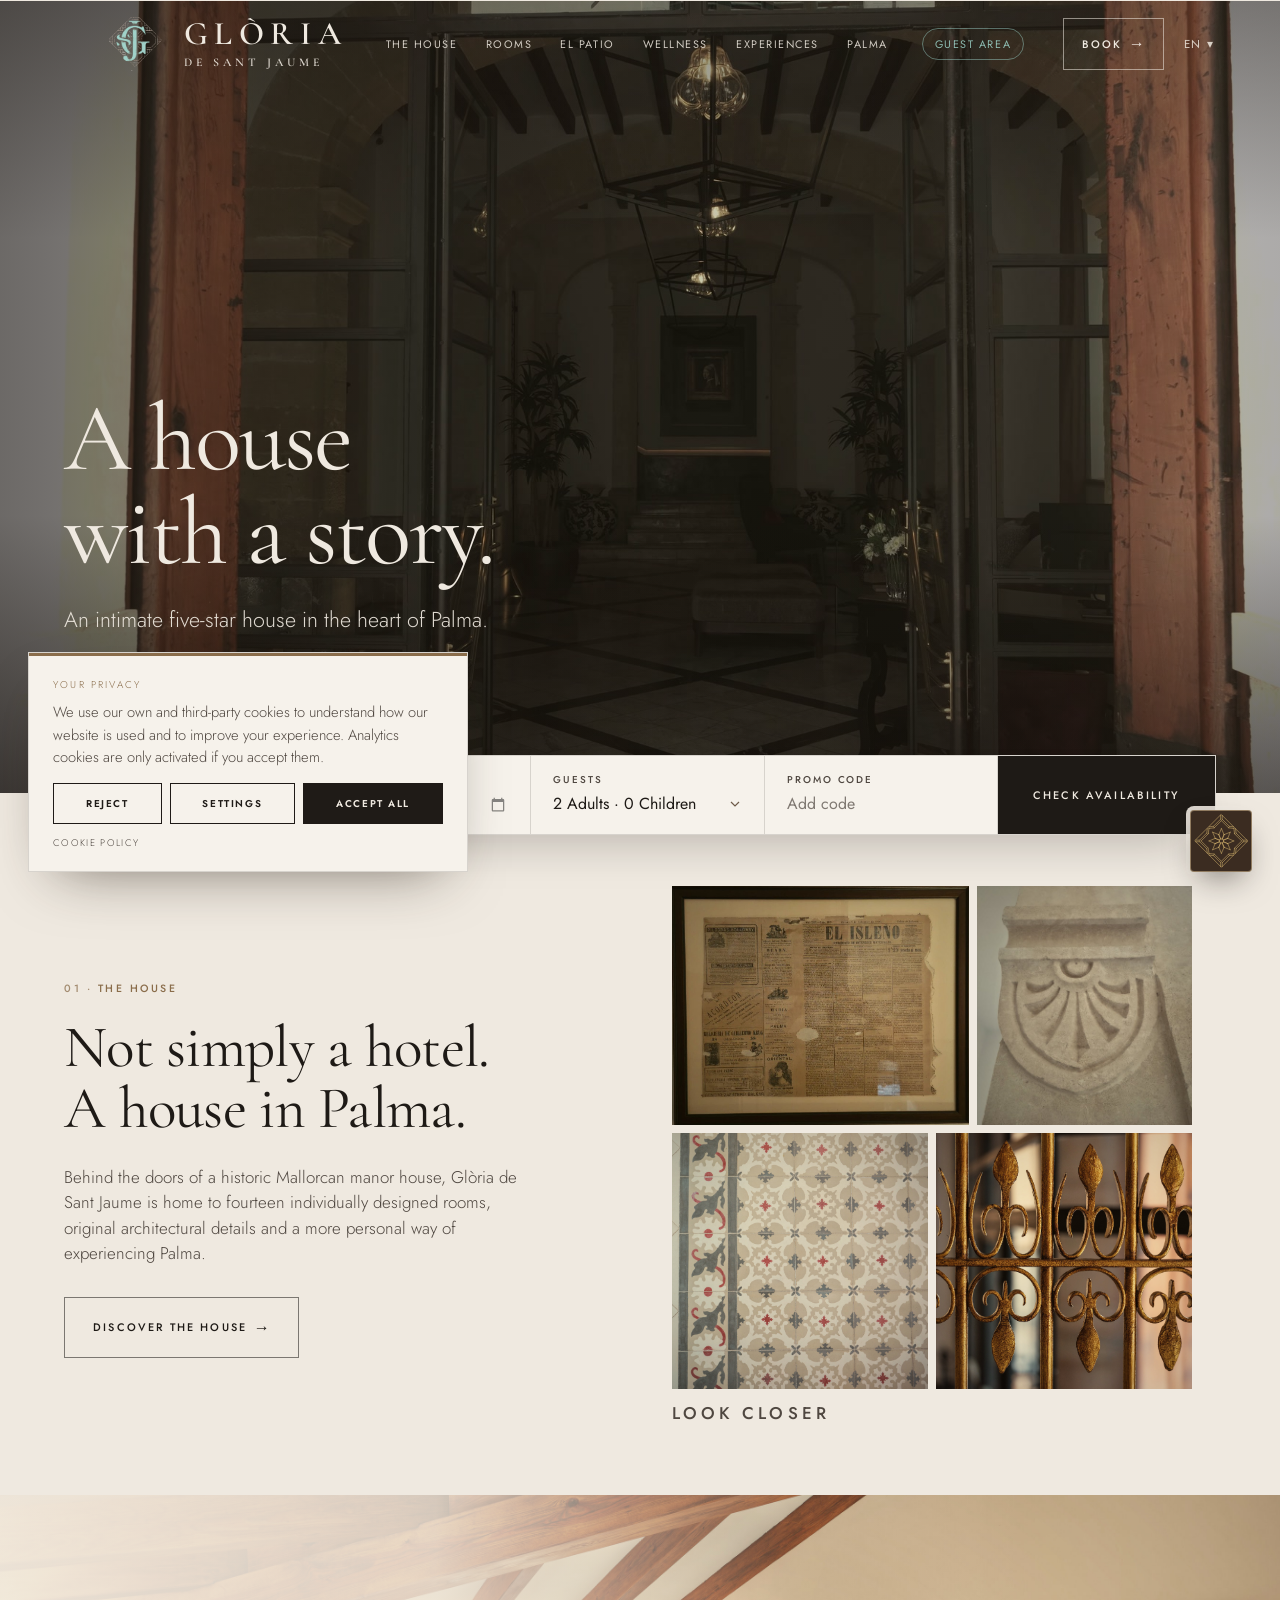
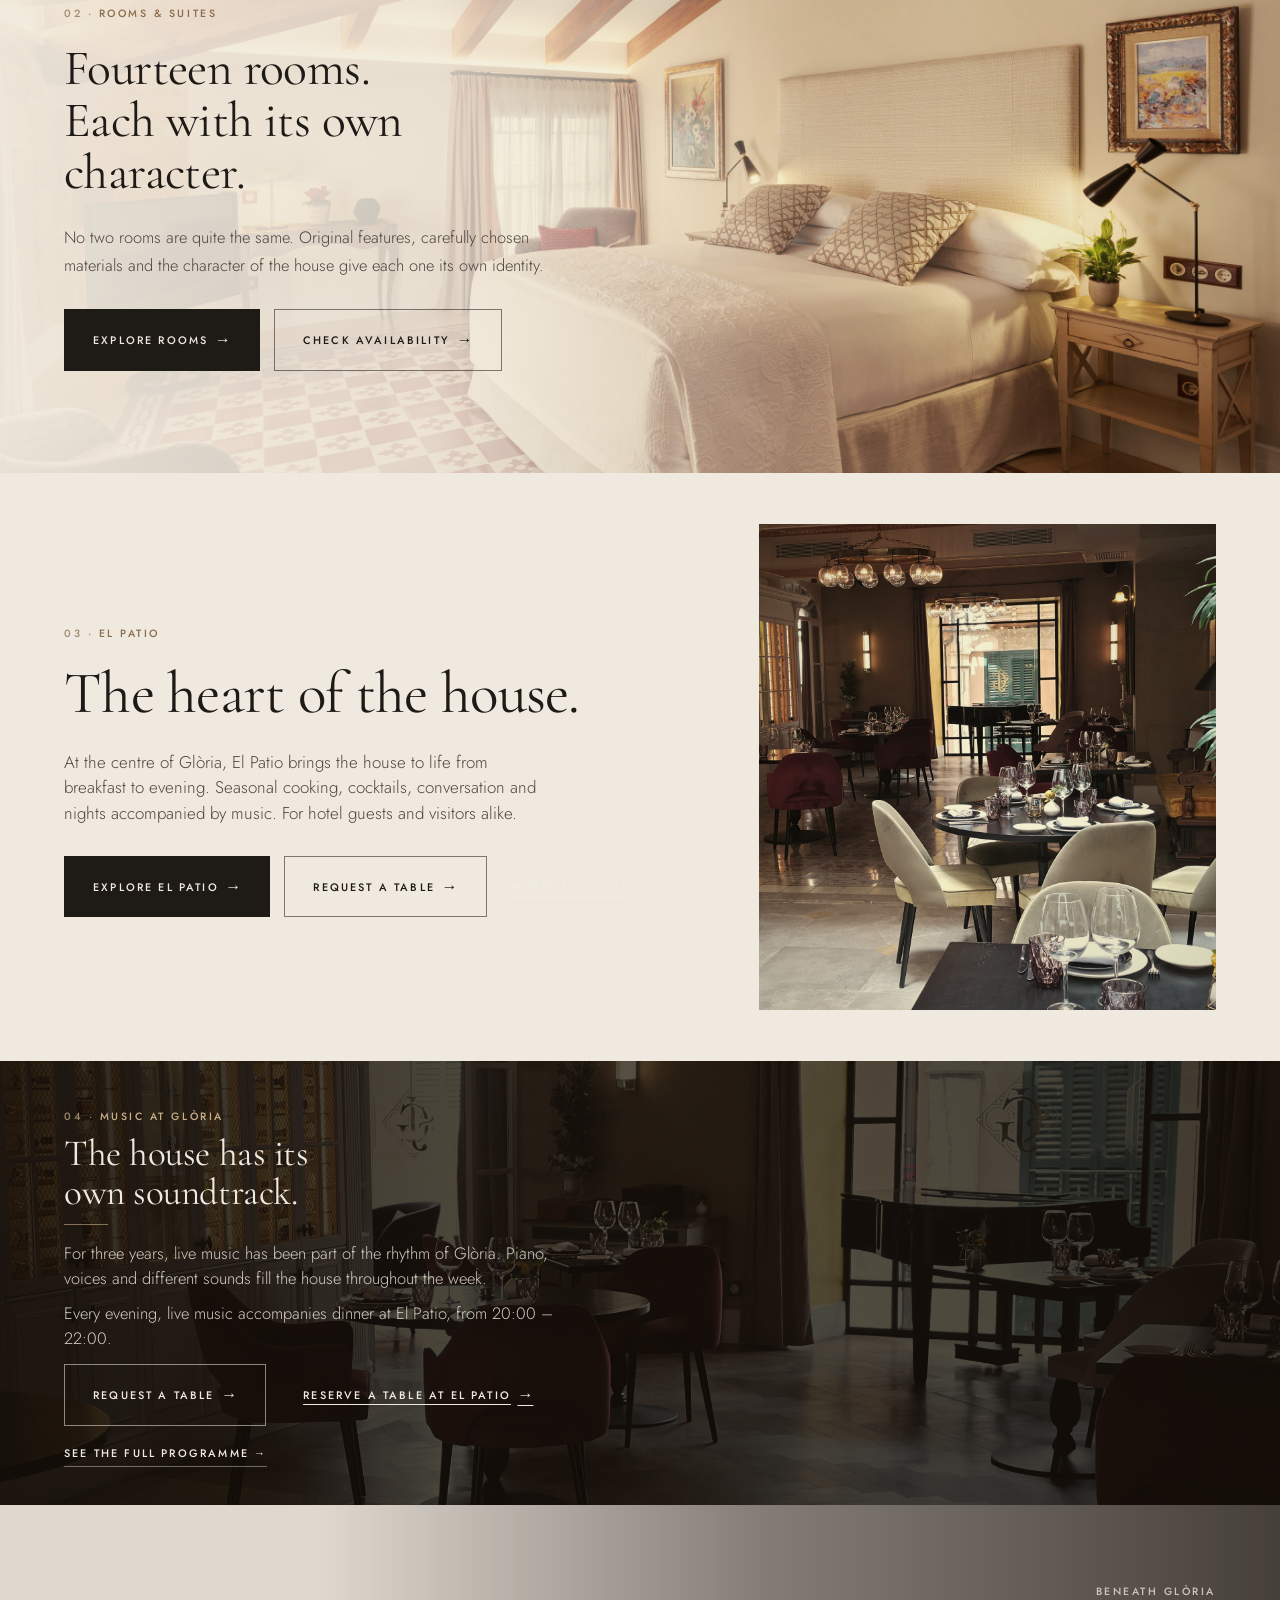
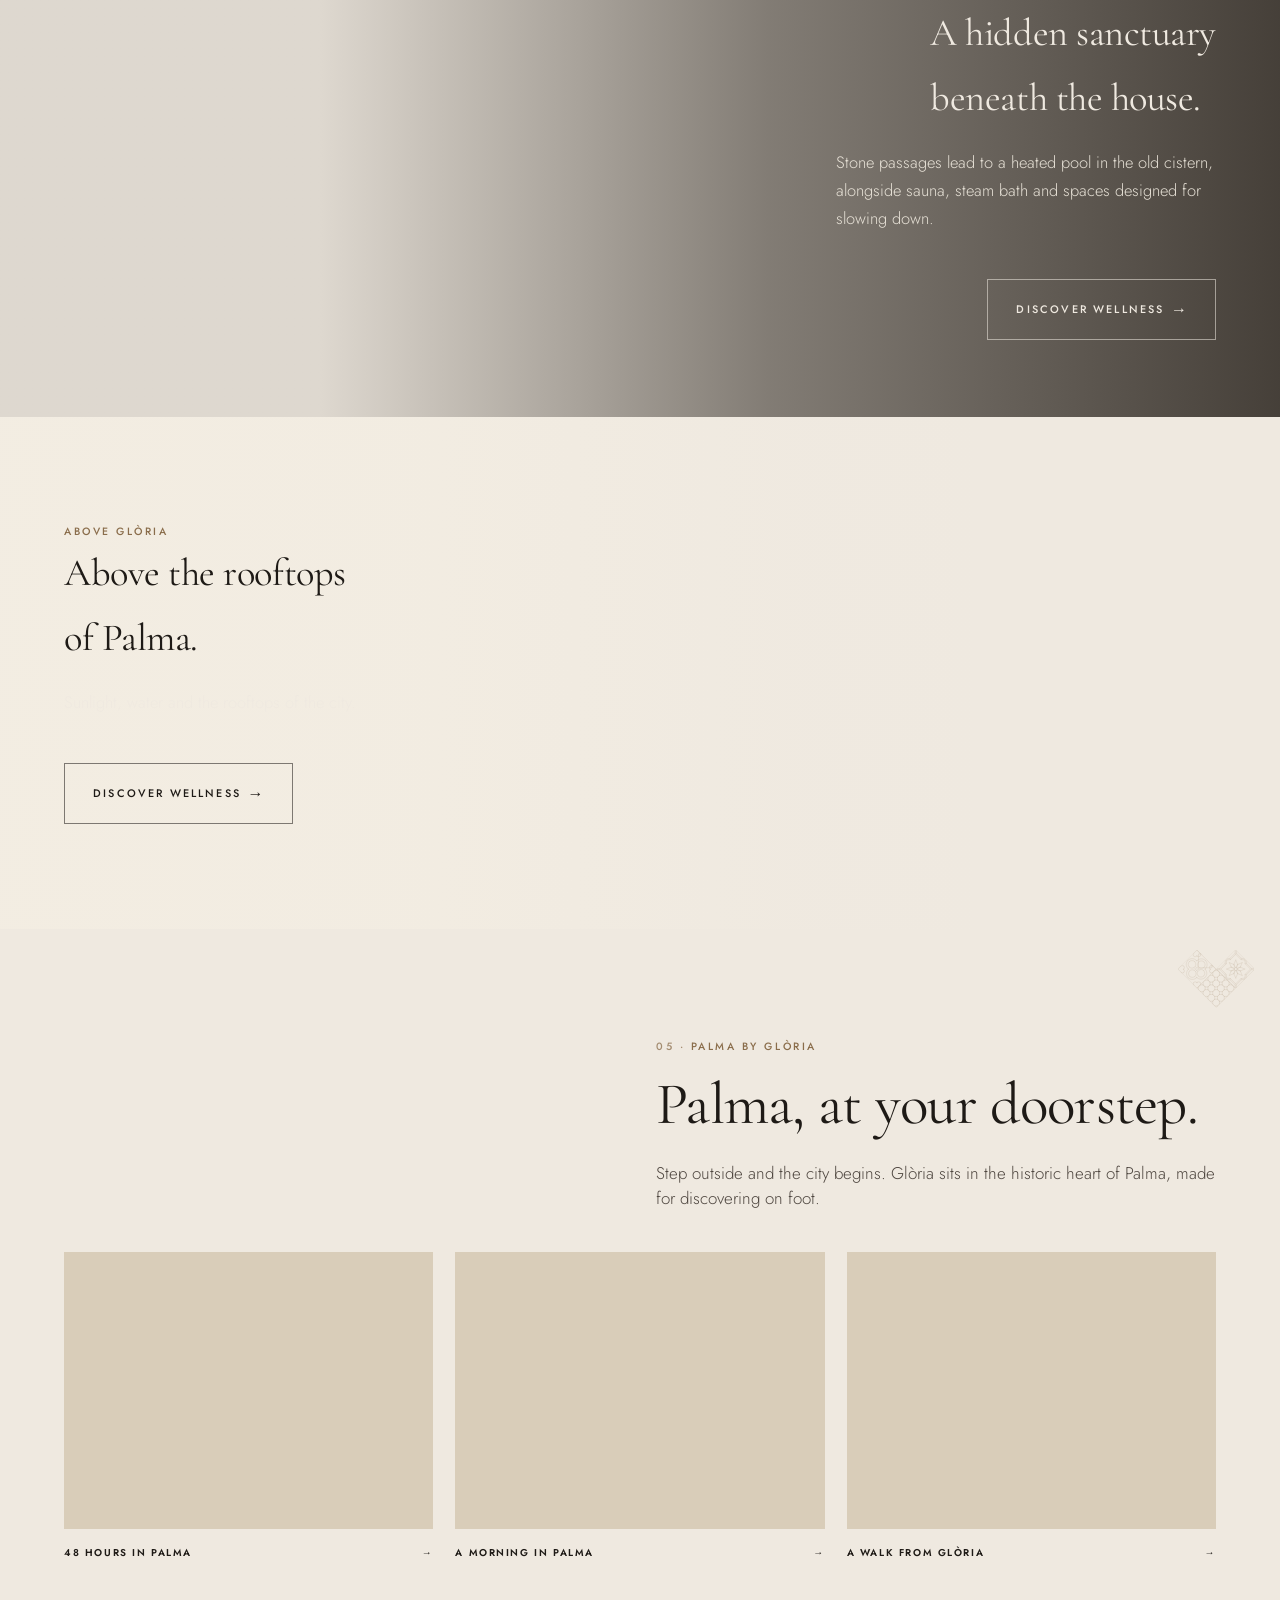
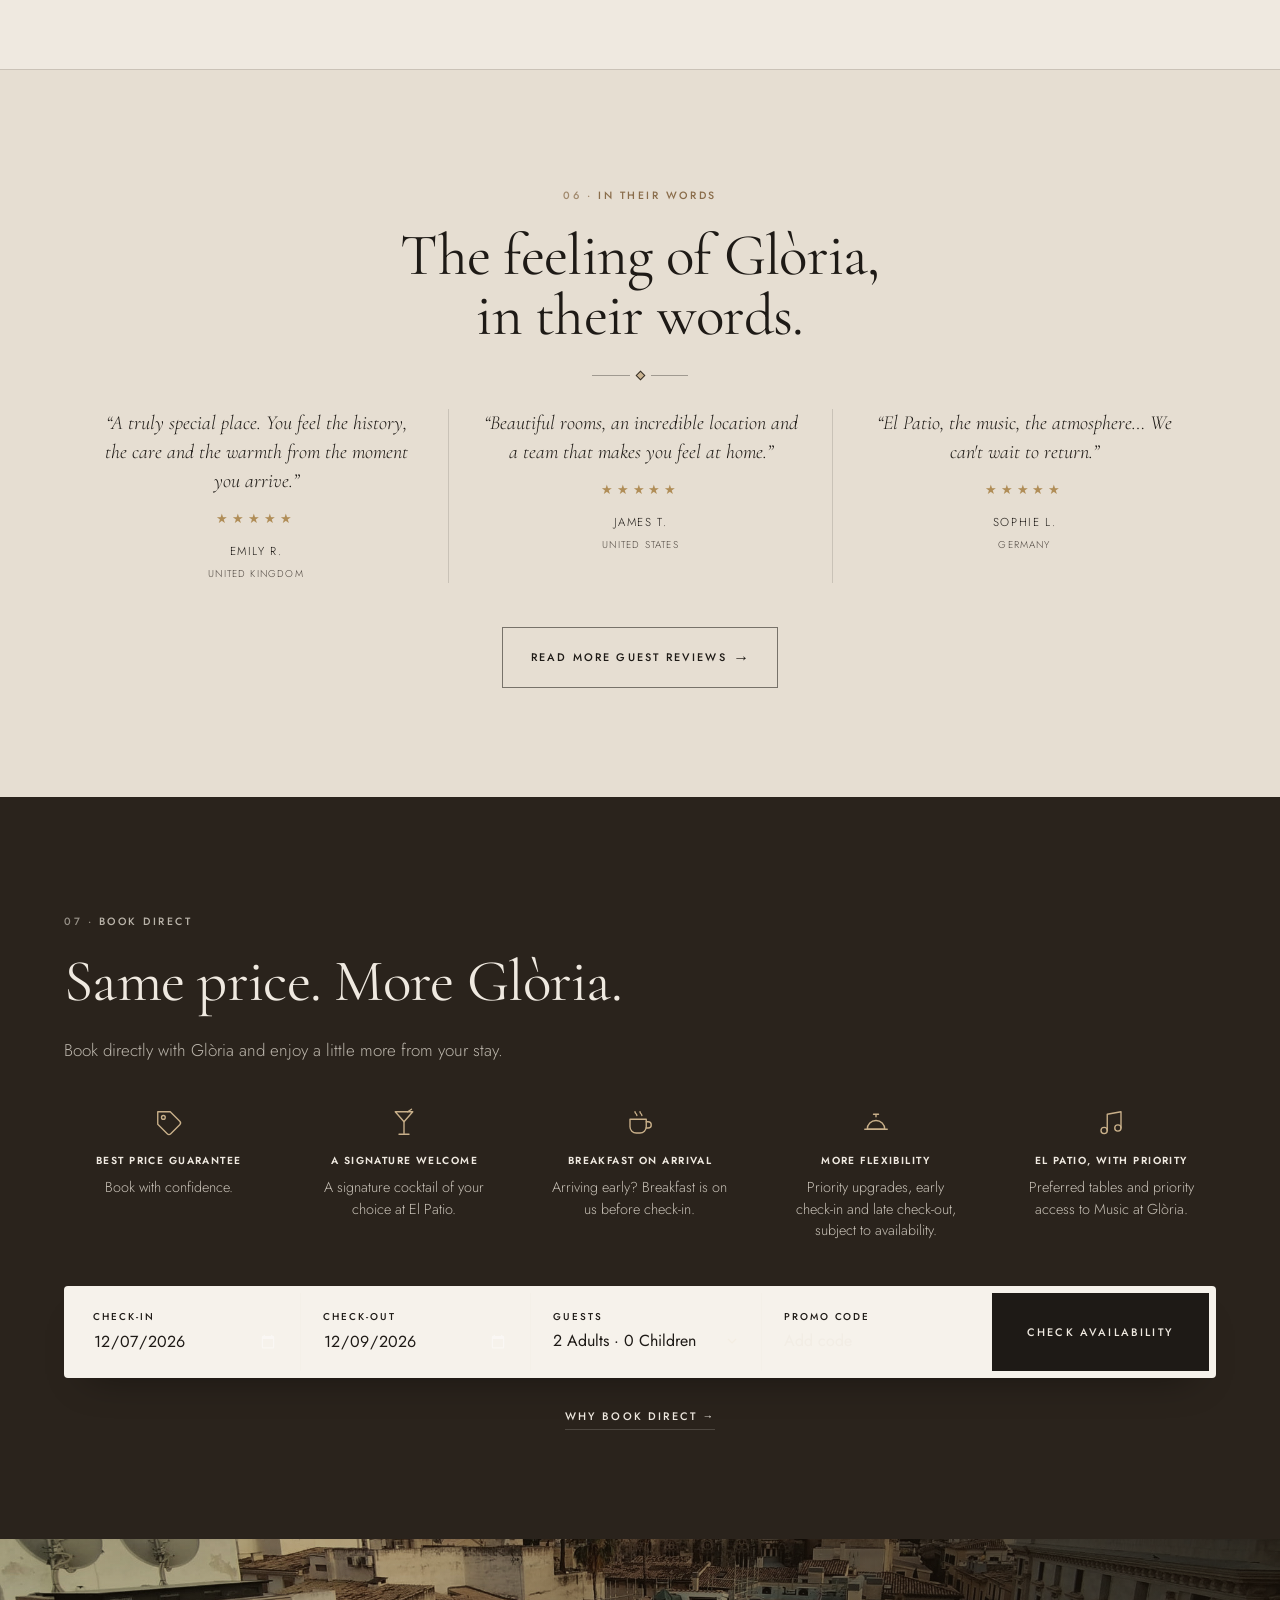
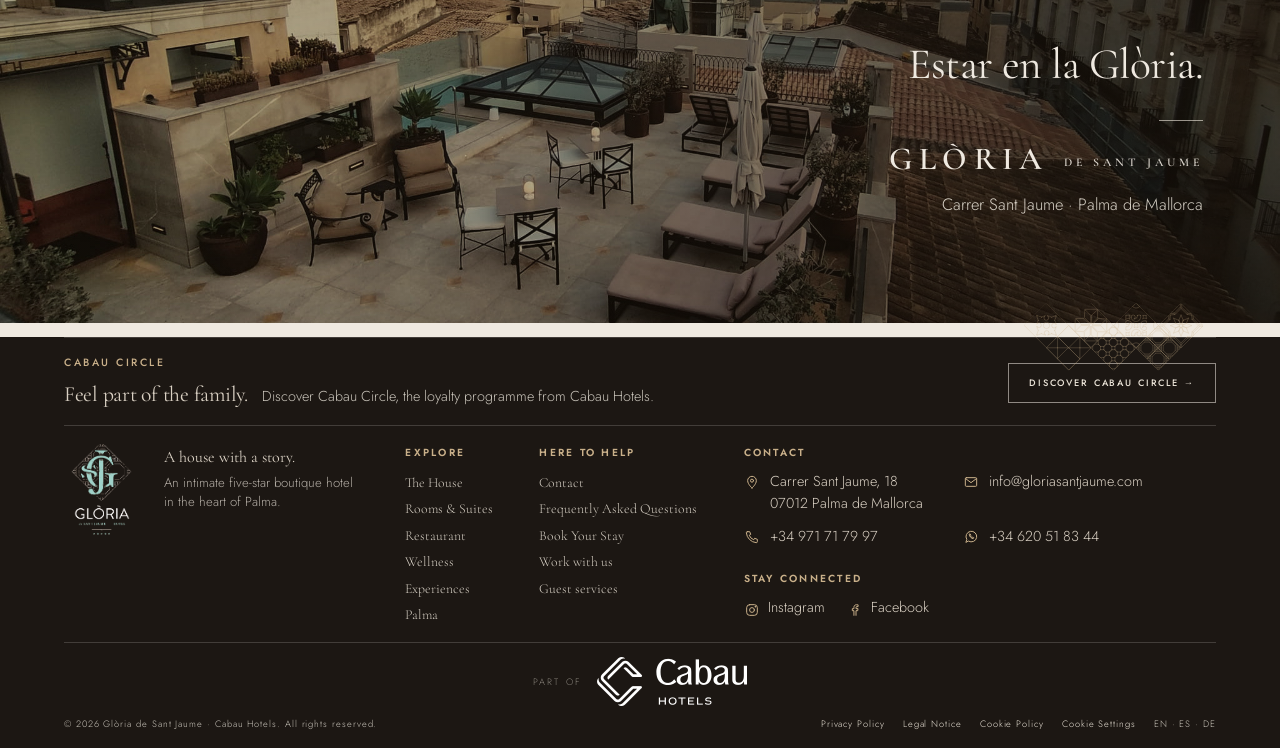
==== index.html @ f42c5d8e "feat: nuevo vídeo del hero (vertical móvil + horizontal PC) con etalonaje Glòria, estabilizado y en " ====
<!doctype html>
<html lang="en">
<head>
<meta charset="utf-8">
<meta name="viewport" content="width=device-width, initial-scale=1, viewport-fit=cover">
<meta name="robots" content="noindex,nofollow">
<title>Glòria de Sant Jaume · A house with a story</title>
<meta name="description" content="Glòria de Sant Jaume — an intimate five-star boutique hotel in a historic house in the heart of Palma de Mallorca.">
<link rel="icon" type="image/png" sizes="64x64" href="img/favicon.png?v=02558355">
<link rel="apple-touch-icon" href="img/apple-touch-icon.png?v=4d293441">
<meta name="theme-color" content="#534134">
<link rel="preload" as="image" href="img/hero-poster.jpg?v=74415df9" fetchpriority="high" media="(min-width: 900px), (orientation: landscape)">
<link rel="preload" as="image" href="img/hero-poster-v.jpg?v=d48ed211" fetchpriority="high" media="(max-width: 899px) and (orientation: portrait)">
<link rel="preconnect" href="https://fonts.googleapis.com">
<link rel="preconnect" href="https://fonts.gstatic.com" crossorigin>
<link rel="stylesheet" href="https://fonts.googleapis.com/css2?family=Cormorant+Garamond:ital,wght@0,400;0,500;0,600;1,400;1,500&family=Jost:wght@300;400;500;600&display=swap">
<link rel="stylesheet" href="css/styles.css?v=75">
<link rel="stylesheet" href="css/concierge.css?v=3">
<link rel="stylesheet" href="css/requests.css?v=3">
<link rel="stylesheet" href="css/web2.css?v=3">
<meta property="og:type" content="website">
<meta property="og:site_name" content="Glòria de Sant Jaume">
<meta property="og:title" content="Glòria de Sant Jaume · A house with a story">
<meta property="og:description" content="An intimate five-star boutique hotel in a historic house in the heart of Palma de Mallorca.">
<meta property="og:image" content="https://web2.hotelgloria.es/img/interior-patio-hotel-gloria-de-sant-jaume-palma.jpg">
<meta name="twitter:card" content="summary_large_image">
<script type="application/ld+json">{"@context": "https://schema.org", "@type": "Hotel", "name": "Hotel Glòria de Sant Jaume", "description": "An intimate five-star boutique hotel in a historic house in the heart of Palma de Mallorca.", "url": "https://web2.hotelgloria.es/", "telephone": "+34 971 71 79 97", "email": "info@gloriasantjaume.com", "image": "https://web2.hotelgloria.es/img/interior-patio-hotel-gloria-de-sant-jaume-palma.jpg", "logo": "https://web2.hotelgloria.es/img/logo-light.png", "starRating": {"@type": "Rating", "ratingValue": "5"}, "numberOfRooms": 14, "priceRange": "€€€€", "address": {"@type": "PostalAddress", "streetAddress": "Carrer Sant Jaume, 18", "postalCode": "07012", "addressLocality": "Palma", "addressRegion": "Illes Balears", "addressCountry": "ES"}, "amenityFeature": [{"@type": "LocationFeatureSpecification", "name": "Heated indoor pool", "value": true}, {"@type": "LocationFeatureSpecification", "name": "Rooftop pool", "value": true}, {"@type": "LocationFeatureSpecification", "name": "Sauna", "value": true}, {"@type": "LocationFeatureSpecification", "name": "Steam bath", "value": true}, {"@type": "LocationFeatureSpecification", "name": "Spa treatments", "value": true}, {"@type": "LocationFeatureSpecification", "name": "Restaurant", "value": true}], "brand": {"@type": "Brand", "name": "Cabau Hotels", "url": "https://cabauhotels.com/"}, "@id": "https://web2.hotelgloria.es/#hotel", "geo": {"@type": "GeoCoordinates", "latitude": 39.5733526, "longitude": 2.6480637}, "sameAs": ["https://www.instagram.com/hotelgloriasantjaume", "https://www.facebook.com/hotelgloriasantjaume"], "potentialAction": {"@type": "ReserveAction", "target": "https://bookings.cabauhotels.com/en/step-1?id=ltMOyTAWCIHXU0fOduo%24%3Aw"}}</script>
<!--seo:start-->
<meta name="twitter:card" content="summary_large_image">
<meta name="twitter:title" content="Glòria de Sant Jaume · A house with a story">
<meta name="twitter:description" content="Glòria de Sant Jaume — an intimate five-star boutique hotel in a historic house in the heart of Palma de Mallorca.">
<meta name="twitter:image" content="https://web2.hotelgloria.es/img/interior-patio-hotel-gloria-de-sant-jaume-palma.jpg">
<meta property="og:url" content="https://web2.hotelgloria.es/">
<script type="application/ld+json">{"@context": "https://schema.org", "@graph": [{"@type": "WebPage", "@id": "https://web2.hotelgloria.es/#webpage", "url": "https://web2.hotelgloria.es/", "name": "Glòria de Sant Jaume · A house with a story", "description": "Glòria de Sant Jaume — an intimate five-star boutique hotel in a historic house in the heart of Palma de Mallorca.", "inLanguage": "en", "isPartOf": {"@type": "WebSite", "@id": "https://web2.hotelgloria.es/#website", "url": "https://web2.hotelgloria.es/", "name": "Glòria de Sant Jaume"}, "about": {"@id": "https://web2.hotelgloria.es/#hotel"}, "primaryImageOfPage": {"@type": "ImageObject", "url": "https://web2.hotelgloria.es/img/interior-patio-hotel-gloria-de-sant-jaume-palma.jpg"}}, {"@type": "BreadcrumbList", "itemListElement": [{"@type": "ListItem", "position": 1, "name": "Glòria de Sant Jaume", "item": "https://web2.hotelgloria.es/"}]}]}</script>
<!--seo:end-->
</head>
<body>

<!-- ================= HEADER ================= -->
<header class="site-header on-hero" id="header">
  <div class="header-in">
    <button class="nav-toggle" aria-label="Menu">☰</button>
    <a class="logo" href="index.html"><img class="emblem emblem-light" src="img/emblem-light.png?v=4a5503ec" alt=""><img class="emblem emblem-dark" src="img/emblem-dark.png?v=d326d00e" alt=""><span class="txt"><span class="l1">GLÒRIA</span><span class="l2">de Sant Jaume</span></span></a>
    <nav class="main-nav">
      <a href="the-house.html">The House</a>
      <a href="rooms.html">Rooms</a>
      <a href="el-patio.html">El Patio</a>
      <a href="wellness.html">Wellness</a>
      <a href="experiences.html">Experiences</a>
      <a href="palma.html">Palma</a>
      <a class="nav-guest" href="guest.html">Guest area</a>
    </nav>
    <div class="header-right">
      <a class="btn btn-ghost-light" href="#book" data-book>Book</a>
      <span class="lang">EN ▾</span>
    </div>
  </div>
</header>

<!-- ================= 01 · HERO ================= -->
<section class="hero">
  <video class="bg hero-video" data-hero-video muted loop playsinline autoplay preload="none" poster="img/hero-poster.jpg?v=74415df9" aria-hidden="true"></video>
  <div class="hero-in">
    <h1>A house<br>with a story.</h1>
    <p class="sub">An intimate five-star house in the heart of Palma.</p>
    <div class="hero-orn" aria-hidden="true"><span class="d"><svg aria-hidden="true" focusable="false" xmlns="http://www.w3.org/2000/svg" viewBox="-0.5 -0.5 37.3 37.3" fill="none" stroke="currentColor" stroke-linecap="round" stroke-linejoin="round"><path d="M14.19 17.75C14.19 15.72 15.84 14.07 17.87 14.07M17.87 14.07C19.9 14.07 21.55 15.72 21.55 17.75M21.55 17.75C21.55 19.79 19.9 21.43 17.87 21.43M17.87 21.43C15.84 21.43 14.19 19.79 14.19 17.75M20.33 28.55C21.99 28.17 23.51 27.42 24.8 26.39M24.8 26.39C24.59 26.44 24.37 26.47 24.14 26.47M24.14 26.47C22.62 26.47 21.38 25.23 21.38 23.71M21.38 23.71C21.38 22.19 22.62 20.95 24.14 20.95M24.14 20.95C25.66 20.95 26.9 22.19 26.9 23.71M26.9 23.71C26.9 23.89 26.88 24.06 26.85 24.23M26.85 24.23C27.7 23.05 28.33 21.7 28.66 20.23M28.66 20.23L28.66 20.24M28.66 20.24C30.88 19.92 33.46 17.76 33.46 17.76M33.46 17.76L33.46 17.75M33.46 17.75L33.46 17.75M33.46 17.75C33.46 17.75 30.88 15.58 28.66 15.27M28.66 15.27L28.66 15.27M28.66 15.27C28.33 13.81 27.7 12.46 26.85 11.28M26.85 11.28C26.88 11.45 26.9 11.62 26.9 11.8M26.9 11.8C26.9 13.32 25.66 14.56 24.14 14.56M24.14 14.56C22.62 14.56 21.38 13.32 21.38 11.8M21.38 11.8C21.38 10.28 22.62 9.04 24.14 9.04M24.14 9.04C24.37 9.04 24.59 9.07 24.8 9.12M24.8 9.12C23.51 8.09 21.99 7.34 20.33 6.96M20.33 6.96C19.95 4.78 17.88 2.31 17.88 2.31M17.88 2.31L17.87 2.31M17.87 2.31L17.86 2.31M17.86 2.31C17.86 2.31 15.79 4.78 15.41 6.96M15.41 6.96C13.75 7.34 12.23 8.09 10.94 9.12M10.94 9.12C11.15 9.07 11.38 9.04 11.6 9.04M11.6 9.04C13.13 9.04 14.36 10.28 14.36 11.8M14.36 11.8C14.36 13.32 13.13 14.56 11.6 14.56M11.6 14.56C10.08 14.56 8.84 13.32 8.84 11.8M8.84 11.8C8.84 11.62 8.86 11.45 8.89 11.28M8.89 11.28C8.04 12.46 7.42 13.81 7.08 15.27M7.08 15.27L7.08 15.27M7.08 15.27C4.86 15.58 2.28 17.75 2.28 17.75M2.28 17.75L2.28 17.75M2.28 17.75L2.28 17.76M2.28 17.76C2.28 17.76 4.86 19.92 7.08 20.24M7.08 20.24L7.08 20.23M7.08 20.23C7.42 21.7 8.04 23.05 8.89 24.23M8.89 24.23C8.86 24.06 8.84 23.89 8.84 23.71M8.84 23.71C8.84 22.19 10.08 20.95 11.6 20.95M11.6 20.95C13.13 20.95 14.36 22.19 14.36 23.71M14.36 23.71C14.36 25.23 13.13 26.47 11.6 26.47M11.6 26.47C11.38 26.47 11.15 26.44 10.94 26.39M10.94 26.39C12.23 27.42 13.75 28.17 15.41 28.55M15.41 28.55C15.79 30.73 17.86 33.2 17.86 33.2M17.86 33.2L17.87 33.2M17.87 33.2L17.88 33.2M17.88 33.2C17.88 33.2 19.95 30.73 20.33 28.55" stroke-width="0.47"/><path d="M-0.2 -0.36h36.21v36.21h-36.21z" stroke-width="0.47"/></svg></span><span class="d"><svg aria-hidden="true" focusable="false" xmlns="http://www.w3.org/2000/svg" viewBox="-0.5 -0.5 37.3 37.3" fill="none" stroke="currentColor" stroke-linecap="round" stroke-linejoin="round"><path d="M24.67 0.48 L18.14 6.32 L18.14 16.53 L24.67 10z" stroke-width="0.47"/><path d="M34.73 10.72 L25.98 10.24 L18.76 17.45 L28 17.45z" stroke-width="0.47"/><path d="M34.61 25.08 L28.76 18.55 L18.55 18.55 L25.08 25.08z" stroke-width="0.47"/><path d="M24.37 35.14 L24.85 26.39 L17.63 19.17 L17.63 28.4z" stroke-width="0.47"/><path d="M10.01 35.01 L16.54 29.17 L16.54 18.96 L10.01 25.49z" stroke-width="0.47"/><path d="M-0.05 24.77 L8.7 25.25 L15.92 18.04 L6.68 18.04z" stroke-width="0.47"/><path d="M0.08 10.41 L5.92 16.94 L16.13 16.94 L9.6 10.41z" stroke-width="0.47"/><path d="M10.32 0.35 L9.83 9.1 L17.05 16.32 L17.05 7.09z" stroke-width="0.47"/><path d="M-0.77 -0.36h36.21v36.21h-36.21z" stroke-width="0.47"/><path d="M24.85 -0.36L35.45 10.24" stroke-width="0.47"/><path d="M24.85 35.85L35.45 25.25" stroke-width="0.47"/><path d="M9.83 35.85L-0.77 25.25" stroke-width="0.47"/><path d="M9.83 -0.36L-0.77 10.24" stroke-width="0.47"/></svg></span><span class="d"><svg aria-hidden="true" focusable="false" xmlns="http://www.w3.org/2000/svg" viewBox="-0.5 -0.5 37.3 37.3" fill="none" stroke="currentColor" stroke-linecap="round" stroke-linejoin="round"><path d="M-0.17 -0.36h36.21v36.21h-36.21z" stroke-width="0.47"/><path d="M24.81 14.05C24.74 13.81 24.69 13.56 24.69 13.3M24.69 13.3C24.69 11.98 25.77 10.9 27.09 10.9M27.09 10.9C28.42 10.9 29.49 11.98 29.49 13.3M29.49 13.3C29.49 14.07 29.14 14.74 28.58 15.18M28.58 15.18L28.58 15.19M28.58 15.19C27.64 15.94 26.43 16.39 25.12 16.39M25.12 16.39C22.06 16.39 19.57 13.91 19.57 10.84M19.57 10.84C19.57 8.76 20.73 6.94 22.43 5.99M22.43 5.99L22.44 5.99M22.44 5.99C23.71 6.33 24.68 7.37 24.93 8.67M24.93 8.67L24.93 8.67M24.93 8.67C24.13 9.31 23.61 10.3 23.61 11.41M23.61 11.41C23.61 12.46 24.07 13.41 24.81 14.05" stroke-width="0.47"/><path d="M24.81 21.45C24.74 21.68 24.69 21.93 24.69 22.19M24.69 22.19C24.69 23.52 25.77 24.59 27.09 24.59M27.09 24.59C28.42 24.59 29.49 23.52 29.49 22.19M29.49 22.19C29.49 21.43 29.14 20.75 28.58 20.31M28.58 20.31L28.58 20.31M28.58 20.31C27.64 19.55 26.43 19.1 25.12 19.1M25.12 19.1C22.06 19.1 19.57 21.59 19.57 24.65M19.57 24.65C19.57 26.74 20.73 28.56 22.43 29.51M22.43 29.51L22.44 29.51M22.44 29.51C23.71 29.16 24.68 28.13 24.93 26.83M24.93 26.83L24.93 26.83M24.93 26.83C24.13 26.19 23.61 25.2 23.61 24.09M23.61 24.09C23.61 23.03 24.07 22.09 24.81 21.45" stroke-width="0.47"/><path d="M31.29 21.14C31.2 19.46 29.98 18.07 28.37 17.75M28.37 17.75C29.98 17.43 31.2 16.04 31.29 14.35M31.29 14.35L34.34 17.74M34.34 17.74L31.29 21.14" stroke-width="0.47"/><path d="M17.65 14.82L18.22 14.82M18.22 14.82C18.55 16.1 19.55 17.1 20.83 17.43M20.83 17.43L20.83 18.07M20.83 18.07C19.55 18.4 18.55 19.41 18.22 20.68M18.22 20.68L17.65 20.68M17.65 20.68C17.32 19.41 16.32 18.4 15.04 18.07M15.04 18.07L15.04 17.43M15.04 17.43C16.32 17.1 17.32 16.1 17.65 14.82" stroke-width="0.47"/><path d="M11.06 21.45C11.13 21.68 11.18 21.93 11.18 22.19M11.18 22.19C11.18 23.52 10.1 24.59 8.78 24.59M8.78 24.59C7.45 24.59 6.38 23.52 6.38 22.19M6.38 22.19C6.38 21.43 6.73 20.75 7.29 20.31M7.29 20.31L7.29 20.31M7.29 20.31C8.23 19.55 9.44 19.1 10.75 19.1M10.75 19.1C13.81 19.1 16.3 21.59 16.3 24.65M16.3 24.65C16.3 26.74 15.14 28.56 13.44 29.51M13.44 29.51L13.43 29.51M13.43 29.51C12.16 29.16 11.19 28.13 10.94 26.83M10.94 26.83C11.75 26.19 12.26 25.2 12.26 24.09M12.26 24.09C12.26 23.03 11.8 22.09 11.06 21.45" stroke-width="0.47"/><path d="M11.06 14.05C11.13 13.81 11.18 13.56 11.18 13.3M11.18 13.3C11.18 11.98 10.1 10.9 8.78 10.9M8.78 10.9C7.45 10.9 6.38 11.98 6.38 13.3M6.38 13.3C6.38 14.07 6.73 14.74 7.29 15.18M7.29 15.18L7.29 15.19M7.29 15.19C8.23 15.94 9.44 16.39 10.75 16.39M10.75 16.39C13.81 16.39 16.3 13.91 16.3 10.84M16.3 10.84C16.3 8.76 15.14 6.94 13.44 5.99M13.44 5.99L13.43 5.99M13.43 5.99C12.16 6.33 11.19 7.37 10.94 8.67M10.94 8.67L10.94 8.67M10.94 8.67C11.75 9.31 12.26 10.3 12.26 11.41M12.26 11.41C12.26 12.46 11.8 13.41 11.06 14.05" stroke-width="0.47"/><path d="M4.58 14.35C4.67 16.04 5.89 17.42 7.51 17.75M7.51 17.75C5.89 18.07 4.67 19.46 4.58 21.14M4.58 21.14L1.53 17.75M1.53 17.75L4.58 14.35" stroke-width="0.47"/><path d="M17.94 1.53L20.67 3.92M20.67 3.92C19.3 4.3 18.22 5.43 17.93 6.84M17.93 6.84C17.66 5.52 16.71 4.46 15.47 4.01M15.47 4.01L17.94 1.53" stroke-width="0.47"/><path d="M15.47 31.48C16.71 31.03 17.66 29.97 17.93 28.65M17.93 28.65C18.22 30.06 19.3 31.19 20.67 31.57M20.67 31.57L17.94 33.96M17.94 33.96L15.47 31.48" stroke-width="0.47"/><path d="M-0.17 30.15C2.97 30.15 5.53 32.71 5.53 35.85M5.53 35.85L-0.17 35.85M-0.17 35.85L-0.17 30.15" stroke-width="0.47"/><path d="M-0.17 5.34C2.97 5.34 5.53 2.78 5.53 -0.36M5.53 -0.36L-0.17 -0.36M-0.17 -0.36L-0.17 5.34" stroke-width="0.47"/><path d="M36.04 5.34C32.9 5.34 30.35 2.78 30.35 -0.36M30.35 -0.36L36.04 -0.36M36.04 -0.36L36.04 5.34" stroke-width="0.47"/><path d="M36.04 30.15C32.9 30.15 30.35 32.71 30.35 35.85M30.35 35.85L36.04 35.85M36.04 35.85L36.04 30.15" stroke-width="0.47"/></svg></span></div>
  </div>
</section>

<!-- booking bar -->
<div class="wrap-offset">
  <form class="booking-bar bb-hero" data-booking-form>
      <button class="bb-toggle" type="button" aria-expanded="false">Check availability</button>
      <label class="field"><span class="k">Check-in</span><input class="v" type="date" name="arrival" required></label>
      <label class="field"><span class="k">Check-out</span><input class="v" type="date" name="departure" required></label>
      <label class="field"><span class="k">Guests</span><select class="v" name="guests"><option value="1-0">1 Adult · 0 Children</option><option value="2-0" selected>2 Adults · 0 Children</option><option value="2-1">2 Adults · 1 Child</option><option value="2-2">2 Adults · 2 Children</option><option value="3-0">3 Adults · 0 Children</option></select></label>
      <label class="field"><span class="k">Promo code</span><input class="v" type="text" name="promo" placeholder="Add code" autocomplete="off"></label>
      <button class="btn btn-dark" type="submit">Check availability</button>
    </form>
</div>

<!-- ================= 02 · THE HOUSE ================= -->
<section class="section hm-house">
  <div class="wrap two-col">
    <div>
      <span class="eyebrow">The House</span>
      <h2>Not simply a hotel.<br>A house in Palma.</h2>
      <p class="muted">Behind the doors of a historic Mallorcan manor house, Glòria de Sant Jaume is home to fourteen individually designed rooms, original architectural details and a more personal way of experiencing Palma.</p>
      <div class="stack-cta"><a class="btn btn-ghost" href="the-house.html">Discover the house</a></div>
    </div>
    <div>
      <div class="house-grid house-grid-4">
        <div class="hg-row">
          <div class="imgframe" style="--r:1.243"><img loading="lazy" decoding="async" src="img/el-isleno-19th-century-newspaper-framed-hotel-gloria-palma.jpg?v=a5c48e13" alt="El Isleño, a 19th-century Palma newspaper framed at Hotel Glòria de Sant Jaume"></div>
          <div class="imgframe" style="--r:.9"><img loading="lazy" decoding="async" src="img/carved-stone-detail-historic-house-palma.jpg?v=ab305ade" alt="Carved stone detail in the historic house of Glòria de Sant Jaume, Palma"></div>
        </div>
        <div class="hg-row">
          <div class="imgframe" style="--r:1"><img loading="lazy" decoding="async" src="img/original-hydraulic-tiles-hotel-gloria-palma.jpg?v=58a15f52" alt="Original Mallorcan hydraulic tiles at Hotel Glòria de Sant Jaume"></div>
          <div class="imgframe" style="--r:1"><img loading="lazy" decoding="async" src="img/gilded-wrought-iron-detail-hotel-gloria-palma.jpg?v=82d0f574" alt="Gilded wrought-iron detail at Hotel Glòria de Sant Jaume"></div>
        </div>
      </div>
      <p class="eyebrow" style="margin-top:14px">Look closer</p>
    </div>
  </div>
</section>

<!-- ================= 03 · ROOMS ================= -->
<section class="cover cover-light">
  <img class="cover-bg" loading="lazy" decoding="async" src="img/boutique-hotel-room-palma-old-town-gloria.jpg?v=509d9985" alt="A room at Glòria de Sant Jaume, boutique hotel in Palma old town">
  <div class="wrap"><div class="cover-text">
      <span class="eyebrow">Rooms &amp; Suites</span>
      <h2>Fourteen rooms.<br>Each with its own character.</h2>
      <p class="muted">No two rooms are quite the same. Original features, carefully chosen materials and the character of the house give each one its own identity.</p>
      <div class="stack-cta">
        <a class="btn btn-dark" href="rooms.html">Explore rooms</a>
        <a class="btn btn-ghost" href="#book" data-book>Check availability</a>
      </div>
    </div>
  </div>
</section>

<!-- ================= 04 · EL PATIO ================= -->
<section class="section hm-patio">
  <div class="wrap two-col">
    <div>
      <span class="eyebrow">El Patio</span>
      <h2>The heart of the house.</h2>
      <p class="muted">At the centre of Glòria, El Patio brings the house to life from breakfast to evening. Seasonal cooking, cocktails, conversation and nights accompanied by music. For hotel guests and visitors alike.</p>
      <div class="stack-cta">
        <a class="btn btn-dark" href="el-patio.html">Explore El Patio</a>
        <a class="btn btn-ghost" href="#" role="button" data-request="restaurant">Request a table</a><a class="btn btn-ghost req-alt" href="#" data-elpatio-reserve>Reserve a table</a>
      </div>
    </div>
    <div class="imgframe" style="aspect-ratio:4/3"><img loading="lazy" decoding="async" src="img/el-patio-courtyard-restaurant-hotel-gloria-palma.jpg?v=64f91068" alt="The courtyard of El Patio de Glòria restaurant in Palma"></div>
  </div>
</section>

<!-- ================= 05 · MUSIC ================= -->
<section class="cover cover-dark music-cover hm-music">
  <img class="cover-bg" loading="lazy" decoding="async" src="img/el-patio-dining-room-piano-palma.jpg?v=7a51e58b" alt="The dining room of El Patio de Glòria with the piano by the window">
  <div class="wrap cover-grid">
    <div class="cover-text">
      <span class="eyebrow">Music at Glòria</span>
      <h2>The house has its<br>own soundtrack.</h2>
      <span class="music-rule" aria-hidden="true"></span>
      <p class="muted">For three years, live music has been part of the rhythm of Glòria. Piano, voices and different sounds fill the house throughout the week.</p>
      <p class="muted">Every evening, live music accompanies dinner at El Patio, from 20:00 – 22:00.</p>
      <div class="stack-cta"><a class="btn btn-ghost-light" href="#" role="button" data-request="restaurant">Request a table</a><a class="btn btn-ghost-light req-alt" href="#" data-elpatio-reserve>Reserve a table at El Patio</a><a class="link-arrow hm-music-prog" href="el-patio.html#music">See the full programme →</a></div>
    </div>
    <!-- MUSIC-HOME:START (generado por tools/music_month.py) -->
      <div class="mp-next">
        <ol class="mp-next-list"><li data-date="2026-10-01"><span class="mpn-date">Thu 1 Oct</span><span class="mpn-artist">The 21st Century Foxes</span><span class="mpn-sub">Elise &amp; Enok</span><span class="mpn-time">20:00</span></li><li data-date="2026-10-02"><span class="mpn-date">Fri 2 Oct</span><span class="mpn-artist">Sara</span><span class="mpn-sub"></span><span class="mpn-time">20:00</span></li><li data-date="2026-10-03"><span class="mpn-date">Sat 3 Oct</span><span class="mpn-artist">Michal</span><span class="mpn-sub"></span><span class="mpn-time">20:00</span></li><li data-date="2026-10-04"><span class="mpn-date">Sun 4 Oct</span><span class="mpn-artist">Miguel Ángel</span><span class="mpn-sub"></span><span class="mpn-time">20:00</span></li><li data-date="2026-10-05"><span class="mpn-date">Mon 5 Oct</span><span class="mpn-artist">Sara</span><span class="mpn-sub"></span><span class="mpn-time">20:00</span></li><li data-date="2026-10-08"><span class="mpn-date">Thu 8 Oct</span><span class="mpn-artist">The Lioness Club</span><span class="mpn-sub">Elise &amp; Isa</span><span class="mpn-time">20:00</span></li><li data-date="2026-10-09"><span class="mpn-date">Fri 9 Oct</span><span class="mpn-artist">Daltmurada</span><span class="mpn-sub">Jazz quartet</span><span class="mpn-time">20:00</span></li><li data-date="2026-10-10"><span class="mpn-date">Sat 10 Oct</span><span class="mpn-artist">Michal</span><span class="mpn-sub"></span><span class="mpn-time">20:00</span></li><li data-date="2026-10-11"><span class="mpn-date">Sun 11 Oct</span><span class="mpn-artist">Miguel Ángel</span><span class="mpn-sub"></span><span class="mpn-time">20:00</span></li><li data-date="2026-10-12"><span class="mpn-date">Mon 12 Oct</span><span class="mpn-artist">Miguel Ángel</span><span class="mpn-sub"></span><span class="mpn-time">20:00</span></li><li data-date="2026-10-15"><span class="mpn-date">Thu 15 Oct</span><span class="mpn-artist">The Lioness Club</span><span class="mpn-sub">Elise &amp; Isa</span><span class="mpn-time">20:00</span></li><li data-date="2026-10-16"><span class="mpn-date">Fri 16 Oct</span><span class="mpn-artist">Sara</span><span class="mpn-sub"></span><span class="mpn-time">20:00</span></li><li data-date="2026-10-17"><span class="mpn-date">Sat 17 Oct</span><span class="mpn-artist">Michal</span><span class="mpn-sub"></span><span class="mpn-time">20:00</span></li><li data-date="2026-10-18"><span class="mpn-date">Sun 18 Oct</span><span class="mpn-artist">Javi</span><span class="mpn-sub"></span><span class="mpn-time">20:00</span></li><li data-date="2026-10-19"><span class="mpn-date">Mon 19 Oct</span><span class="mpn-artist">Miguel Ángel</span><span class="mpn-sub"></span><span class="mpn-time">20:00</span></li><li data-date="2026-10-22"><span class="mpn-date">Thu 22 Oct</span><span class="mpn-artist">The Lioness Club</span><span class="mpn-sub">Elise &amp; Isa</span><span class="mpn-time">20:00</span></li><li data-date="2026-10-23"><span class="mpn-date">Fri 23 Oct</span><span class="mpn-artist">Sara</span><span class="mpn-sub"></span><span class="mpn-time">20:00</span></li><li data-date="2026-10-24"><span class="mpn-date">Sat 24 Oct</span><span class="mpn-artist">Michal</span><span class="mpn-sub"></span><span class="mpn-time">20:00</span></li><li data-date="2026-10-25"><span class="mpn-date">Sun 25 Oct</span><span class="mpn-artist">Michal</span><span class="mpn-sub">Special evening</span><span class="mpn-time">20:00</span></li><li data-date="2026-10-26"><span class="mpn-date">Mon 26 Oct</span><span class="mpn-artist">Miguel Ángel</span><span class="mpn-sub"></span><span class="mpn-time">20:00</span></li><li data-date="2026-10-29"><span class="mpn-date">Thu 29 Oct</span><span class="mpn-artist">The Lioness Club</span><span class="mpn-sub">Elise &amp; Isa</span><span class="mpn-time">20:00</span></li><li data-date="2026-10-30"><span class="mpn-date">Fri 30 Oct</span><span class="mpn-artist">Isa</span><span class="mpn-sub"></span><span class="mpn-time">20:00</span></li><li data-date="2026-10-31"><span class="mpn-date">Sat 31 Oct</span><span class="mpn-artist">Michal</span><span class="mpn-sub"></span><span class="mpn-time">20:00</span></li></ol>
        <a class="link-arrow" href="el-patio.html#music">See the full programme →</a>
      </div>
      <!-- MUSIC-HOME:END -->

<!-- MUSIC-HOME-SLOT -->
  </div>
</section>

<!-- ================= 06 · WELLNESS ================= -->
<div class="wellness-split">
  <div class="pane dark-pane">
    <img loading="lazy" decoding="async" class="bg" src="img/heated-pool-historic-cistern-hotel-gloria-palma.jpg?v=8a93e4d5" alt="Heated pool in the historic cistern beneath Hotel Glòria de Sant Jaume, Palma">
    <div class="inner">
      <span class="eyebrow" style="color:rgba(243,237,226,.75)">Beneath Glòria</span>
      <h2>A hidden sanctuary<br>beneath the house.</h2>
      <p style="color:rgba(243,237,226,.9);max-width:38ch">Stone passages lead to a heated pool in the old cistern, alongside sauna, steam bath and spaces designed for slowing down.</p>
      <div class="stack-cta"><a class="btn btn-ghost-light" href="wellness.html">Discover wellness</a></div>
    </div>
  </div>
  <div class="pane light-pane">
    <img loading="lazy" decoding="async" class="bg" src="img/palma-rooftops-cathedral-sant-jaume-bell-tower.jpg?v=1ea4203e" alt="The rooftops of Palma with the Cathedral and the Sant Jaume bell tower">
    <div class="inner">
      <span class="eyebrow">Above Glòria</span>
      <h2 style="color:var(--ink)">Above the rooftops<br>of Palma.</h2>
      <p class="muted" style="max-width:38ch">Sunlight, water and the rooftops of the city.</p>
      <div class="stack-cta"><a class="btn btn-ghost" href="wellness.html">Discover wellness</a></div>
    </div>
  </div>
</div>

<!-- ================= 07 · PALMA ================= -->
<section class="section hm-palma">
  <span class="brand-orn orn-tr" aria-hidden="true"><svg viewBox="0 0 102.7 77.0" fill="none" stroke="currentColor" stroke-width=".6" stroke-linecap="round" stroke-linejoin="round" aria-hidden="true"><defs><clipPath id="oc1"><rect x="-0.45" y="-0.45" width="37.1" height="37.1"/></clipPath></defs><g clip-path="url(#oc1)" transform="translate(25.7 25.7) rotate(45) translate(-18.15 -18.15)"><path d="M5.28 2.85 L17.91 15.48 L30.54 2.85 L17.91 -9.78z" stroke-width="0.47"/><path d="M25.55 26.94C25.55 26.75 25.54 26.55 25.52 26.36M25.52 26.36C25.53 26.36 25.54 26.36 25.54 26.36M25.54 26.36C29.89 26.36 33.41 22.85 33.41 18.51M33.41 18.51C33.41 14.16 29.89 10.65 25.55 10.65M25.55 10.65C25.54 10.65 25.53 10.65 25.52 10.65M25.52 10.65C25.54 10.43 25.55 10.21 25.55 9.98M25.55 9.98C25.55 5.64 22.03 2.12 17.69 2.12M17.69 2.12C13.34 2.12 9.83 5.64 9.83 9.98M9.83 9.98C9.83 10.23 9.84 10.48 9.86 10.72M9.86 10.72C9.5 10.67 9.14 10.65 8.77 10.65M8.77 10.65C4.43 10.65 0.91 14.16 0.91 18.51M0.91 18.51C0.91 22.85 4.43 26.36 8.77 26.36M8.77 26.36C9.14 26.36 9.5 26.34 9.85 26.29M9.85 26.29C9.84 26.5 9.83 26.72 9.83 26.94M9.83 26.94C9.83 31.28 13.34 34.8 17.69 34.8M17.69 34.8C22.03 34.8 25.55 31.28 25.55 26.94" stroke-width="0.47"/><path d="M-0.2 0.35h36.21v36.21h-36.21z" stroke-width="0.47"/><path d="M22.83 26.94C22.83 24.45 21.08 22.38 18.74 21.89M18.74 21.89L18.74 19.57M18.74 19.57L20.53 19.57M20.53 19.57C21.04 21.89 23.1 23.62 25.57 23.62M25.57 23.62C28.42 23.62 30.74 21.31 30.74 18.46M30.74 18.46C30.74 15.61 28.42 13.3 25.57 13.3M25.57 13.3C23.07 13.3 20.99 15.08 20.51 17.44M20.51 17.44L18.74 17.44M18.74 17.44L18.74 15.04M18.74 15.04C21.1 14.57 22.88 12.48 22.88 9.98M22.88 9.98C22.88 7.13 20.56 4.82 17.71 4.82M17.71 4.82C14.86 4.82 12.55 7.13 12.55 9.98M12.55 9.98C12.55 12.45 14.29 14.52 16.6 15.03M16.6 15.03L16.6 17.44M16.6 17.44L13.68 17.44M13.68 17.44C13.2 15.08 11.12 13.3 8.62 13.3M8.62 13.3C5.77 13.3 3.46 15.61 3.46 18.46M3.46 18.46C3.46 21.31 5.77 23.62 8.62 23.62M8.62 23.62C11.09 23.62 13.15 21.89 13.66 19.57M13.66 19.57L16.6 19.57M16.6 19.57L16.6 21.89M16.6 21.89C14.27 22.38 12.51 24.45 12.51 26.94M12.51 26.94C12.51 29.79 14.82 32.1 17.67 32.1M17.67 32.1C20.52 32.1 22.83 29.79 22.83 26.94" stroke-width="0.47"/><path d="M36.02 30.6C36.02 29.1 34.8 27.88 33.29 27.88M33.29 27.88C31.79 27.88 30.57 29.1 30.57 30.6M30.57 30.6C30.57 30.8 30.59 30.99 30.63 31.18M30.63 31.18C30.44 31.14 30.25 31.12 30.05 31.12M30.05 31.12C28.55 31.12 27.33 32.34 27.33 33.84M27.33 33.84C27.33 35.27 28.42 36.44 29.82 36.56M29.82 36.56L29.81 36.57M29.81 36.57L36.02 36.57M36.02 36.57L36.02 30.6" stroke-width="0.47"/><path d="M36.02 6.32C36.02 7.83 34.8 9.05 33.29 9.05M33.29 9.05C31.79 9.05 30.57 7.83 30.57 6.32M30.57 6.32C30.57 6.12 30.59 5.93 30.63 5.74M30.63 5.74C30.44 5.78 30.25 5.8 30.05 5.8M30.05 5.8C28.55 5.8 27.33 4.58 27.33 3.08M27.33 3.08C27.33 1.65 28.42 0.48 29.82 0.36M29.82 0.36L29.81 0.35M29.81 0.35L36.02 0.35M36.02 0.35L36.02 6.32" stroke-width="0.47"/><path d="M-0.2 6.32C-0.2 7.83 1.02 9.05 2.53 9.05M2.53 9.05C4.03 9.05 5.25 7.83 5.25 6.32M5.25 6.32C5.25 6.12 5.23 5.93 5.19 5.74M5.19 5.74C5.38 5.78 5.57 5.8 5.77 5.8M5.77 5.8C7.28 5.8 8.5 4.58 8.5 3.08M8.5 3.08C8.5 1.65 7.4 0.48 6.01 0.36M6.01 0.36L6.01 0.35M6.01 0.35L-0.2 0.35M-0.2 0.35L-0.2 6.32" stroke-width="0.47"/><path d="M-0.2 30.6C-0.2 29.1 1.02 27.88 2.53 27.88M2.53 27.88C4.03 27.88 5.25 29.1 5.25 30.6M5.25 30.6C5.25 30.8 5.23 30.99 5.19 31.18M5.19 31.18C5.38 31.14 5.57 31.12 5.77 31.12M5.77 31.12C7.28 31.12 8.5 32.34 8.5 33.84M8.5 33.84C8.5 35.27 7.4 36.44 6.01 36.56M6.01 36.56L6.01 36.57M6.01 36.57L-0.2 36.57M-0.2 36.57L-0.2 30.6" stroke-width="0.47"/></g><g clip-path="url(#oc1)" transform="translate(77.0 25.7) rotate(45) translate(-18.15 -18.15)"><path d="M18.15 19.95C16.98 19.95 16.04 19 16.04 17.84M16.04 17.84C16.04 16.67 16.98 15.72 18.15 15.72M18.15 15.72C19.32 15.72 20.26 16.67 20.26 17.84M20.26 17.84C20.26 19 19.32 19.95 18.15 19.95" stroke-width="0.47"/><path d="M0.05 -0.26h36.19v36.19h-36.19z" stroke-width="0.47"/><path d="M20.1 18.64L24.29 20.38M24.29 20.38L30.2 17.84M30.2 17.84L24.29 15.29M24.29 15.29L20.09 17.03" stroke-width="0.47"/><path d="M18.96 19.79L20.69 23.98M20.69 23.98L26.67 26.35M26.67 26.35L24.29 20.38M24.29 20.38L20.1 18.64" stroke-width="0.47"/><path d="M18.96 19.79L20.69 23.98M20.69 23.98L18.15 29.88M18.15 29.88L15.6 23.98M15.6 23.98L17.34 19.79" stroke-width="0.47"/><path d="M17.34 19.79L15.6 23.98M15.6 23.98L9.63 26.35M9.63 26.35L12.1 20.34M12.1 20.34L16.2 18.64" stroke-width="0.47"/><path d="M16.2 18.64L12.11 20.34M12.11 20.34L6.1 17.83M6.1 17.83L12.01 15.29M12.01 15.29L16.19 17.02" stroke-width="0.47"/><path d="M16.19 17.02L12.01 15.29M12.01 15.29L9.63 9.32M9.63 9.32L15.6 11.69M15.6 11.69L17.34 15.88" stroke-width="0.47"/><path d="M17.34 15.88L15.6 11.69M15.6 11.69L18.15 5.79M18.15 5.79L20.69 11.69M20.69 11.69L18.96 15.88" stroke-width="0.47"/><path d="M18.96 15.88L20.69 11.69M20.69 11.69L26.67 9.32M26.67 9.32L24.29 15.29M24.29 15.29L20.09 17.03" stroke-width="0.47"/><path d="M18.15 34.94C14.01 31.78 14 31.78 13.74 31.78M13.74 31.78L4.2 31.78M4.2 31.78L4.2 22.24M4.2 22.24C4.2 22.07 4.14 21.9 4.04 21.76M4.04 21.76L1.04 17.83M1.04 17.83L4.04 13.9M4.04 13.9C4.14 13.77 4.2 13.6 4.2 13.43M4.2 13.43L4.2 3.88M4.2 3.88L13.74 3.88M13.74 3.88C13.92 3.88 14.08 3.83 14.22 3.72M14.22 3.72L18.15 0.72M18.15 0.72L22.08 3.72M22.08 3.72C22.22 3.83 22.38 3.88 22.55 3.88M22.55 3.88L32.1 3.88M32.1 3.88L32.1 13.43M32.1 13.43C32.1 13.6 32.16 13.77 32.26 13.9M32.26 13.9L35.26 17.83M35.26 17.83L32.26 21.76M32.26 21.76C32.16 21.9 32.1 22.07 32.1 22.24M32.1 22.24L32.1 31.78M32.1 31.78L22.55 31.78M22.55 31.78C22.38 31.78 22.22 31.84 22.08 31.95M22.08 31.95L18.15 34.94M36.27 34.85L33.67 32.24M33.67 32.24L33.67 22.5M33.67 22.5L36.24 19.13M36.25 16.55L33.67 13.16M33.67 13.16L33.67 3.43M33.67 3.43L36.25 0.84M35.14 -0.27L32.56 2.32M32.56 2.32L22.82 2.32M22.82 2.32L19.45 -0.26M16.86 -0.26L13.48 2.32M13.48 2.32L3.74 2.32M3.74 2.32L1.16 -0.26M0.06 0.85L2.63 3.43M2.63 3.43L2.63 13.16M2.63 13.16L0.05 16.54M0.05 19.13L2.63 22.5M2.63 22.5L2.63 32.24M2.63 32.24L0.05 34.82M1.16 35.93L3.74 33.35M3.74 33.35L13.48 33.35M13.48 33.35C14.14 33.85 15.89 35.19 16.86 35.93M19.44 35.93L22.82 33.35M22.82 33.35L32.56 33.35M32.56 33.35L35.15 35.94" stroke-width="0.47"/></g><g clip-path="url(#oc1)" transform="translate(51.3 51.3) rotate(45) translate(-18.15 -18.15)"><path d="M-0.17 0.2h36.21v36.21h-36.21z" stroke-width="0.47"/><path d="M17.8 6.6L17.8 2.85M17.8 2.85L15.14 0.2M15.14 0.2L11.39 0.2M11.39 0.2L8.74 2.85M8.74 2.85L8.74 6.6M8.74 6.6L11.39 9.25M11.39 9.25L15.14 9.25M15.14 9.25L17.8 6.6" stroke-width="0.47"/><path d="M17.8 15.65L17.8 11.9M17.8 11.9L15.14 9.25M15.14 9.25L11.39 9.25M11.39 9.25L8.74 11.9M8.74 11.9L8.74 15.65M8.74 15.65L11.39 18.3M11.39 18.3L15.14 18.3M15.14 18.3L17.8 15.65" stroke-width="0.47"/><path d="M8.74 6.6L8.74 2.85M8.74 2.85L6.13 0.2M6.13 0.2L2.44 0.2M2.44 0.2L-0.17 2.85M-0.17 2.85L-0.17 6.6M-0.17 6.6L2.44 9.25M2.44 9.25L6.13 9.25M6.13 9.25L8.74 6.6" stroke-width="0.47"/><path d="M8.74 15.65L8.74 11.9M8.74 11.9L6.13 9.25M6.13 9.25L2.44 9.25M2.44 9.25L-0.17 11.9M-0.17 11.9L-0.17 15.65M-0.17 15.65L2.44 18.3M2.44 18.3L6.13 18.3M6.13 18.3L8.74 15.65" stroke-width="0.47"/><path d="M17.94 24.71L17.94 20.96M17.94 20.96L15.28 18.3M15.28 18.3L11.53 18.3M11.53 18.3L8.88 20.96M8.88 20.96L8.88 24.71M8.88 24.71L11.53 27.36M11.53 27.36L15.28 27.36M15.28 27.36L17.94 24.71" stroke-width="0.47"/><path d="M17.8 33.76L17.8 30.01M17.8 30.01L15.14 27.36M15.14 27.36L11.39 27.36M11.39 27.36L8.74 30.01M8.74 30.01L8.74 33.76M8.74 33.76L11.39 36.41M11.39 36.41L15.14 36.41M15.14 36.41L17.8 33.76" stroke-width="0.47"/><path d="M8.88 24.71L8.88 20.96M8.88 20.96L6.23 18.3M6.23 18.3L2.48 18.3M2.48 18.3L-0.17 20.96M-0.17 20.96L-0.17 24.71M-0.17 24.71L2.48 27.36M2.48 27.36L6.23 27.36M6.23 27.36L8.88 24.71" stroke-width="0.47"/><path d="M8.74 33.76L8.74 30.01M8.74 30.01L6.13 27.36M6.13 27.36L2.44 27.36M2.44 27.36L-0.17 30.01M-0.17 30.01L-0.17 33.76M-0.17 33.76L2.44 36.41M2.44 36.41L6.13 36.41M6.13 36.41L8.74 33.76" stroke-width="0.47"/><path d="M35.9 6.6L35.9 2.85M35.9 2.85L33.25 0.2M33.25 0.2L29.5 0.2M29.5 0.2L26.85 2.85M26.85 2.85L26.85 6.6M26.85 6.6L29.5 9.25M29.5 9.25L33.25 9.25M33.25 9.25L35.9 6.6" stroke-width="0.47"/><path d="M35.9 15.65L35.9 11.9M35.9 11.9L33.25 9.25M33.25 9.25L29.5 9.25M29.5 9.25L26.85 11.9M26.85 11.9L26.85 15.65M26.85 15.65L29.5 18.3M29.5 18.3L33.25 18.3M33.25 18.3L35.9 15.65" stroke-width="0.47"/><path d="M26.85 6.6L26.85 2.85M26.85 2.85L24.2 0.2M24.2 0.2L20.45 0.2M20.45 0.2L17.8 2.85M17.8 2.85L17.8 6.6M17.8 6.6L20.45 9.25M20.45 9.25L24.2 9.25M24.2 9.25L26.85 6.6" stroke-width="0.47"/><path d="M26.85 15.65L26.85 11.9M26.85 11.9L24.2 9.25M24.2 9.25L20.45 9.25M20.45 9.25L17.8 11.9M17.8 11.9L17.8 15.65M17.8 15.65L20.45 18.3M20.45 18.3L24.2 18.3M24.2 18.3L26.85 15.65" stroke-width="0.47"/><path d="M35.9 24.71L35.9 20.96M35.9 20.96L33.25 18.3M33.25 18.3L29.5 18.3M29.5 18.3L26.85 20.96M26.85 20.96L26.85 24.71M26.85 24.71L29.5 27.36M29.5 27.36L33.25 27.36M33.25 27.36L35.9 24.71" stroke-width="0.47"/><path d="M35.9 33.76L35.9 30.01M35.9 30.01L33.25 27.36M33.25 27.36L29.5 27.36M29.5 27.36L26.85 30.01M26.85 30.01L26.85 33.76M26.85 33.76L29.5 36.41M29.5 36.41L33.25 36.41M33.25 36.41L35.9 33.76" stroke-width="0.47"/><path d="M26.85 24.71L26.85 20.96M26.85 20.96L24.2 18.3M24.2 18.3L20.45 18.3M20.45 18.3L17.8 20.96M17.8 20.96L17.8 24.71M17.8 24.71L20.45 27.36M20.45 27.36L24.2 27.36M24.2 27.36L26.85 24.71" stroke-width="0.47"/><path d="M26.85 33.76L26.85 30.01M26.85 30.01L24.2 27.36M24.2 27.36L20.45 27.36M20.45 27.36L17.8 30.01M17.8 30.01L17.8 33.76M17.8 33.76L20.45 36.41M20.45 36.41L24.2 36.41M24.2 36.41L26.85 33.76" stroke-width="0.47"/></g></svg></span><!--/orn-->
  <div class="wrap">
    <span class="eyebrow">Palma by Glòria</span>
    <h2 style="max-width:16ch">Palma, at your doorstep.</h2>
    <p class="muted">Step outside and the city begins. Glòria sits in the historic heart of Palma, made for discovering on foot.</p>
    <div class="palma-cards">
      <a class="card" href="palma-48-hours.html"><div class="imgframe" style="aspect-ratio:4/3;margin-bottom:16px"><img loading="lazy" decoding="async" src="img/rooftop-terrace-sant-jaume-bell-tower-palma.jpg?v=3c673876" alt="Rooftop terrace looking over the Sant Jaume bell tower in Palma"></div><div class="lab">48 Hours in Palma <span>→</span></div></a>
      <a class="card" href="palma.html"><div class="imgframe" style="aspect-ratio:4/3;margin-bottom:16px"><img loading="lazy" decoding="async" src="img/palma-courtyard-morning.jpg?v=d63d230f" alt="A quiet courtyard in Palma old town in the morning"></div><div class="lab">A Morning in Palma <span>→</span></div></a>
      <a class="card" href="palma-first-day.html"><div class="imgframe" style="aspect-ratio:4/3;margin-bottom:16px"><img loading="lazy" decoding="async" src="img/palma-cathedral-reflected-parc-de-la-mar.jpg?v=36a5b7eb" alt="Palma Cathedral reflected in the lake of Parc de la Mar"></div><div class="lab">A Walk from Glòria <span>→</span></div></a>
    </div>
  </div>
</section>

<!-- ================= 08 · REVIEWS ================= -->
<section class="section reviews" style="background:var(--cream-2)">
  <div class="wrap">
    <span class="eyebrow">In their words</span>
    <h2 style="margin-inline:auto;max-width:18ch">The feeling of Glòria,<br>in their words.</h2>
    <span class="orn" aria-hidden="true"><b></b></span>
    <div class="grid">
      <div class="q">
        <blockquote>“A truly special place. You feel the history, the care and the warmth from the moment you arrive.”</blockquote>
        <div class="stars">★★★★★</div><div class="who">Emily R.</div><div class="where">United Kingdom</div>
      </div>
      <div class="q">
        <blockquote>“Beautiful rooms, an incredible location and a team that makes you feel at home.”</blockquote>
        <div class="stars">★★★★★</div><div class="who">James T.</div><div class="where">United States</div>
      </div>
      <div class="q">
        <blockquote>“El Patio, the music, the atmosphere… We can't wait to return.”</blockquote>
        <div class="stars">★★★★★</div><div class="who">Sophie L.</div><div class="where">Germany</div>
      </div>
    </div>
    <div style="margin-top:44px"><a class="btn btn-ghost" href="https://www.google.com/maps/place/Hotel+Gl%C3%B2ria+de+Sant+Jaume/data=!4m4!3m3!1s0x1297925a6ff31977:0x235d29e64c6b137b!9m1!1b1" target="_blank" rel="noopener" data-track="google_reviews">Read more guest reviews</a></div>
  </div>
</section>

<!-- ================= 09 · BOOK DIRECT ================= -->
<section class="section band hm-book" id="book">
  <div class="wrap">
    <span class="orn-tile"><svg class="tile" aria-hidden="true" xmlns="http://www.w3.org/2000/svg" viewBox="-0.5 -0.5 37.3 37.3" fill="none" stroke="currentColor" stroke-linecap="round" stroke-linejoin="round"><path d="M18.15 19.95C16.98 19.95 16.04 19 16.04 17.84M16.04 17.84C16.04 16.67 16.98 15.72 18.15 15.72M18.15 15.72C19.32 15.72 20.26 16.67 20.26 17.84M20.26 17.84C20.26 19 19.32 19.95 18.15 19.95" stroke-width="0.47"/><path d="M0.05 -0.26h36.19v36.19h-36.19z" stroke-width="0.47"/><path d="M20.1 18.64L24.29 20.38M24.29 20.38L30.2 17.84M30.2 17.84L24.29 15.29M24.29 15.29L20.09 17.03" stroke-width="0.47"/><path d="M18.96 19.79L20.69 23.98M20.69 23.98L26.67 26.35M26.67 26.35L24.29 20.38M24.29 20.38L20.1 18.64" stroke-width="0.47"/><path d="M18.96 19.79L20.69 23.98M20.69 23.98L18.15 29.88M18.15 29.88L15.6 23.98M15.6 23.98L17.34 19.79" stroke-width="0.47"/><path d="M17.34 19.79L15.6 23.98M15.6 23.98L9.63 26.35M9.63 26.35L12.1 20.34M12.1 20.34L16.2 18.64" stroke-width="0.47"/><path d="M16.2 18.64L12.11 20.34M12.11 20.34L6.1 17.83M6.1 17.83L12.01 15.29M12.01 15.29L16.19 17.02" stroke-width="0.47"/><path d="M16.19 17.02L12.01 15.29M12.01 15.29L9.63 9.32M9.63 9.32L15.6 11.69M15.6 11.69L17.34 15.88" stroke-width="0.47"/><path d="M17.34 15.88L15.6 11.69M15.6 11.69L18.15 5.79M18.15 5.79L20.69 11.69M20.69 11.69L18.96 15.88" stroke-width="0.47"/><path d="M18.96 15.88L20.69 11.69M20.69 11.69L26.67 9.32M26.67 9.32L24.29 15.29M24.29 15.29L20.09 17.03" stroke-width="0.47"/><path d="M18.15 34.94C14.01 31.78 14 31.78 13.74 31.78M13.74 31.78L4.2 31.78M4.2 31.78L4.2 22.24M4.2 22.24C4.2 22.07 4.14 21.9 4.04 21.76M4.04 21.76L1.04 17.83M1.04 17.83L4.04 13.9M4.04 13.9C4.14 13.77 4.2 13.6 4.2 13.43M4.2 13.43L4.2 3.88M4.2 3.88L13.74 3.88M13.74 3.88C13.92 3.88 14.08 3.83 14.22 3.72M14.22 3.72L18.15 0.72M18.15 0.72L22.08 3.72M22.08 3.72C22.22 3.83 22.38 3.88 22.55 3.88M22.55 3.88L32.1 3.88M32.1 3.88L32.1 13.43M32.1 13.43C32.1 13.6 32.16 13.77 32.26 13.9M32.26 13.9L35.26 17.83M35.26 17.83L32.26 21.76M32.26 21.76C32.16 21.9 32.1 22.07 32.1 22.24M32.1 22.24L32.1 31.78M32.1 31.78L22.55 31.78M22.55 31.78C22.38 31.78 22.22 31.84 22.08 31.95M22.08 31.95L18.15 34.94M36.27 34.85L33.67 32.24M33.67 32.24L33.67 22.5M33.67 22.5L36.24 19.13M36.25 16.55L33.67 13.16M33.67 13.16L33.67 3.43M33.67 3.43L36.25 0.84M35.14 -0.27L32.56 2.32M32.56 2.32L22.82 2.32M22.82 2.32L19.45 -0.26M16.86 -0.26L13.48 2.32M13.48 2.32L3.74 2.32M3.74 2.32L1.16 -0.26M0.06 0.85L2.63 3.43M2.63 3.43L2.63 13.16M2.63 13.16L0.05 16.54M0.05 19.13L2.63 22.5M2.63 22.5L2.63 32.24M2.63 32.24L0.05 34.82M1.16 35.93L3.74 33.35M3.74 33.35L13.48 33.35M13.48 33.35C14.14 33.85 15.89 35.19 16.86 35.93M19.44 35.93L22.82 33.35M22.82 33.35L32.56 33.35M32.56 33.35L35.15 35.94" stroke-width="0.47"/></svg></span>
    <span class="eyebrow">Book Direct</span>
    <h2>Same price. More Glòria.</h2>
    <p class="muted">Book directly with Glòria and enjoy a little more from your stay.</p>
    <div class="benefits">
      <div class="b"><div class="ico"><svg viewBox="0 0 24 24" width="30" height="30" fill="none" stroke="currentColor" stroke-width="1.1" stroke-linecap="round" stroke-linejoin="round" aria-hidden="true"><path d="M20.6 13.4 13.4 20.6a2 2 0 0 1-2.8 0L3 13V3h10l7.6 7.6a2 2 0 0 1 0 2.8z"/><circle cx="7.5" cy="7.5" r="1.5"/></svg></div><div class="t">Best Price Guarantee</div><p>Book with confidence.</p></div>
      <div class="b"><div class="ico"><svg viewBox="0 0 24 24" width="30" height="30" fill="none" stroke="currentColor" stroke-width="1.1" stroke-linecap="round" stroke-linejoin="round" aria-hidden="true"><path d="M5 3h14l-7 8z"/><path d="M12 11v9M8 21h8"/><path d="M15 3l3-2"/></svg></div><div class="t">A Signature Welcome</div><p>A signature cocktail of your choice at El Patio.</p></div>
      <div class="b"><div class="ico"><svg viewBox="0 0 24 24" width="30" height="30" fill="none" stroke="currentColor" stroke-width="1.1" stroke-linecap="round" stroke-linejoin="round" aria-hidden="true"><path d="M4 9h13v6a5 5 0 0 1-5 5H9a5 5 0 0 1-5-5z"/><path d="M17 11h1.5a2.5 2.5 0 0 1 0 5H17"/><path d="M8 3c0 1.5 1.5 1.5 1.5 3M12 3c0 1.5 1.5 1.5 1.5 3"/></svg></div><div class="t">Breakfast on Arrival</div><p>Arriving early? Breakfast is on us before check-in.</p></div>
      <div class="b"><div class="ico"><svg viewBox="0 0 24 24" width="30" height="30" fill="none" stroke="currentColor" stroke-width="1.1" stroke-linecap="round" stroke-linejoin="round" aria-hidden="true"><path d="M5 17a7 7 0 0 1 14 0z"/><path d="M3 17h18M12 7V5M10 5h4"/></svg></div><div class="t">More Flexibility</div><p>Priority upgrades, early check-in and late check-out, subject to availability.</p></div>
      <div class="b"><div class="ico"><svg viewBox="0 0 24 24" width="30" height="30" fill="none" stroke="currentColor" stroke-width="1.1" stroke-linecap="round" stroke-linejoin="round" aria-hidden="true"><path d="M9 18V5l11-2v13"/><circle cx="6.5" cy="18" r="2.5"/><circle cx="17.5" cy="16" r="2.5"/></svg></div><div class="t">El Patio, with Priority</div><p>Preferred tables and priority access to Music at Glòria.</p></div>
    </div>
    <form class="booking-bar" data-booking-form style="margin-top:10px">
      <label class="field"><span class="k">Check-in</span><input class="v" type="date" name="arrival" required></label>
      <label class="field"><span class="k">Check-out</span><input class="v" type="date" name="departure" required></label>
      <label class="field"><span class="k">Guests</span><select class="v" name="guests"><option value="1-0">1 Adult · 0 Children</option><option value="2-0" selected>2 Adults · 0 Children</option><option value="2-1">2 Adults · 1 Child</option><option value="2-2">2 Adults · 2 Children</option><option value="3-0">3 Adults · 0 Children</option></select></label>
      <label class="field"><span class="k">Promo code</span><input class="v" type="text" name="promo" placeholder="Add code" autocomplete="off"></label>
      <button class="btn btn-dark" type="submit" style="background:var(--cream);color:var(--ink)">Check availability</button>
    </form>
    <div style="margin-top:22px"><a class="link-arrow" style="color:var(--cream);border-color:var(--line-light)" href="#book">Why book direct →</a></div>
  </div>
</section>

<!-- ================= 10 · CLOSING ================= -->
<section class="closing">
  <img loading="lazy" decoding="async" class="bg" src="img/rooftop-terrace-plunge-pool-hotel-gloria-palma.jpg?v=dc8ea021" alt="The rooftop terrace and pool of Hotel Glòria de Sant Jaume over Palma">
  <div class="inner">
    <h2>Estar en la Glòria.</h2>
    <span class="cl-rule" aria-hidden="true"></span>
    <div class="logo">
      <div class="l1" style="font-size:2rem">GLÒRIA</div>
      <div class="l2">de Sant Jaume</div>
    </div>
    <p style="color:rgba(243,237,226,.85);margin-top:16px">Carrer Sant Jaume · Palma de Mallorca</p>
  </div>
</section>

<!-- ================= FOOTER ================= -->
<footer class="footer">
  <span class="brand-orn orn-foot" aria-hidden="true"><svg viewBox="0 0 205.3 77.0" fill="none" stroke="currentColor" stroke-width=".6" stroke-linecap="round" stroke-linejoin="round" aria-hidden="true"><defs><clipPath id="oc2"><rect x="-0.45" y="-0.45" width="37.1" height="37.1"/></clipPath></defs><g clip-path="url(#oc2)" transform="translate(25.7 25.7) rotate(45) translate(-18.15 -18.15)"><path d="M14.19 17.75C14.19 15.72 15.84 14.07 17.87 14.07M17.87 14.07C19.9 14.07 21.55 15.72 21.55 17.75M21.55 17.75C21.55 19.79 19.9 21.43 17.87 21.43M17.87 21.43C15.84 21.43 14.19 19.79 14.19 17.75M20.33 28.55C21.99 28.17 23.51 27.42 24.8 26.39M24.8 26.39C24.59 26.44 24.37 26.47 24.14 26.47M24.14 26.47C22.62 26.47 21.38 25.23 21.38 23.71M21.38 23.71C21.38 22.19 22.62 20.95 24.14 20.95M24.14 20.95C25.66 20.95 26.9 22.19 26.9 23.71M26.9 23.71C26.9 23.89 26.88 24.06 26.85 24.23M26.85 24.23C27.7 23.05 28.33 21.7 28.66 20.23M28.66 20.23L28.66 20.24M28.66 20.24C30.88 19.92 33.46 17.76 33.46 17.76M33.46 17.76L33.46 17.75M33.46 17.75L33.46 17.75M33.46 17.75C33.46 17.75 30.88 15.58 28.66 15.27M28.66 15.27L28.66 15.27M28.66 15.27C28.33 13.81 27.7 12.46 26.85 11.28M26.85 11.28C26.88 11.45 26.9 11.62 26.9 11.8M26.9 11.8C26.9 13.32 25.66 14.56 24.14 14.56M24.14 14.56C22.62 14.56 21.38 13.32 21.38 11.8M21.38 11.8C21.38 10.28 22.62 9.04 24.14 9.04M24.14 9.04C24.37 9.04 24.59 9.07 24.8 9.12M24.8 9.12C23.51 8.09 21.99 7.34 20.33 6.96M20.33 6.96C19.95 4.78 17.88 2.31 17.88 2.31M17.88 2.31L17.87 2.31M17.87 2.31L17.86 2.31M17.86 2.31C17.86 2.31 15.79 4.78 15.41 6.96M15.41 6.96C13.75 7.34 12.23 8.09 10.94 9.12M10.94 9.12C11.15 9.07 11.38 9.04 11.6 9.04M11.6 9.04C13.13 9.04 14.36 10.28 14.36 11.8M14.36 11.8C14.36 13.32 13.13 14.56 11.6 14.56M11.6 14.56C10.08 14.56 8.84 13.32 8.84 11.8M8.84 11.8C8.84 11.62 8.86 11.45 8.89 11.28M8.89 11.28C8.04 12.46 7.42 13.81 7.08 15.27M7.08 15.27L7.08 15.27M7.08 15.27C4.86 15.58 2.28 17.75 2.28 17.75M2.28 17.75L2.28 17.75M2.28 17.75L2.28 17.76M2.28 17.76C2.28 17.76 4.86 19.92 7.08 20.24M7.08 20.24L7.08 20.23M7.08 20.23C7.42 21.7 8.04 23.05 8.89 24.23M8.89 24.23C8.86 24.06 8.84 23.89 8.84 23.71M8.84 23.71C8.84 22.19 10.08 20.95 11.6 20.95M11.6 20.95C13.13 20.95 14.36 22.19 14.36 23.71M14.36 23.71C14.36 25.23 13.13 26.47 11.6 26.47M11.6 26.47C11.38 26.47 11.15 26.44 10.94 26.39M10.94 26.39C12.23 27.42 13.75 28.17 15.41 28.55M15.41 28.55C15.79 30.73 17.86 33.2 17.86 33.2M17.86 33.2L17.87 33.2M17.87 33.2L17.88 33.2M17.88 33.2C17.88 33.2 19.95 30.73 20.33 28.55" stroke-width="0.47"/><path d="M-0.2 -0.36h36.21v36.21h-36.21z" stroke-width="0.47"/></g><g clip-path="url(#oc2)" transform="translate(77.0 25.7) rotate(45) translate(-18.15 -18.15)"><path d="M24.67 0.48 L18.14 6.32 L18.14 16.53 L24.67 10z" stroke-width="0.47"/><path d="M34.73 10.72 L25.98 10.24 L18.76 17.45 L28 17.45z" stroke-width="0.47"/><path d="M34.61 25.08 L28.76 18.55 L18.55 18.55 L25.08 25.08z" stroke-width="0.47"/><path d="M24.37 35.14 L24.85 26.39 L17.63 19.17 L17.63 28.4z" stroke-width="0.47"/><path d="M10.01 35.01 L16.54 29.17 L16.54 18.96 L10.01 25.49z" stroke-width="0.47"/><path d="M-0.05 24.77 L8.7 25.25 L15.92 18.04 L6.68 18.04z" stroke-width="0.47"/><path d="M0.08 10.41 L5.92 16.94 L16.13 16.94 L9.6 10.41z" stroke-width="0.47"/><path d="M10.32 0.35 L9.83 9.1 L17.05 16.32 L17.05 7.09z" stroke-width="0.47"/><path d="M-0.77 -0.36h36.21v36.21h-36.21z" stroke-width="0.47"/><path d="M24.85 -0.36L35.45 10.24" stroke-width="0.47"/><path d="M24.85 35.85L35.45 25.25" stroke-width="0.47"/><path d="M9.83 35.85L-0.77 25.25" stroke-width="0.47"/><path d="M9.83 -0.36L-0.77 10.24" stroke-width="0.47"/></g><g clip-path="url(#oc2)" transform="translate(128.3 25.7) rotate(45) translate(-18.15 -18.15)"><path d="M-0.17 -0.36h36.21v36.21h-36.21z" stroke-width="0.47"/><path d="M24.81 14.05C24.74 13.81 24.69 13.56 24.69 13.3M24.69 13.3C24.69 11.98 25.77 10.9 27.09 10.9M27.09 10.9C28.42 10.9 29.49 11.98 29.49 13.3M29.49 13.3C29.49 14.07 29.14 14.74 28.58 15.18M28.58 15.18L28.58 15.19M28.58 15.19C27.64 15.94 26.43 16.39 25.12 16.39M25.12 16.39C22.06 16.39 19.57 13.91 19.57 10.84M19.57 10.84C19.57 8.76 20.73 6.94 22.43 5.99M22.43 5.99L22.44 5.99M22.44 5.99C23.71 6.33 24.68 7.37 24.93 8.67M24.93 8.67L24.93 8.67M24.93 8.67C24.13 9.31 23.61 10.3 23.61 11.41M23.61 11.41C23.61 12.46 24.07 13.41 24.81 14.05" stroke-width="0.47"/><path d="M24.81 21.45C24.74 21.68 24.69 21.93 24.69 22.19M24.69 22.19C24.69 23.52 25.77 24.59 27.09 24.59M27.09 24.59C28.42 24.59 29.49 23.52 29.49 22.19M29.49 22.19C29.49 21.43 29.14 20.75 28.58 20.31M28.58 20.31L28.58 20.31M28.58 20.31C27.64 19.55 26.43 19.1 25.12 19.1M25.12 19.1C22.06 19.1 19.57 21.59 19.57 24.65M19.57 24.65C19.57 26.74 20.73 28.56 22.43 29.51M22.43 29.51L22.44 29.51M22.44 29.51C23.71 29.16 24.68 28.13 24.93 26.83M24.93 26.83L24.93 26.83M24.93 26.83C24.13 26.19 23.61 25.2 23.61 24.09M23.61 24.09C23.61 23.03 24.07 22.09 24.81 21.45" stroke-width="0.47"/><path d="M31.29 21.14C31.2 19.46 29.98 18.07 28.37 17.75M28.37 17.75C29.98 17.43 31.2 16.04 31.29 14.35M31.29 14.35L34.34 17.74M34.34 17.74L31.29 21.14" stroke-width="0.47"/><path d="M17.65 14.82L18.22 14.82M18.22 14.82C18.55 16.1 19.55 17.1 20.83 17.43M20.83 17.43L20.83 18.07M20.83 18.07C19.55 18.4 18.55 19.41 18.22 20.68M18.22 20.68L17.65 20.68M17.65 20.68C17.32 19.41 16.32 18.4 15.04 18.07M15.04 18.07L15.04 17.43M15.04 17.43C16.32 17.1 17.32 16.1 17.65 14.82" stroke-width="0.47"/><path d="M11.06 21.45C11.13 21.68 11.18 21.93 11.18 22.19M11.18 22.19C11.18 23.52 10.1 24.59 8.78 24.59M8.78 24.59C7.45 24.59 6.38 23.52 6.38 22.19M6.38 22.19C6.38 21.43 6.73 20.75 7.29 20.31M7.29 20.31L7.29 20.31M7.29 20.31C8.23 19.55 9.44 19.1 10.75 19.1M10.75 19.1C13.81 19.1 16.3 21.59 16.3 24.65M16.3 24.65C16.3 26.74 15.14 28.56 13.44 29.51M13.44 29.51L13.43 29.51M13.43 29.51C12.16 29.16 11.19 28.13 10.94 26.83M10.94 26.83C11.75 26.19 12.26 25.2 12.26 24.09M12.26 24.09C12.26 23.03 11.8 22.09 11.06 21.45" stroke-width="0.47"/><path d="M11.06 14.05C11.13 13.81 11.18 13.56 11.18 13.3M11.18 13.3C11.18 11.98 10.1 10.9 8.78 10.9M8.78 10.9C7.45 10.9 6.38 11.98 6.38 13.3M6.38 13.3C6.38 14.07 6.73 14.74 7.29 15.18M7.29 15.18L7.29 15.19M7.29 15.19C8.23 15.94 9.44 16.39 10.75 16.39M10.75 16.39C13.81 16.39 16.3 13.91 16.3 10.84M16.3 10.84C16.3 8.76 15.14 6.94 13.44 5.99M13.44 5.99L13.43 5.99M13.43 5.99C12.16 6.33 11.19 7.37 10.94 8.67M10.94 8.67L10.94 8.67M10.94 8.67C11.75 9.31 12.26 10.3 12.26 11.41M12.26 11.41C12.26 12.46 11.8 13.41 11.06 14.05" stroke-width="0.47"/><path d="M4.58 14.35C4.67 16.04 5.89 17.42 7.51 17.75M7.51 17.75C5.89 18.07 4.67 19.46 4.58 21.14M4.58 21.14L1.53 17.75M1.53 17.75L4.58 14.35" stroke-width="0.47"/><path d="M17.94 1.53L20.67 3.92M20.67 3.92C19.3 4.3 18.22 5.43 17.93 6.84M17.93 6.84C17.66 5.52 16.71 4.46 15.47 4.01M15.47 4.01L17.94 1.53" stroke-width="0.47"/><path d="M15.47 31.48C16.71 31.03 17.66 29.97 17.93 28.65M17.93 28.65C18.22 30.06 19.3 31.19 20.67 31.57M20.67 31.57L17.94 33.96M17.94 33.96L15.47 31.48" stroke-width="0.47"/><path d="M-0.17 30.15C2.97 30.15 5.53 32.71 5.53 35.85M5.53 35.85L-0.17 35.85M-0.17 35.85L-0.17 30.15" stroke-width="0.47"/><path d="M-0.17 5.34C2.97 5.34 5.53 2.78 5.53 -0.36M5.53 -0.36L-0.17 -0.36M-0.17 -0.36L-0.17 5.34" stroke-width="0.47"/><path d="M36.04 5.34C32.9 5.34 30.35 2.78 30.35 -0.36M30.35 -0.36L36.04 -0.36M36.04 -0.36L36.04 5.34" stroke-width="0.47"/><path d="M36.04 30.15C32.9 30.15 30.35 32.71 30.35 35.85M30.35 35.85L36.04 35.85M36.04 35.85L36.04 30.15" stroke-width="0.47"/></g><g clip-path="url(#oc2)" transform="translate(179.7 25.7) rotate(45) translate(-18.15 -18.15)"><path d="M18.15 19.95C16.98 19.95 16.04 19 16.04 17.84M16.04 17.84C16.04 16.67 16.98 15.72 18.15 15.72M18.15 15.72C19.32 15.72 20.26 16.67 20.26 17.84M20.26 17.84C20.26 19 19.32 19.95 18.15 19.95" stroke-width="0.47"/><path d="M0.05 -0.26h36.19v36.19h-36.19z" stroke-width="0.47"/><path d="M20.1 18.64L24.29 20.38M24.29 20.38L30.2 17.84M30.2 17.84L24.29 15.29M24.29 15.29L20.09 17.03" stroke-width="0.47"/><path d="M18.96 19.79L20.69 23.98M20.69 23.98L26.67 26.35M26.67 26.35L24.29 20.38M24.29 20.38L20.1 18.64" stroke-width="0.47"/><path d="M18.96 19.79L20.69 23.98M20.69 23.98L18.15 29.88M18.15 29.88L15.6 23.98M15.6 23.98L17.34 19.79" stroke-width="0.47"/><path d="M17.34 19.79L15.6 23.98M15.6 23.98L9.63 26.35M9.63 26.35L12.1 20.34M12.1 20.34L16.2 18.64" stroke-width="0.47"/><path d="M16.2 18.64L12.11 20.34M12.11 20.34L6.1 17.83M6.1 17.83L12.01 15.29M12.01 15.29L16.19 17.02" stroke-width="0.47"/><path d="M16.19 17.02L12.01 15.29M12.01 15.29L9.63 9.32M9.63 9.32L15.6 11.69M15.6 11.69L17.34 15.88" stroke-width="0.47"/><path d="M17.34 15.88L15.6 11.69M15.6 11.69L18.15 5.79M18.15 5.79L20.69 11.69M20.69 11.69L18.96 15.88" stroke-width="0.47"/><path d="M18.96 15.88L20.69 11.69M20.69 11.69L26.67 9.32M26.67 9.32L24.29 15.29M24.29 15.29L20.09 17.03" stroke-width="0.47"/><path d="M18.15 34.94C14.01 31.78 14 31.78 13.74 31.78M13.74 31.78L4.2 31.78M4.2 31.78L4.2 22.24M4.2 22.24C4.2 22.07 4.14 21.9 4.04 21.76M4.04 21.76L1.04 17.83M1.04 17.83L4.04 13.9M4.04 13.9C4.14 13.77 4.2 13.6 4.2 13.43M4.2 13.43L4.2 3.88M4.2 3.88L13.74 3.88M13.74 3.88C13.92 3.88 14.08 3.83 14.22 3.72M14.22 3.72L18.15 0.72M18.15 0.72L22.08 3.72M22.08 3.72C22.22 3.83 22.38 3.88 22.55 3.88M22.55 3.88L32.1 3.88M32.1 3.88L32.1 13.43M32.1 13.43C32.1 13.6 32.16 13.77 32.26 13.9M32.26 13.9L35.26 17.83M35.26 17.83L32.26 21.76M32.26 21.76C32.16 21.9 32.1 22.07 32.1 22.24M32.1 22.24L32.1 31.78M32.1 31.78L22.55 31.78M22.55 31.78C22.38 31.78 22.22 31.84 22.08 31.95M22.08 31.95L18.15 34.94M36.27 34.85L33.67 32.24M33.67 32.24L33.67 22.5M33.67 22.5L36.24 19.13M36.25 16.55L33.67 13.16M33.67 13.16L33.67 3.43M33.67 3.43L36.25 0.84M35.14 -0.27L32.56 2.32M32.56 2.32L22.82 2.32M22.82 2.32L19.45 -0.26M16.86 -0.26L13.48 2.32M13.48 2.32L3.74 2.32M3.74 2.32L1.16 -0.26M0.06 0.85L2.63 3.43M2.63 3.43L2.63 13.16M2.63 13.16L0.05 16.54M0.05 19.13L2.63 22.5M2.63 22.5L2.63 32.24M2.63 32.24L0.05 34.82M1.16 35.93L3.74 33.35M3.74 33.35L13.48 33.35M13.48 33.35C14.14 33.85 15.89 35.19 16.86 35.93M19.44 35.93L22.82 33.35M22.82 33.35L32.56 33.35M32.56 33.35L35.15 35.94" stroke-width="0.47"/></g><g clip-path="url(#oc2)" transform="translate(51.3 51.3) rotate(45) translate(-18.15 -18.15)"><path d="M-0.31 -0.23h36.21v36.21h-36.21z" stroke-width="0.47"/><path d="M17.8 17.87h18.11v18.11h-18.11z" stroke-width="0.47"/><path d="M-0.31 -0.23h18.11v18.11h-18.11z" stroke-width="0.47"/><path d="M35.9 -0.23L17.8 -0.23M17.8 -0.23L26.85 8.82M26.85 8.82L35.9 -0.23" stroke-width="0.47"/><path d="M17.8 17.87L35.9 17.87M35.9 17.87L26.85 8.82M26.85 8.82L17.8 17.87" stroke-width="0.47"/><path d="M17.8 17.87L-0.31 17.87M-0.31 17.87L8.74 26.93M8.74 26.93L17.8 17.87" stroke-width="0.47"/><path d="M-0.31 35.98L17.8 35.98M17.8 35.98L8.74 26.93M8.74 26.93L-0.31 35.98" stroke-width="0.47"/></g><g clip-path="url(#oc2)" transform="translate(102.7 51.3) rotate(45) translate(-18.15 -18.15)"><path d="M-0.17 0.2h36.21v36.21h-36.21z" stroke-width="0.47"/><path d="M17.8 6.6L17.8 2.85M17.8 2.85L15.14 0.2M15.14 0.2L11.39 0.2M11.39 0.2L8.74 2.85M8.74 2.85L8.74 6.6M8.74 6.6L11.39 9.25M11.39 9.25L15.14 9.25M15.14 9.25L17.8 6.6" stroke-width="0.47"/><path d="M17.8 15.65L17.8 11.9M17.8 11.9L15.14 9.25M15.14 9.25L11.39 9.25M11.39 9.25L8.74 11.9M8.74 11.9L8.74 15.65M8.74 15.65L11.39 18.3M11.39 18.3L15.14 18.3M15.14 18.3L17.8 15.65" stroke-width="0.47"/><path d="M8.74 6.6L8.74 2.85M8.74 2.85L6.13 0.2M6.13 0.2L2.44 0.2M2.44 0.2L-0.17 2.85M-0.17 2.85L-0.17 6.6M-0.17 6.6L2.44 9.25M2.44 9.25L6.13 9.25M6.13 9.25L8.74 6.6" stroke-width="0.47"/><path d="M8.74 15.65L8.74 11.9M8.74 11.9L6.13 9.25M6.13 9.25L2.44 9.25M2.44 9.25L-0.17 11.9M-0.17 11.9L-0.17 15.65M-0.17 15.65L2.44 18.3M2.44 18.3L6.13 18.3M6.13 18.3L8.74 15.65" stroke-width="0.47"/><path d="M17.94 24.71L17.94 20.96M17.94 20.96L15.28 18.3M15.28 18.3L11.53 18.3M11.53 18.3L8.88 20.96M8.88 20.96L8.88 24.71M8.88 24.71L11.53 27.36M11.53 27.36L15.28 27.36M15.28 27.36L17.94 24.71" stroke-width="0.47"/><path d="M17.8 33.76L17.8 30.01M17.8 30.01L15.14 27.36M15.14 27.36L11.39 27.36M11.39 27.36L8.74 30.01M8.74 30.01L8.74 33.76M8.74 33.76L11.39 36.41M11.39 36.41L15.14 36.41M15.14 36.41L17.8 33.76" stroke-width="0.47"/><path d="M8.88 24.71L8.88 20.96M8.88 20.96L6.23 18.3M6.23 18.3L2.48 18.3M2.48 18.3L-0.17 20.96M-0.17 20.96L-0.17 24.71M-0.17 24.71L2.48 27.36M2.48 27.36L6.23 27.36M6.23 27.36L8.88 24.71" stroke-width="0.47"/><path d="M8.74 33.76L8.74 30.01M8.74 30.01L6.13 27.36M6.13 27.36L2.44 27.36M2.44 27.36L-0.17 30.01M-0.17 30.01L-0.17 33.76M-0.17 33.76L2.44 36.41M2.44 36.41L6.13 36.41M6.13 36.41L8.74 33.76" stroke-width="0.47"/><path d="M35.9 6.6L35.9 2.85M35.9 2.85L33.25 0.2M33.25 0.2L29.5 0.2M29.5 0.2L26.85 2.85M26.85 2.85L26.85 6.6M26.85 6.6L29.5 9.25M29.5 9.25L33.25 9.25M33.25 9.25L35.9 6.6" stroke-width="0.47"/><path d="M35.9 15.65L35.9 11.9M35.9 11.9L33.25 9.25M33.25 9.25L29.5 9.25M29.5 9.25L26.85 11.9M26.85 11.9L26.85 15.65M26.85 15.65L29.5 18.3M29.5 18.3L33.25 18.3M33.25 18.3L35.9 15.65" stroke-width="0.47"/><path d="M26.85 6.6L26.85 2.85M26.85 2.85L24.2 0.2M24.2 0.2L20.45 0.2M20.45 0.2L17.8 2.85M17.8 2.85L17.8 6.6M17.8 6.6L20.45 9.25M20.45 9.25L24.2 9.25M24.2 9.25L26.85 6.6" stroke-width="0.47"/><path d="M26.85 15.65L26.85 11.9M26.85 11.9L24.2 9.25M24.2 9.25L20.45 9.25M20.45 9.25L17.8 11.9M17.8 11.9L17.8 15.65M17.8 15.65L20.45 18.3M20.45 18.3L24.2 18.3M24.2 18.3L26.85 15.65" stroke-width="0.47"/><path d="M35.9 24.71L35.9 20.96M35.9 20.96L33.25 18.3M33.25 18.3L29.5 18.3M29.5 18.3L26.85 20.96M26.85 20.96L26.85 24.71M26.85 24.71L29.5 27.36M29.5 27.36L33.25 27.36M33.25 27.36L35.9 24.71" stroke-width="0.47"/><path d="M35.9 33.76L35.9 30.01M35.9 30.01L33.25 27.36M33.25 27.36L29.5 27.36M29.5 27.36L26.85 30.01M26.85 30.01L26.85 33.76M26.85 33.76L29.5 36.41M29.5 36.41L33.25 36.41M33.25 36.41L35.9 33.76" stroke-width="0.47"/><path d="M26.85 24.71L26.85 20.96M26.85 20.96L24.2 18.3M24.2 18.3L20.45 18.3M20.45 18.3L17.8 20.96M17.8 20.96L17.8 24.71M17.8 24.71L20.45 27.36M20.45 27.36L24.2 27.36M24.2 27.36L26.85 24.71" stroke-width="0.47"/><path d="M26.85 33.76L26.85 30.01M26.85 30.01L24.2 27.36M24.2 27.36L20.45 27.36M20.45 27.36L17.8 30.01M17.8 30.01L17.8 33.76M17.8 33.76L20.45 36.41M20.45 36.41L24.2 36.41M24.2 36.41L26.85 33.76" stroke-width="0.47"/></g><g clip-path="url(#oc2)" transform="translate(154.0 51.3) rotate(45) translate(-18.15 -18.15)"><path d="M35.9 13.03L35.9 5.53M35.9 5.53L30.6 0.22M30.6 0.22L23.1 0.22M23.1 0.22L17.8 5.53M17.8 5.53L17.8 13.03M17.8 13.03L23.1 18.33M23.1 18.33L30.6 18.33M30.6 18.33L35.9 13.03" stroke-width="0.47"/><path d="M33.73 12.13L33.73 6.43M33.73 6.43L29.7 2.4M29.7 2.4L24 2.4M24 2.4L19.97 6.43M19.97 6.43L19.97 12.13M19.97 12.13L24 16.16M24 16.16L29.7 16.16M29.7 16.16L33.73 12.13" stroke-width="0.47"/><path d="M33.99 14.94L35.9 16.85" stroke-width="0.47"/><path d="M34.42 18.33L32.51 16.42" stroke-width="0.47"/><path d="M32.51 2.13L34.42 0.22" stroke-width="0.47"/><path d="M35.9 1.71L33.99 3.62" stroke-width="0.47"/><path d="M19.71 3.62L17.8 1.71" stroke-width="0.47"/><path d="M19.28 0.22L21.19 2.13" stroke-width="0.47"/><path d="M21.19 16.42L19.28 18.33" stroke-width="0.47"/><path d="M17.8 16.85L19.71 14.94" stroke-width="0.47"/><path d="M35.9 31.14L35.9 23.64M35.9 23.64L30.6 18.33M30.6 18.33L23.1 18.33M23.1 18.33L17.8 23.64M17.8 23.64L17.8 31.14M17.8 31.14L23.1 36.44M23.1 36.44L30.6 36.44M30.6 36.44L35.9 31.14" stroke-width="0.47"/><path d="M33.73 30.24L33.73 24.53M33.73 24.53L29.7 20.5M29.7 20.5L24 20.5M24 20.5L19.97 24.53M19.97 24.53L19.97 30.24M19.97 30.24L24 34.27M24 34.27L29.7 34.27M29.7 34.27L33.73 30.24" stroke-width="0.47"/><path d="M33.99 33.05L35.9 34.96" stroke-width="0.47"/><path d="M34.42 36.44L32.51 34.53" stroke-width="0.47"/><path d="M32.51 20.24L34.42 18.33" stroke-width="0.47"/><path d="M35.9 19.82L33.99 21.73" stroke-width="0.47"/><path d="M19.71 21.73L17.8 19.82" stroke-width="0.47"/><path d="M19.28 18.33L21.19 20.24" stroke-width="0.47"/><path d="M21.19 34.53L19.28 36.44" stroke-width="0.47"/><path d="M17.8 34.96L19.71 33.05" stroke-width="0.47"/><path d="M17.8 13.03L17.8 5.53M17.8 5.53L12.49 0.22M12.49 0.22L4.99 0.22M4.99 0.22L-0.31 5.53M-0.31 5.53L-0.31 13.03M-0.31 13.03L4.99 18.33M4.99 18.33L12.49 18.33M12.49 18.33L17.8 13.03" stroke-width="0.47"/><path d="M15.63 12.13L15.63 6.43M15.63 6.43L11.59 2.4M11.59 2.4L5.89 2.4M5.89 2.4L1.86 6.43M1.86 6.43L1.86 12.13M1.86 12.13L5.89 16.16M5.89 16.16L11.59 16.16M11.59 16.16L15.63 12.13" stroke-width="0.47"/><path d="M15.89 14.94L17.8 16.85" stroke-width="0.47"/><path d="M16.31 18.33L14.4 16.42" stroke-width="0.47"/><path d="M14.4 2.13L16.31 0.22" stroke-width="0.47"/><path d="M17.8 1.71L15.89 3.62" stroke-width="0.47"/><path d="M1.6 3.62L-0.31 1.71" stroke-width="0.47"/><path d="M1.17 0.22L3.08 2.13" stroke-width="0.47"/><path d="M3.08 16.42L1.17 18.33" stroke-width="0.47"/><path d="M-0.31 16.85L1.6 14.94" stroke-width="0.47"/><path d="M17.8 31.14L17.8 23.64M17.8 23.64L12.49 18.33M12.49 18.33L4.99 18.33M4.99 18.33L-0.31 23.64M-0.31 23.64L-0.31 31.14M-0.31 31.14L4.99 36.44M4.99 36.44L12.49 36.44M12.49 36.44L17.8 31.14" stroke-width="0.47"/><path d="M15.63 30.24L15.63 24.53M15.63 24.53L11.59 20.5M11.59 20.5L5.89 20.5M5.89 20.5L1.86 24.53M1.86 24.53L1.86 30.24M1.86 30.24L5.89 34.27M5.89 34.27L11.59 34.27M11.59 34.27L15.63 30.24" stroke-width="0.47"/><path d="M15.89 33.05L17.8 34.96" stroke-width="0.47"/><path d="M16.31 36.44L14.4 34.53" stroke-width="0.47"/><path d="M14.4 20.24L16.31 18.33" stroke-width="0.47"/><path d="M17.8 19.82L15.89 21.73" stroke-width="0.47"/><path d="M1.6 21.73L-0.31 19.82" stroke-width="0.47"/><path d="M1.17 18.33L3.08 20.24" stroke-width="0.47"/><path d="M3.08 34.53L1.17 36.44" stroke-width="0.47"/><path d="M-0.31 34.96L1.6 33.05" stroke-width="0.47"/><path d="M17.8 0.23h18.11v18.11h-18.11z" stroke-width="0.47"/><path d="M17.8 18.33h18.11v18.11h-18.11z" stroke-width="0.47"/><path d="M-0.31 0.23h18.11v18.11h-18.11z" stroke-width="0.47"/><path d="M-0.31 18.33h18.11v18.11h-18.11z" stroke-width="0.47"/></g></svg></span><!--/orn-->
  <div class="wrap">
    <div class="cabau">
      
      <div><span class="eyebrow">Cabau Circle</span><h3>Feel part of the family.</h3><p class="muted" style="color:rgba(243,237,226,.8)">Discover Cabau Circle, the loyalty programme from Cabau Hotels.</p></div>
      <a class="btn btn-ghost-light" href="https://cabauhotels.com/" target="_blank" rel="noopener">Discover Cabau Circle →</a>
    </div>
    <div class="footer-cols">
      <div class="flogo"><img loading="lazy" decoding="async" class="foot-logo" src="img/logo-light.png?v=b30fa514" alt="Glòria de Sant Jaume · Palma"><div class="line"></div>
        <p class="serif-lead" style="font-size:1.2rem;margin:0 0 6px">A house with a story.</p>
        <p class="muted" style="color:rgba(243,237,226,.7);font-size:.95rem">An intimate five-star boutique hotel in the heart of Palma.</p></div>
      <div><h4>Explore</h4><ul>
        <li><a href="the-house.html">The House</a></li><li><a href="rooms.html">Rooms &amp; Suites</a></li>
        <li><a href="el-patio.html">Restaurant</a></li><li><a href="wellness.html">Wellness</a></li>
        <li><a href="experiences.html">Experiences</a></li><li><a href="palma.html">Palma</a></li></ul></div>
      <div><h4>Here to help</h4><ul>
        <li><a href="#contact">Contact</a></li><li><a href="faq.html">Frequently Asked Questions</a></li>
        <li><a href="#book" data-book>Book Your Stay</a></li><li><a href="careers.html">Work with us</a></li><li><a href="guest.html">Guest services</a></li></ul></div>
      <div id="contact"><h4>Contact</h4>
        <div class="ct-grid">
          <div class="contact-row"><svg class="ci" viewBox="0 0 24 24" width="16" height="16" fill="none" stroke="currentColor" stroke-width="1.5" stroke-linecap="round" stroke-linejoin="round" aria-hidden="true"><path d="M12 21s-6.5-5.6-6.5-11a6.5 6.5 0 0 1 13 0c0 5.4-6.5 11-6.5 11z"/><circle cx="12" cy="10" r="2.3"/></svg><span>Carrer Sant Jaume, 18<br>07012 Palma de Mallorca</span></div>
          <div class="contact-row"><svg class="ci" viewBox="0 0 24 24" width="16" height="16" fill="none" stroke="currentColor" stroke-width="1.5" stroke-linecap="round" stroke-linejoin="round" aria-hidden="true"><rect x="3.5" y="5.5" width="17" height="13" rx="1.5"/><path d="M4 7l8 6 8-6"/></svg><span><a href="mailto:info@gloriasantjaume.com">info@gloriasantjaume.com</a></span></div>
          <div class="contact-row"><svg class="ci" viewBox="0 0 24 24" width="16" height="16" fill="none" stroke="currentColor" stroke-width="1.5" stroke-linecap="round" stroke-linejoin="round" aria-hidden="true"><path d="M5 4h3.5l1.6 4-2.2 1.4a11 11 0 0 0 6.7 6.7l1.4-2.2 4 1.6V19a1.5 1.5 0 0 1-1.6 1.5A16.5 16.5 0 0 1 3.5 5.6 1.5 1.5 0 0 1 5 4z"/></svg><span><a href="tel:+34971717997">+34 971 71 79 97</a></span></div>
          <div class="contact-row"><svg class="ci" viewBox="0 0 24 24" width="16" height="16" fill="none" stroke="currentColor" stroke-width="1.5" stroke-linecap="round" stroke-linejoin="round" aria-hidden="true"><path d="M4.5 19.5l1.2-3.9A8 8 0 1 1 8.6 18.4z"/><path d="M9.3 8.6c.3 2.6 2.9 5.3 5.9 5.9l1-1.3-1.8-.9-.8.7c-1-.4-2.1-1.5-2.6-2.6l.7-.8-.8-1.8z"/></svg><span><a href="https://wa.me/34620518344" target="_blank" rel="noopener" data-track="whatsapp">+34 620 51 83 44</a></span></div>
        </div>
        <h4 class="ct-h">Stay connected</h4>
        <div class="ct-social">
          <a href="https://www.instagram.com/hotelgloriasantjaume" target="_blank" rel="noopener" data-track="instagram"><svg class="ci" viewBox="0 0 24 24" width="16" height="16" fill="none" stroke="currentColor" stroke-width="1.5" stroke-linecap="round" stroke-linejoin="round" aria-hidden="true"><rect x="4" y="4" width="16" height="16" rx="4.5"/><circle cx="12" cy="12" r="3.6"/><circle cx="16.9" cy="7.1" r=".6" fill="currentColor"/></svg><span>Instagram</span></a>
          <a href="https://www.facebook.com/hotelgloriasantjaume" target="_blank" rel="noopener" data-track="facebook"><svg class="ci" viewBox="0 0 24 24" width="16" height="16" fill="none" stroke="currentColor" stroke-width="1.5" stroke-linecap="round" stroke-linejoin="round" aria-hidden="true"><path d="M13.5 20v-7h2.6l.4-3h-3V8.3c0-.9.3-1.4 1.5-1.4h1.6V4.2a20 20 0 0 0-2.4-.1c-2.3 0-3.8 1.4-3.8 4V10H8v3h2.4v7"/></svg><span>Facebook</span></a>
        </div></div>
    </div>
    <div class="cabau-affil"><span class="pa">Part of</span><a href="https://cabauhotels.com/" target="_blank" rel="noopener"><img loading="lazy" decoding="async" src="img/logo-cabau.webp?v=c63f5e16" alt="Cabau Hotels"></a></div>
    <div class="footer-bottom">
      <span>© 2026 Glòria de Sant Jaume · Cabau Hotels. All rights reserved.</span>
      <span class="links"><a href="privacy.html">Privacy Policy</a><a href="legal.html">Legal Notice</a><a href="cookies.html">Cookie Policy</a><a href="#" data-cookie-settings>Cookie Settings</a><span>EN · ES · DE</span></span>
    </div>
  </div>
</footer>

<a class="sticky-book btn btn-dark" href="index.html#book" data-book>Check availability</a>

<script src="js/i18n-data.js?v=24faq"></script>
<script src="js/i18n.js?v=4"></script>
<script src="js/consent.js?v=4"></script>
<script src="js/site.js?v=21e"></script>
<script src="js/concierge.js?v=5t" defer></script>
<script src="js/requests.js?v=7" defer></script>
</body>
</html>
---- css/styles.css ----
/* =====================================================================
   GLÒRIA DE SANT JAUME — sistema de diseño (réplica del diseño de Lara)
   Fase 1: estructura y estilo fieles al mockup. La marca oficial
   (Karma + Montserrat, marrón #5F4B3C / turquesa #9DD4CA) se aplicará
   en una fase posterior.
   ===================================================================== */

:root{
  /* Paleta cálida editorial (tomada de los mockups) */
  /* Colores oficiales de marca: marron #5F4B3C · turquesa #9DD4CA */
  --cream:      #F3EDE2;   /* fondo principal (esencia calida) */
  --cream-2:    #EBE3D5;   /* seccion alterna */
  --paper:      #F8F3EA;   /* tarjetas claras */
  --ink:        #2B2118;   /* texto principal */
  --muted:      #6E5B49;   /* texto secundario (marron suave) */
  --brown:      #534134;   /* marrón web (2 puntos más oscuro que #5F4B3C de marca) — bandas / footer / botones */
  --brown-2:    #463526;   /* marron profundo */
  --olive:      #3C7E72;   /* turquesa profundo (acento boton/CTA) */
  --teal:       #9DD4CA;   /* MARCA — turquesa (acento) */
  --turq-deep:  #3C7E72;   /* turquesa legible sobre fondo claro */
  --line:       rgba(95,75,60,.18);
  --line-light: rgba(247,242,233,.20);

  --serif: "Karma", Georgia, "Times New Roman", serif;   /* MARCA (Rooney) — titulares + cuerpo */
  --body:  "Karma", Georgia, serif;                        /* MARCA (Rooney) — cuerpo */
  --sans:  "Montserrat", "Segoe UI", system-ui, sans-serif; /* MARCA (Brandon) — labels/nav/UI */

  --wrap: 1180px;
  --gutter: clamp(20px, 5vw, 64px);
  color-scheme: light;
}

*{box-sizing:border-box}
html{scroll-behavior:smooth}
body{
  margin:0;
  background:var(--cream);
  color:var(--ink);
  font-family:var(--body);
  font-size:19px;
  line-height:1.6;
  -webkit-font-smoothing:antialiased;
  text-rendering:optimizeLegibility;
}
img{max-width:100%;display:block}
a{color:inherit;text-decoration:none}
h1,h2,h3,h4{font-family:var(--serif);font-weight:400;margin:0;letter-spacing:-.01em}

/* ---------- utilidades ---------- */
.wrap{max-width:var(--wrap);margin:0 auto;padding-inline:var(--gutter)}
.eyebrow{
  font-family:var(--sans);font-size:.68rem;font-weight:600;
  letter-spacing:.28em;text-transform:uppercase;color:var(--turq-deep);
}
.serif-lead{font-family:var(--serif)}
.muted{color:var(--muted)}
.section{padding-block:clamp(56px,8vw,104px)}
.section h2{font-size:clamp(2rem,4.4vw,3.1rem);line-height:1.05;text-wrap:balance;margin:.35em 0 .5em}
.section p{max-width:46ch}

/* botones */
.btn{
  display:inline-flex;align-items:center;gap:.6em;cursor:pointer;
  font-family:var(--sans);font-size:.7rem;font-weight:600;letter-spacing:.16em;
  text-transform:uppercase;padding:15px 26px;border:1px solid transparent;
  border-radius:1px;transition:background .2s,color .2s,border-color .2s,transform .15s;
}
.btn:hover{transform:translateY(-1px)}
.btn-dark{background:var(--brown);color:var(--cream)}
.btn-dark:hover{background:var(--brown-2)}
.btn-olive{background:var(--olive);color:#fff}
.btn-ghost{border-color:var(--ink);color:var(--ink)}
.btn-ghost:hover{background:var(--ink);color:var(--cream)}
.btn-ghost-light{border-color:rgba(247,242,233,.6);color:var(--cream)}
.btn-ghost-light:hover{background:var(--cream);color:var(--ink)}
.link-arrow{
  font-family:var(--sans);font-size:.7rem;font-weight:600;letter-spacing:.16em;
  text-transform:uppercase;display:inline-flex;align-items:center;gap:.5em;
  border-bottom:1px solid var(--line);padding-bottom:4px;transition:gap .2s,border-color .2s;
}
.link-arrow:hover{gap:.9em;border-color:var(--ink)}

/* marco de foto (placeholder — se sustituira por foto real del hotel) */
.ph{
  position:relative;overflow:hidden;background:
    linear-gradient(135deg,#d9cdb9,#c3b299 60%,#a8927a);
  display:flex;align-items:center;justify-content:center;
}
.ph::after{
  content:attr(data-ph);position:absolute;font-family:var(--sans);
  font-size:.6rem;letter-spacing:.22em;text-transform:uppercase;
  color:rgba(43,33,24,.55);border:1px solid rgba(43,33,24,.3);
  padding:6px 11px;border-radius:1px;background:rgba(248,243,234,.35);
}
.ph.dark{background:linear-gradient(135deg,#4a3c30,#2f251d)}
.ph.dark::after{color:rgba(243,237,226,.7);border-color:rgba(243,237,226,.35);background:rgba(44,34,27,.35)}

/* =====================================================================
   HEADER
   ===================================================================== */
.site-header{
  position:sticky;top:env(safe-area-inset-top,0px);z-index:50;
  background:rgba(243,237,226,.9);backdrop-filter:blur(10px);
  border-bottom:1px solid var(--line);
}
.site-header.on-hero{background:transparent;border-color:transparent;color:var(--cream);backdrop-filter:none;-webkit-backdrop-filter:none}
.header-in{
  max-width:none;margin:0 auto;padding:14px var(--gutter);
  display:flex;align-items:center;justify-content:space-between;gap:clamp(16px,3vw,48px);
}
.logo{font-family:var(--serif);text-align:center;line-height:1;letter-spacing:.02em}
.logo .l1{font-size:1.5rem;letter-spacing:.14em}
.logo .l2{font-family:var(--sans);font-size:.5rem;letter-spacing:.34em;text-transform:uppercase;margin-top:5px;opacity:.85}
.main-nav{display:flex;gap:clamp(16px,2.2vw,40px);align-items:center;flex-wrap:nowrap}
.main-nav a{
  font-family:var(--sans);font-size:.72rem;font-weight:500;letter-spacing:.12em;
  text-transform:uppercase;color:inherit;opacity:.85;transition:opacity .2s;white-space:nowrap;
}
.main-nav a:hover{opacity:1}
.header-right{display:flex;align-items:center;gap:18px}
.lang{font-family:var(--sans);font-size:.72rem;letter-spacing:.12em;text-transform:uppercase;opacity:.85}
.nav-toggle{display:none;background:none;border:none;color:inherit;font-size:1.5rem;cursor:pointer}

/* =====================================================================
   HERO
   ===================================================================== */
.hero{
  position:relative;min-height:88vh;display:flex;align-items:flex-end;
  color:var(--cream);margin-top:-88px;padding-top:88px;
  overflow:hidden;isolation:isolate;background:#33271d;
}
.hero .ph{position:absolute;inset:0;z-index:-1}
.hero-in{max-width:var(--wrap);margin:0 auto;width:100%;padding:0 var(--gutter) clamp(48px,8vh,90px)}
.hero h1{font-size:clamp(3rem,8vw,6rem);line-height:.98;color:var(--cream)}
.hero .sub{font-family:var(--serif);font-size:clamp(1rem,2vw,1.35rem);margin-top:22px;opacity:.92}
.scroll-cue{
  margin-top:34px;width:46px;height:46px;border:1px solid rgba(243,237,226,.6);
  border-radius:50%;display:flex;align-items:center;justify-content:center;font-size:1.1rem;
}

/* barra de reservas */
.booking-bar{
  background:var(--paper);border:1px solid var(--line);
  margin:-38px auto 0;position:relative;z-index:5;max-width:var(--wrap);
  display:flex;flex-wrap:wrap;align-items:stretch;
  box-shadow:0 18px 50px -30px rgba(43,33,24,.5);
}
.booking-bar .field{
  flex:1 1 150px;padding:16px 22px;border-right:1px solid var(--line);
  display:flex;flex-direction:column;gap:3px;
}
.booking-bar .field .k{font-family:var(--sans);font-size:.56rem;letter-spacing:.2em;text-transform:uppercase;color:var(--muted)}
.booking-bar .field .v{font-family:var(--body);font-size:1rem}
.booking-bar .btn{flex:0 0 auto;border-radius:0;padding-inline:34px}
.wrap-offset{margin-inline:var(--gutter)}

/* =====================================================================
   BLOQUES DE CONTENIDO
   ===================================================================== */
.two-col{display:grid;grid-template-columns:1fr 1fr;gap:clamp(30px,5vw,72px);align-items:center}
.two-col.text-right{direction:rtl}
.two-col.text-right>*{direction:ltr}
.stack-cta{display:flex;gap:14px;flex-wrap:wrap;margin-top:30px}

/* THE HOUSE detalle */
.house-grid{display:grid;grid-template-columns:1fr 1fr;grid-template-rows:1fr 1fr;gap:12px}
.house-grid .ph:first-child{grid-row:span 2;aspect-ratio:auto}

/* MUSIC (banda oscura) */
.band{background:var(--brown);color:var(--cream)}
.band .eyebrow,.band .muted{color:rgba(243,237,226,.72)}
.band h2{color:var(--cream)}
.schedule{margin-top:34px;border-top:1px solid var(--line-light)}
.schedule .row{
  display:grid;grid-template-columns:130px 90px 1fr auto;gap:20px;align-items:center;
  padding:17px 0;border-bottom:1px solid var(--line-light);font-family:var(--body);
}
.schedule .row .day{font-family:var(--sans);font-size:.72rem;letter-spacing:.14em;text-transform:uppercase}
.schedule .row .time{font-family:var(--sans);font-size:.8rem;letter-spacing:.08em;justify-self:end;opacity:.85}
.schedule .row .kind{font-size:.78rem;font-family:var(--sans);letter-spacing:.1em;text-transform:uppercase;opacity:.75}

/* WELLNESS split */
.wellness-split{display:grid;grid-template-columns:1fr 1fr}
.wellness-split .pane{position:relative;min-height:460px;display:flex;align-items:center;color:var(--cream)}
.wellness-split .pane .ph{position:absolute;inset:0;z-index:-1}
.wellness-split .pane .inner{padding:clamp(30px,4vw,60px)}
.wellness-split .pane h2{color:var(--cream);font-size:clamp(1.7rem,3vw,2.5rem)}

/* PALMA cards */
.palma-cards{display:grid;grid-template-columns:repeat(3,1fr);gap:22px;margin-top:40px}
.palma-cards .card .ph{aspect-ratio:4/3;margin-bottom:16px}
.palma-cards .card .lab{font-family:var(--serif);font-size:1.2rem;display:flex;justify-content:space-between;align-items:center}

/* REVIEWS */
.reviews{text-align:center}
.reviews .grid{display:grid;grid-template-columns:repeat(3,1fr);gap:0;margin-top:44px}
.reviews .q{padding:0 30px;border-left:1px solid var(--line)}
.reviews .q:first-child{border-left:none}
.reviews blockquote{font-family:var(--serif);font-size:1.15rem;line-height:1.45;margin:0 0 20px}
.reviews .stars{color:#b08d57;letter-spacing:.3em;font-size:.8rem}
.reviews .who{font-family:var(--sans);font-size:.72rem;letter-spacing:.14em;text-transform:uppercase;margin-top:12px}
.reviews .where{font-family:var(--sans);font-size:.62rem;letter-spacing:.12em;text-transform:uppercase;color:var(--muted);margin-top:4px}

/* BOOK DIRECT */
.benefits{display:grid;grid-template-columns:repeat(5,1fr);gap:26px;margin:44px 0}
.benefits .b{text-align:center}
.benefits .b .ico{font-size:1.4rem;color:var(--teal);margin-bottom:12px}
.benefits .b .t{font-family:var(--sans);font-size:.64rem;font-weight:600;letter-spacing:.14em;text-transform:uppercase;margin-bottom:8px}
.benefits .b p{font-size:.9rem;margin:0 auto;color:rgba(243,237,226,.78);max-width:22ch}
.band .booking-bar{background:rgba(248,243,234,.06);border-color:var(--line-light);color:var(--cream);box-shadow:none}
.band .booking-bar .field{border-color:var(--line-light)}
.band .booking-bar .field .k,.band .booking-bar .field .v{color:var(--cream)}

/* CLOSING */
.closing{position:relative;color:var(--cream);text-align:right;min-height:clamp(340px,30vw,440px);display:flex;align-items:center;overflow:hidden;isolation:isolate;background:#33271d}
.closing .ph{position:absolute;inset:0;z-index:-1}
.closing .inner{margin-left:auto;padding:clamp(30px,6vw,90px)}
.closing h2{color:var(--cream);font-size:clamp(2.2rem,5vw,3.6rem)}
.closing .logo{margin-top:24px}

/* =====================================================================
   FOOTER (segun FOOTER.png)
   ===================================================================== */
.footer{background:var(--brown);color:var(--cream)}
.cabau{border:1px solid var(--line-light);border-radius:2px;padding:clamp(24px,4vw,44px);
  display:grid;grid-template-columns:auto 1fr auto;gap:40px;align-items:center;margin:56px 0 20px}
.cabau .cc-logo{font-family:var(--serif);text-align:center;line-height:1;border-right:1px solid var(--line-light);padding-right:40px}
.cabau .cc-logo .cc{font-size:3rem;letter-spacing:.05em}
.cabau .cc-logo .cn{font-family:var(--sans);font-size:.62rem;letter-spacing:.24em;text-transform:uppercase;margin-top:10px}
.cabau .cc-logo .cs{font-family:var(--sans);font-size:.52rem;letter-spacing:.24em;text-transform:uppercase;opacity:.6;margin-top:4px}
.cabau h3{font-size:1.9rem}
.cabau .eyebrow{color:var(--teal)}
.footer-cols{display:grid;grid-template-columns:1.6fr 1fr 1fr 1.2fr;gap:36px;padding:50px 0 30px}
.footer-cols h4{font-family:var(--sans);font-size:.64rem;font-weight:600;letter-spacing:.22em;text-transform:uppercase;color:var(--teal);margin:0 0 18px}
.footer-cols .flogo .l1{font-family:var(--serif);font-size:2.2rem;letter-spacing:.16em}
.footer-cols .flogo .l2{font-family:var(--sans);font-size:.56rem;letter-spacing:.3em;text-transform:uppercase;margin-top:8px;opacity:.8}
.footer-cols .flogo .line{width:44px;height:1px;background:var(--line-light);margin:22px 0 18px}
.footer-cols ul{list-style:none;margin:0;padding:0;display:grid;gap:11px;font-family:var(--serif);font-size:1.05rem}
.footer-cols ul li a{opacity:.9}
.footer-cols ul li a:hover{opacity:1;color:var(--teal)}
.footer-cols .contact-row{display:flex;gap:12px;margin-bottom:12px;font-size:.98rem;align-items:baseline}
.footer-bottom{border-top:1px solid var(--line-light);padding:22px 0 40px;display:flex;
  justify-content:space-between;flex-wrap:wrap;gap:14px;font-family:var(--sans);
  font-size:.68rem;letter-spacing:.1em;color:rgba(243,237,226,.7)}
.footer-bottom .links{display:flex;gap:26px;flex-wrap:wrap}

/* =====================================================================
   RESPONSIVE
   ===================================================================== */
@media (max-width:900px){
  .main-nav{display:none}
  .nav-toggle{display:block}
  .two-col{grid-template-columns:1fr;gap:28px}
  .two-col.text-right{direction:ltr}
  .wellness-split{grid-template-columns:1fr}
  .palma-cards{grid-template-columns:1fr}
  .reviews .grid{grid-template-columns:1fr;gap:34px}
  .reviews .q{border-left:none;border-top:1px solid var(--line);padding:28px 0 0}
  .reviews .q:first-child{border-top:none}
  .benefits{grid-template-columns:1fr 1fr;gap:30px}
  .cabau{grid-template-columns:1fr;text-align:center}
  .cabau .cc-logo{border-right:none;border-bottom:1px solid var(--line-light);padding:0 0 26px}
  .footer-cols{grid-template-columns:1fr 1fr}
  .schedule .row{grid-template-columns:1fr auto;gap:6px 16px}
  .schedule .row .kind{grid-column:1/-1;order:3}
  .booking-bar .field{border-right:none;border-bottom:1px solid var(--line)}
  .booking-bar .btn{width:100%}
}
@media (prefers-reduced-motion:reduce){*{scroll-behavior:auto!important;transition:none!important}}

/* =====================================================================
   PAGINAS INTERIORES — extensiones
   ===================================================================== */
.imgframe{position:relative;overflow:hidden;background:#d9cdb9}
.imgframe img{width:100%;height:100%;object-fit:cover;display:block}
.main-nav a.active{opacity:1;border-bottom:1px solid currentColor;padding-bottom:3px}

/* hero de pagina interior con imagen de fondo */
.page-hero{position:relative;min-height:80vh;display:flex;align-items:center;
  color:var(--cream);margin-top:-88px;padding-top:88px;overflow:hidden;isolation:isolate;background:#33271d}
.page-hero img.bg{position:absolute;inset:0;width:100%;height:100%;object-fit:cover;z-index:-2}
.page-hero::before{content:"";position:absolute;inset:0;z-index:-1;
  background:linear-gradient(90deg,rgba(28,20,13,.6),rgba(28,20,13,.15) 55%,rgba(28,20,13,.35))}
.page-hero .hero-in{max-width:var(--wrap);margin:0 auto;width:100%;padding:0 var(--gutter)}
.page-hero.center{text-align:center}
.page-hero.center .hero-in{max-width:900px}
.page-hero h1{font-size:clamp(2.6rem,6.5vw,4.6rem);line-height:1;color:var(--cream)}
.page-hero .sub{font-family:var(--serif);font-size:clamp(1rem,2vw,1.3rem);margin-top:18px;opacity:.92}

/* grid de categorias de habitacion */
.cat-grid{display:grid;grid-template-columns:repeat(5,1fr);gap:18px;margin-top:36px}
.cat-grid .cat .imgframe{aspect-ratio:3/4;margin-bottom:14px}
.cat-grid .cat h3{font-size:1.15rem;margin:0 0 6px}
.cat-grid .cat p{font-size:.86rem;color:var(--muted);margin:0 0 12px;min-height:2.4em}

/* composicion de imagenes (your stay / details) */
.compose-3{display:grid;grid-template-columns:1.4fr 1fr;grid-template-rows:1fr 1fr;gap:12px}
.compose-3 .big{grid-row:span 2}
.compose-3 .imgframe{min-height:150px}

/* fila de detalles con leyenda */
.detail-row{display:grid;gap:16px;margin-top:36px}
.detail-row.cols-5{grid-template-columns:repeat(5,1fr)}
.detail-row.cols-4{grid-template-columns:repeat(4,1fr)}
.detail-row.cols-3{grid-template-columns:repeat(3,1fr)}
.detail-row .item .imgframe{aspect-ratio:1;margin-bottom:12px}
.detail-row .item .cap{font-family:var(--sans);font-size:.6rem;letter-spacing:.16em;text-transform:uppercase;color:var(--muted)}
.detail-row .item .ct{font-family:var(--serif);font-size:1.05rem;margin-top:4px}

/* tarjetas de experiencia / guia con foto */
.photo-cards{display:grid;gap:22px;margin-top:36px}
.photo-cards.cols-4{grid-template-columns:repeat(4,1fr)}
.photo-cards.cols-3{grid-template-columns:repeat(3,1fr)}
.photo-cards .pc .imgframe{aspect-ratio:4/3;margin-bottom:14px}
.photo-cards .pc .eyebrow{font-size:.58rem}
.photo-cards .pc h3{font-size:1.2rem;margin:6px 0}
.photo-cards .pc p{font-size:.9rem;color:var(--muted);margin:0 0 12px}

/* banda de cita centrada */
.quote-band{text-align:center;padding-block:clamp(40px,6vw,72px);background:var(--cream-2)}
.quote-band p{font-family:var(--serif);font-size:clamp(1.4rem,3.4vw,2.2rem);max-width:24ch;margin:0 auto;line-height:1.2}

@media (max-width:900px){
  .cat-grid{grid-template-columns:1fr 1fr}
  .compose-3{grid-template-columns:1fr}
  .compose-3 .big{grid-row:auto}
  .detail-row.cols-5,.detail-row.cols-4{grid-template-columns:1fr 1fr}
  .photo-cards.cols-4,.photo-cards.cols-3{grid-template-columns:1fr 1fr}
}

/* ---- fondos con imagen real (home) ---- */
.bg{position:absolute;inset:0;width:100%;height:100%;object-fit:cover;z-index:-1}
.hero{position:relative}
.hero .bg{z-index:-2}
.hero::before{content:"";position:absolute;inset:0;z-index:-1;
  background:linear-gradient(180deg,rgba(30,22,16,.42),rgba(30,22,16,.12) 42%,rgba(30,22,16,.66))}
.wellness-split .pane{overflow:hidden;isolation:isolate}
.wellness-split .pane.dark-pane::before{content:"";position:absolute;inset:0;z-index:0;
  background:linear-gradient(90deg,rgba(22,16,10,.7) 0%,rgba(22,16,10,.5) 45%,rgba(22,16,10,.12) 80%)}
.wellness-split .pane.light-pane::before{content:"";position:absolute;inset:0;z-index:0;
  background:linear-gradient(90deg,rgba(243,237,226,.94) 0%,rgba(243,237,226,.86) 42%,rgba(243,237,226,.2) 78%)}
.wellness-split .pane .inner{position:relative;z-index:1}
.closing::before{content:"";position:absolute;inset:0;z-index:0;
  background:linear-gradient(90deg,rgba(22,16,10,.1),rgba(22,16,10,.62))}
.closing .inner{position:relative;z-index:1}

/* =====================================================================
   LOGO OFICIAL DE MARCA (emblema baldosa + lockup)
   ===================================================================== */
.logo{display:flex;align-items:center;gap:15px;text-align:left;margin-left:clamp(12px,3.5vw,64px)}
.logo .emblem{width:60px;height:60px;object-fit:contain;flex:0 0 auto;display:block}
.logo .txt{line-height:1}
.logo .l1{font-family:var(--serif);font-size:1.4rem;letter-spacing:.16em;font-weight:500}
.logo .l2{font-family:var(--sans);font-size:.5rem;letter-spacing:.32em;text-transform:uppercase;margin-top:5px;opacity:.85}
/* intercambio claro/oscuro segun estado del header */
.site-header.on-hero .emblem-dark{display:none}
.site-header:not(.on-hero) .emblem-light{display:none}
/* logo de footer (lockup completo, negativo sobre marron) */
.foot-logo{width:188px;max-width:62vw;height:auto;margin-bottom:6px;display:block}

/* =====================================================================
   AJUSTES DE MARCA — wordmark del logo + Cabau Circle
   ===================================================================== */
/* wordmark "Glòria / de Sant Jaume" con la letra de marca (serif elegante) */
.logo .l1{font-family:"Cormorant Garamond",var(--serif);font-size:2.05rem;letter-spacing:.2em;font-weight:600;line-height:.9}
.logo .l2{font-family:"Cormorant Garamond",var(--serif);font-size:.74rem;letter-spacing:.34em;text-transform:uppercase;margin-top:8px;font-weight:600;opacity:.9}

/* Cabau Circle — logo real: CC serif elegante + CABAU CIRCLE turquesa + LOYALTY PROGRAMME */
.cabau .cc-logo .cc{font-family:"Cormorant Garamond",var(--serif);font-size:3.6rem;letter-spacing:.1em;font-weight:600;color:var(--cream);line-height:.85}
.cabau .cc-logo .cn{font-family:var(--sans);font-size:.64rem;letter-spacing:.3em;text-transform:uppercase;margin-top:10px;color:var(--teal);font-weight:600}
.cabau .cc-logo .cs{font-family:var(--sans);font-size:.5rem;letter-spacing:.3em;text-transform:uppercase;opacity:.55;margin-top:6px}

.logo .txt .l1,.logo .txt .l2{display:block}

/* =====================================================================
   SELECTOR DE IDIOMA
   ===================================================================== */
.lang-switch{position:relative}
.lang-btn{background:none;border:none;color:inherit;cursor:pointer;display:inline-flex;align-items:center;gap:5px;
  font-family:var(--sans);font-size:.72rem;letter-spacing:.12em;text-transform:uppercase;padding:4px 2px}
.lang-menu{position:absolute;right:0;top:150%;min-width:140px;background:var(--paper);border:1px solid var(--line);
  display:none;flex-direction:column;z-index:90;box-shadow:0 14px 34px -20px rgba(43,33,24,.55);border-radius:2px;overflow:hidden}
.lang-menu.open{display:flex}
.lang-menu a{padding:11px 16px;font-family:var(--sans);font-size:.72rem;letter-spacing:.08em;color:var(--ink)}
.lang-menu a:hover{background:var(--cream-2)}
.lang-menu a[aria-current="true"]{color:var(--turq-deep);font-weight:600}

.cabau-logo{width:190px;max-width:60vw;height:auto;display:block}

/* =====================================================================
   MÓVIL — header compacto + menú hamburguesa
   ===================================================================== */
@media (max-width:900px){
  .header-in{padding:11px 18px;gap:10px}
  .logo{margin-left:0;gap:10px;order:1}
  .logo .emblem{width:46px;height:46px}
  .logo .l1{font-size:1.5rem;letter-spacing:.16em}
  .logo .l2{font-size:.56rem;letter-spacing:.26em;margin-top:5px}
  .header-right{display:none}
  .main-nav{display:none}
  .nav-toggle{display:block;order:3;margin-left:auto;font-size:1.7rem;line-height:1;color:inherit}
}
.mobile-menu{position:fixed;inset:0;background:var(--brown);color:var(--cream);
  display:flex;flex-direction:column;align-items:center;justify-content:center;gap:4px;
  padding:64px 28px calc(40px + env(safe-area-inset-bottom,0px));z-index:65;
  transform:translateX(100%);transition:transform .32s ease;overflow-y:auto}
.mobile-menu.open{transform:none}
.mm-close{position:absolute;top:16px;right:22px;background:none;border:none;color:var(--cream);
  font-size:2.6rem;line-height:1;cursor:pointer}
.mm-links{display:flex;flex-direction:column;align-items:center;gap:2px}
.mm-links a{font-family:var(--serif);font-size:1.9rem;color:var(--cream);padding:9px 0;letter-spacing:.02em}
.mm-links a:hover,.mm-links a:active{color:var(--teal)}
.mm-book{margin:24px 0 6px}
.mm-langs{display:flex;gap:4px;margin-top:22px;border-top:1px solid var(--line-light);padding-top:22px}
.mm-langs a{font-family:var(--sans);font-size:.74rem;letter-spacing:.12em;color:rgba(243,237,226,.72);padding:8px 11px}
.mm-langs a[aria-current="true"]{color:var(--teal);font-weight:600}
@media (min-width:901px){ .mobile-menu{display:none!important} }

/* =====================================================================
   CABAU — bloque sin caja + afiliación discreta abajo
   ===================================================================== */
.cabau{border:none!important;border-radius:0!important;border-top:1px solid var(--line-light)!important;
  padding:clamp(30px,4vw,50px) 0 6px!important;grid-template-columns:1fr auto!important;gap:40px!important;margin:44px 0 0!important}
.cabau .cc-logo{display:none}
.cabau-affil{display:flex;align-items:center;justify-content:center;gap:14px;
  border-top:1px solid var(--line-light);padding:28px 0 4px;margin-top:26px}
.cabau-affil .pa{font-family:var(--sans);font-size:.58rem;letter-spacing:.24em;text-transform:uppercase;color:rgba(243,237,226,.5)}
.cabau-affil img{width:104px;height:auto;opacity:.9;display:block}
.footer .footer-bottom{border-top:none;padding-top:16px}
@media (max-width:900px){
  .cabau{grid-template-columns:1fr!important;text-align:center;gap:22px!important}
  .cabau-affil{flex-direction:column;gap:10px}
}

/* cenefa de baldosas hidráulicas (gráfico complementario del manual, con moderación) */
.tile-band{max-width:880px;margin:0 auto;padding:40px 24px 4px;opacity:.5}
.tile-band img{width:100%;height:auto;display:block}
@media (max-width:900px){ .tile-band{padding-top:28px;opacity:.42} }

/* =====================================================================
   v4 — reservas funcionales, 3 categorías, CTA móvil, cookies, a11y
   ===================================================================== */
/* barra de reservas: controles reales con el aspecto del diseño */
.booking-bar .field{cursor:pointer;transition:background .2s}
.booking-bar .field:hover{background:rgba(157,212,202,.10)}
.booking-bar .field .v{
  appearance:none;-webkit-appearance:none;background:transparent;border:0;border-radius:0;
  padding:0;margin:0;width:100%;min-width:0;color:inherit;font-family:var(--body);font-size:1rem;line-height:1.5;
  cursor:pointer;outline:none;
}
.booking-bar select.v{padding-right:18px;background:url("data:image/svg+xml,%3Csvg xmlns='http://www.w3.org/2000/svg' width='10' height='6'%3E%3Cpath d='M1 1l4 4 4-4' fill='none' stroke='%236E5B49' stroke-width='1.2'/%3E%3C/svg%3E") right center/10px 6px no-repeat}
.booking-bar input.v::placeholder{color:var(--muted);opacity:.7}
.booking-bar input[type=date].v::-webkit-calendar-picker-indicator{opacity:.45;cursor:pointer}
.booking-bar .field:focus-within{background:rgba(157,212,202,.16);box-shadow:inset 0 -2px 0 var(--turq-deep)}
.band .booking-bar .field .v{color:var(--cream);color-scheme:dark}
.band .booking-bar select.v{background-image:url("data:image/svg+xml,%3Csvg xmlns='http://www.w3.org/2000/svg' width='10' height='6'%3E%3Cpath d='M1 1l4 4 4-4' fill='none' stroke='%23F3EDE2' stroke-width='1.2'/%3E%3C/svg%3E")}
.band .booking-bar option{color:var(--ink);background:var(--paper)}
.band .booking-bar input.v::placeholder{color:var(--cream);opacity:.55}
.band .booking-bar .field:focus-within{background:rgba(157,212,202,.10);box-shadow:inset 0 -2px 0 var(--teal)}

/* rooms: 3 categorías, más protagonismo por tarjeta */
.cat-grid.cat-grid-3{grid-template-columns:repeat(3,1fr);gap:clamp(18px,2.4vw,34px)}
.cat-grid-3 .cat .imgframe{aspect-ratio:4/5}
.cat-grid-3 .cat h3{font-size:1.45rem}
.cat-grid-3 .cat p{font-size:.95rem}
@media (max-width:900px){ .cat-grid.cat-grid-3{grid-template-columns:1fr} .cat-grid-3 .cat .imgframe{aspect-ratio:4/3} }

/* enlaces de contacto (tel/mailto) sin cambiar el aspecto */
.footer .contact-row a{color:inherit;text-decoration:none;border-bottom:1px solid transparent;transition:border-color .2s}
.footer .contact-row a:hover{border-color:var(--teal)}

/* foco visible y accesible (teclado) */
a:focus-visible,button:focus-visible,select:focus-visible,input:focus-visible,summary:focus-visible{outline:2px solid var(--turq-deep);outline-offset:3px}
.band a:focus-visible,.band button:focus-visible,.footer a:focus-visible,.site-header.on-hero a:focus-visible{outline-color:var(--teal)}

/* CTA de reserva fijo en móvil */
.sticky-book{display:none}
@media (max-width:900px){
  .sticky-book{
    display:flex;justify-content:center;align-items:center;position:fixed;z-index:60;
    left:12px;right:12px;bottom:calc(12px + env(safe-area-inset-bottom,0px));
    padding:15px 20px;border-radius:0;box-shadow:0 14px 34px -14px rgba(43,33,24,.55);
    transform:translateY(140%);transition:transform .35s cubic-bezier(.2,.8,.2,1);
  }
  .sticky-book.show{transform:none}
  .footer{padding-bottom:70px}
}

/* ---------- banner de cookies ---------- */
.cc-root{position:fixed;z-index:200;left:clamp(12px,3vw,28px);bottom:calc(clamp(12px,3vw,28px) + env(safe-area-inset-bottom,0px));
  max-width:440px;width:calc(100% - 24px);opacity:0;transform:translateY(16px);transition:opacity .3s,transform .3s}
.cc-root.cc-in{opacity:1;transform:none}
.cc-card{background:var(--paper);color:var(--ink);border:1px solid var(--line);padding:24px 24px 18px;
  box-shadow:0 24px 60px -28px rgba(43,33,24,.6);font-family:var(--body);font-size:.92rem;line-height:1.55;position:relative}
.cc-card::before{content:"";position:absolute;left:0;top:0;right:0;height:3px;background:var(--teal)}
.cc-eyebrow{font-family:var(--sans);font-size:.62rem;letter-spacing:.22em;text-transform:uppercase;color:var(--turq-deep);margin:0 0 8px}
.cc-body{margin:0 0 14px;color:var(--muted)}
.cc-prefs{border-top:1px solid var(--line);margin:0 0 12px}
.cc-row{display:flex;gap:14px;justify-content:space-between;align-items:flex-start;padding:12px 0;border-bottom:1px solid var(--line);cursor:pointer}
.cc-row strong{font-family:var(--sans);font-size:.72rem;letter-spacing:.12em;text-transform:uppercase;font-weight:600}
.cc-row p{margin:4px 0 0;font-size:.82rem;color:var(--muted);line-height:1.45}
.cc-always{font-family:var(--sans);font-size:.6rem;letter-spacing:.14em;text-transform:uppercase;color:var(--turq-deep);white-space:nowrap;padding-top:2px}
.cc-switch{appearance:none;-webkit-appearance:none;flex:0 0 40px;width:40px;height:22px;border-radius:22px;background:rgba(95,75,60,.25);position:relative;cursor:pointer;transition:background .2s;margin:0}
.cc-switch::after{content:"";position:absolute;top:3px;left:3px;width:16px;height:16px;border-radius:50%;background:#fff;transition:transform .2s}
.cc-switch:checked{background:var(--turq-deep)}
.cc-switch:checked::after{transform:translateX(18px)}
.cc-actions{display:flex;flex-wrap:wrap;gap:8px}
.cc-btn{flex:1 1 auto;font-family:var(--sans);font-size:.62rem;letter-spacing:.16em;text-transform:uppercase;font-weight:600;
  padding:12px 14px;border:1px solid var(--brown);background:transparent;color:var(--brown);cursor:pointer;border-radius:0;transition:background .2s,color .2s}
.cc-btn:hover{background:var(--brown);color:var(--cream)}
.cc-primary{background:var(--brown);color:var(--cream)}
.cc-primary:hover{background:var(--brown-2)}
.cc-more{display:inline-block;margin-top:12px;font-family:var(--sans);font-size:.6rem;letter-spacing:.14em;text-transform:uppercase;color:var(--muted)}
@media (max-width:900px){ .cc-root{left:12px;right:12px;width:auto;max-width:none} }

/* ---------- auditoría v4: móvil, contraste, detalles ---------- */
html,body{overflow-x:clip}                       /* el menú móvil fuera de pantalla no genera scroll lateral */
.mobile-menu{visibility:hidden;transition:transform .32s ease,visibility 0s linear .32s}
.mobile-menu.open{visibility:visible;transition:transform .32s ease}
:root{--turq-deep:#2E685E;--olive:#2E685E}      /* turquesa profundo con contraste AA sobre crema */
.footer-cols>*{min-width:0}
.footer-cols .contact-row span{overflow-wrap:anywhere}
.footer .footer-bottom{color:rgba(243,237,226,.8)}
.booking-bar .field .k{font-size:.62rem}
@media (max-width:900px){
  /* rejillas en línea de 3 columnas → apiladas */
  .stack-sm{grid-template-columns:1fr!important}
  .detail-row.cols-3{grid-template-columns:1fr}
  .exp-hero .strip .imgframe:nth-child(n+4){display:none}
}
@media (max-width:560px){
  .footer-cols{grid-template-columns:1fr}
  .photo-cards.cols-4,.photo-cards.cols-3{grid-template-columns:1fr}
}
.hero{min-height:88svh}
.page-hero{min-height:80svh}
/* tarjetas de categoría: el enlace "Discover" siempre alineado abajo */
.cat-grid .cat{display:flex;flex-direction:column}
.cat-grid .cat .link-arrow{margin-top:auto;align-self:flex-start}
/* fotos a toda la altura en bloques de 2 columnas: nunca más anchas que su columna (no tapan el texto) */
.two-col>*{min-width:0}
@media (min-width:901px){
  .two-col>.imgframe[style*="height:100%"]{aspect-ratio:auto!important;height:auto!important;align-self:stretch;min-height:420px;width:100%}
}
@media (max-width:600px){ .booking-bar .field:has(select){flex-basis:100%} }  /* "2 Adults · 0 Children" sin cortar */

/* =====================================================================
   FOOTER COMPACTO (mismo contenido, ~mitad de altura). El logo Cabau Hotels crece.
   ===================================================================== */
.tile-band{max-width:560px;padding:22px 24px 0}
.cabau{padding:20px 0 16px!important;margin:18px 0 0!important;gap:28px!important;align-items:center!important}
.cabau .eyebrow{margin-bottom:4px}
.cabau h3{font-size:1.35rem;margin:0 0 2px}
.cabau p.muted{font-size:.9rem;margin:0}
.cabau .btn{padding:11px 20px;font-size:.58rem}
.footer-cols{grid-template-columns:1.15fr 1fr 1fr 1.35fr;gap:28px;padding:22px 0 12px;border-top:1px solid var(--line-light)}
.footer-cols h4{margin:0 0 10px}
.footer-cols ul{gap:4px;font-size:.92rem}
.foot-logo{width:112px;margin-bottom:0}
.footer-cols .flogo .line{margin:10px 0 8px;width:34px}
.footer-cols .flogo .serif-lead{font-size:1rem!important;margin:0 0 2px!important}
.footer-cols .flogo p.muted{font-size:.82rem!important;line-height:1.45;margin:0}
.footer-cols .contact-row{margin-bottom:6px;font-size:.88rem;gap:10px;line-height:1.45}
.footer-cols .contact-row+h4{margin-top:14px!important}
.footer-cols h4[style]{margin-top:14px!important}
.cabau-affil{padding:14px 0 0;margin-top:6px;gap:16px}
.cabau-affil img{width:150px;opacity:1}
.footer .footer-bottom{padding:10px 0 16px;font-size:.58rem}
.footer-bottom .links{gap:18px}
@media (max-width:900px){
  .cabau{gap:14px!important}
  .footer-cols{grid-template-columns:1fr 1fr;gap:20px 24px}
  .footer-cols .flogo{grid-column:1/-1;display:grid;grid-template-columns:auto 1fr;column-gap:16px;align-items:center}
  .footer-cols .flogo .foot-logo{grid-row:span 3;width:90px}
  .footer-cols .flogo .line{display:none}
  .cabau-affil{flex-direction:row}
  .cabau-affil img{width:140px}
}
@media (max-width:560px){ .footer-cols{grid-template-columns:1fr 1fr} .footer-cols>div:last-child{grid-column:1/-1} }
/* compacto II: logo junto a su texto, contacto a 2 columnas, Cabau Circle en una línea */
@media (min-width:901px){
  .cabau>div:first-child h3{display:inline;margin-right:14px}
  .cabau>div:first-child p.muted{display:inline}
  .cabau{padding:16px 0 12px!important;margin-top:14px!important}
  .footer-cols{grid-template-columns:1.5fr .9fr .9fr 2fr;padding:18px 0 10px;align-items:start}
  .footer-cols .flogo{display:grid;grid-template-columns:auto 1fr;column-gap:16px;align-items:center}
  .footer-cols .flogo .foot-logo{grid-row:span 3;width:92px}
  .footer-cols .flogo .line{display:none}
  .footer-cols ul{grid-template-columns:1fr 1fr;column-gap:18px}
  #contact{display:grid;grid-template-columns:1fr 1fr;column-gap:22px;grid-template-areas:"h h" "a p" "e s" "e i"}
  #contact>:nth-child(1){grid-area:h}
  #contact>:nth-child(2){grid-area:a}
  #contact>:nth-child(3){grid-area:p}
  #contact>:nth-child(4){grid-area:e}
  #contact>:nth-child(5){grid-area:s;margin:4px 0 4px!important}
  #contact>:nth-child(6){grid-area:i}
}
/* compacto III: anchos a medida del contenido (ES/EN/DE) */
.tile-band{max-width:340px;padding:18px 24px 0}
@media (min-width:901px){
  .cabau .eyebrow{display:block}
  .footer-cols{grid-template-columns:minmax(0,230fr) minmax(0,330fr) minmax(0,170fr) minmax(0,440fr);gap:24px}
  .footer-cols ul{font-size:.86rem;gap:3px}
  .footer-cols ul li{white-space:nowrap}
  .footer-cols>div:nth-child(3) ul{grid-template-columns:1fr}
  .footer-cols>div:nth-child(3) ul li{white-space:normal}
  #contact{column-gap:18px}
  #contact .contact-row{font-size:.82rem;white-space:nowrap}
  #contact .contact-row span{overflow-wrap:normal}
}
@media (min-width:901px){ .footer-cols{grid-template-columns:minmax(0,310fr) minmax(0,285fr) minmax(0,160fr) minmax(0,425fr);gap:22px} .footer-cols .flogo .foot-logo{width:84px} }
@media (max-width:900px){
  .tile-band{max-width:210px;padding:14px 16px 0}
  .cabau{text-align:left!important;padding:14px 0 10px!important;margin-top:10px!important;gap:10px!important}
  .cabau h3{font-size:1.2rem}
  .cabau p.muted{font-size:.84rem}
  .cabau .btn{justify-self:start}
  .footer-cols{padding:14px 0 8px;gap:14px 20px}
  .footer-cols ul{grid-template-columns:1fr 1fr;column-gap:14px;font-size:.88rem;gap:2px}
  .footer-cols>div:nth-child(2),.footer-cols>div:nth-child(3){grid-column:1/-1}
  .footer-cols .contact-row{font-size:.84rem;margin-bottom:4px}
  .footer-cols h4{margin:0 0 6px}
  .cabau-affil{padding-top:10px;margin-top:4px}
  .footer .footer-bottom{padding:8px 0 10px;gap:6px}
  .footer-bottom .links{gap:6px 14px}
}
/* selector de huéspedes: una sola flecha, sin mosaico (fix especificidad) */
.booking-bar .field select.v{
  background:url("data:image/svg+xml,%3Csvg xmlns='http://www.w3.org/2000/svg' width='10' height='6'%3E%3Cpath d='M1 1l4 4 4-4' fill='none' stroke='%236E5B49' stroke-width='1.2'/%3E%3C/svg%3E") no-repeat right 2px center/10px 6px;
  padding-right:20px;text-overflow:ellipsis}
.band .booking-bar .field select.v{
  background:url("data:image/svg+xml,%3Csvg xmlns='http://www.w3.org/2000/svg' width='10' height='6'%3E%3Cpath d='M1 1l4 4 4-4' fill='none' stroke='%23F3EDE2' stroke-width='1.2'/%3E%3C/svg%3E") no-repeat right 2px center/10px 6px}

/* ---------- Shopping in Palma · boutiques aliadas ---------- */
.shop-head{max-width:640px;margin:0 auto clamp(36px,5vw,64px);text-align:center}
.shop-head .muted{margin-inline:auto}
.shop-feature{display:grid;grid-template-columns:1.05fr 1fr;gap:clamp(40px,7vw,110px);align-items:center;max-width:1040px;margin:0 auto}
.shop-media{position:relative;padding:0 12% 12% 0}
.shop-media .main{aspect-ratio:4/5}
.shop-media .detail{position:absolute;right:0;bottom:0;width:46%;aspect-ratio:1;outline:10px solid var(--cream-2);box-shadow:0 24px 50px -28px rgba(43,33,24,.55)}
.shop-text h3{font-size:clamp(1.9rem,3vw,2.6rem);margin:.15em 0 .45em;letter-spacing:.01em}
.shop-meta{font-family:var(--sans);font-size:.64rem;letter-spacing:.2em;text-transform:uppercase;color:var(--turq-deep);margin:18px 0 6px}
.shop-credit{font-family:var(--sans);font-size:.58rem;letter-spacing:.12em;text-transform:uppercase;color:var(--muted);opacity:.75;margin-top:26px}
@media (max-width:900px){
  .shop-feature{grid-template-columns:1fr;gap:34px}
  .shop-media{padding:0 14% 16% 0}
}
/* Home · The House: 2 fotos grandes (sin la de la escalera) */
.house-grid.house-grid-2{grid-template-columns:1fr 1fr;grid-template-rows:none;gap:14px}
.house-grid-2 .imgframe{aspect-ratio:3/4}
@media (max-width:560px){ .house-grid-2 .imgframe{aspect-ratio:4/5} }

/* ---------- Home · Music at Glòria (editorial, B/N) ---------- */
.music-grid{display:grid;grid-template-columns:minmax(0,7fr) minmax(0,5fr);gap:clamp(40px,7vw,120px);align-items:center;max-width:1080px;margin:0 auto}
.music-media{margin:0;position:relative;isolation:isolate}
.music-media .imgframe{aspect-ratio:4/3;background:#2b2724}
.music-media img{filter:contrast(1.04)}
.music-media::after{content:"";position:absolute;inset:18px -18px -18px 18px;border:1px solid var(--line);z-index:-1}
.music-text h2{margin-bottom:.3em}
.music-rule{display:block;width:44px;height:1px;background:var(--turq-deep);margin:6px 0 26px;opacity:.6}
.music-text .muted{max-width:40ch}
@media (max-width:900px){
  .music-grid{grid-template-columns:1fr;gap:44px}
  .music-media{width:calc(100% - 18px)}
}
/* Home · hero en móvil vertical: formato 4:5 del vídeo (puerta completa, centrada) */
@media (max-width:899px) and (orientation:portrait){
  .hero{min-height:0;aspect-ratio:4/5;max-height:88svh}
}

/* ---------- Programa musical del mes (El Patio + avance en home) · banda oscura ---------- */
.mp{font-variant-numeric:lining-nums;background:var(--brown-2);color:var(--cream);position:relative;overflow:hidden}
.mp::before{content:"";position:absolute;inset:0;background:radial-gradient(ellipse at 50% -10%,rgba(157,212,202,.14),transparent 60%);pointer-events:none}
.mp .wrap{position:relative}
.mp .eyebrow{color:var(--teal)}
.mp h2{color:var(--cream)}
.mp-head{text-align:center;max-width:680px;margin:0 auto clamp(40px,5vw,64px)}
.mp-month-name{font-family:"Cormorant Garamond",var(--serif);font-style:italic;font-weight:500;font-size:clamp(4rem,11vw,8.5rem);line-height:.9;letter-spacing:-.02em;color:var(--teal);margin:.12em 0 .08em}
.mp-lead{font-family:var(--serif);font-size:1.1rem;line-height:1.6;color:rgba(243,237,226,.78);max-width:46ch;margin:.8em auto 0}
.mp-cards{list-style:none;margin:0 auto clamp(40px,5vw,60px);padding:0;max-width:1120px;display:grid;grid-template-columns:repeat(4,minmax(0,1fr));gap:1px;background:rgba(243,237,226,.14);border:1px solid rgba(243,237,226,.14)}
.mp-card{background:var(--brown-2);padding:28px 24px 26px;display:flex;flex-direction:column;gap:4px;position:relative;transition:background .25s}
.mp-card:hover{background:#4f3d2d}
.mp-num{font-family:"Cormorant Garamond",var(--serif);font-size:3.6rem;line-height:.85;color:var(--teal);margin-bottom:10px}
.mp-wd{font-family:var(--sans);font-size:.6rem;font-weight:600;letter-spacing:.22em;text-transform:uppercase;color:rgba(243,237,226,.6)}
.mp-artist{display:block;font-family:var(--serif);font-size:1.25rem;line-height:1.25;color:var(--cream)}
.mp-sub{display:block;font-size:.86rem;color:rgba(243,237,226,.62)}
.mp-tag{margin-top:auto;padding-top:14px;font-family:var(--sans);font-size:.58rem;font-weight:600;letter-spacing:.2em;text-transform:uppercase;color:var(--teal)}
.mp-card.is-today::after,.mp-cell.is-today::after{content:attr(data-tonight);position:absolute;top:14px;right:14px;font-family:var(--sans);font-size:.55rem;font-weight:600;letter-spacing:.18em;text-transform:uppercase;background:var(--teal);color:var(--brown-2);padding:3px 7px}
.mp-card.is-past,.mp-cell.is-past{opacity:.42}
.mp-cal{max-width:1120px;margin:0 auto}
.mp-grid-head,.mp-grid{list-style:none;margin:0;padding:0;display:grid;grid-template-columns:repeat(7,minmax(0,1fr))}
.mp-grid-head li{font-family:var(--sans);font-size:.58rem;font-weight:600;letter-spacing:.22em;text-transform:uppercase;color:rgba(243,237,226,.55);padding:0 12px 10px}
.mp-grid{gap:1px;background:rgba(243,237,226,.12);border:1px solid rgba(243,237,226,.12)}
.mp-cell,.mp-pad{background:var(--brown-2);min-height:112px;padding:12px 12px 14px;position:relative}
.mp-pad{background:rgba(0,0,0,.08)}
.mp-cell .mp-n{display:block;font-family:"Cormorant Garamond",var(--serif);font-size:1.6rem;line-height:1;color:rgba(243,237,226,.9)}
.mp-cell .mp-wd{display:none}
.mp-cell .mp-artist{font-size:.98rem;margin-top:10px}
.mp-cell .mp-sub{font-size:.76rem}
.mp-cell.is-off{background:rgba(0,0,0,.1)}
.mp-cell.is-off .mp-n{opacity:.35}
.mp-cell.is-off .mp-sub{font-family:var(--sans);font-size:.55rem;letter-spacing:.14em;text-transform:uppercase;margin-top:10px;display:block;opacity:.7}
.mp-cell.is-special{background:rgba(157,212,202,.1);box-shadow:inset 0 2px 0 var(--teal)}
.mp-cell.is-special .mp-n{color:var(--teal)}
.mp-cell.is-today{outline:1px solid var(--teal);outline-offset:-1px}
.mp-foot{max-width:1120px;margin:22px auto 0;display:flex;flex-wrap:wrap;justify-content:space-between;align-items:baseline;gap:12px 32px}
.mp-rhythm{list-style:none;margin:0;padding:0;display:flex;flex-wrap:wrap;gap:8px 26px}
.mp-rhythm li{display:flex;gap:10px;align-items:baseline}
.mp-rhythm .mp-artist{font-size:.98rem}
.mp-note{font-family:var(--sans);font-size:.6rem;font-weight:600;letter-spacing:.18em;text-transform:uppercase;color:rgba(243,237,226,.55);margin:0}
.mp-cta{justify-content:center;align-items:center;margin-top:clamp(34px,4vw,48px)}
.mp .btn-light{background:var(--cream);color:var(--brown-2)}
.mp .btn-light:hover{background:var(--teal)}
.mp .link-arrow{color:var(--cream)}
/* avance en la home */
.mp-home-head{max-width:1120px;margin:0 auto clamp(30px,4vw,48px);display:flex;justify-content:space-between;align-items:flex-end;gap:20px 40px;flex-wrap:wrap}
.mp-home-head .mp-month-name{margin-bottom:0}
.mp-home-head .mp-lead{margin:0;text-align:right}
@media (max-width:900px){
  .mp-cards{grid-template-columns:1fr 1fr}
  .mp-grid-head{display:none}
  .mp-grid{grid-template-columns:1fr;background:none;border:none;gap:0}
  .mp-pad,.mp-cell.is-off{display:none}
  .mp-cell{min-height:0;display:grid;grid-template-columns:44px 48px 1fr;align-items:baseline;gap:0 10px;padding:14px 6px;border-bottom:1px solid rgba(243,237,226,.12);background:none}
  .mp-cell.is-special{box-shadow:inset 2px 0 0 var(--teal);padding-left:12px}
  .mp-cell .mp-wd{display:block}
  .mp-cell .mp-artist{margin-top:0}
  .mp-cell .mp-sub{grid-column:3}
  .mp-cell.is-today::after{top:auto;bottom:14px}
  .mp-home-head .mp-lead{text-align:left}
}
@media (max-width:480px){ .mp-num{font-size:2.8rem} .mp-card{padding:22px 18px} }
/* pie de foto discreto */
.captioned{margin:0}
.captioned figcaption{font-family:var(--sans);font-size:.62rem;font-weight:600;letter-spacing:.18em;text-transform:uppercase;color:var(--muted);margin-top:12px}

.shop-gallery{display:grid;grid-template-columns:1fr 1fr;gap:clamp(14px,2vw,24px);max-width:1040px;margin:clamp(40px,6vw,80px) auto 0}
.shop-gallery .imgframe{aspect-ratio:4/5}

/* ---------- Rooms · galería "Inside the rooms" (mosaico editorial) ---------- */
.rg-head{text-align:center;max-width:620px;margin:0 auto clamp(30px,4vw,52px)}
.rg-grid{display:grid;grid-template-columns:repeat(6,minmax(0,1fr));grid-auto-rows:clamp(110px,13vw,180px);gap:clamp(8px,1.2vw,14px);
  grid-template-areas:"a a a b b c" "a a a b b c" "d d e e f f" "d d e e f f" "g g h h i i" "g g h h i i"}
.rg-item{margin:0}
.rg-item .imgframe{height:100%}
.rg-1{grid-area:a}.rg-2{grid-area:b}.rg-3{grid-area:c}.rg-4{grid-area:d}.rg-5{grid-area:e}
.rg-6{grid-area:f}.rg-7{grid-area:g}.rg-8{grid-area:h}.rg-9{grid-area:i}
.rg-item img{transition:transform .8s cubic-bezier(.2,.8,.2,1)}
.rg-item:hover img{transform:scale(1.03)}
@media (max-width:900px){
  .rg-grid{grid-template-columns:1fr 1fr;grid-template-areas:none;grid-auto-rows:44vw}
  .rg-grid .rg-item{grid-area:auto}
  .rg-1{grid-column:span 2}
}
/* parejas foto + pie: misma altura de foto y textos alineados arriba */
.two-col.pair{align-items:start}
.two-col.pair .imgframe{aspect-ratio:16/10}

/* ---------- vídeo en ventana ---------- */
.vbox{position:fixed;inset:0;z-index:300;background:rgba(28,21,15,.92);display:flex;align-items:center;justify-content:center;padding:clamp(12px,4vw,48px)}
.vbox video{max-width:100%;max-height:100%;height:min(88vh,1280px);aspect-ratio:9/16;background:#000;box-shadow:0 30px 80px -30px #000}
.vbox-x{position:absolute;top:calc(12px + env(safe-area-inset-top,0px));right:16px;background:none;border:0;color:var(--cream);font-size:2.2rem;line-height:1;cursor:pointer;padding:6px 12px}
/* tablas legales: desplazamiento propio en móvil */
.legal-body table,.legal table{display:block;overflow-x:auto;max-width:100%}
/* móvil: zonas táctiles cómodas en el pie y el menú */
@media (max-width:900px){
  .footer a{display:inline-block;padding-block:6px}
  .footer li{margin:0}
}
.contact-row .wa-ico{vertical-align:-3px}

@media (max-width:900px){ .wellness-split .pane.light-pane::before{background:linear-gradient(180deg,rgba(243,237,226,.92),rgba(243,237,226,.7))} .wellness-split .pane.dark-pane::before{background:rgba(22,16,10,.55)} }
/* móvil: el texto del hero siempre legible sobre la foto */
@media (max-width:700px){
  .page-hero h1,.page-hero .sub,.page-hero p{text-shadow:0 1px 18px rgba(20,14,9,.55)}
}
@media (max-width:700px){ .page-hero::before{background:linear-gradient(180deg,rgba(28,20,13,.35),rgba(28,20,13,.45) 50%,rgba(28,20,13,.55))} }
/* Wellness · tarjetas de tratamientos: el texto nunca queda sobre zona clara de la foto */
#treatments .item .imgframe{position:relative}
#treatments .item .imgframe::after{content:"";position:absolute;inset:0;background:linear-gradient(180deg,rgba(20,14,9,0) 35%,rgba(20,14,9,.72))}
#treatments .item > div:last-child{z-index:1;text-shadow:0 1px 10px rgba(20,14,9,.5)}
@media (max-width:700px){ .exp-hero::before{background:linear-gradient(180deg,rgba(25,18,12,.6),rgba(25,18,12,.72))!important} .exp-hero p,.exp-hero h1{text-shadow:0 1px 16px rgba(20,14,9,.5)} }

/* =====================================================================
   Revisión de Lara (25-09): fotos grandes como en el mockup
   · media pantalla de foto que llega al borde (sin "cuadraditos")
   · secciones de foto entera con el texto encima (Habitaciones, Música)
   ===================================================================== */
:root{--bleed:calc(-1 * ((100vw - min(100vw, var(--wrap))) / 2 + var(--gutter)))}

/* texto + foto: la foto ocupa su mitad hasta el borde de la pantalla y todo el alto de la sección */
@media (min-width:901px){
  .section:has(> .wrap.two-col > .imgframe){padding-block:0}
  .section > .wrap.two-col:has(> .imgframe){align-items:stretch;gap:clamp(48px,6vw,110px)}
  .section > .wrap.two-col:has(> .imgframe) > div:not(.imgframe){align-self:center;padding-block:clamp(72px,8vw,128px)}
  .section > .wrap.two-col > .imgframe{aspect-ratio:auto!important;height:auto!important;min-height:clamp(480px,46vw,760px)}
  /* como en el mockup, las fotos alternan: en .text-right la foto (primer hijo) va a la izquierda */
  .section > .wrap.two-col.text-right{direction:ltr}
  .section > .wrap.two-col > .imgframe:last-child{margin-right:var(--bleed)}
  .section > .wrap.two-col > .imgframe:first-child{margin-left:var(--bleed)}
  .section > .wrap.two-col > .imgframe img{position:absolute;inset:0;width:100%;height:100%;object-fit:cover}
  .section > .wrap.two-col > .imgframe{position:relative;width:auto!important;max-width:none!important;justify-self:stretch!important}
  .section > .wrap.two-col > figure.captioned{margin-right:var(--bleed);align-self:stretch;display:flex;flex-direction:column}
  .section > .wrap.two-col > figure.captioned .imgframe{flex:1;aspect-ratio:auto!important;max-width:none!important;min-height:clamp(480px,46vw,760px);position:relative}
  .section > .wrap.two-col > figure.captioned .imgframe img{position:absolute;inset:0;width:100%;height:100%;object-fit:cover}
  .section > .wrap.two-col > figure.captioned figcaption{padding:0 var(--gutter) 18px 0}
}
/* móvil: la foto de ancho completo, de borde a borde */
@media (max-width:900px){
  .section > .wrap.two-col > .imgframe,.section > .wrap.two-col > figure.captioned{margin-inline:calc(-1 * var(--gutter))}
  .section > .wrap.two-col > .imgframe{aspect-ratio:4/5!important;height:auto!important}
}

/* foto entera con el texto encima */
.cover{position:relative;isolation:isolate;overflow:hidden;min-height:clamp(420px,36vw,540px);display:flex;align-items:center}
.cover .cover-bg{position:absolute;inset:0;width:100%;height:100%;object-fit:cover;z-index:-2}
.cover::before{content:"";position:absolute;inset:0;z-index:-1}
.cover > .wrap{width:100%;padding-block:clamp(72px,8vw,120px)}
.cover .cover-text{max-width:520px}
.cover .cover-text h2{font-size:clamp(2rem,4.4vw,3.1rem);line-height:1.05;margin:.35em 0 .5em;text-wrap:balance}
.cover-light::before{background:linear-gradient(90deg,rgba(243,237,226,.94) 0%,rgba(243,237,226,.82) 34%,rgba(243,237,226,.15) 62%,rgba(243,237,226,0) 80%)}
.cover-dark{color:var(--cream)}
.cover-dark::before{background:linear-gradient(90deg,rgba(24,17,11,.86) 0%,rgba(24,17,11,.62) 45%,rgba(24,17,11,.3) 75%),linear-gradient(0deg,rgba(24,17,11,.55),transparent 40%)}
.cover-dark h2{color:var(--cream)}
.cover-dark .eyebrow{color:var(--teal)}
.cover-dark .muted,.cover-dark p{color:rgba(243,237,226,.84)}
.cover-dark .music-rule{background:var(--teal)}
.music-cover .cover-grid{display:grid;grid-template-columns:minmax(0,1.05fr) minmax(0,1fr);gap:clamp(36px,6vw,96px);align-items:end}
.mp-next{border-top:1px solid rgba(243,237,226,.28)}
.mp-next-list{list-style:none;margin:0;padding:0}
.mp-next-list li{display:grid;grid-template-columns:7.5em 1fr auto;gap:4px 18px;align-items:baseline;padding:16px 0;border-bottom:1px solid rgba(243,237,226,.2)}
.mp-next-list li[hidden]{display:none}
.mpn-date,.mpn-time{font-family:var(--sans);font-size:.64rem;font-weight:600;letter-spacing:.16em;text-transform:uppercase;color:rgba(243,237,226,.72)}
.mpn-artist{font-family:var(--serif);font-size:1.12rem;color:var(--cream)}
.mpn-sub{grid-column:2;font-size:.82rem;color:rgba(243,237,226,.6);margin-top:-4px}
.mpn-sub:empty{display:none}
.mpn-time{grid-column:3;grid-row:1}
.mp-next .link-arrow{margin-top:18px;color:var(--cream);border-color:rgba(243,237,226,.35)}
@media (max-width:900px){
  .cover{min-height:0}
  .cover-light::before{background:linear-gradient(180deg,rgba(243,237,226,.9),rgba(243,237,226,.78) 60%,rgba(243,237,226,.55))}
  .music-cover .cover-grid{grid-template-columns:1fr}
}

/* Bajo / Sobre Glòria: dos franjas a lo ancho, una encima de otra (mockup) */
.wellness-split{grid-template-columns:1fr!important}
.wellness-split .pane{min-height:clamp(420px,40vw,600px)}
.wellness-split .pane .inner{max-width:var(--wrap);width:100%;margin:0 auto;padding-inline:var(--gutter)}
.wellness-split .pane .inner > *{max-width:460px}
.wellness-split .pane.light-pane .inner{display:flex;flex-direction:column;align-items:flex-end;text-align:left}
.wellness-split .pane.light-pane::before{background:linear-gradient(270deg,rgba(243,237,226,.94) 0%,rgba(243,237,226,.8) 32%,rgba(243,237,226,.1) 62%,rgba(243,237,226,0) 80%)}
.wellness-split .pane.dark-pane::before{background:linear-gradient(90deg,rgba(22,16,10,.78) 0%,rgba(22,16,10,.5) 40%,rgba(22,16,10,.08) 75%)}

/* Reserva directa: iconos de línea */
.benefits .b .ico{display:flex;justify-content:center;color:var(--teal);margin-bottom:14px}

/* Pie: los 6 enlaces de Explorar en una sola columna bajo el título */
.footer-cols > div:nth-child(2) ul{grid-template-columns:1fr!important;display:grid}

/* mosaicos de fotos (sin titular dentro) también llegan al borde */
@media (min-width:901px){
  .section > .wrap.two-col > div:last-child:has(.imgframe):not(:has(h2)):not(.imgframe){margin-right:var(--bleed)}
  .section > .wrap.two-col > div:first-child:has(.imgframe):not(:has(h2)):not(.imgframe){margin-left:var(--bleed)}
}
/* La Casa: texto a la izquierda y la fila de fotos a la derecha hasta el borde (mockup) */
@media (min-width:901px){
  .side-row > .wrap{display:grid;grid-template-columns:minmax(250px,.85fr) 2.6fr;column-gap:clamp(40px,5vw,84px);align-items:start}
  .side-row > .wrap > :not(.detail-row){grid-column:1}
  .side-row > .wrap > .detail-row{grid-column:2;grid-row:1 / span 6;align-self:center;margin:0 var(--bleed) 0 0}
  .side-row .detail-row.cols-5 .imgframe{aspect-ratio:3/4!important}
  .side-row .detail-row.cols-4 .imgframe{aspect-ratio:3/4!important}
}


/* ---------- Detalles de marca: baldosas hidráulicas de la casa (1880), sueltas y pequeñas ---------- */
.orn-tile{display:block;width:34px;margin:0 auto 18px;color:var(--teal);opacity:.85}
.orn-tile .tile{width:100%;height:auto;display:block}
.band .orn-tile{color:var(--teal)}
.quote-band .orn-tile{color:var(--turq-deep);opacity:.6;width:28px;margin-bottom:14px}
/* motivo del manual: línea · rombo · línea */
.orn{display:flex;align-items:center;justify-content:center;width:96px;margin:6px auto 30px;color:var(--brown)}
.orn::before,.orn::after{content:"";flex:1;height:1px;background:currentColor;opacity:.35}
.orn::before{margin-right:7px}.orn::after{margin-left:7px}
.orn b{display:block;width:7px;height:7px;transform:rotate(45deg);border:1px solid currentColor;background:var(--teal);opacity:.9;flex:none}

/* =====================================================================
   Ajuste punto por punto con los mockups de Lara (26-09)
   ===================================================================== */
/* ritmo general del mockup: contenedor más ancho y menos aire vertical */
:root{--wrap:1320px}
.section{padding-block:clamp(40px,4.2vw,64px)}
@media (min-width:901px){
  .section > .wrap.two-col > .imgframe,
  .section > .wrap.two-col > figure.captioned .imgframe{min-height:clamp(400px,36vw,600px)}
  .section > .wrap.two-col:has(> .imgframe) > div:not(.imgframe){padding-block:clamp(56px,6vw,96px)}
}
/* etiquetas numeradas (La Casa, como el mockup) */
.eyebrow[data-num]::before{content:attr(data-num) " · "}

/* La Casa: un solo fondo con hilos finos entre secciones, bloques compactos */
.side-row,.side-row-intro{background:var(--cream)!important}
.side-row{border-top:1px solid var(--line);padding-block:clamp(36px,4vw,56px)}
@media (min-width:901px){
  .side-row > .wrap{grid-template-columns:minmax(240px,.78fr) 2.6fr}
  .side-row > .wrap > .detail-row{margin:0}
  .side-row .detail-row.cols-5 .imgframe{aspect-ratio:1/1!important}
  .side-row .detail-row.cols-4 .imgframe{aspect-ratio:4/3!important}
  .side-row .detail-row.cols-3 .imgframe{aspect-ratio:3/2!important}
}
/* History: foto grande + baldosa con frase + aldaba, como el mockup */
.hist-mosaic{display:grid;grid-template-columns:2.1fr 1fr .8fr;gap:14px;align-items:stretch}
.hist-mosaic .imgframe{height:100%}
.hist-mosaic .hm-big{min-height:clamp(300px,26vw,420px)}
.hist-mosaic .hm-mid{display:flex;flex-direction:column;gap:18px}
.hist-mosaic .hm-mid .imgframe{aspect-ratio:4/3;height:auto}
.hist-mosaic .hm-cap{font-size:clamp(1.15rem,1.6vw,1.45rem);line-height:1.25;margin:auto 0 8px}
@media (max-width:900px){ .hist-mosaic{grid-template-columns:1fr 1fr} .hist-mosaic .hm-big{grid-column:1/-1} }
@media (min-width:901px){ .side-row-intro .hist-mosaic{margin-right:0!important} }
/* El Patio · Música: banda oscura con la semana (mockup) + calendario plegado */
.mp-week{align-self:end}
.mp-week .eyebrow{display:block;margin-bottom:10px}
.mp-week .mp-next{border-top:none}
.mp .mp-head{margin-bottom:clamp(26px,3vw,40px)}
#music.mp{padding-block:clamp(48px,5vw,72px)}
#music .mp-month-name{font-size:clamp(3rem,7vw,5.2rem)}
#music .mp-head h2{font-size:clamp(1.5rem,2.4vw,2rem)}
.mp-full{max-width:1120px;margin:0 auto}
.mp-full > summary{list-style:none;cursor:pointer;display:block;width:max-content;margin:0 auto clamp(18px,2vw,26px);font-family:var(--sans);font-size:.68rem;font-weight:600;letter-spacing:.16em;text-transform:uppercase;color:var(--cream);border-bottom:1px solid rgba(243,237,226,.35);padding-bottom:4px}
.mp-full > summary::-webkit-details-marker{display:none}
.mp-full > summary::after{content:" +";color:var(--teal)}
.mp-full[open] > summary::after{content:" −"}
/* El Patio · barra: tres fotos en una fila hasta el borde */
.bar-row{display:grid;grid-template-columns:repeat(3,1fr);gap:12px}
.bar-row .imgframe{aspect-ratio:3/4}
@media (min-width:901px){ .bar-row .imgframe{aspect-ratio:auto;min-height:clamp(340px,30vw,500px)} }
/* El Patio · desayuno y privados: foto + texto en cada mitad (mockup) */
.pair-sec{padding-block:0}
.pair-sec .wrap{max-width:none;padding-inline:0}
@media (min-width:901px){
  .two-col.pair{gap:0!important;align-items:stretch!important}
  .two-col.pair > div{display:grid;grid-template-columns:1fr 1.05fr;column-gap:clamp(22px,2.5vw,36px);align-content:center;padding:0 clamp(20px,3vw,44px) 0 0}
  .two-col.pair > div > .imgframe{grid-column:1;grid-row:1 / span 6;aspect-ratio:auto!important;min-height:clamp(320px,26vw,440px);height:100%}
  .two-col.pair > div > :not(.imgframe){grid-column:2}
  .two-col.pair > div > .eyebrow{margin-top:clamp(28px,3vw,48px)}
  .two-col.pair > div > .stack-cta{margin-bottom:clamp(28px,3vw,48px)}
  .two-col.pair > div + div{border-left:1px solid var(--line)}
}
@media (max-width:900px){ .pair-sec .wrap{padding-inline:var(--gutter)} .pair-sec{padding-block:48px} }
/* Experiencias · "Make Glòria part of your day": tres fotos altas con el pie sobre la foto (mockup) */
.day-strip{display:grid;grid-template-columns:repeat(3,1fr);gap:4px}
.day-strip > div{position:relative}
.day-strip .imgframe{aspect-ratio:3/4!important}
.day-strip .cap{position:absolute;left:18px;bottom:16px;right:12px;margin:0!important;font-family:var(--serif)!important;font-size:1.15rem!important;letter-spacing:0!important;text-transform:none!important;color:var(--cream)!important;text-shadow:0 1px 14px rgba(20,14,9,.6);line-height:1.2}
.day-strip .cap *{color:inherit!important;font:inherit!important}
.day-strip > div::after{content:"";position:absolute;inset:0;background:linear-gradient(0deg,rgba(20,14,9,.55),transparent 45%);pointer-events:none}
.day-strip .cap{z-index:1}
@media (min-width:901px){
  .section:has(.day-strip){padding-block:0}
  .section:has(.day-strip) .two-col{align-items:stretch}
  .section:has(.day-strip) .two-col > div:first-child{align-self:center;padding-block:clamp(56px,6vw,96px)}
  .day-strip{margin-right:var(--bleed)}
  .day-strip .imgframe{aspect-ratio:auto!important;height:100%;min-height:clamp(380px,32vw,540px)}
}
/* Experiencias · "Choose your moment": banda oscura con el monograma grabado */
.moment-sec{background:#2B221A;color:var(--cream)}
.moment-sec h2{color:var(--cream)}
.moment-sec .eyebrow{color:var(--teal)}
.moment-sec .muted{color:rgba(243,237,226,.78)}
.moment-quote{font-size:clamp(1.4rem,2.6vw,2rem);letter-spacing:.14em;text-transform:uppercase;line-height:1.3;color:rgba(243,237,226,.9);margin:26px 0;max-width:22ch;font-weight:300}
/* Palma · "Palma, at your doorstep": fotos a los dos bordes */
.doorstep{display:grid;grid-template-columns:1fr 1.15fr 1fr;gap:clamp(24px,4vw,64px);align-items:center}
.doorstep > .imgframe{aspect-ratio:3/4}
@media (min-width:901px){
  .doorstep-sec{padding-block:0}
  .doorstep{align-items:stretch}
  .doorstep > div:not(.imgframe){align-self:center;padding-block:clamp(56px,6vw,96px)}
  .doorstep > .imgframe{aspect-ratio:auto;min-height:clamp(380px,32vw,540px)}
  .doorstep > .imgframe:first-child{margin-left:var(--bleed)}
  .doorstep > .imgframe:last-child{margin-right:var(--bleed)}
}
@media (max-width:900px){ .doorstep{grid-template-columns:1fr 1fr} .doorstep > div:not(.imgframe){grid-column:1/-1;grid-row:1} }
/* Palma · subtítulo del titular más pequeño (mockup) */
.h2-sub{display:block;font-size:.62em;line-height:1.2;margin-top:.25em}
/* Habitaciones · tarjetas de categoría más contenidas (mockup) */
.cat-grid-3 .imgframe{aspect-ratio:4/3!important}
@media (min-width:901px){
  .side-row-intro > .wrap.two-col{grid-template-columns:minmax(240px,.78fr) 2.6fr;align-items:center}
  .hist-mosaic{grid-template-columns:2fr 1.15fr .85fr}
  .hist-mosaic .hm-big{min-height:clamp(320px,24vw,400px)}
  .hist-mosaic .hm-mid .imgframe{aspect-ratio:3/2}
  .hist-mosaic .hm-tall{height:auto;align-self:stretch}
  .hist-mosaic .hm-tall img{height:100%}
}
/* El Patio · música: banda más baja como el mockup */
.music-cover{min-height:clamp(420px,36vw,560px)}
.music-cover .cover-bg{object-position:70% 40%}
/* Experiencias: la banda del monograma, más baja (mockup) */
.moment-sec .two-col > .imgframe{min-height:clamp(340px,28vw,460px)!important}
.moment-sec .two-col > div:not(.imgframe){padding-block:clamp(44px,5vw,72px)!important}
/* Experiencias: tarjetas como el mockup (sobre papel, foto más alta, botón enmarcado) */
#collection .pc{background:var(--paper);padding-bottom:22px}
#collection .pc .imgframe{aspect-ratio:3/2}
#collection .pc > :not(.imgframe){padding-inline:18px}

/* ---------- Experiencias: estructura exacta del mockup ---------- */
.exp-hero{min-height:clamp(440px,38vw,600px)!important;align-items:center}
.exp-hero .strip{display:grid!important;grid-template-columns:1.25fr 1.05fr 1fr .75fr .85fr 1fr}
.exp-hero .strip .col{position:relative;overflow:hidden}
.exp-hero .strip .col .imgframe{position:absolute;inset:0;height:100%}
.exp-hero .strip .col + .col{border-left:1px solid rgba(20,14,9,.35)}
.exp-hero .strip .cap{position:absolute;left:0;right:0;bottom:clamp(24px,3vw,40px);text-align:center;z-index:2;
  font-family:var(--sans);font-size:.62rem;font-weight:600;letter-spacing:.2em;text-transform:uppercase;line-height:1.7;color:var(--cream)}
.exp-hero .strip .col:not(:first-child)::after{content:"";position:absolute;inset:0;background:linear-gradient(0deg,rgba(18,13,9,.72) 0%,rgba(18,13,9,.12) 38%,transparent 60%);z-index:1}
.exp-hero::before{background:linear-gradient(90deg,rgba(22,16,10,.8) 0%,rgba(22,16,10,.62) 28%,rgba(22,16,10,.2) 48%,rgba(22,16,10,0) 62%)!important}
.exp-hero .hero-in{max-width:var(--wrap);margin:0 auto;width:100%}
.exp-hero .hero-in > *{max-width:460px}
.exp-play{display:inline-flex;align-items:center;gap:14px;font-family:var(--sans);font-size:.68rem;font-weight:600;letter-spacing:.18em;text-transform:uppercase;color:var(--cream)}
.exp-play .ring{width:44px;height:44px;border:1px solid rgba(243,237,226,.7);border-radius:50%;display:inline-flex;align-items:center;justify-content:center}
@media (max-width:900px){
  .exp-hero .strip{grid-template-columns:repeat(3,1fr);grid-template-rows:1fr 1fr}
  .exp-hero .strip .col:first-child{display:none}
  .exp-hero .strip .cap{bottom:14px;font-size:.52rem}
  .exp-hero .hero-in{position:relative;z-index:3}
  .exp-hero::before{background:rgba(22,16,10,.55)!important}
}
/* tarjetas */
#collection .photo-cards{gap:clamp(14px,1.6vw,22px)}
#collection .pc{background:var(--paper);padding-bottom:22px;display:flex;flex-direction:column}
#collection .pc .imgframe{aspect-ratio:3/2;margin-bottom:18px}
#collection .pc > :not(.imgframe){padding-inline:clamp(16px,1.6vw,22px)}
#collection .pc h3{font-size:clamp(1.3rem,1.7vw,1.6rem);margin:.15em 0 .45em}
#collection .pc p{font-size:.92rem;min-height:4.2em}
#collection .fam-icons{display:flex;flex-wrap:wrap;gap:10px 22px;align-items:center;margin:14px 0 18px!important;font-size:.52rem!important;letter-spacing:.14em;color:var(--ink)!important}
#collection .fam-icons span{display:inline-flex;align-items:center;gap:10px}
#collection .fam-icons svg{color:var(--muted);flex:none}
#collection .price{margin:auto 0 14px!important;font-size:.64rem!important}
#collection .exp-book{justify-content:center;margin:0 clamp(16px,1.6vw,22px);padding:14px 10px;border:1px solid var(--ink);color:var(--ink);font-size:.62rem}
#collection .exp-book:hover{background:var(--ink);color:var(--cream)}
@media (min-width:1100px){ #collection .photo-cards{margin-inline:clamp(-80px,-4vw,-24px)} }

/* =====================================================================
   La Casa · réplica del mockup de Lara (26-09): página continua de un solo tono,
   columna de texto estrecha a la izquierda, fotos a la derecha, hilos finos
   ===================================================================== */
.hx-hero{min-height:clamp(420px,34vw,560px)!important}
.hx-hero::before{background:linear-gradient(90deg,rgba(28,20,13,.82) 0%,rgba(28,20,13,.55) 28%,rgba(28,20,13,.08) 55%,rgba(28,20,13,.3) 100%)!important}
.hx-hero .hero-in,.hx-closing .hero-in{display:flex;justify-content:space-between;align-items:flex-start;gap:24px}
.hx-hero .hx-hero-text{max-width:420px}
.hx-hero h1{font-size:clamp(2.8rem,5.2vw,4.4rem);line-height:1.02}
.hx-hero .sub{max-width:32ch;font-size:.95rem}
.hx-count{display:flex;align-items:center;gap:14px;margin-top:28px;font-family:var(--sans);font-size:.62rem;letter-spacing:.2em;color:rgba(243,237,226,.7)}
.hx-count::after{content:"";width:60px;height:1px;background:rgba(243,237,226,.45)}
.hx-aside{font-family:var(--sans);font-size:.62rem;font-weight:600;letter-spacing:.24em;text-transform:uppercase;line-height:2.2;color:rgba(243,237,226,.85);text-align:left;margin:0;padding-bottom:10px;position:relative;align-self:flex-start}
.hx-aside::after{content:"";position:absolute;left:0;bottom:0;width:36px;height:1px;background:rgba(243,237,226,.5)}

.hx{background:var(--cream)}
.hx-row{max-width:var(--wrap);margin:0 auto;padding:clamp(18px,1.8vw,26px) var(--gutter);display:grid;grid-template-columns:minmax(220px,.62fr) 2.3fr;gap:clamp(24px,3vw,44px);align-items:start;border-top:1px solid var(--line)}
.hx-row:first-child{border-top:none;padding-top:clamp(14px,1.4vw,20px)}
.hx-text{padding-top:clamp(18px,2vw,30px)}
.hx-text h2{font-size:clamp(1.9rem,2.8vw,2.6rem);line-height:1.05;margin:.35em 0 .45em}
.hx-text p{font-size:.86rem;line-height:1.6;color:var(--ink);opacity:.82;max-width:34ch;margin:0 0 22px}
.hx-text .link-arrow{border-bottom:none;padding-bottom:0}
.hx-text .eyebrow{font-size:.58rem;color:var(--ink)}
.hx-text .eyebrow::before{color:var(--ink)}
.hx-grid{display:grid;gap:8px}
.hx-grid.g5{grid-template-columns:repeat(5,1fr)}
.hx-grid.g4{grid-template-columns:repeat(4,1fr)}
.hx-grid.g3{grid-template-columns:1.1fr 1.15fr 1fr}
.hx-grid.g5 .imgframe{aspect-ratio:1/1}
.hx-grid.g4 .imgframe{aspect-ratio:1.12/1}
.hx-grid.g3 .imgframe{aspect-ratio:1.5/1}
.hx-grid .cap{font-family:var(--sans);font-size:.54rem;font-weight:600;letter-spacing:.18em;text-transform:uppercase;color:var(--ink);margin:12px 0 4px}
.hx-grid .ct{font-family:var(--serif);font-size:.98rem;color:var(--ink)}
.hx-desc{font-size:.8rem;line-height:1.55;color:var(--ink);opacity:.8;margin:0;max-width:40ch}
.hist-grid{display:grid;grid-template-columns:2.25fr 1.05fr .78fr;gap:12px;align-items:stretch}
.hist-grid .imgframe{height:100%}
.hist-grid .hg-big{aspect-ratio:1.9/1}
.hist-grid .hg-mid{display:flex;flex-direction:column;justify-content:space-between;gap:14px}
.hist-grid .hg-mid .imgframe{height:auto;aspect-ratio:1.5/1}
.hg-cap{font-family:var(--serif);font-size:clamp(1.05rem,1.3vw,1.25rem);line-height:1.2;margin:0 0 6px 8px;color:var(--ink)}

.hx-closing{min-height:clamp(320px,24vw,420px)!important;margin-top:0!important;padding-top:0!important}
.hx-closing::before{background:linear-gradient(90deg,rgba(28,20,13,.8) 0%,rgba(28,20,13,.45) 35%,rgba(28,20,13,.05) 60%,rgba(28,20,13,.35) 100%)!important}
.hx-closing .hero-in{align-items:center}
.hx-closing h2{color:var(--cream);font-size:clamp(2.2rem,4vw,3.2rem);line-height:1.05;margin:.3em 0 .4em}
.hx-closing .eyebrow{color:rgba(243,237,226,.85)}
.hx-closing .sub{max-width:30ch;font-size:.9rem}
.hx-closing .btn-dark{background:#241C15;color:var(--cream)}

@media (max-width:900px){
  .hx-row{grid-template-columns:1fr;gap:18px;padding-block:32px}
  .hx-grid.g5{grid-template-columns:repeat(2,1fr)}
  .hx-grid.g4{grid-template-columns:repeat(2,1fr)}
  .hx-grid.g3{grid-template-columns:1fr}
  .hist-grid{grid-template-columns:1fr 1fr}
  .hist-grid .hg-big{grid-column:1/-1}
  .hx-hero .hero-in,.hx-closing .hero-in{flex-direction:column}
  .hx-aside{display:none}
}
.hx-hero{min-height:clamp(480px,40vw,640px)!important;align-items:center}
.hx-hero .hero-in{align-items:center}
.hx-hero .hx-aside{align-self:flex-start;margin-top:clamp(20px,4vw,60px)}
.hist-grid{height:clamp(250px,21vw,330px)}
.hist-grid > *{min-width:0;min-height:0}
.hist-grid .hg-big{aspect-ratio:auto!important;height:100%}
.hist-grid .hg-tall{height:100%}
.hist-grid .hg-mid .imgframe{aspect-ratio:auto!important;height:58%}
.hx-grid.g3 .imgframe{aspect-ratio:auto!important;height:clamp(150px,13vw,200px)}
.hx-closing .hx-aside{align-self:flex-start;margin-top:clamp(10px,2vw,30px)}
@media (max-width:900px){ .hist-grid{height:auto} .hist-grid .hg-big{aspect-ratio:16/9!important} .hist-grid .hg-mid .imgframe{height:auto;aspect-ratio:4/3!important} .hist-grid .hg-tall{aspect-ratio:3/4} }

/* =====================================================================
   El Patio · réplica del mockup de Lara (26-09)
   ===================================================================== */
.btn-green{background:#2F3B33;color:#F2EDE4;border-color:#2F3B33}
.btn-green:hover{background:#243029;border-color:#243029}
/* hero: texto a la izquierda sobre oscuro, foto a la derecha */
.px-hero{min-height:clamp(440px,34vw,560px)!important}
.px-hero::before{background:linear-gradient(90deg,rgba(20,14,9,.92) 0%,rgba(20,14,9,.8) 30%,rgba(20,14,9,.25) 55%,rgba(20,14,9,.1) 100%)!important}
.px-hero h1{font-size:clamp(2.8rem,5vw,4.2rem);line-height:1.02}
.px-hero .sub{max-width:44ch;font-size:.98rem}
.px-hero .px-sub2{font-size:.86rem;opacity:.85;margin-top:-4px}
.px-hero .eyebrow{color:rgba(243,237,226,.85)}
/* filas de texto + fotos */
.px-row,.px-bar{max-width:var(--wrap);margin:0 auto;padding:clamp(22px,2.2vw,32px) var(--gutter);display:grid;grid-template-columns:minmax(0,.9fr) minmax(0,1.25fr);gap:clamp(28px,3.5vw,56px);align-items:center}
.px-text h2{font-size:clamp(1.9rem,3vw,2.6rem);line-height:1.05;margin:.3em 0 .45em}
.px-text p{font-size:.95rem;line-height:1.6;color:var(--ink);opacity:.85;max-width:52ch;margin:0 0 12px}
.px-text .serif-lead{font-style:italic;opacity:.8;font-size:.95rem!important;margin:6px 0 18px!important}
.px-text .link-arrow{border-bottom:1px solid var(--ink);margin-top:6px}
.px-tri{display:grid;grid-template-columns:repeat(3,1fr);gap:8px}
.px-tri .imgframe{aspect-ratio:1.32/1}
.px-tri .cap{font-family:var(--sans);font-size:.56rem;font-weight:600;letter-spacing:.18em;text-transform:uppercase;margin:10px 0 3px}
.px-tri .ct{font-family:var(--serif);font-size:1rem}
/* comida: foto grande a sangre a la izquierda, texto, dos fotos a la derecha */
.px-food{display:grid;grid-template-columns:1.12fr 1.1fr .95fr;gap:clamp(24px,3vw,44px);align-items:center;background:var(--cream);padding-right:var(--gutter)}
.px-food-big{aspect-ratio:auto;height:100%;min-height:clamp(300px,26vw,420px)}
.px-food .px-text{padding-block:clamp(28px,3vw,44px)}
.px-food-small{display:grid;grid-template-columns:1fr 1fr;gap:8px}
.px-food-small .imgframe{aspect-ratio:.64/1}
/* barra: tres fotos (dos estrechas + una ancha) hasta el borde derecho */
.px-bar{grid-template-columns:minmax(0,.85fr) minmax(0,1.35fr);padding-right:0;max-width:none;padding-left:max(var(--gutter),calc((100vw - var(--wrap))/2 + var(--gutter)))}
.px-bar-imgs{display:grid;grid-template-columns:1fr .95fr 1.9fr;gap:6px}
.px-bar-imgs .imgframe{aspect-ratio:auto;height:clamp(240px,20vw,330px)}
.px-bar .px-text{padding-block:clamp(22px,2.4vw,36px)}
/* música: línea vertical entre texto y semana (mockup) */
.music-cover .mp-week{border-left:1px solid rgba(243,237,226,.28);padding-left:clamp(24px,3vw,44px);align-self:center}
.music-cover .cover-text h2{white-space:nowrap}
@media (max-width:1100px){ .music-cover .cover-text h2{white-space:normal} }
/* el calendario grande solo aparece al pulsar "See the full programme" */
.mp-collapsible:not(:target){display:none}
/* desayuno / privados */
.pair-sec .btn{padding:12px 18px;font-size:.6rem}
/* cierre centrado */
.px-closing{min-height:clamp(320px,26vw,440px)!important;margin-top:0!important;padding-top:0!important;text-align:center}
.px-closing::before{background:rgba(20,14,9,.55)!important}
.px-closing .hero-in{display:flex;flex-direction:column;align-items:center}
.px-closing .eyebrow{color:rgba(243,237,226,.85)}
.px-closing h2{color:var(--cream);font-size:clamp(2rem,3.6vw,2.8rem);margin:.3em 0 .35em}
.px-closing .sub{max-width:44ch;margin-inline:auto}
.px-closing .stack-cta{justify-content:center}
@media (max-width:900px){
  .px-row,.px-bar{grid-template-columns:1fr;padding-inline:var(--gutter)}
  .px-tri{grid-template-columns:1fr 1fr}
  .px-food{grid-template-columns:1fr;padding:0 var(--gutter) 32px}
  .px-food-big{margin-inline:calc(-1*var(--gutter));min-height:260px}
  .px-bar-imgs{grid-template-columns:1fr 1fr}
  .px-bar-imgs .imgframe:last-child{grid-column:1/-1}
  .music-cover .mp-week{border-left:none;padding-left:0}
}
.px-m2e{grid-template-columns:minmax(0,.78fr) minmax(0,1.3fr)}
.px-tri .imgframe{aspect-ratio:1.3/1}
.music-cover{min-height:clamp(340px,24vw,420px)!important}
.music-cover > .wrap{padding-block:clamp(40px,4vw,60px)!important}
.music-cover .cover-text h2{font-size:clamp(1.9rem,2.9vw,2.6rem)!important}
.music-cover .cover-grid{align-items:center!important;grid-template-columns:minmax(0,1.5fr) minmax(0,1fr)!important}
@media (min-width:901px){
  .two-col.pair > div{grid-template-columns:1.05fr 1fr;padding:0 clamp(18px,2vw,32px) 0 0}
  .two-col.pair > div > .imgframe{min-height:clamp(260px,21vw,340px)!important;align-self:stretch}
  .two-col.pair > div > .eyebrow{margin-top:clamp(20px,2vw,32px)}
  .two-col.pair > div > .stack-cta{flex-wrap:nowrap;gap:10px;margin-bottom:clamp(20px,2vw,32px)}
  .two-col.pair h2{font-size:clamp(1.5rem,2.2vw,2rem)!important}
  .two-col.pair p{font-size:.84rem}
}
.music-cover.cover-dark::before{background:linear-gradient(90deg,rgba(20,14,9,.88) 0%,rgba(20,14,9,.7) 50%,rgba(20,14,9,.78) 100%)!important}
.pair-sec .btn{white-space:nowrap}
@media (min-width:901px){ .two-col.pair > div{align-items:stretch} .two-col.pair > div > .imgframe{height:auto!important} .pair-sec .two-col.pair > div + div{padding-left:0} }

/* =====================================================================
   Wellness · réplica del mockup de Lara (26-09) — sin las 3 tarjetas de tratamientos
   ===================================================================== */
.wl-hero{min-height:clamp(440px,34vw,560px)!important;position:relative}
.wl-hero h1{font-size:clamp(2.8rem,5vw,4.2rem);line-height:1.02}
.wl-hero .exp-play{margin-top:8px}
.wl-scroll{position:absolute;right:clamp(20px,4vw,56px);bottom:clamp(18px,2.4vw,32px);font-family:var(--sans);font-size:.58rem;font-weight:600;letter-spacing:.2em;text-transform:uppercase;color:var(--cream);display:flex;flex-direction:column;align-items:center;gap:10px}
.wl-scroll::before{content:"";width:1px;height:44px;background:rgba(243,237,226,.6)}
@media (min-width:901px){
  .wl-beneath > .wrap.two-col{grid-template-columns:1.12fr 1fr}
  .wl-treat > .wrap.two-col{grid-template-columns:1fr 1.02fr}
  .wl-above > .wrap.two-col{grid-template-columns:1.45fr 1fr}
  .wl-take > .wrap.two-col{grid-template-columns:1fr 1.15fr}
  .wl-beneath .imgframe,.wl-treat .imgframe,.wl-above .imgframe{min-height:clamp(380px,32vw,520px)!important}
  .wl-take .imgframe{min-height:clamp(300px,25vw,420px)!important}
  .wl-beneath > .wrap.two-col > div:not(.imgframe),.wl-above > .wrap.two-col > div:not(.imgframe),
  .wl-treat > .wrap.two-col > div:not(.imgframe),.wl-take > .wrap.two-col > div:not(.imgframe){padding-block:clamp(36px,3.5vw,56px)!important}
}
.wl-treat,.wl-take,.wl-beneath,.wl-above{background:var(--cream)!important}
.wl-beneath h2,.wl-treat h2,.wl-above h2,.wl-take h2{font-size:clamp(2rem,3.2vw,2.8rem)}
.wl-feats{list-style:none;margin:28px 0 0;padding:0;display:flex;flex-wrap:wrap;gap:18px clamp(20px,2.6vw,38px)}
.wl-feats li{display:flex;flex-direction:column;align-items:center;gap:10px;text-align:center;max-width:78px}
.wl-feats svg{color:var(--ink);opacity:.8}
.wl-feats span{font-family:var(--sans);font-size:.56rem;font-weight:600;letter-spacing:.16em;text-transform:uppercase;line-height:1.5;color:var(--ink)}
.wl-quote{font-style:italic;font-size:clamp(1.1rem,1.5vw,1.3rem)!important;margin:.9em 0 1.6em!important;padding-bottom:18px;border-bottom:1px solid var(--line);max-width:28ch}
/* banda de la frase: una línea grande, como el mockup */
.quote-band{padding:clamp(20px,2.4vw,34px) var(--gutter)!important;display:flex;align-items:center;justify-content:center;gap:18px}
.quote-band p{font-family:var(--serif);font-size:clamp(1.5rem,2.6vw,2.3rem)!important;line-height:1.2;margin:0!important;white-space:normal;text-align:center}
.quote-band .orn-tile{margin:0!important;width:26px!important;flex:none}
@media (max-width:900px){ .quote-band{flex-direction:column} .wl-feats li{max-width:64px} }
.wl-feats svg{width:34px;height:34px;opacity:.9}
.wl-feats span{font-size:.58rem}
.wl-hero{min-height:clamp(540px,44vw,700px)!important;align-items:center}
.wl-hero .hero-in{padding-top:clamp(70px,6vw,100px)}
.quote-band p{max-width:none!important;white-space:nowrap}
@media (max-width:900px){ .quote-band p{white-space:normal} .wl-hero{min-height:88svh!important} }

/* =====================================================================
   Habitaciones · réplica del mockup de Lara (26-09)
   ===================================================================== */
.rm-hero{min-height:clamp(380px,30vw,480px)!important}
.rm-hero h1{font-size:clamp(2.4rem,4.4vw,3.6rem);line-height:1.05}
.rm-down{display:inline-flex;margin-top:14px;color:var(--cream);opacity:.85}
.rm-intro{padding-block:clamp(32px,3vw,48px)!important;background:var(--paper)}
.rm-intro .two-col{grid-template-columns:.95fr 1.1fr!important;align-items:center!important}
.rm-intro .rm-pair{display:grid;grid-template-columns:1fr 1fr;gap:10px;margin:0!important}
.rm-intro .rm-pair .imgframe{aspect-ratio:.95/1}
.rm-intro h2{font-size:clamp(2rem,3.2vw,2.8rem)}
.rm-find{padding-block:clamp(32px,3vw,48px)!important}
.rm-find .muted{max-width:none!important}
.rm-stay{padding-block:0!important;background:var(--paper)}
@media (min-width:901px){
  .rm-stay .two-col{grid-template-columns:.8fr 1.85fr!important;align-items:stretch!important}
  .rm-stay .two-col > div:first-child{align-self:center;padding-block:clamp(40px,4vw,64px)}
  .rm-stay .compose-3{margin-right:var(--bleed);display:grid;grid-template-columns:1.05fr 1fr;grid-template-rows:1fr 1fr;gap:6px;height:clamp(420px,34vw,560px)}
  .rm-stay .compose-3 .imgframe{height:100%;aspect-ratio:auto!important}
  .rm-stay .compose-3 .big{grid-row:1 / span 2}
}
.rm-book{background:linear-gradient(180deg,var(--cream-2),var(--cream))}
.rm-book h2{max-width:none!important;margin-inline:auto;font-size:clamp(1.8rem,3vw,2.5rem)}
.rm-book .booking-bar{max-width:880px;margin-inline:auto}
.rm-book .btn-olive{background:#2F3B33;border-color:#2F3B33;color:#F2EDE4}
.rm-book > .wrap > div:last-child{max-width:880px!important}
.rm-intro .rm-pair .imgframe{aspect-ratio:.78/1}

/* =====================================================================
   Palma · réplica del mockup de Lara (26-09)
   ===================================================================== */
.p48{padding-block:clamp(28px,3vw,44px)!important;background:var(--paper)}
@media (min-width:901px){
  .p48 .two-col{grid-template-columns:1fr 1fr!important;align-items:center!important}
  .p48 .two-col > div:last-child{margin-right:0!important;grid-template-columns:1fr 1fr!important;gap:16px!important}
}
.p48 .two-col > div:last-child .imgframe{aspect-ratio:.82/1!important}
.p48 .h2-sub{font-size:.66em}
.p48 .cap{font-size:.62rem!important;letter-spacing:.14em!important;margin-top:10px!important;color:var(--ink)!important}
.pguide{padding-block:clamp(32px,3vw,48px)!important}
.pguide > .wrap > .muted{max-width:62ch!important}
.pguide .photo-cards{gap:clamp(14px,1.8vw,24px);margin-top:22px}
.pguide .pc .imgframe{aspect-ratio:1.18/1!important}
.pguide .pc h3{font-size:clamp(1.3rem,1.7vw,1.6rem);margin:.2em 0 .35em}
.pguide .pc p{font-size:.88rem;margin:0 0 12px;min-height:2.8em}
.pguide .pc .link-arrow{border-bottom:none;padding-bottom:0;font-size:.62rem}
@media (min-width:901px){
  .doorstep{grid-template-columns:1fr 1.2fr 1fr!important}
  .doorstep .door-text{padding-inline:clamp(8px,2vw,28px)}
  .doorstep > .imgframe{min-height:clamp(320px,26vw,440px)!important}
}
.doorstep .door-text h2{font-size:clamp(1.9rem,2.8vw,2.5rem)}
.pclose{min-height:clamp(300px,24vw,400px)!important}
.pclose h2{font-size:clamp(2rem,3.4vw,2.8rem)!important}

/* =====================================================================
   Home · réplica del mockup de Lara (26-09)
   ===================================================================== */
.hm-house{padding-block:clamp(40px,4vw,64px)!important}
@media (min-width:901px){ .hm-house .two-col{grid-template-columns:1fr 1fr!important} .hm-house .two-col > div:last-child{margin-right:0!important} }
.house-grid.house-grid-3{display:grid;grid-template-columns:1fr .92fr;grid-template-rows:auto auto;gap:8px;max-width:520px}
.house-grid-3 .hg-top{grid-column:1/-1;aspect-ratio:1.62/1}
.house-grid-3 .imgframe:not(.hg-top){aspect-ratio:1.02/1}
.hm-house .eyebrow[style]{margin-top:12px!important}
/* El Patio: foto dentro del margen, como el mockup */
@media (min-width:901px){
  .hm-patio{padding-block:clamp(40px,4vw,64px)!important}
  .hm-patio .two-col{grid-template-columns:1.15fr .85fr!important;align-items:center!important}
  .hm-patio .two-col > .imgframe{margin-right:0!important;min-height:0!important;aspect-ratio:.94/1!important;height:auto!important}
  .hm-patio .two-col > div:not(.imgframe){padding-block:0!important}
}
/* Música: texto arriba y la programación debajo en filas (fecha · artista · detalle · hora) */
.hm-music .cover-grid{grid-template-columns:1fr!important;max-width:820px;margin-left:0;gap:26px!important}
.hm-music{min-height:0!important}
.hm-music .mp-next{border-top:1px solid rgba(243,237,226,.28)}
.hm-music-list{margin-top:8px}
.hm-music .mp-next-list li{grid-template-columns:8em 1fr 1.2fr auto!important}
.hm-music .mpn-sub{grid-column:auto!important;margin:0!important;font-size:.86rem}
.hm-music .mpn-sub:empty{display:block}
.hm-music .mpn-time{grid-column:auto!important;grid-row:auto!important}
.hm-music .mp-next .link-arrow{display:table;margin:18px auto 0}
/* Palma: pies en mayúsculas pequeñas con flecha, como el mockup */
.hm-palma .palma-cards .lab{font-family:var(--sans)!important;font-size:.62rem!important;font-weight:600;letter-spacing:.16em;text-transform:uppercase;line-height:1.6}
/* Reserva directa: cabecera alineada a la izquierda */
.hm-book .wrap{text-align:left}
.hm-book .orn-tile{margin:0 0 14px!important}
.hm-book h2{margin-inline:0!important;max-width:none!important;font-size:clamp(2rem,3.2vw,2.8rem)}
.hm-book > .wrap > p.muted{margin-inline:0!important}
.hm-book .booking-bar{background:var(--paper);box-shadow:0 20px 40px -24px rgba(0,0,0,.45);border-radius:4px;padding:6px}
.hm-book .booking-bar .btn{background:var(--ink)!important;color:var(--cream)!important}
.hm-book .booking-bar .field .k,.hm-book .booking-bar .field .v{color:var(--ink)}
.hm-book > .wrap > div:last-child{text-align:center}
/* Cierre: línea fina entre el lema y el logo */
.closing .cl-rule{display:block;width:44px;height:1px;background:rgba(243,237,226,.6);margin:18px 0 18px auto}
@media (min-width:901px){
  section.section.hm-patio > .wrap.two-col > .imgframe{aspect-ratio:.94/1!important;min-height:0!important;height:auto!important;margin-right:0!important}
}
.hm-music .cover-grid{max-width:var(--wrap)!important;margin-inline:auto!important;grid-template-columns:minmax(0,820px)!important}

/* ---------- Pinceladas de marca: baldosas del manual (1880), pequeñas y superpuestas, sin ocupar espacio ---------- */
.footer,.hm-palma,.hx-row,.rm-book,.pair-sec,.wl-take,.moment-sec,.shop{position:relative}
.brand-orn{position:absolute;pointer-events:none;z-index:1;line-height:0;color:var(--turq-deep);opacity:.28}
.brand-orn svg{width:100%;height:auto;display:block}
.orn-foot{right:clamp(16px,6vw,110px);top:0;transform:translateY(-50%);width:clamp(120px,14vw,190px);color:var(--teal);opacity:.55}
.orn-tr{top:clamp(10px,1.6vw,22px);right:clamp(10px,2vw,30px);width:clamp(60px,6vw,86px)}
.orn-tl{top:clamp(10px,1.6vw,22px);left:clamp(10px,2vw,30px);width:clamp(60px,6vw,86px)}
.orn-br{bottom:clamp(10px,1.6vw,22px);right:clamp(10px,2vw,30px);width:clamp(34px,3.4vw,48px)}
.orn-dark{color:var(--teal);opacity:.4}
.rm-book .brand-orn{width:clamp(80px,8vw,120px)}
@media (max-width:700px){ .brand-orn:not(.orn-foot){width:44px;opacity:.22} .orn-foot{width:110px} }
.orn-bl{bottom:clamp(10px,1.4vw,20px);left:var(--gutter);width:clamp(60px,6vw,86px)} @media (min-width:1400px){ .hx-row .orn-bl{left:calc((100vw - var(--wrap))/2 + var(--gutter))} }

/* El Patio · música: encuadre en el piano (parte baja de la foto), sin la cara de la pianista */
.music-cover:not(.hm-music) .cover-bg{object-position:50% 74%}
@media (max-width:900px){ .music-cover .cover-grid{grid-template-columns:1fr!important} }
@media (max-width:900px){ .music-cover:not(.hm-music){overflow:hidden} .music-cover:not(.hm-music) .cover-bg{object-position:0% 74%;transform:scale(1.4);transform-origin:0 100%} }

@media (max-width:899px) and (orientation:portrait){
  .hero{aspect-ratio:auto;min-height:calc(100svh - 96px);max-height:none}
}
@media (max-width:700px){ .wl-hero .bg{object-position:62% 50%} }

/* Wellness · azotea: la foto entera (4:3), sin recortar la torre de Sant Jaume */
.section.wl-above > .wrap.two-col > .imgframe{aspect-ratio:4/3!important;height:auto!important;min-height:0!important;max-height:none!important;align-self:center}
.wl-above .imgframe img{object-position:50% 0}
.wl-above > .wrap.two-col{align-items:center}
@media (max-width:900px){ .px-row.px-m2e,.px-m2e{grid-template-columns:1fr!important} }

/* Palma · cierre: foto con la torre de Sant Jaume entera (h-109), algo más alta para que respire el texto */
.pclose{min-height:clamp(380px,30vw,520px)!important}
.phero .bg{object-position:50% 18%}
@media (max-width:700px){ .phero .bg{object-position:82% 18%} }

/* ===== Ajustes de Lara (28-09-2026) ===== */
/* Home · "Same price, more Glòria": sin el rombito */
.hm-book .orn-tile{display:none}
/* Home · Música: sin la lista de fechas, solo el enlace al programa completo */
.hm-music .mp-next{display:none}
.hm-music .cover-grid{grid-template-columns:1fr!important}
.hm-music .stack-cta{align-items:center;gap:18px 28px}
.hm-music .hm-music-prog{color:var(--cream);border-color:rgba(243,237,226,.4)}
/* Footer: Explore y Here to help juntos, con un hueco entre ellos */
@media (min-width:901px){
  .footer-cols{grid-template-columns:minmax(0,1.25fr) auto auto minmax(0,2fr);column-gap:clamp(32px,3.6vw,64px)}
  .footer-cols ul li{white-space:nowrap}
}
/* Wellness: el mismo aire alrededor de cada foto (antes unas se tocaban y otras no) */
@media (min-width:901px){
  .section.wl-beneath,.section.wl-treat,.section.wl-above,.section.wl-take{padding-block:clamp(22px,2.4vw,36px)!important}
  .section.wl-beneath{padding-top:clamp(44px,4.8vw,72px)!important}
  .section.wl-take{padding-bottom:clamp(44px,4.8vw,72px)!important}
}
/* Experiences: aire bajo "Make Glòria part of your day" */
@media (min-width:901px){ .section:has(.day-strip){padding-bottom:clamp(56px,6vw,96px)!important} }
@media (max-width:900px){ .section:has(.day-strip){padding-bottom:48px!important} }
/* Prueba para Lara: index.html?oscuro → Rooms con difuminado hacia negro en vez de hacia blanco */
.v-oscuro .cover-light{color:var(--cream)}
.v-oscuro .cover-light::before{background:linear-gradient(90deg,rgba(24,17,11,.88) 0%,rgba(24,17,11,.72) 34%,rgba(24,17,11,.2) 62%,rgba(24,17,11,0) 80%)}
.v-oscuro .cover-light h2{color:var(--cream)}
.v-oscuro .cover-light .eyebrow{color:var(--teal)}
.v-oscuro .cover-light p,.v-oscuro .cover-light .muted{color:rgba(243,237,226,.86)}
.v-oscuro .cover-light .btn-dark{background:var(--cream);color:var(--ink);border-color:var(--cream)}
.v-oscuro .cover-light .btn-ghost{color:var(--cream);border-color:rgba(243,237,226,.6)}
@media (max-width:900px){ .v-oscuro .cover-light::before{background:linear-gradient(180deg,rgba(24,17,11,.86),rgba(24,17,11,.74) 60%,rgba(24,17,11,.5))} }

/* Palma · Fem barri: 4 vecinos en cuadraditos (prueba, solo en web; web2 mantiene Luca a lo grande) */
.barri-grid{list-style:none;margin:0 auto;padding:0;max-width:1100px;display:grid;grid-template-columns:repeat(4,minmax(0,1fr));gap:clamp(18px,2.4vw,32px)}
.barri-card .imgframe{aspect-ratio:1;margin-bottom:16px}
.barri-kind{display:block;font-family:var(--sans);font-size:.6rem;font-weight:600;letter-spacing:.2em;text-transform:uppercase;color:var(--turq-deep);margin-bottom:6px}
.barri-card h3{font-size:1.35rem;margin:0 0 .35em}
.barri-card p{font-size:.95rem;color:var(--muted);margin:0 0 .8em}
.barri-soon{background:repeating-linear-gradient(45deg,rgba(95,75,60,.07) 0 10px,transparent 10px 20px),var(--paper);border:1px dashed rgba(95,75,60,.3);display:flex;align-items:center;justify-content:center}
.barri-soon span{font-family:var(--sans);font-size:.58rem;letter-spacing:.2em;text-transform:uppercase;color:var(--muted)}
@media (max-width:900px){ .barri-grid{grid-template-columns:repeat(2,minmax(0,1fr))} }
@media (min-width:901px) and (max-width:1180px){ .footer-cols{grid-template-columns:minmax(0,1fr) auto auto} .footer-cols > #contact{grid-column:1/-1} }

/* Home · héroe: cenefa de baldosas (línea · 3 rombos · línea) en lugar de la flecha en círculo */
.hero-orn{display:flex;align-items:center;margin-top:34px;color:var(--cream);opacity:.92}
.hero-orn::before,.hero-orn::after{content:"";width:clamp(34px,5vw,56px);height:1px;background:currentColor;opacity:.85}
.hero-orn .d{width:48px;height:48px;display:flex;align-items:center;justify-content:center;margin:0 -4px}
.hero-orn .d svg{width:34px;height:34px;transform:rotate(45deg);stroke-width:1.1;overflow:visible}
.hero-orn .d:nth-child(2) svg{width:38px;height:38px}

/* Home · móvil: barra de reservas blanca, fechas a la vista y botón directo al motor de reservas */
.bb-toggle{display:none!important}
@media (max-width:700px){
  .bb-hero{display:grid;grid-template-columns:minmax(0,1fr) minmax(0,1fr) 58px;background:#fff;border:1px solid rgba(95,75,60,.18);
    box-shadow:0 16px 36px -20px rgba(43,33,24,.55)}
  .bb-hero > .field{display:flex!important;padding:11px 12px 10px;border:0;border-right:1px solid rgba(95,75,60,.14)}
  .bb-hero > .field:nth-of-type(n+3){display:none!important}
  .bb-hero > .field .k{font-size:.54rem}
  .bb-hero > .field .v{font-size:.95rem;color:var(--ink);min-width:0}
  .bb-hero input[type=date].v::-webkit-calendar-picker-indicator{display:none}
  .bb-hero > .btn{display:flex!important;width:auto;padding:0;align-items:center;justify-content:center;font-size:0;letter-spacing:0;
    background:var(--teal)!important;color:var(--ink)!important;border:0}
  .bb-hero > .btn::after{content:"→";font-size:1.35rem;line-height:1}
  .bb-hero > .btn:active{background:#86c6ba!important}
}
/* Botón fijo "Check availability" de las demás páginas en móvil: claro, no marrón oscuro */
.sticky-book.btn{background:#fff;color:var(--ink);border:1px solid rgba(95,75,60,.25);box-shadow:0 -10px 28px -18px rgba(43,33,24,.5)}
/* Móvil: mientras no sale el botón fijo de reservar, el círculo del asistente baja a la esquina y no tapa la barra del héroe */
@media (max-width:900px){ body:not(:has(.sticky-book.show)) .gc{bottom:calc(14px + env(safe-area-inset-bottom,0px))} }

/* Home · The House: 2 + 2 fotos; cada fila con la misma altura y bordes alineados, sin recortar el cuadro */
.house-grid.house-grid-4{display:flex;flex-direction:column;gap:8px;max-width:520px}
.house-grid-4 .hg-row{display:flex;gap:8px}
.house-grid-4 .imgframe{flex:var(--r) 1 0;aspect-ratio:var(--r);min-width:0}

/* The House · filas "rectangulares": las fotos ocupan toda la altura del texto, todas del mismo tamaño en cada fila,
   y los pies (etiqueta + texto) alineados en la misma línea */
@media (min-width:901px){
  .hx-row:has(.hx-grid){align-items:stretch}
  .hx-row:has(.hx-grid) .hx-text{padding-top:0;display:flex;flex-direction:column}
  .hx-row:has(.hx-grid) .hx-text .link-arrow{margin-top:auto;align-self:flex-start}
  .hx-row:has(.hx-grid) .hx-text h2{font-size:clamp(1.8rem,2.3vw,2.35rem)}
  .hx-grid.g5,.hx-grid.g4,.hx-grid.g3{grid-template-rows:1fr auto auto;grid-auto-flow:column;column-gap:8px;row-gap:0;height:100%}
  .hx-grid.g3{grid-template-columns:repeat(3,1fr)}
  .hx-grid .item{display:contents}
  .hx-grid .item .imgframe{aspect-ratio:auto!important;height:auto!important;min-height:clamp(150px,12vw,240px)}
  .hx-grid .item .cap{margin-top:12px}
}
@media (min-width:901px){ .hx-row .orn-bl{display:none} }

/* =====================================================================
   COMPACTO COMO LOS MOCKUPS (29-09-2026): contenido casi a todo el ancho, menos aire vertical,
   texto más ancho y compacto, fotos llenando las filas. Solo escritorio.
   ===================================================================== */
@media (min-width:1101px){
  :root{--wrap:1440px}
  /* El Patio */
  .px-m2e{grid-template-columns:minmax(0,1fr) minmax(0,1.2fr)!important;align-items:stretch}
  .px-row .px-text,.px-bar .px-text,.px-food .px-text{align-self:center}
  .px-text h2{font-size:clamp(2rem,2.7vw,2.6rem)}
  .px-m2e .px-text h2{white-space:nowrap}
  .px-text p{line-height:1.42;max-width:62ch;margin-bottom:8px}
  .px-row,.px-bar{padding-block:clamp(16px,1.6vw,24px)!important}
  .px-m2e .px-tri{align-self:center}
  .px-food{grid-template-columns:1fr 1.05fr .9fr}
  .px-food-big{min-height:clamp(280px,22vw,380px)}
  .px-bar .px-text{padding-block:clamp(18px,2vw,28px)}
  .px-bar-imgs .imgframe{height:clamp(240px,19vw,320px)}
  /* héroe y cierre más bajos, como el mockup */
  .px-hero{min-height:clamp(400px,30vw,470px)!important}
  .px-closing{min-height:clamp(260px,20vw,300px)!important}
  /* cocina: foto grande + texto + 2 verticales, todo a la misma altura */
  .px-food-small .imgframe{aspect-ratio:.72/1}
  .px-food-big{min-height:clamp(260px,21vw,330px)}
  .px-food .px-text{padding-block:clamp(20px,2vw,30px)}
  .px-bar-imgs .imgframe{height:clamp(220px,17.5vw,270px)!important}
  /* música: banda compacta */
  .music-cover{min-height:0!important}
  .music-cover > .wrap{padding-block:clamp(34px,3vw,46px)!important}
  .music-cover .cover-text p{max-width:62ch}
  /* desayuno / eventos privados: foto más estrecha y texto más ancho y compacto */
  .two-col.pair > div{grid-template-columns:.78fr 1fr!important}
  .two-col.pair > div > .imgframe{min-height:clamp(230px,18vw,280px)!important}
  .two-col.pair > div > .eyebrow{margin-top:clamp(16px,1.6vw,24px)!important}
  .two-col.pair > div > .stack-cta{margin-bottom:clamp(16px,1.6vw,24px)!important}
  .two-col.pair h2{font-size:clamp(1.45rem,1.9vw,1.85rem)!important;margin:.2em 0 .35em!important}
  .two-col.pair p{line-height:1.45;max-width:none;margin-bottom:8px}
  /* texto de las filas: columna más ancha y titulares en una línea */
  .px-bar{grid-template-columns:minmax(0,1fr) minmax(0,1.2fr)!important}
  .px-text .serif-lead{margin:4px 0 12px!important}
  /* héroe: tipografía algo menor, como el mockup */
  .px-hero{min-height:0!important;padding-bottom:0}
  .px-hero .hero-in{padding-block:14px 30px!important}
  .px-hero .sub,.px-hero .px-sub2{max-width:60ch!important}
  .px-hero h1{font-size:clamp(2.6rem,4vw,3.5rem)}
  .px-hero .sub{margin-top:14px}
  /* música: filas del programa más juntas */
  .music-cover .mp-next-list li{padding:7px 0}
  .music-cover .cover-text p{margin:0 0 10px;line-height:1.5}
  .music-cover .stack-cta{margin-top:14px}
  .music-cover .cover-text h2{margin:.2em 0 .3em!important}
  .music-cover .music-rule{margin:4px 0 16px}
  /* cierre */
  .px-closing .hero-in{padding-block:18px!important}
  .px-closing .sub{max-width:64ch!important}
  .px-closing h2{font-size:clamp(1.9rem,2.8vw,2.4rem)!important}
  .px-closing .sub{font-size:1rem;margin-top:6px}
}

/* Compacto como los mockups · resto de páginas (solo escritorio; sin tocar textos) */
@media (min-width:1101px){
  .section h2{font-size:clamp(1.9rem,2.7vw,2.5rem);margin:.25em 0 .4em}
  .section p{line-height:1.5}
  .reviews .grid{margin-top:28px}
  .reviews blockquote{margin-bottom:12px}
  .closing h2{font-size:clamp(2rem,3.4vw,2.9rem)}
  .page-hero h1{font-size:clamp(2.6rem,4vw,3.6rem)}
}
/* Palma · compacto como el mockup (escritorio). La cenefa, la foto de la torre y Fem barri se mantienen. */
@media (min-width:1101px){
  .phero{min-height:clamp(400px,32vw,480px)!important}
  .phero .hero-in{padding-block:14px 34px!important}
  .phero .sub,.phero p{max-width:60ch}
  .doorstep > div:not(.imgframe){padding-block:clamp(26px,2.6vw,40px)!important}
  .doorstep > .imgframe{min-height:clamp(240px,19vw,300px)!important}
  .doorstep .door-text h2 br{display:none}
  .section.shop{padding-block:clamp(34px,3.2vw,48px)!important}
  .shop .shop-head{margin-bottom:clamp(22px,2.4vw,34px)}
  .barri-grid{max-width:1000px}
  .barri-card .imgframe{aspect-ratio:1.25/1;margin-bottom:12px}
  .pclose{min-height:clamp(280px,22vw,340px)!important}
  .pclose .hero-in{padding-block:18px!important}
  .pclose .sub,.pclose p{max-width:66ch!important}
}
/* Rooms y Experiences · compacto como el mockup (escritorio) */
@media (min-width:1101px){
  .rm-intro .rm-pair .imgframe{aspect-ratio:1.15/1}
  .rm-find .photo-cards .imgframe,.rm-find .imgframe{aspect-ratio:1.55/1!important}
  #collection .pc .imgframe{aspect-ratio:1.9/1;margin-bottom:12px}
  #collection .pc p{min-height:0}
  #collection .fam-icons{margin:8px 0 12px!important}
  .moment-sec .two-col > .imgframe{min-height:clamp(280px,22vw,360px)!important}
  .moment-sec .two-col > div:not(.imgframe){padding-block:clamp(30px,3vw,46px)!important}
}
@media (min-width:1101px){
  .doorstep{grid-template-columns:.8fr 1.7fr .8fr!important;gap:clamp(24px,3vw,48px)!important}
  .doorstep .door-text p{max-width:64ch!important}
}
/* Palma: héroe y cierre un poco más altos (Daniel: "demasiado fina") */
@media (min-width:1101px){
  .phero{min-height:clamp(500px,40vw,580px)!important}
  .pclose{min-height:clamp(340px,27vw,400px)!important}
}
/* 29-09: portada de Palma = foto de la azotea (antes en la home); la home "Above the rooftops" = la de la torre */
.phero .bg[src*="home-above"]{object-position:40% 45%}
@media (max-width:700px){ .phero .bg[src*="home-above"]{object-position:30% 45%} }
.wellness-split .pane .bg[src*="palma-rooftops-cathedral-sant-jaume-bell-tower"]{object-position:38% 30%}
@media (max-width:700px){ .wellness-split .pane.light-pane::before{background:linear-gradient(180deg,rgba(243,237,226,.9) 0%,rgba(243,237,226,.84) 65%,rgba(243,237,226,.6) 100%)} }
/* 29-09: Wellness home — "Beneath" con el texto a la derecha; "Above" con el texto a la izquierda (tapa las antenas) */
@media (min-width:701px){
  .wellness-split .pane.dark-pane .inner{display:flex;flex-direction:column;align-items:flex-end;text-align:left}
  .wellness-split .pane.dark-pane::before{background:linear-gradient(270deg,rgba(22,16,10,.78) 0%,rgba(22,16,10,.5) 40%,rgba(22,16,10,.08) 75%)}
  .wellness-split .pane.light-pane .inner{align-items:flex-start}
  .wellness-split .pane.light-pane::before{background:linear-gradient(90deg,rgba(243,237,226,.94) 0%,rgba(243,237,226,.8) 32%,rgba(243,237,226,.1) 62%,rgba(243,237,226,0) 80%)}
  .wellness-split .pane .bg[src*="palma-rooftops-cathedral-sant-jaume-bell-tower"]{object-position:62% 30%}
}
/* 29-09: home · "Palma, at your doorstep." — bloque de texto a la derecha (texto alineado a la izquierda dentro del bloque) */
@media (min-width:901px){
  .hm-palma .wrap > .eyebrow,.hm-palma .wrap > h2,.hm-palma .wrap > p.muted{display:block;width:min(560px,100%);max-width:none!important;margin-left:auto;margin-right:0}
}
/* Palma · héroe con vídeo aéreo de la catedral (resolución original) */
.page-hero video.bg{position:absolute;inset:0;width:100%;height:100%;object-fit:cover;z-index:-2}
.phero video.bg{object-position:50% 50%}
@media (prefers-reduced-motion:reduce){ .phero video.bg{display:none} .phero{background:#2b2118 url("../img/palma-cathedral-aerial-view.jpg") center/cover} }
/* Separadores de baldosas del manual de marca (gráficos complementarios): 5 formas, una por página */
.tr-band{display:flex;justify-content:center;padding-block:clamp(26px,3.2vw,44px);color:var(--muted);background:var(--cream)}
.tile-rule{display:flex;align-items:center;color:inherit}
.tile-rule::before,.tile-rule::after{content:"";height:1px;width:clamp(48px,10vw,150px);background:currentColor;opacity:.55}
.tile-rule .d{display:flex;align-items:center;justify-content:center;width:46px;height:46px;margin:0 -5px}
.tile-rule .d svg{width:30px;height:30px;transform:rotate(45deg);stroke-width:1;overflow:visible}
.tile-rule .d.lg{width:56px;height:56px}.tile-rule .d.lg svg{width:37px;height:37px}
.tile-rule .d.sm{width:34px;height:34px}.tile-rule .d.sm svg{width:21px;height:21px}
.tr-solo::before,.tr-solo::after{width:clamp(80px,18vw,260px)}
.tr-solo .d.lg{margin:0 10px}
.tr-pair .d{margin:0 -3px}
.tr-five .d{margin:0 -3px}
.tr-dots .dot{width:6px;height:6px;border:1px solid currentColor;transform:rotate(45deg);margin:0 12px;opacity:.8}
.tr-dots::before,.tr-dots::after{width:clamp(56px,12vw,170px)}
@media (max-width:560px){ .tile-rule::before,.tile-rule::after{width:clamp(28px,9vw,60px)} .tr-five .d.sm{display:none} }
/* Wellness · "Take your time": vídeo del aljibe (dron, estabilizado y etalonado cálido) */
.imgframe video.wl-take-video{position:absolute;inset:0;width:100%;height:100%;object-fit:cover;display:block}
@media (prefers-reduced-motion:reduce){ .imgframe video.wl-take-video{display:none} .wl-take .imgframe{background:#2b2118 url("../img/cistern-pool-spa-hotel-gloria-poster.jpg") center/cover} }
/* The House · "History, still alive": la foto de baldosas ocupa todo el alto, como las de al lado; el texto va sobre la foto */
@media (min-width:901px){
  .hist-grid .hg-mid{position:relative;justify-content:flex-end}
  .hist-grid .hg-mid .imgframe{position:absolute!important;inset:0;height:100%!important}
  .hist-grid .hg-mid .imgframe::after{content:"";position:absolute;inset:0;background:linear-gradient(180deg,rgba(30,20,12,0) 50%,rgba(30,20,12,.62) 100%)}
  .hist-grid .hg-mid .hg-cap{position:relative;z-index:1;color:var(--cream);margin:0 0 16px 18px;text-shadow:0 1px 10px rgba(20,14,9,.5)}
}
.barri-credit{position:absolute;right:6px;bottom:6px;font-family:var(--sans);font-size:.5rem;letter-spacing:.05em;color:#F3EDE2;background:rgba(30,20,12,.45);padding:2px 6px}
/* Cabecera sobre fondo claro: "Book" marrón con letra crema (sobre foto sigue claro y transparente) */
.site-header:not(.on-hero) .header-right .btn{background:var(--brown);color:var(--cream);border-color:var(--brown)}
.site-header:not(.on-hero) .header-right .btn:hover{background:var(--brown-2);border-color:var(--brown-2)}
/* The House · "History, still alive": tira de 5 detalles de la casa, misma altura */
.hist-grid.hist-5{grid-template-columns:1.75fr 1fr 1fr .8fr .9fr;height:clamp(250px,21vw,330px)}
.hist-grid.hist-5 > .imgframe{height:100%;aspect-ratio:auto!important}
@media (max-width:900px){
  .hist-grid.hist-5{grid-template-columns:1fr 1fr;height:auto}
  .hist-grid.hist-5 > :first-child{grid-column:1/-1;aspect-ratio:16/10!important}
  .hist-grid.hist-5 > .imgframe:not(:first-child),.hist-grid.hist-5 .hg-mid{aspect-ratio:3/4!important;height:auto}
  .hist-grid.hist-5 .hg-mid{position:relative;display:flex;justify-content:flex-end}
  .hist-grid.hist-5 .hg-mid .imgframe{position:absolute!important;inset:0;height:100%!important;aspect-ratio:auto!important}
  .hist-grid.hist-5 .hg-mid .hg-cap{position:relative;z-index:1;color:var(--cream);margin:0 0 12px 12px}
  .hist-grid.hist-5 .hg-mid .imgframe::after{content:"";position:absolute;inset:0;background:linear-gradient(180deg,rgba(30,20,12,0) 45%,rgba(30,20,12,.62) 100%)}
}
/* The House · "Look closely" y "History, still alive": todas las fotos cuadradas 1:1 */
.hx-grid.g5 .imgframe{aspect-ratio:1/1!important;height:auto!important}
.hist-grid.hist-5{grid-template-columns:repeat(5,minmax(0,1fr))!important;height:auto!important;align-items:start}
.hist-grid.hist-5 > .imgframe,.hist-grid.hist-5 .hg-mid{aspect-ratio:1/1!important;height:auto!important}
@media (max-width:900px){
  .hist-grid.hist-5{grid-template-columns:1fr 1fr!important}
  .hist-grid.hist-5 > :first-child{grid-column:1/-1;aspect-ratio:1/1!important}
}
@media (max-width:900px){ .hist-grid.hist-5 > .imgframe:not(:first-child),.hist-grid.hist-5 > .hg-mid{aspect-ratio:1/1!important} }
/* The House · filas de detalles: mismo tamaño en las dos tiras, separación blanca de 8px y fotos centradas respecto al texto */
.hx-row:has(.hist-5){align-items:center}
.hist-grid.hist-5{gap:8px!important}
.hx-grid.g5{height:auto!important;grid-template-rows:auto auto auto!important}
.hx-grid.g5 .imgframe{width:100%;min-width:0}
@media (max-width:900px){ .hx-grid.g5{grid-auto-flow:row!important;grid-template-rows:none!important} }
/* Pie · contacto ordenado: 2 columnas con iconos alineados + redes */
#contact{display:block!important}
#contact .ct-grid{display:grid;grid-template-columns:auto auto;justify-content:start;gap:12px 40px}
#contact .contact-row{display:flex!important;align-items:flex-start;gap:10px;margin:0!important;white-space:normal!important}
#contact .ci{flex:none;margin-top:3px;color:var(--teal)}
#contact .ct-h{margin:22px 0 10px!important}
#contact .ct-social{display:flex;gap:22px;flex-wrap:wrap}
#contact .ct-social a{display:inline-flex;align-items:center;gap:8px;color:inherit;text-decoration:none;border-bottom:1px solid transparent;font-size:.9rem}
#contact .ct-social a:hover{border-color:var(--teal)}
@media (max-width:560px){ #contact .ct-grid{grid-template-columns:1fr} }
#contact .contact-row,#contact .contact-row span,#contact .contact-row a,#contact .ct-social a{font-size:.9rem!important;line-height:1.5!important}
@media (max-width:560px){ #contact .ct-grid{gap:8px} }
---- css/concierge.css ----
/* ---------- Glòria Concierge (asistente de reservas) ---------- */
.gc [hidden]{display:none!important}
.gc{--gc-size:62px;position:fixed;z-index:150;right:clamp(14px,2.4vw,28px);bottom:calc(clamp(14px,2.4vw,28px) + env(safe-area-inset-bottom,0px));font-family:var(--serif)}
.gc-launch{width:var(--gc-size);height:var(--gc-size);border-radius:50%;padding:0;border:1px solid rgba(157,212,202,.55);background:var(--brown);cursor:pointer;overflow:hidden;
  box-shadow:0 14px 34px -12px rgba(43,33,24,.65),0 0 0 4px rgba(243,237,226,.9);transition:transform .25s cubic-bezier(.2,.8,.2,1),box-shadow .25s;position:relative;display:block}
.gc-launch img{width:100%;height:100%;object-fit:cover;display:block;transform:scale(1.18)}
.gc-launch:hover{transform:translateY(-2px) scale(1.04)}
.gc-launch::after{content:"";position:absolute;inset:-1px;border-radius:50%;border:1px solid var(--teal);animation:gc-ring 2.8s ease-out 1.2s 2;opacity:0}
@keyframes gc-ring{0%{transform:scale(1);opacity:.8}100%{transform:scale(1.6);opacity:0}}
.gc.is-open .gc-launch{transform:scale(.92);box-shadow:0 8px 20px -10px rgba(43,33,24,.6),0 0 0 3px var(--teal)}

.gc-nudge{position:absolute;right:calc(var(--gc-size) + 14px);bottom:10px;white-space:nowrap;background:var(--paper);color:var(--ink);border:1px solid var(--line);
  padding:10px 14px;font-size:.95rem;box-shadow:0 14px 30px -18px rgba(43,33,24,.6);cursor:pointer;animation:gc-in .35s ease}
.gc-nudge::after{content:"";position:absolute;right:-6px;bottom:18px;width:10px;height:10px;background:var(--paper);border-right:1px solid var(--line);border-top:1px solid var(--line);transform:rotate(45deg)}

.gc-panel{position:absolute;right:0;bottom:calc(var(--gc-size) + 16px);width:min(390px,calc(100vw - 28px));height:min(600px,calc(100svh - 130px));
  background:var(--cream);border:1px solid var(--line);box-shadow:0 30px 70px -30px rgba(43,33,24,.7);display:flex;flex-direction:column;overflow:hidden;animation:gc-in .3s cubic-bezier(.2,.8,.2,1)}
@keyframes gc-in{from{opacity:0;transform:translateY(10px)}to{opacity:1;transform:none}}
.gc-head{display:flex;align-items:center;gap:12px;padding:14px 14px 14px 16px;background:var(--brown-2);color:var(--cream);position:relative}
.gc-head::after{content:"";position:absolute;left:0;right:0;bottom:0;height:2px;background:var(--teal);opacity:.7}
.gc-avatar{width:40px;height:40px;border-radius:50%;object-fit:cover;border:1px solid rgba(157,212,202,.6)}
.gc-htext{flex:1;min-width:0;display:flex;flex-direction:column;line-height:1.2}
.gc-htext strong{font-weight:400;font-size:1.12rem}
.gc-htext span{font-family:var(--sans);font-size:.58rem;letter-spacing:.16em;text-transform:uppercase;color:rgba(243,237,226,.65);margin-top:3px}
.gc-x{background:none;border:0;color:var(--cream);font-size:1.7rem;line-height:1;cursor:pointer;padding:4px 8px;opacity:.8}
.gc-x:hover{opacity:1}

.gc-list{flex:1;overflow-y:auto;padding:18px 16px 10px;display:flex;flex-direction:column;gap:10px;overscroll-behavior:contain}
.gc-msg{max-width:86%;padding:11px 14px;font-size:1rem;line-height:1.5;animation:gc-in .25s ease}
.gc-bot{background:var(--paper);border:1px solid var(--line);color:var(--ink);align-self:flex-start}
.gc-me{background:var(--brown);color:var(--cream);align-self:flex-end;font-size:.95rem}
.gc-msg.is-typing{letter-spacing:.3em;color:var(--muted)}
.gc-chips{display:flex;flex-wrap:wrap;gap:7px;margin-top:2px}
.gc-chip{font-family:var(--sans);font-size:.66rem;font-weight:600;letter-spacing:.08em;text-transform:uppercase;padding:9px 12px;background:transparent;border:1px solid var(--brown);color:var(--brown);cursor:pointer;transition:background .2s,color .2s}
.gc-chip:hover{background:var(--brown);color:var(--cream)}
.gc-links{display:flex;flex-direction:column;align-items:flex-start;gap:6px}
.gc-link{font-family:var(--sans);font-size:.68rem;font-weight:600;letter-spacing:.1em;text-transform:uppercase;color:var(--brown);text-decoration:none;padding:9px 0;border-bottom:1px solid var(--line)}
.gc-link.is-primary{background:var(--brown);color:var(--cream);padding:12px 16px;border:0}
.gc-link.is-primary:hover{background:var(--brown-2)}

.gc-form{background:var(--paper);border:1px solid var(--line);padding:14px;display:flex;flex-direction:column;gap:10px;animation:gc-in .25s ease}
.gc-row{display:grid;grid-template-columns:1fr 1fr;gap:10px}
.gc-field{display:flex;flex-direction:column;gap:5px;min-width:0}
.gc-field span{font-family:var(--sans);font-size:.56rem;font-weight:600;letter-spacing:.16em;text-transform:uppercase;color:var(--muted)}
.gc-field input,.gc-field select{font:inherit;font-size:.95rem;padding:9px 8px;border:1px solid var(--line);background:#fff;color:var(--ink);border-radius:0;min-width:0;width:100%}
.gc-btn{font-family:var(--sans);font-size:.68rem;font-weight:600;letter-spacing:.12em;text-transform:uppercase;padding:13px;background:var(--brown);color:var(--cream);border:0;cursor:pointer}
.gc-btn:hover{background:var(--brown-2)}

.gc-input{display:flex;border-top:1px solid var(--line);background:var(--paper)}
.gc-input input{flex:1;min-width:0;border:0;background:transparent;padding:15px 16px;font:inherit;font-size:1rem;color:var(--ink)}
.gc-input input:focus{outline:none}
.gc-send{border:0;background:transparent;color:var(--brown);font-size:1.3rem;padding:0 18px;cursor:pointer}
.gc-send:hover{color:var(--turq-deep)}
.gc :focus-visible{outline:2px solid var(--turq-deep);outline-offset:2px}

@media (max-width:900px){
  .gc{--gc-size:56px;bottom:calc(78px + env(safe-area-inset-bottom,0px))}
}
@media (max-width:560px){
  .gc.is-open{inset:0;right:0;bottom:0}
  .gc.is-open .gc-launch,.gc.is-open .gc-nudge{display:none}
  .gc-panel{position:fixed;inset:0;width:auto;height:auto;border:0;padding-top:env(safe-area-inset-top,0px);padding-bottom:env(safe-area-inset-bottom,0px)}
  .gc-nudge{white-space:normal;width:max-content;max-width:60vw}
}
@media (prefers-reduced-motion:reduce){ .gc *{animation:none!important;transition:none!important} }

/* Lanzador: cuadrado marrón con una baldosa de la marca en dorado (28-09-2026) */
.gc-launch{border-radius:4px;background:#3B2C21;border:1px solid #C9A45C;box-shadow:0 14px 30px -14px rgba(43,33,24,.7);display:flex;align-items:center;justify-content:center}
.gc-launch::after{border-radius:4px;border-color:#C9A45C}
.gc-launch .gc-tile{width:64%;height:64%;transform:rotate(45deg);color:#D9B870;stroke-width:1.15;overflow:visible}
.gc-launch:hover .gc-tile{color:#E8CB86}
.gc.is-open .gc-launch{box-shadow:0 8px 20px -10px rgba(43,33,24,.6),0 0 0 3px #C9A45C}
---- css/requests.css ----
/* ---------- Solicitudes de servicios del catálogo data/services.json (js/requests.js) ---------- */
html.rq-lock,html.rq-lock body{overflow:hidden}
.rq-overlay{position:fixed;inset:0;z-index:300;display:flex;align-items:center;justify-content:center;padding:24px;
  background:rgba(33,25,18,.58);-webkit-backdrop-filter:blur(3px);backdrop-filter:blur(3px);opacity:0;transition:opacity .25s ease}
.rq-overlay.is-open{opacity:1}
.rq-dialog{position:relative;width:min(600px,100%);max-height:min(860px,calc(100svh - 48px));display:flex;flex-direction:column;
  background:var(--cream);color:var(--ink);border:1px solid var(--line);box-shadow:0 40px 90px -40px rgba(20,14,9,.85);
  transform:translateY(14px);transition:transform .3s cubic-bezier(.2,.8,.2,1);overflow:hidden}
.rq-overlay.is-open .rq-dialog{transform:none}
.rq-dialog::before{content:"";position:absolute;left:0;right:0;top:0;height:2px;background:var(--teal);opacity:.8;z-index:2}

.rq-head{padding:34px 40px 18px;border-bottom:1px solid var(--line);background:var(--paper);flex:0 0 auto}
.rq-eyebrow{font-family:var(--sans);font-size:.62rem;font-weight:600;letter-spacing:.28em;text-transform:uppercase;color:var(--turq-deep)}
.rq-title{font-family:var(--serif);font-weight:400;font-size:clamp(1.8rem,3.4vw,2.3rem);line-height:1.05;margin:.3em 0 .35em;color:var(--brown-2)}
.rq-intro{margin:0;font-size:.98rem;line-height:1.55;color:var(--muted);max-width:46ch}
.rq-price{display:flex;align-items:center;gap:10px;margin:0 0 .7em;font-family:var(--sans);font-size:.7rem;font-weight:500;letter-spacing:.06em;color:var(--turq-deep)}
.rq-price::before{content:"";width:18px;height:1px;background:var(--teal);flex:0 0 auto}
.rq-x{position:absolute;top:12px;right:12px;z-index:3;width:44px;height:44px;display:flex;align-items:center;justify-content:center;
  background:none;border:1px solid transparent;color:var(--ink);font-size:1.8rem;line-height:1;cursor:pointer;opacity:.7;transition:opacity .2s,border-color .2s}
.rq-x:hover,.rq-x:focus-visible{opacity:1;border-color:var(--line)}

.rq-body{flex:1 1 auto;overflow-y:auto;overscroll-behavior:contain;padding:22px 40px 30px}
.rq-form{display:flex;flex-direction:column;gap:16px}
.rq-row{display:grid;grid-template-columns:1fr 1fr;gap:16px}
.rq-field{display:flex;flex-direction:column;gap:7px;min-width:0}
.rq-field > label{font-family:var(--sans);font-size:.6rem;font-weight:600;letter-spacing:.18em;text-transform:uppercase;color:var(--muted)}
.rq-req{color:var(--turq-deep)}
.rq-opt{font-weight:500;letter-spacing:.1em;text-transform:none;font-size:.62rem;opacity:.85}
.rq-field input,.rq-field select,.rq-field textarea{font:inherit;font-size:1rem;padding:12px;border:1px solid var(--line);background:var(--paper);color:var(--ink);
  border-radius:0;width:100%;min-width:0;min-height:48px;-webkit-appearance:none;appearance:none}
.rq-field select{background-image:linear-gradient(45deg,transparent 50%,var(--muted) 50%),linear-gradient(135deg,var(--muted) 50%,transparent 50%);
  background-position:calc(100% - 18px) 50%,calc(100% - 13px) 50%;background-size:5px 5px;background-repeat:no-repeat;padding-right:34px}
.rq-field input[type=date]{-webkit-appearance:auto;appearance:auto}
.rq-field textarea{resize:vertical;min-height:84px}
.rq-field input:focus,.rq-field select:focus,.rq-field textarea:focus{outline:none;border-color:var(--turq-deep);box-shadow:inset 0 -2px 0 var(--turq-deep)}
.rq-field.is-invalid input,.rq-field.is-invalid select,.rq-field.is-invalid textarea{border-color:#9b3b2e}
.rq-hint{margin:0;font-family:var(--sans);font-size:.72rem;line-height:1.5;color:var(--muted)}
.rq-contact-hint{margin-top:-6px}
.rq-hp{position:absolute;left:-9999px;width:1px;height:1px;overflow:hidden}
.rq-check{display:flex;gap:12px;align-items:flex-start;font-size:.95rem;line-height:1.5;color:var(--ink);cursor:pointer;
  background:var(--paper);border:1px solid var(--line);border-left:2px solid var(--teal);padding:12px 14px}
.rq-check input{margin-top:4px;width:17px;height:17px;flex:0 0 auto;accent-color:var(--brown)}
.rq-check a{color:var(--turq-deep);text-decoration:underline}
.rq-actions{display:flex;flex-wrap:wrap;align-items:center;gap:12px 20px;margin-top:4px}
.rq-send[disabled]{opacity:.6;cursor:progress;transform:none}
.rq-status{margin:0;font-size:.95rem;color:var(--muted);flex:1 1 220px}
.rq-status:empty{display:none}
.rq-status.is-err{color:#9b3b2e}
.rq-status.is-ok{color:#2f6b4f}

/* confirmación */
.rq-done{display:flex;flex-direction:column;align-items:center;text-align:center;padding:10px 0 6px;animation:rq-in .4s ease}
@keyframes rq-in{from{opacity:0;transform:translateY(8px)}to{opacity:1;transform:none}}
.rq-done-mark{width:46px;height:46px;border:1px solid var(--turq-deep);transform:rotate(45deg);margin:10px 0 22px;position:relative}
.rq-done-mark::after{content:"";position:absolute;inset:9px;border:1px solid var(--teal);background:rgba(157,212,202,.25)}
.rq-done-title{font-family:var(--serif);font-weight:400;font-size:1.9rem;line-height:1.1;margin:0 0 10px;color:var(--brown-2);outline:none}
.rq-done p{margin:0 0 8px;max-width:40ch;font-size:1.02rem;line-height:1.55}
.rq-muted{color:var(--muted);font-size:.95rem!important}
.rq-summary{display:grid;grid-template-columns:auto 1fr;gap:8px 18px;text-align:left;margin:18px 0 24px;padding:16px 20px;width:100%;max-width:420px;
  background:var(--paper);border:1px solid var(--line)}
.rq-summary dt{font-family:var(--sans);font-size:.58rem;font-weight:600;letter-spacing:.16em;text-transform:uppercase;color:var(--muted);padding-top:4px}
.rq-summary dd{margin:0;font-size:1rem}

/* móvil: hoja a pantalla completa */
@media (max-width:640px){
  .rq-overlay{padding:0;align-items:stretch}
  .rq-dialog{width:100%;max-height:none;height:100%;height:100dvh;border:0;transform:translateY(24px)}
  .rq-head{padding:26px 20px 14px;padding-top:calc(26px + env(safe-area-inset-top,0px))}
  .rq-x{top:calc(8px + env(safe-area-inset-top,0px));right:6px}
  .rq-title{padding-right:40px}
  .rq-body{padding:18px 20px calc(28px + env(safe-area-inset-bottom,0px))}
  .rq-row{grid-template-columns:1fr}
  .rq-send{width:100%;justify-content:center}
}
@media (prefers-reduced-motion:reduce){ .rq-overlay,.rq-dialog,.rq-done{transition:none;animation:none} }

/* botones de la página: el enlace a TheFork queda como opción secundaria */
.btn.req-alt{background:transparent!important;border-color:transparent!important;color:inherit;padding-inline:8px;text-decoration:underline;text-underline-offset:5px;text-decoration-thickness:1px}
.btn.req-alt:hover{text-decoration-color:var(--teal);transform:none}
.stack-cta:has([data-request]){flex-wrap:wrap!important;align-items:center}

/* web2 · acceso «Área de clientes» en el menú principal */
.main-nav .nav-guest{color:#9DD4CA;border:1px solid rgba(157,212,202,.55);padding:6px 12px;border-radius:999px;margin-left:6px}
.site-header:not(.on-hero) .main-nav .nav-guest,.site-header.scrolled .main-nav .nav-guest{color:#2E685E;border-color:rgba(46,104,94,.45)}
.main-nav .nav-guest:hover{background:rgba(157,212,202,.14)}
@media (max-width:900px){ .main-nav .nav-guest{display:inline-block;margin:10px 0 0;border-radius:999px} }
---- css/web2.css ----
/* =====================================================================
   GLÒRIA · web2 — capa de estilo "editorial cinematográfico"
   (según las referencias de Daniel, 26-09-2026). Se carga DESPUÉS de
   styles.css y concierge.css: cambia tokens, tipografía y acabados,
   no la estructura ni los textos.
   Paleta: marfil · piedra · espresso · nogal · verde botella · bronce.
   Tipos: Cormorant Garamond (titulares, fino y de alto contraste) +
          Jost (cuerpo y etiquetas, ligero y geométrico).
   ===================================================================== */
:root{
  --cream:     #EFE9E0;   /* marfil: fondo principal */
  --cream-2:   #E6DED2;   /* piedra clara: sección alterna */
  --paper:     #F6F2EB;   /* papel: tarjetas */
  --ink:       #1E1A16;   /* casi negro cálido: titulares y botones */
  --muted:     #5D544B;   /* cuerpo */
  --brown:     #1F1B17;   /* botones oscuros (antes marrón) */
  --brown-2:   #2A231C;   /* espresso: bandas oscuras y pie */
  --olive:     #2F3B33;   /* verde botella: reservar */
  --teal:      #C9B08A;   /* acento sobre oscuro: bronce claro (sustituye al turquesa) */
  --turq-deep: #8A6D4B;   /* acento sobre claro: bronce / nogal */
  --line:      rgba(30,26,22,.14);
  --line-light:rgba(239,233,224,.18);

  --serif: "Cormorant Garamond", "Cormorant", Georgia, "Times New Roman", serif;
  --body:  "Jost", "Helvetica Neue", Arial, sans-serif;
  --sans:  "Jost", "Helvetica Neue", Arial, sans-serif;
}

/* ---------- base ---------- */
body{font-family:var(--body);font-weight:300;font-size:16.5px;line-height:1.7;color:var(--ink);background:var(--cream)}
h1,h2,h3,h4{font-family:var(--serif);font-weight:400;letter-spacing:-.012em;color:inherit}
h1{font-weight:400}
.section{padding-block:clamp(64px,8.5vw,120px)}
.section h2{font-size:clamp(2.4rem,4.8vw,3.7rem);line-height:1.02;margin:.3em 0 .45em}
.section p,.muted{color:var(--muted)}
.section p{font-size:1rem;max-width:48ch}
.serif-lead{font-family:var(--serif);font-weight:400}
p strong,b{font-weight:500}

/* etiquetas: pequeñas, espaciadas, en bronce y numeradas por sección (02 · …) */
.eyebrow{font-family:var(--sans);font-size:.66rem;font-weight:500;letter-spacing:.24em;color:var(--turq-deep)}
body{counter-reset:sec}
body > section:not(.hero):not(.page-hero):not(.exp-hero):not(.mp){counter-increment:sec}
body > section:not(.mp) .wrap > .eyebrow::before,
body > section:not(.mp) .wrap > div > .eyebrow:first-child::before,
body > section:not(.mp) .two-col > div > .eyebrow:first-child::before{content:counter(sec, decimal-leading-zero) " · ";opacity:.75}

/* hilos finos entre secciones claras, como en las referencias */
body > section.section + section.section:not(.mp):not(.closing):not(.band):not(.shop){border-top:1px solid var(--line)}

/* ---------- botones ---------- */
.btn{font-family:var(--sans);font-size:.68rem;font-weight:500;letter-spacing:.2em;padding:16px 28px;border-radius:0}
.btn.has-arrow::after{content:"→";font-size:1rem;letter-spacing:0;transition:transform .2s}
.btn.has-arrow:hover::after{transform:translateX(3px)}
.btn-dark{background:var(--ink);color:var(--cream)}
.btn-dark:hover{background:#000}
.btn-olive,[data-elpatio-reserve].btn-dark,.btn[data-elpatio-reserve]:not(.btn-light):not(.btn-ghost-light){background:var(--olive);color:#F2EDE4;border-color:var(--olive)}
.btn-ghost{border-color:rgba(30,26,22,.55);color:var(--ink)}
.btn-ghost:hover{background:var(--ink);color:var(--cream)}
.btn-ghost-light{border-color:rgba(239,233,224,.55)}
.link-arrow{font-family:var(--sans);font-size:.68rem;font-weight:500;letter-spacing:.2em;border-bottom-color:rgba(30,26,22,.35)}

/* ---------- cabecera ---------- */
.site-header .main-nav a{font-family:var(--sans);font-weight:400;letter-spacing:.14em;font-size:.68rem}
.site-header:not(.on-hero){background:rgba(239,233,224,.94);backdrop-filter:blur(8px);border-bottom:1px solid var(--line)}
.site-header .header-right .btn{padding:11px 18px}
.site-header:not(.on-hero) .header-right .btn{background:var(--ink);color:var(--cream);border-color:var(--ink)}

/* ---------- héroes: más cine (negro cálido, texto fino) ---------- */
.hero::before{background:linear-gradient(90deg,rgba(18,13,9,.62),rgba(18,13,9,.2) 55%,rgba(18,13,9,.35)),linear-gradient(180deg,rgba(18,13,9,.35),transparent 30%,transparent 65%,rgba(18,13,9,.55))}
.page-hero::before{background:linear-gradient(90deg,rgba(18,13,9,.72),rgba(18,13,9,.28) 55%,rgba(18,13,9,.4))}
.hero h1,.page-hero h1{font-weight:400;letter-spacing:-.02em;line-height:.98}
.page-hero h1{font-size:clamp(3rem,6.4vw,5.4rem)}
.hero .sub,.page-hero .sub,.page-hero p{font-family:var(--body);font-weight:300}

/* ---------- barra de reservas ---------- */
.booking-bar{border-radius:0;box-shadow:0 24px 50px -30px rgba(18,13,9,.55)}
.booking-bar label,.booking-bar .lbl{font-family:var(--sans);letter-spacing:.18em;font-weight:500}
.booking-bar button,.booking-bar .btn{background:var(--ink);color:var(--cream)}

/* ---------- imágenes: esquinas vivas, sin marcos ---------- */
.imgframe{border-radius:0}
.music-media::after{border-color:rgba(30,26,22,.18)}

/* ---------- bandas oscuras y pie: espresso ---------- */
.band,.benefits{background:var(--brown-2)}
.quote-band{background:var(--cream-2);color:var(--ink)}
.footer{background:#1C1713;color:#D9D0C3}
.footer a{color:#E9E2D6}
.footer .eyebrow,.footer h4{color:var(--teal)}
.mp{background:#1F1A15}
.mp::before{background:radial-gradient(ellipse at 50% -10%,rgba(201,176,138,.16),transparent 60%)}
.mp-month-name{color:var(--teal);font-weight:400}
.mp-cell.is-special{background:rgba(201,176,138,.10);box-shadow:inset 0 2px 0 var(--teal)}
.mp-card.is-today::after,.mp-cell.is-today::after{background:var(--teal);color:#1F1A15}
.mp .btn-light{background:#F2EDE4;color:#1F1A15}
.mp .btn-light:hover{background:var(--teal)}

/* ---------- tarjetas y cuadrículas: aire y pies finos ---------- */
.photo-cards .pc h3,.cat-grid h3,.cat h3{font-family:var(--serif);font-weight:400;font-size:1.55rem}
.photo-cards .pc p,.cat-grid p{font-size:.92rem}
.reviews blockquote,.reviews q{font-family:var(--serif);font-style:italic;font-size:1.25rem}

/* ---------- aviso de cookies y concierge en la nueva paleta ---------- */
.cc-card::before{background:var(--turq-deep)}
.cc-eyebrow{color:var(--turq-deep)}
.gc-launch{border-color:rgba(201,176,138,.6);box-shadow:0 14px 34px -12px rgba(18,13,9,.65),0 0 0 4px rgba(239,233,224,.9)}
.gc-head{background:#1F1A15}
.gc-head::after{background:var(--teal)}
.gc-link.is-primary,.gc-btn{background:var(--ink)}

/* ---------- móvil ---------- */
@media (max-width:700px){
  body{font-size:16px}
  .section h2{font-size:clamp(2.2rem,9vw,2.8rem)}
  .page-hero h1{font-size:clamp(2.6rem,11vw,3.4rem)}
}

/* ajustes de lectura */
:root{--muted:#4F4740}
.section p{font-size:1.06rem}
.music-text h2{font-size:clamp(2.3rem,3.6vw,3.1rem)}
.music-text .muted{max-width:42ch}
.mp p.mp-month-name{font-family:var(--serif);font-style:italic;font-size:clamp(4.2rem,11vw,9rem);line-height:.9;color:var(--teal);max-width:none;margin:.12em 0 .08em}
.mp p.mp-lead{color:rgba(239,233,224,.8);font-size:1.12rem;max-width:46ch}
.mp .mp-sub,.mp .mp-note{color:rgba(239,233,224,.62)}
.wellness-split .pane p,.band p,.benefits p,.closing p{color:inherit}

.mp p.mp-note{font-size:.6rem;letter-spacing:.18em}
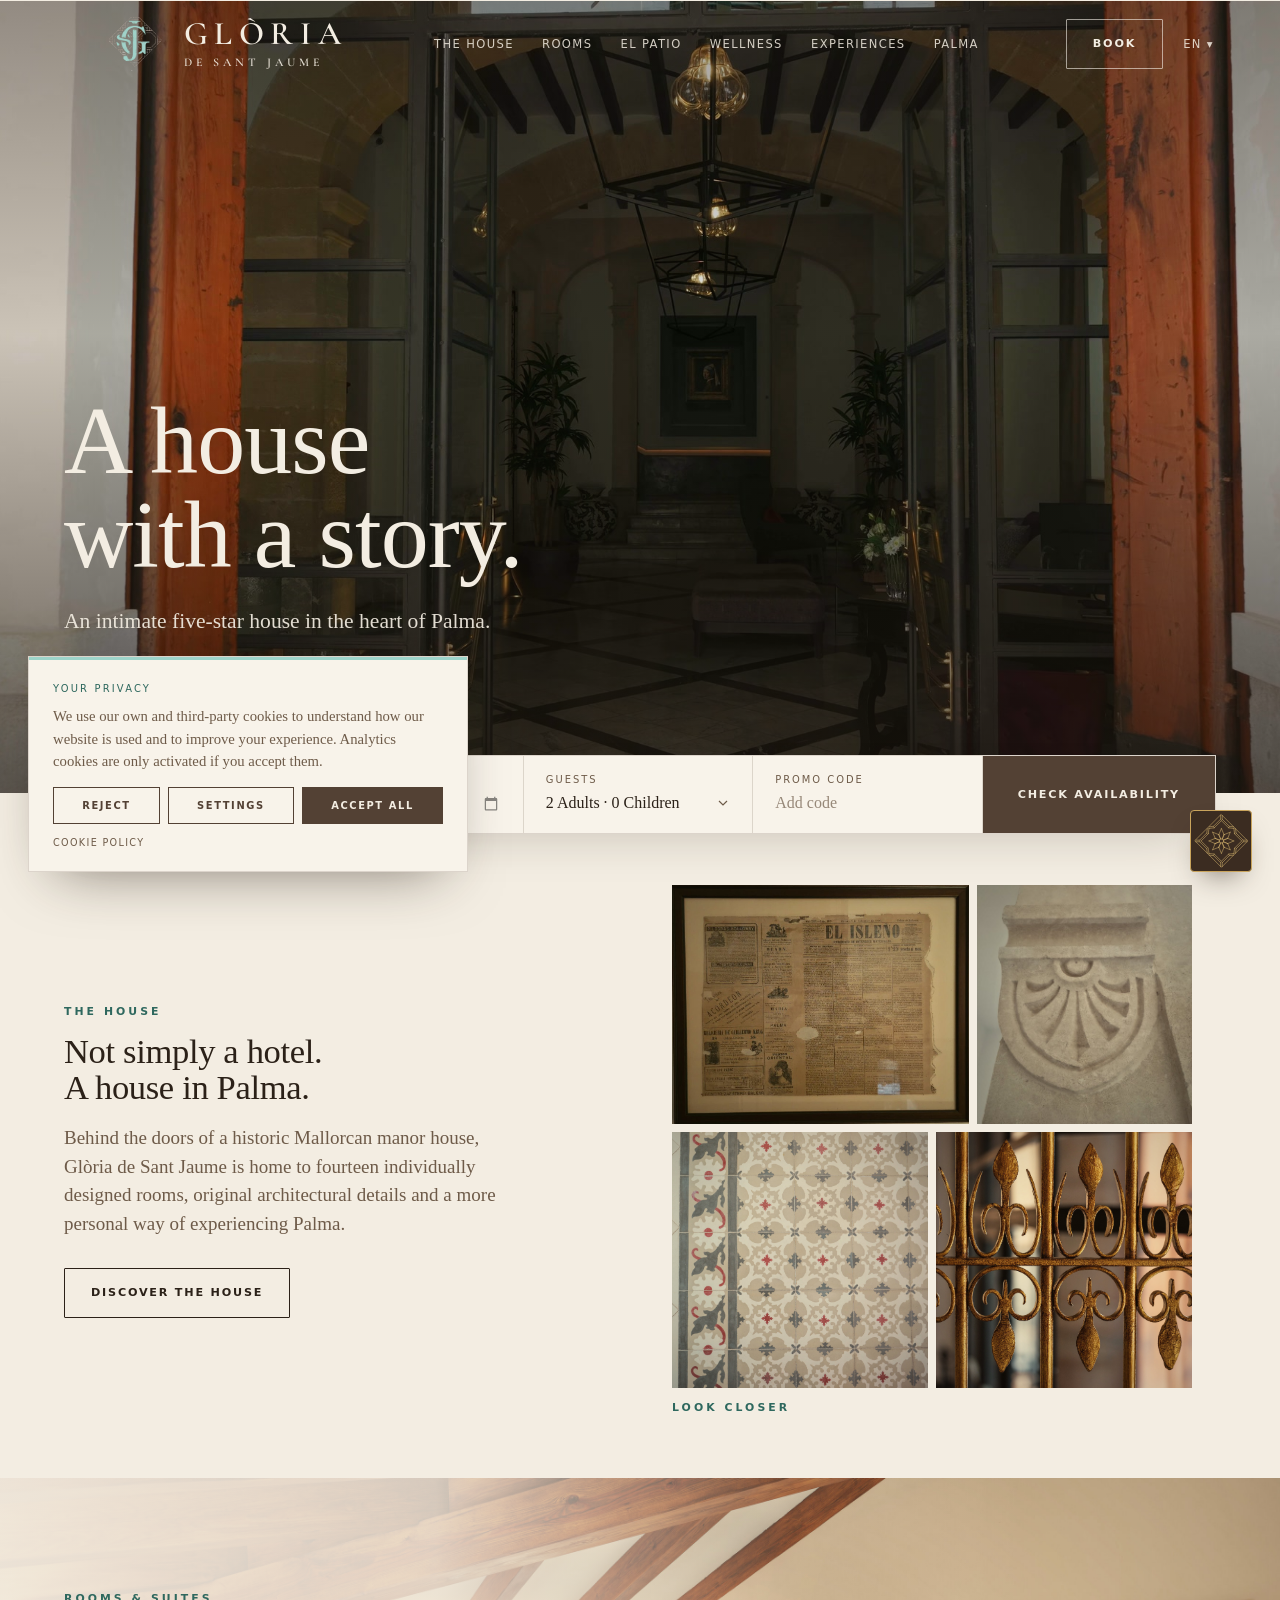
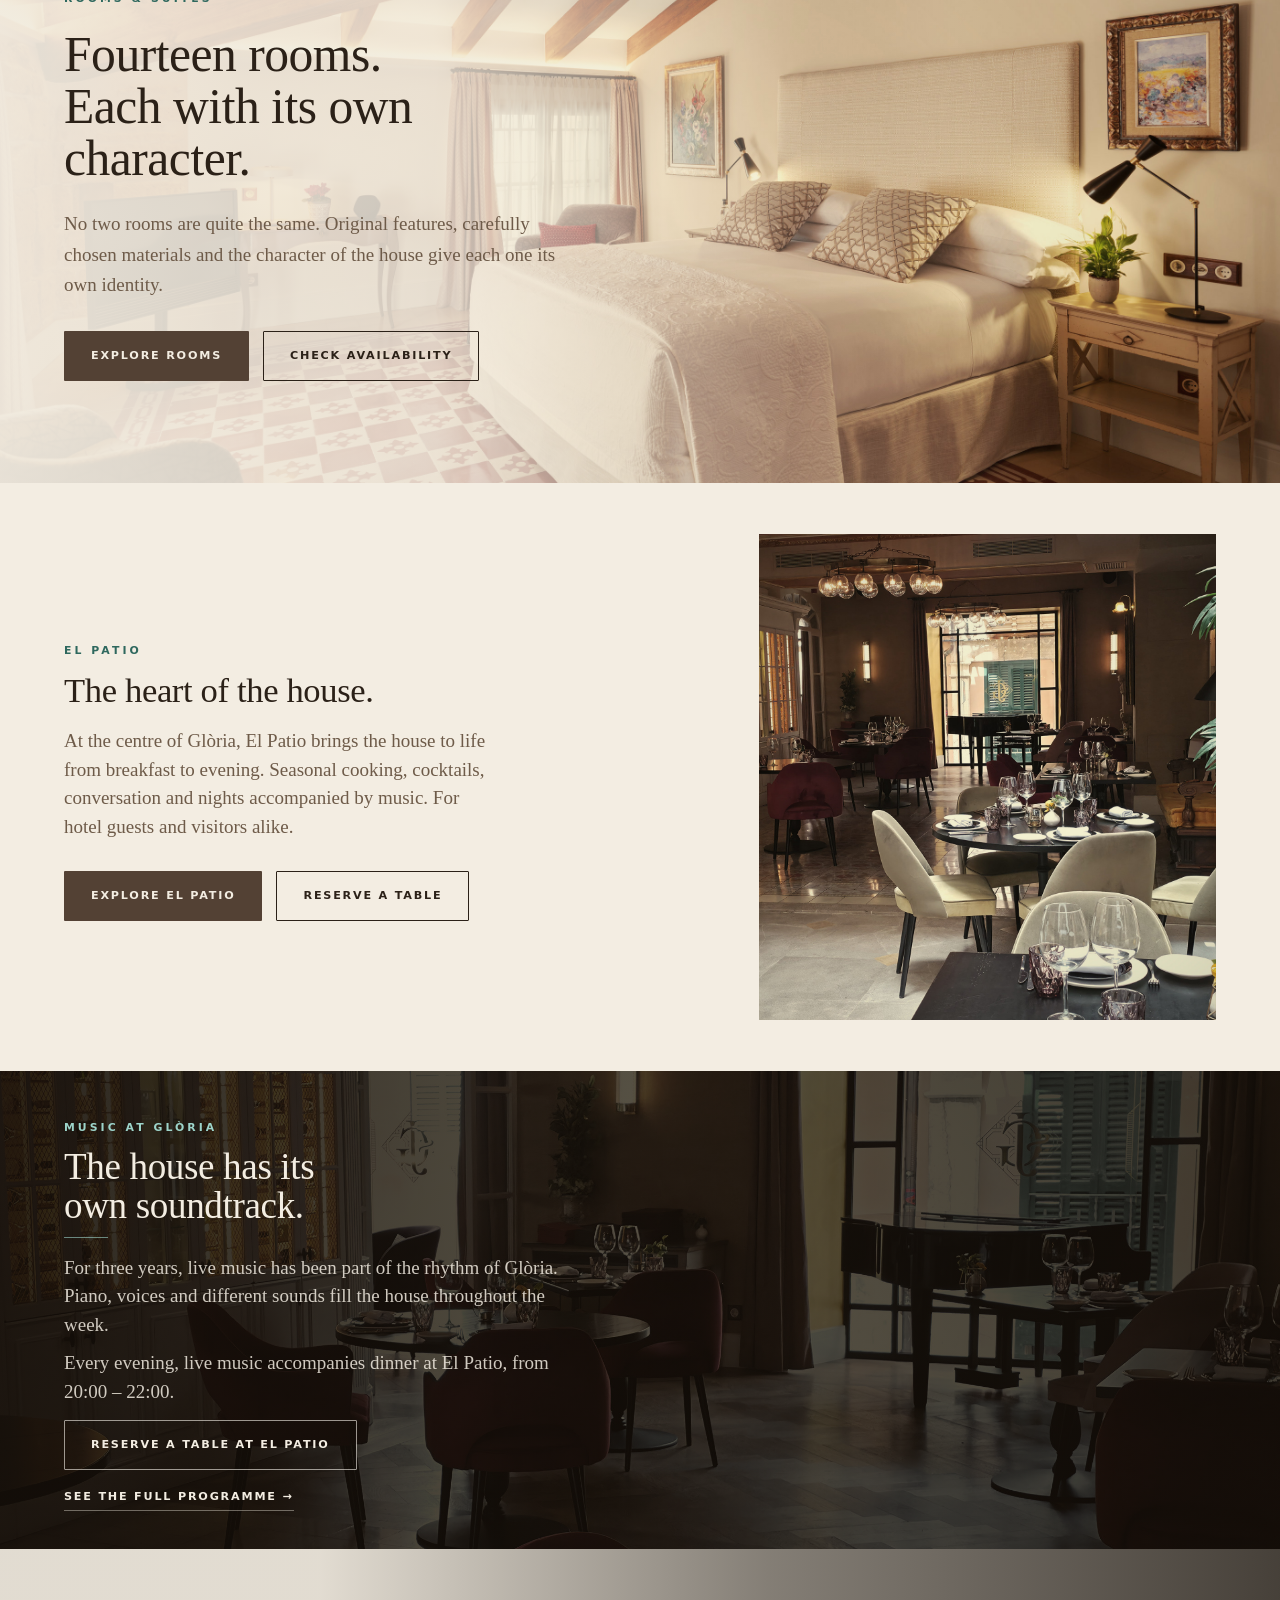
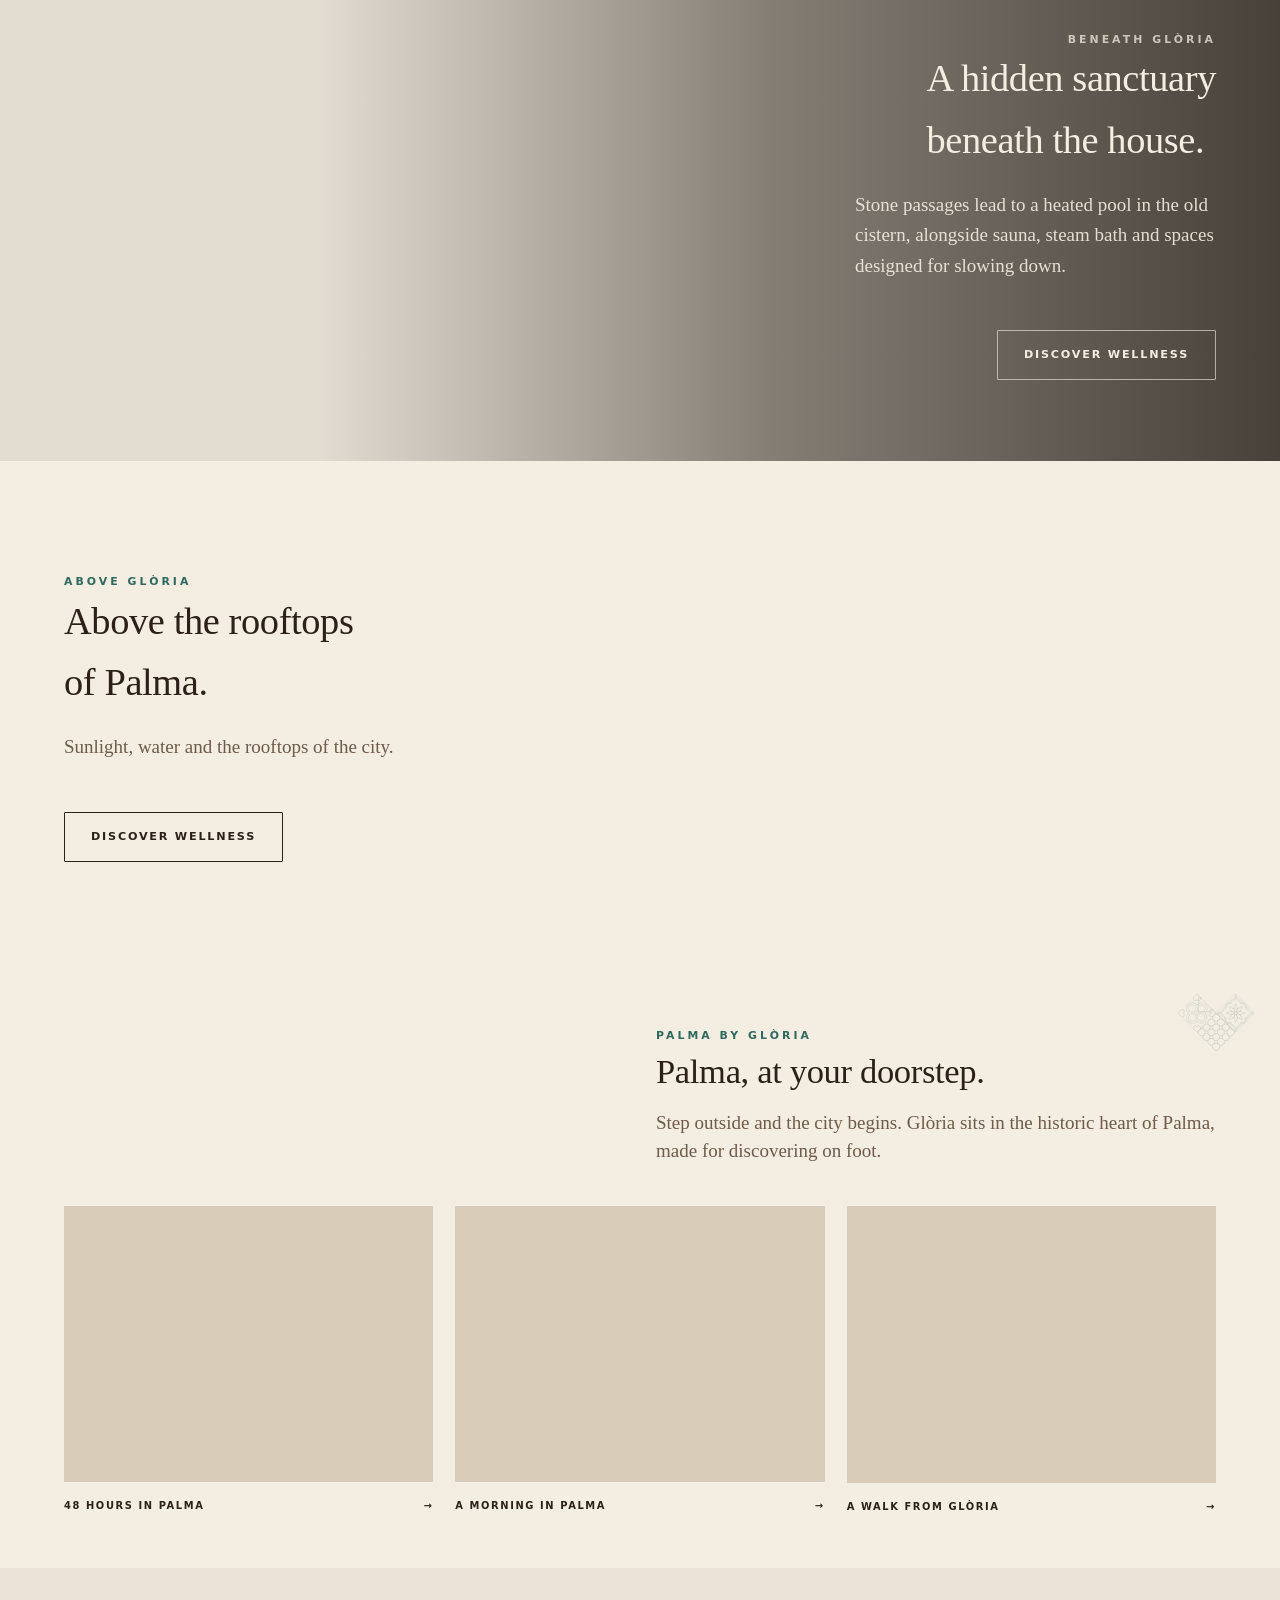
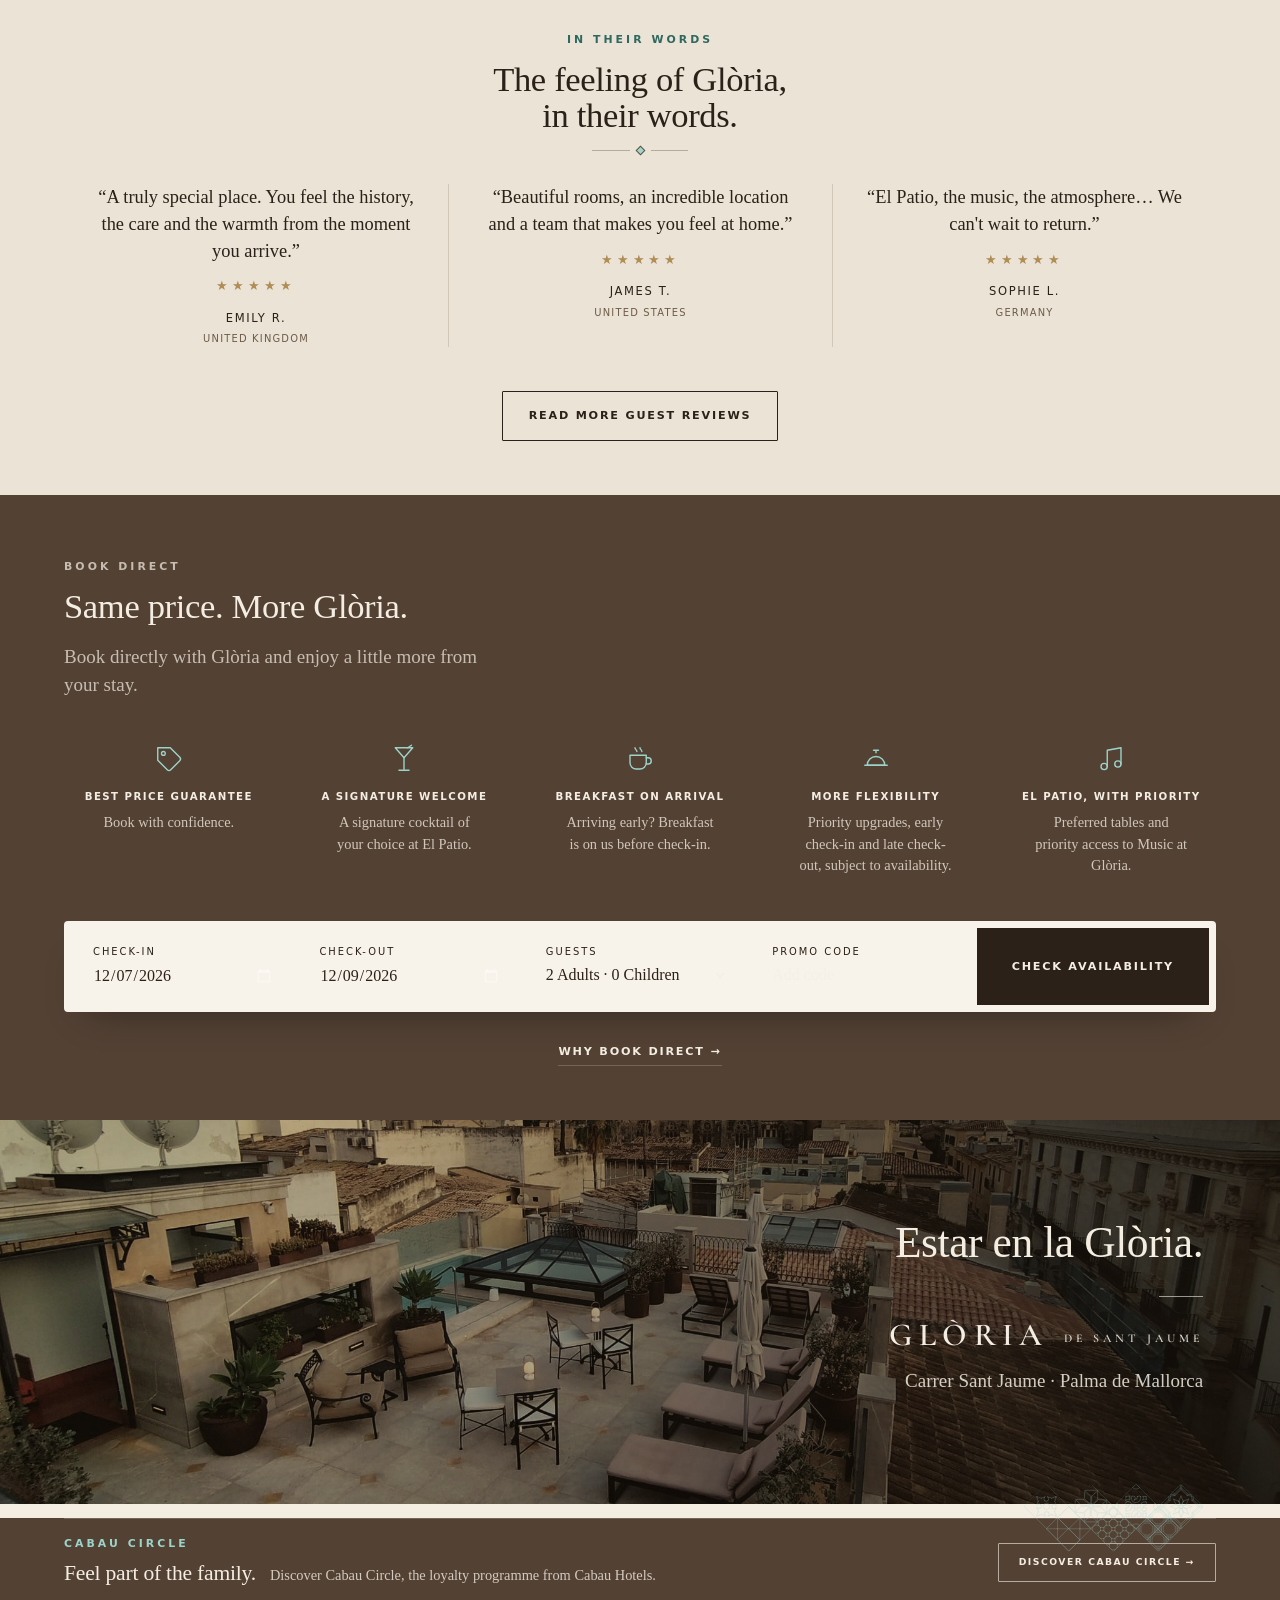
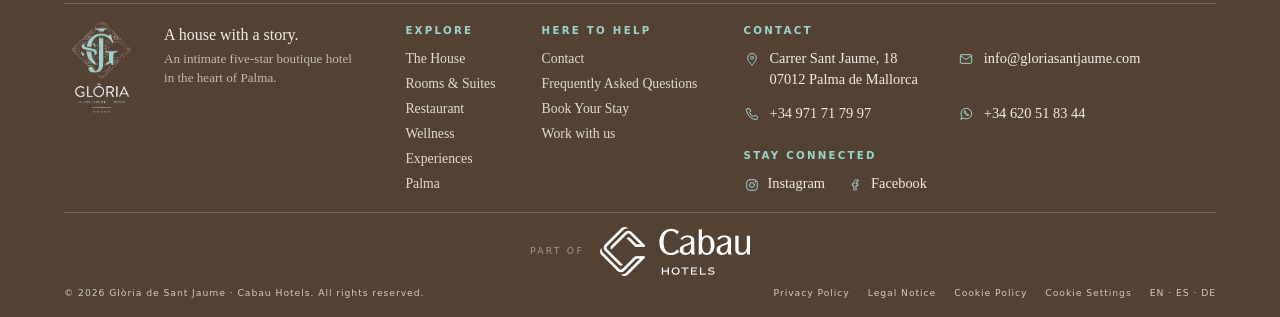
==== commit a06ea3d7: "feat: color más vivo en el vídeo del hero de la web (PC y móvil) Co-Authored-By: Claude Opus 5.5 <no" ====
--- a/index.html
+++ b/index.html
@@ -9,29 +9,27 @@
 <link rel="icon" type="image/png" sizes="64x64" href="img/favicon.png?v=02558355">
 <link rel="apple-touch-icon" href="img/apple-touch-icon.png?v=4d293441">
 <meta name="theme-color" content="#534134">
-<link rel="preload" as="image" href="img/hero-poster.jpg?v=74415df9" fetchpriority="high" media="(min-width: 900px), (orientation: landscape)">
-<link rel="preload" as="image" href="img/hero-poster-v.jpg?v=d48ed211" fetchpriority="high" media="(max-width: 899px) and (orientation: portrait)">
+<link rel="preload" as="image" href="img/hero-poster.jpg?v=6ab8a86e" fetchpriority="high" media="(min-width: 900px), (orientation: landscape)">
+<link rel="preload" as="image" href="img/hero-poster-v.jpg?v=9ad2538a" fetchpriority="high" media="(max-width: 899px) and (orientation: portrait)">
 <link rel="preconnect" href="https://fonts.googleapis.com">
 <link rel="preconnect" href="https://fonts.gstatic.com" crossorigin>
-<link rel="stylesheet" href="https://fonts.googleapis.com/css2?family=Cormorant+Garamond:ital,wght@0,400;0,500;0,600;1,400;1,500&family=Jost:wght@300;400;500;600&display=swap">
+<link rel="stylesheet" href="https://fonts.googleapis.com/css2?family=Cormorant+Garamond:wght@500;600;700&family=Karma:wght@300;400;500;600;700&family=Montserrat:wght@400;500;600&display=swap">
 <link rel="stylesheet" href="css/styles.css?v=75">
 <link rel="stylesheet" href="css/concierge.css?v=3">
-<link rel="stylesheet" href="css/requests.css?v=3">
-<link rel="stylesheet" href="css/web2.css?v=3">
 <meta property="og:type" content="website">
 <meta property="og:site_name" content="Glòria de Sant Jaume">
 <meta property="og:title" content="Glòria de Sant Jaume · A house with a story">
 <meta property="og:description" content="An intimate five-star boutique hotel in a historic house in the heart of Palma de Mallorca.">
-<meta property="og:image" content="https://web2.hotelgloria.es/img/interior-patio-hotel-gloria-de-sant-jaume-palma.jpg">
+<meta property="og:image" content="https://web.hotelgloria.es/img/interior-patio-hotel-gloria-de-sant-jaume-palma.jpg">
 <meta name="twitter:card" content="summary_large_image">
-<script type="application/ld+json">{"@context": "https://schema.org", "@type": "Hotel", "name": "Hotel Glòria de Sant Jaume", "description": "An intimate five-star boutique hotel in a historic house in the heart of Palma de Mallorca.", "url": "https://web2.hotelgloria.es/", "telephone": "+34 971 71 79 97", "email": "info@gloriasantjaume.com", "image": "https://web2.hotelgloria.es/img/interior-patio-hotel-gloria-de-sant-jaume-palma.jpg", "logo": "https://web2.hotelgloria.es/img/logo-light.png", "starRating": {"@type": "Rating", "ratingValue": "5"}, "numberOfRooms": 14, "priceRange": "€€€€", "address": {"@type": "PostalAddress", "streetAddress": "Carrer Sant Jaume, 18", "postalCode": "07012", "addressLocality": "Palma", "addressRegion": "Illes Balears", "addressCountry": "ES"}, "amenityFeature": [{"@type": "LocationFeatureSpecification", "name": "Heated indoor pool", "value": true}, {"@type": "LocationFeatureSpecification", "name": "Rooftop pool", "value": true}, {"@type": "LocationFeatureSpecification", "name": "Sauna", "value": true}, {"@type": "LocationFeatureSpecification", "name": "Steam bath", "value": true}, {"@type": "LocationFeatureSpecification", "name": "Spa treatments", "value": true}, {"@type": "LocationFeatureSpecification", "name": "Restaurant", "value": true}], "brand": {"@type": "Brand", "name": "Cabau Hotels", "url": "https://cabauhotels.com/"}, "@id": "https://web2.hotelgloria.es/#hotel", "geo": {"@type": "GeoCoordinates", "latitude": 39.5733526, "longitude": 2.6480637}, "sameAs": ["https://www.instagram.com/hotelgloriasantjaume", "https://www.facebook.com/hotelgloriasantjaume"], "potentialAction": {"@type": "ReserveAction", "target": "https://bookings.cabauhotels.com/en/step-1?id=ltMOyTAWCIHXU0fOduo%24%3Aw"}}</script>
+<script type="application/ld+json">{"@context": "https://schema.org", "@type": "Hotel", "name": "Hotel Glòria de Sant Jaume", "description": "An intimate five-star boutique hotel in a historic house in the heart of Palma de Mallorca.", "url": "https://web.hotelgloria.es/", "telephone": "+34 971 71 79 97", "email": "info@gloriasantjaume.com", "image": "https://web.hotelgloria.es/img/interior-patio-hotel-gloria-de-sant-jaume-palma.jpg", "logo": "https://web.hotelgloria.es/img/logo-light.png", "starRating": {"@type": "Rating", "ratingValue": "5"}, "numberOfRooms": 14, "priceRange": "€€€€", "address": {"@type": "PostalAddress", "streetAddress": "Carrer Sant Jaume, 18", "postalCode": "07012", "addressLocality": "Palma", "addressRegion": "Illes Balears", "addressCountry": "ES"}, "amenityFeature": [{"@type": "LocationFeatureSpecification", "name": "Heated indoor pool", "value": true}, {"@type": "LocationFeatureSpecification", "name": "Rooftop pool", "value": true}, {"@type": "LocationFeatureSpecification", "name": "Sauna", "value": true}, {"@type": "LocationFeatureSpecification", "name": "Steam bath", "value": true}, {"@type": "LocationFeatureSpecification", "name": "Spa treatments", "value": true}, {"@type": "LocationFeatureSpecification", "name": "Restaurant", "value": true}], "brand": {"@type": "Brand", "name": "Cabau Hotels", "url": "https://cabauhotels.com/"}, "@id": "https://web.hotelgloria.es/#hotel", "geo": {"@type": "GeoCoordinates", "latitude": 39.5733526, "longitude": 2.6480637}, "sameAs": ["https://www.instagram.com/hotelgloriasantjaume", "https://www.facebook.com/hotelgloriasantjaume"], "potentialAction": {"@type": "ReserveAction", "target": "https://bookings.cabauhotels.com/en/step-1?id=ltMOyTAWCIHXU0fOduo%24%3Aw"}}</script>
 <!--seo:start-->
 <meta name="twitter:card" content="summary_large_image">
 <meta name="twitter:title" content="Glòria de Sant Jaume · A house with a story">
 <meta name="twitter:description" content="Glòria de Sant Jaume — an intimate five-star boutique hotel in a historic house in the heart of Palma de Mallorca.">
-<meta name="twitter:image" content="https://web2.hotelgloria.es/img/interior-patio-hotel-gloria-de-sant-jaume-palma.jpg">
-<meta property="og:url" content="https://web2.hotelgloria.es/">
-<script type="application/ld+json">{"@context": "https://schema.org", "@graph": [{"@type": "WebPage", "@id": "https://web2.hotelgloria.es/#webpage", "url": "https://web2.hotelgloria.es/", "name": "Glòria de Sant Jaume · A house with a story", "description": "Glòria de Sant Jaume — an intimate five-star boutique hotel in a historic house in the heart of Palma de Mallorca.", "inLanguage": "en", "isPartOf": {"@type": "WebSite", "@id": "https://web2.hotelgloria.es/#website", "url": "https://web2.hotelgloria.es/", "name": "Glòria de Sant Jaume"}, "about": {"@id": "https://web2.hotelgloria.es/#hotel"}, "primaryImageOfPage": {"@type": "ImageObject", "url": "https://web2.hotelgloria.es/img/interior-patio-hotel-gloria-de-sant-jaume-palma.jpg"}}, {"@type": "BreadcrumbList", "itemListElement": [{"@type": "ListItem", "position": 1, "name": "Glòria de Sant Jaume", "item": "https://web2.hotelgloria.es/"}]}]}</script>
+<meta name="twitter:image" content="https://web.hotelgloria.es/img/interior-patio-hotel-gloria-de-sant-jaume-palma.jpg">
+<meta property="og:url" content="https://web.hotelgloria.es/">
+<script type="application/ld+json">{"@context": "https://schema.org", "@graph": [{"@type": "WebPage", "@id": "https://web.hotelgloria.es/#webpage", "url": "https://web.hotelgloria.es/", "name": "Glòria de Sant Jaume · A house with a story", "description": "Glòria de Sant Jaume — an intimate five-star boutique hotel in a historic house in the heart of Palma de Mallorca.", "inLanguage": "en", "isPartOf": {"@type": "WebSite", "@id": "https://web.hotelgloria.es/#website", "url": "https://web.hotelgloria.es/", "name": "Glòria de Sant Jaume"}, "about": {"@id": "https://web.hotelgloria.es/#hotel"}, "primaryImageOfPage": {"@type": "ImageObject", "url": "https://web.hotelgloria.es/img/interior-patio-hotel-gloria-de-sant-jaume-palma.jpg"}}, {"@type": "BreadcrumbList", "itemListElement": [{"@type": "ListItem", "position": 1, "name": "Glòria de Sant Jaume", "item": "https://web.hotelgloria.es/"}]}]}</script>
 <!--seo:end-->
 </head>
 <body>
@@ -48,7 +46,6 @@
       <a href="wellness.html">Wellness</a>
       <a href="experiences.html">Experiences</a>
       <a href="palma.html">Palma</a>
-      <a class="nav-guest" href="guest.html">Guest area</a>
     </nav>
     <div class="header-right">
       <a class="btn btn-ghost-light" href="#book" data-book>Book</a>
@@ -59,7 +56,7 @@
 
 <!-- ================= 01 · HERO ================= -->
 <section class="hero">
-  <video class="bg hero-video" data-hero-video muted loop playsinline autoplay preload="none" poster="img/hero-poster.jpg?v=74415df9" aria-hidden="true"></video>
+  <video class="bg hero-video" data-hero-video muted loop playsinline autoplay preload="none" poster="img/hero-poster.jpg?v=6ab8a86e" aria-hidden="true"></video>
   <div class="hero-in">
     <h1>A house<br>with a story.</h1>
     <p class="sub">An intimate five-star house in the heart of Palma.</p>
@@ -91,12 +88,12 @@
     <div>
       <div class="house-grid house-grid-4">
         <div class="hg-row">
-          <div class="imgframe" style="--r:1.243"><img loading="lazy" decoding="async" src="img/el-isleno-19th-century-newspaper-framed-hotel-gloria-palma.jpg?v=a5c48e13" alt="El Isleño, a 19th-century Palma newspaper framed at Hotel Glòria de Sant Jaume"></div>
-          <div class="imgframe" style="--r:.9"><img loading="lazy" decoding="async" src="img/carved-stone-detail-historic-house-palma.jpg?v=ab305ade" alt="Carved stone detail in the historic house of Glòria de Sant Jaume, Palma"></div>
+          <div class="imgframe" style="--r:1.243"><img loading="lazy" decoding="async" src="img/el-isleno-19th-century-newspaper-framed-hotel-gloria-palma.jpg?v=37532fa9" alt="El Isleño, a 19th-century Palma newspaper framed at Hotel Glòria de Sant Jaume"></div>
+          <div class="imgframe" style="--r:.9"><img loading="lazy" decoding="async" src="img/carved-stone-detail-historic-house-palma.jpg?v=6bbf54f6" alt="Carved stone detail in the historic house of Glòria de Sant Jaume, Palma"></div>
         </div>
         <div class="hg-row">
-          <div class="imgframe" style="--r:1"><img loading="lazy" decoding="async" src="img/original-hydraulic-tiles-hotel-gloria-palma.jpg?v=58a15f52" alt="Original Mallorcan hydraulic tiles at Hotel Glòria de Sant Jaume"></div>
-          <div class="imgframe" style="--r:1"><img loading="lazy" decoding="async" src="img/gilded-wrought-iron-detail-hotel-gloria-palma.jpg?v=82d0f574" alt="Gilded wrought-iron detail at Hotel Glòria de Sant Jaume"></div>
+          <div class="imgframe" style="--r:1"><img loading="lazy" decoding="async" src="img/original-hydraulic-tiles-hotel-gloria-palma.jpg?v=3013d6c1" alt="Original Mallorcan hydraulic tiles at Hotel Glòria de Sant Jaume"></div>
+          <div class="imgframe" style="--r:1"><img loading="lazy" decoding="async" src="img/gilded-wrought-iron-detail-hotel-gloria-palma.jpg?v=fc2034fe" alt="Gilded wrought-iron detail at Hotel Glòria de Sant Jaume"></div>
         </div>
       </div>
       <p class="eyebrow" style="margin-top:14px">Look closer</p>
@@ -106,7 +103,7 @@
 
 <!-- ================= 03 · ROOMS ================= -->
 <section class="cover cover-light">
-  <img class="cover-bg" loading="lazy" decoding="async" src="img/boutique-hotel-room-palma-old-town-gloria.jpg?v=509d9985" alt="A room at Glòria de Sant Jaume, boutique hotel in Palma old town">
+  <img class="cover-bg" loading="lazy" decoding="async" src="img/boutique-hotel-room-palma-old-town-gloria.jpg?v=c7f3baff" alt="A room at Glòria de Sant Jaume, boutique hotel in Palma old town">
   <div class="wrap"><div class="cover-text">
       <span class="eyebrow">Rooms &amp; Suites</span>
       <h2>Fourteen rooms.<br>Each with its own character.</h2>
@@ -128,16 +125,16 @@
       <p class="muted">At the centre of Glòria, El Patio brings the house to life from breakfast to evening. Seasonal cooking, cocktails, conversation and nights accompanied by music. For hotel guests and visitors alike.</p>
       <div class="stack-cta">
         <a class="btn btn-dark" href="el-patio.html">Explore El Patio</a>
-        <a class="btn btn-ghost" href="#" role="button" data-request="restaurant">Request a table</a><a class="btn btn-ghost req-alt" href="#" data-elpatio-reserve>Reserve a table</a>
-      </div>
-    </div>
-    <div class="imgframe" style="aspect-ratio:4/3"><img loading="lazy" decoding="async" src="img/el-patio-courtyard-restaurant-hotel-gloria-palma.jpg?v=64f91068" alt="The courtyard of El Patio de Glòria restaurant in Palma"></div>
+        <a class="btn btn-ghost" href="#" data-elpatio-reserve>Reserve a table</a>
+      </div>
+    </div>
+    <div class="imgframe" style="aspect-ratio:4/3"><img loading="lazy" decoding="async" src="img/el-patio-courtyard-restaurant-hotel-gloria-palma.jpg?v=e7696e81" alt="The courtyard of El Patio de Glòria restaurant in Palma"></div>
   </div>
 </section>
 
 <!-- ================= 05 · MUSIC ================= -->
 <section class="cover cover-dark music-cover hm-music">
-  <img class="cover-bg" loading="lazy" decoding="async" src="img/el-patio-dining-room-piano-palma.jpg?v=7a51e58b" alt="The dining room of El Patio de Glòria with the piano by the window">
+  <img class="cover-bg" loading="lazy" decoding="async" src="img/el-patio-dining-room-piano-palma.jpg?v=2abacd80" alt="The dining room of El Patio de Glòria with the piano by the window">
   <div class="wrap cover-grid">
     <div class="cover-text">
       <span class="eyebrow">Music at Glòria</span>
@@ -145,7 +142,7 @@
       <span class="music-rule" aria-hidden="true"></span>
       <p class="muted">For three years, live music has been part of the rhythm of Glòria. Piano, voices and different sounds fill the house throughout the week.</p>
       <p class="muted">Every evening, live music accompanies dinner at El Patio, from 20:00 – 22:00.</p>
-      <div class="stack-cta"><a class="btn btn-ghost-light" href="#" role="button" data-request="restaurant">Request a table</a><a class="btn btn-ghost-light req-alt" href="#" data-elpatio-reserve>Reserve a table at El Patio</a><a class="link-arrow hm-music-prog" href="el-patio.html#music">See the full programme →</a></div>
+      <div class="stack-cta"><a class="btn btn-ghost-light" href="#" data-elpatio-reserve>Reserve a table at El Patio</a><a class="link-arrow hm-music-prog" href="el-patio.html#music">See the full programme →</a></div>
     </div>
     <!-- MUSIC-HOME:START (generado por tools/music_month.py) -->
       <div class="mp-next">
@@ -161,7 +158,7 @@
 <!-- ================= 06 · WELLNESS ================= -->
 <div class="wellness-split">
   <div class="pane dark-pane">
-    <img loading="lazy" decoding="async" class="bg" src="img/heated-pool-historic-cistern-hotel-gloria-palma.jpg?v=8a93e4d5" alt="Heated pool in the historic cistern beneath Hotel Glòria de Sant Jaume, Palma">
+    <img loading="lazy" decoding="async" class="bg" src="img/heated-pool-historic-cistern-hotel-gloria-palma.jpg?v=50cde12c" alt="Heated pool in the historic cistern beneath Hotel Glòria de Sant Jaume, Palma">
     <div class="inner">
       <span class="eyebrow" style="color:rgba(243,237,226,.75)">Beneath Glòria</span>
       <h2>A hidden sanctuary<br>beneath the house.</h2>
@@ -170,7 +167,7 @@
     </div>
   </div>
   <div class="pane light-pane">
-    <img loading="lazy" decoding="async" class="bg" src="img/palma-rooftops-cathedral-sant-jaume-bell-tower.jpg?v=1ea4203e" alt="The rooftops of Palma with the Cathedral and the Sant Jaume bell tower">
+    <img loading="lazy" decoding="async" class="bg" src="img/palma-rooftops-cathedral-sant-jaume-bell-tower.jpg?v=90ff8c69" alt="The rooftops of Palma with the Cathedral and the Sant Jaume bell tower">
     <div class="inner">
       <span class="eyebrow">Above Glòria</span>
       <h2 style="color:var(--ink)">Above the rooftops<br>of Palma.</h2>
@@ -188,9 +185,9 @@
     <h2 style="max-width:16ch">Palma, at your doorstep.</h2>
     <p class="muted">Step outside and the city begins. Glòria sits in the historic heart of Palma, made for discovering on foot.</p>
     <div class="palma-cards">
-      <a class="card" href="palma-48-hours.html"><div class="imgframe" style="aspect-ratio:4/3;margin-bottom:16px"><img loading="lazy" decoding="async" src="img/rooftop-terrace-sant-jaume-bell-tower-palma.jpg?v=3c673876" alt="Rooftop terrace looking over the Sant Jaume bell tower in Palma"></div><div class="lab">48 Hours in Palma <span>→</span></div></a>
-      <a class="card" href="palma.html"><div class="imgframe" style="aspect-ratio:4/3;margin-bottom:16px"><img loading="lazy" decoding="async" src="img/palma-courtyard-morning.jpg?v=d63d230f" alt="A quiet courtyard in Palma old town in the morning"></div><div class="lab">A Morning in Palma <span>→</span></div></a>
-      <a class="card" href="palma-first-day.html"><div class="imgframe" style="aspect-ratio:4/3;margin-bottom:16px"><img loading="lazy" decoding="async" src="img/palma-cathedral-reflected-parc-de-la-mar.jpg?v=36a5b7eb" alt="Palma Cathedral reflected in the lake of Parc de la Mar"></div><div class="lab">A Walk from Glòria <span>→</span></div></a>
+      <a class="card" href="palma-48-hours.html"><div class="imgframe" style="aspect-ratio:4/3;margin-bottom:16px"><img loading="lazy" decoding="async" src="img/rooftop-terrace-sant-jaume-bell-tower-palma.jpg?v=56e67a49" alt="Rooftop terrace looking over the Sant Jaume bell tower in Palma"></div><div class="lab">48 Hours in Palma <span>→</span></div></a>
+      <a class="card" href="palma.html"><div class="imgframe" style="aspect-ratio:4/3;margin-bottom:16px"><img loading="lazy" decoding="async" src="img/palma-courtyard-morning.jpg?v=89cc50f9" alt="A quiet courtyard in Palma old town in the morning"></div><div class="lab">A Morning in Palma <span>→</span></div></a>
+      <a class="card" href="palma-first-day.html"><div class="imgframe" style="aspect-ratio:4/3;margin-bottom:16px"><img loading="lazy" decoding="async" src="img/palma-cathedral-reflected-parc-de-la-mar.jpg?v=e571ea99" alt="Palma Cathedral reflected in the lake of Parc de la Mar"></div><div class="lab">A Walk from Glòria <span>→</span></div></a>
     </div>
   </div>
 </section>
@@ -246,7 +243,7 @@
 
 <!-- ================= 10 · CLOSING ================= -->
 <section class="closing">
-  <img loading="lazy" decoding="async" class="bg" src="img/rooftop-terrace-plunge-pool-hotel-gloria-palma.jpg?v=dc8ea021" alt="The rooftop terrace and pool of Hotel Glòria de Sant Jaume over Palma">
+  <img loading="lazy" decoding="async" class="bg" src="img/rooftop-terrace-plunge-pool-hotel-gloria-palma.jpg?v=26eebfee" alt="The rooftop terrace and pool of Hotel Glòria de Sant Jaume over Palma">
   <div class="inner">
     <h2>Estar en la Glòria.</h2>
     <span class="cl-rule" aria-hidden="true"></span>
@@ -277,7 +274,7 @@
         <li><a href="experiences.html">Experiences</a></li><li><a href="palma.html">Palma</a></li></ul></div>
       <div><h4>Here to help</h4><ul>
         <li><a href="#contact">Contact</a></li><li><a href="faq.html">Frequently Asked Questions</a></li>
-        <li><a href="#book" data-book>Book Your Stay</a></li><li><a href="careers.html">Work with us</a></li><li><a href="guest.html">Guest services</a></li></ul></div>
+        <li><a href="#book" data-book>Book Your Stay</a></li><li><a href="careers.html">Work with us</a></li></ul></div>
       <div id="contact"><h4>Contact</h4>
         <div class="ct-grid">
           <div class="contact-row"><svg class="ci" viewBox="0 0 24 24" width="16" height="16" fill="none" stroke="currentColor" stroke-width="1.5" stroke-linecap="round" stroke-linejoin="round" aria-hidden="true"><path d="M12 21s-6.5-5.6-6.5-11a6.5 6.5 0 0 1 13 0c0 5.4-6.5 11-6.5 11z"/><circle cx="12" cy="10" r="2.3"/></svg><span>Carrer Sant Jaume, 18<br>07012 Palma de Mallorca</span></div>
@@ -301,11 +298,10 @@
 
 <a class="sticky-book btn btn-dark" href="index.html#book" data-book>Check availability</a>
 
-<script src="js/i18n-data.js?v=24faq"></script>
+<script src="js/i18n-data.js?v=23faq"></script>
 <script src="js/i18n.js?v=4"></script>
 <script src="js/consent.js?v=4"></script>
-<script src="js/site.js?v=21e"></script>
-<script src="js/concierge.js?v=5t" defer></script>
-<script src="js/requests.js?v=7" defer></script>
+<script src="js/site.js?v=21f"></script>
+<script src="js/concierge.js?v=4t" defer></script>
 </body>
 </html>
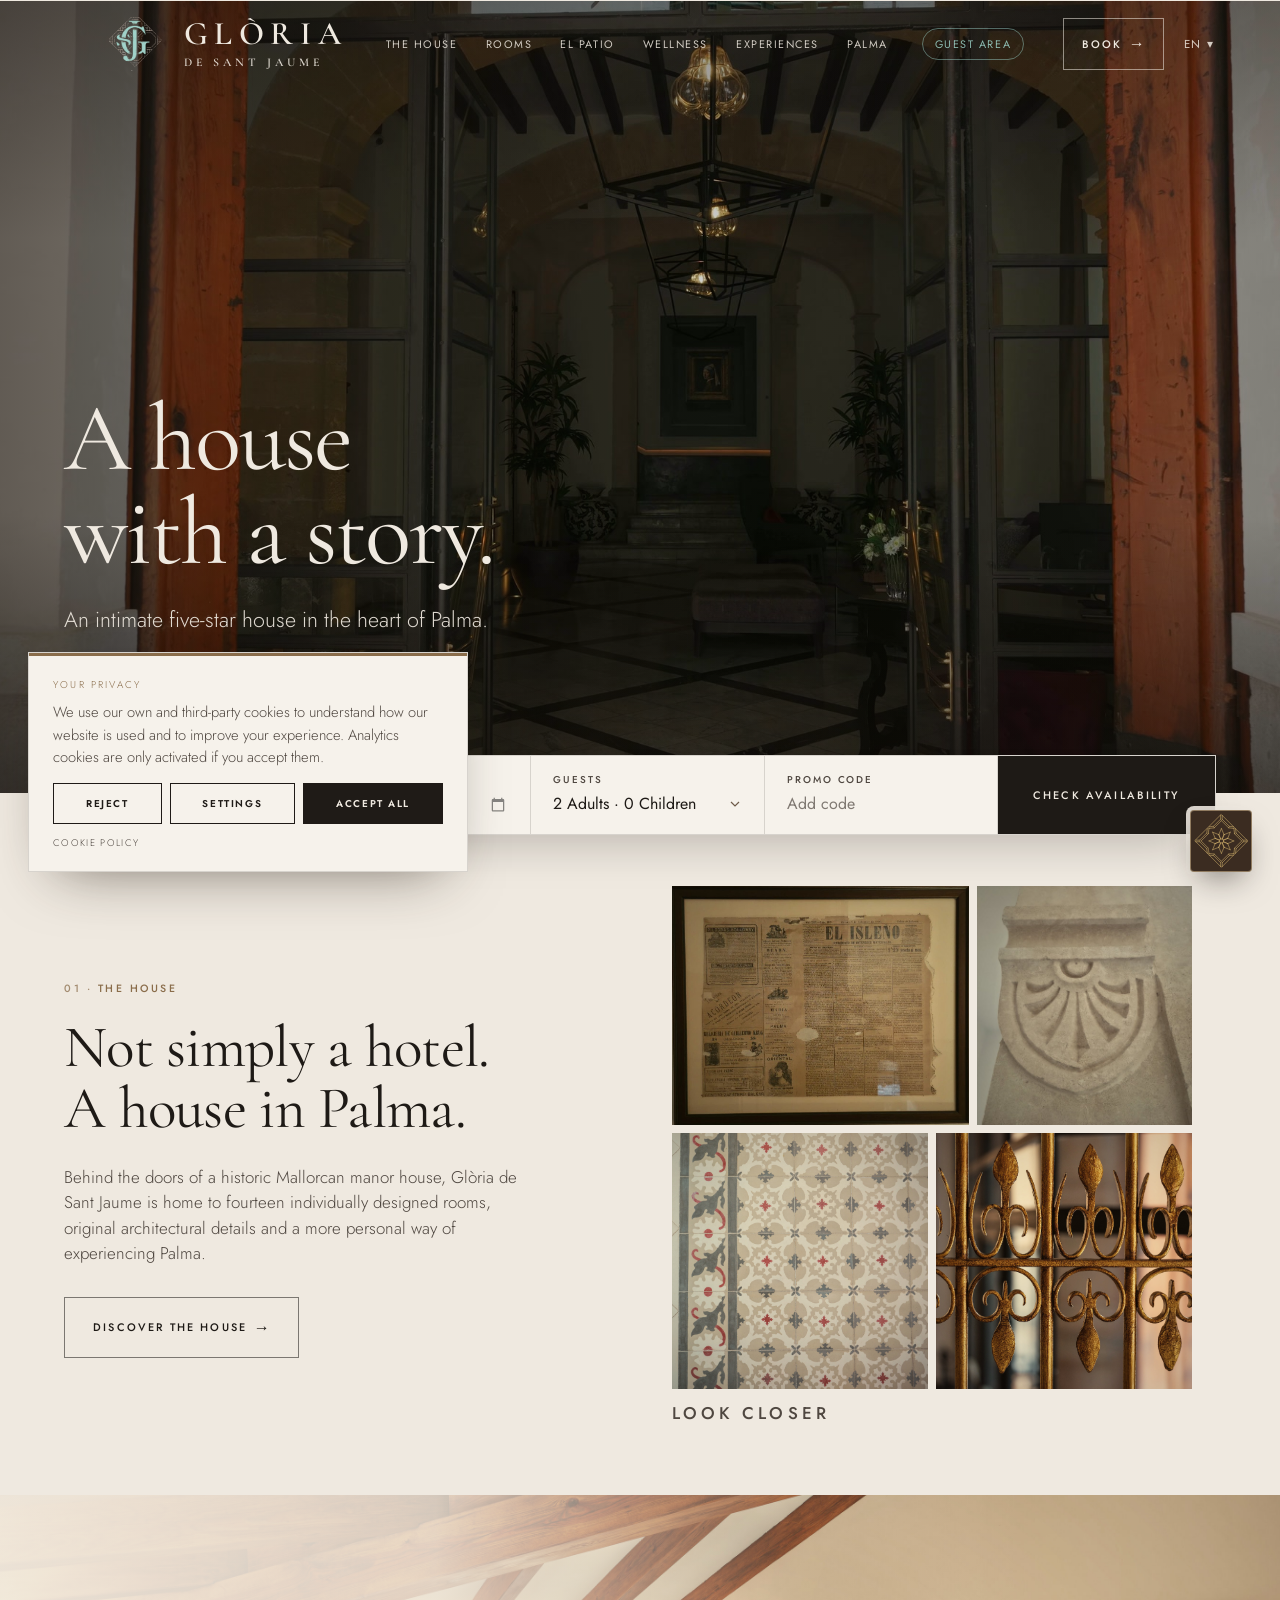
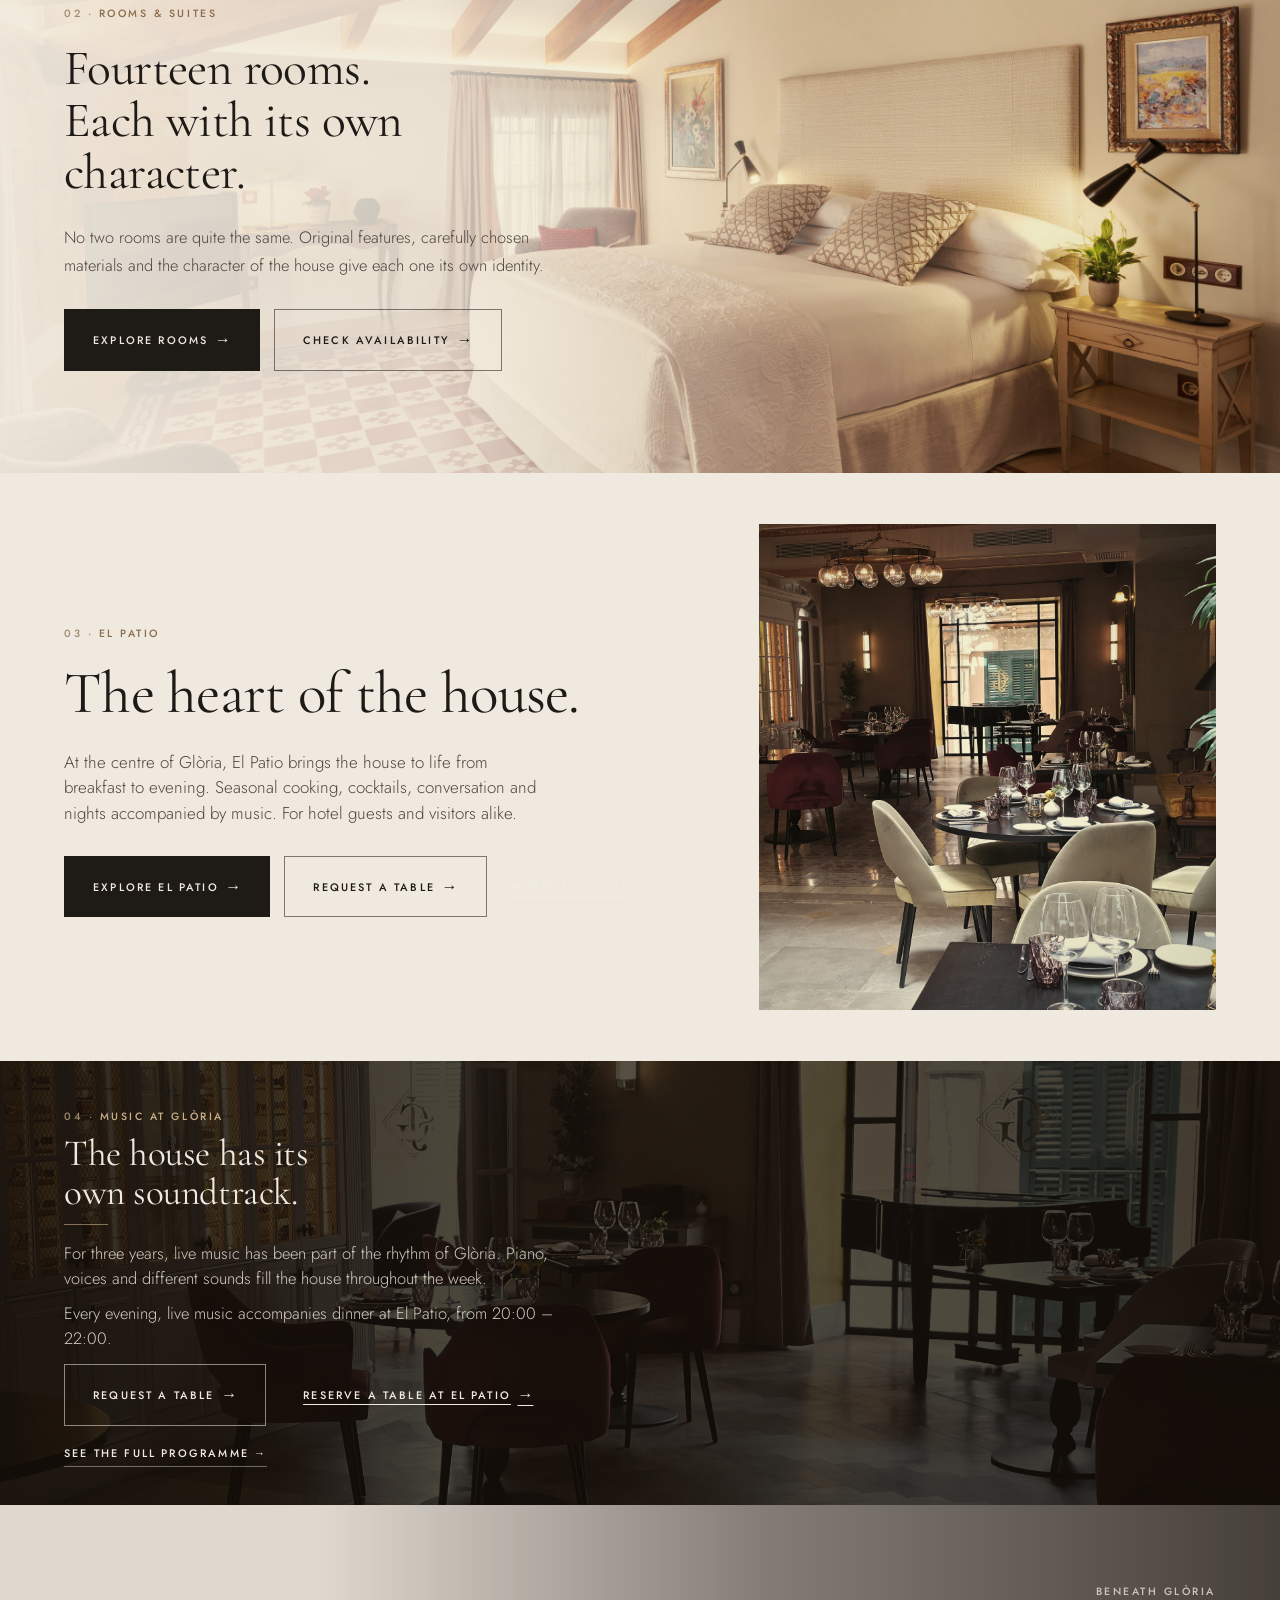
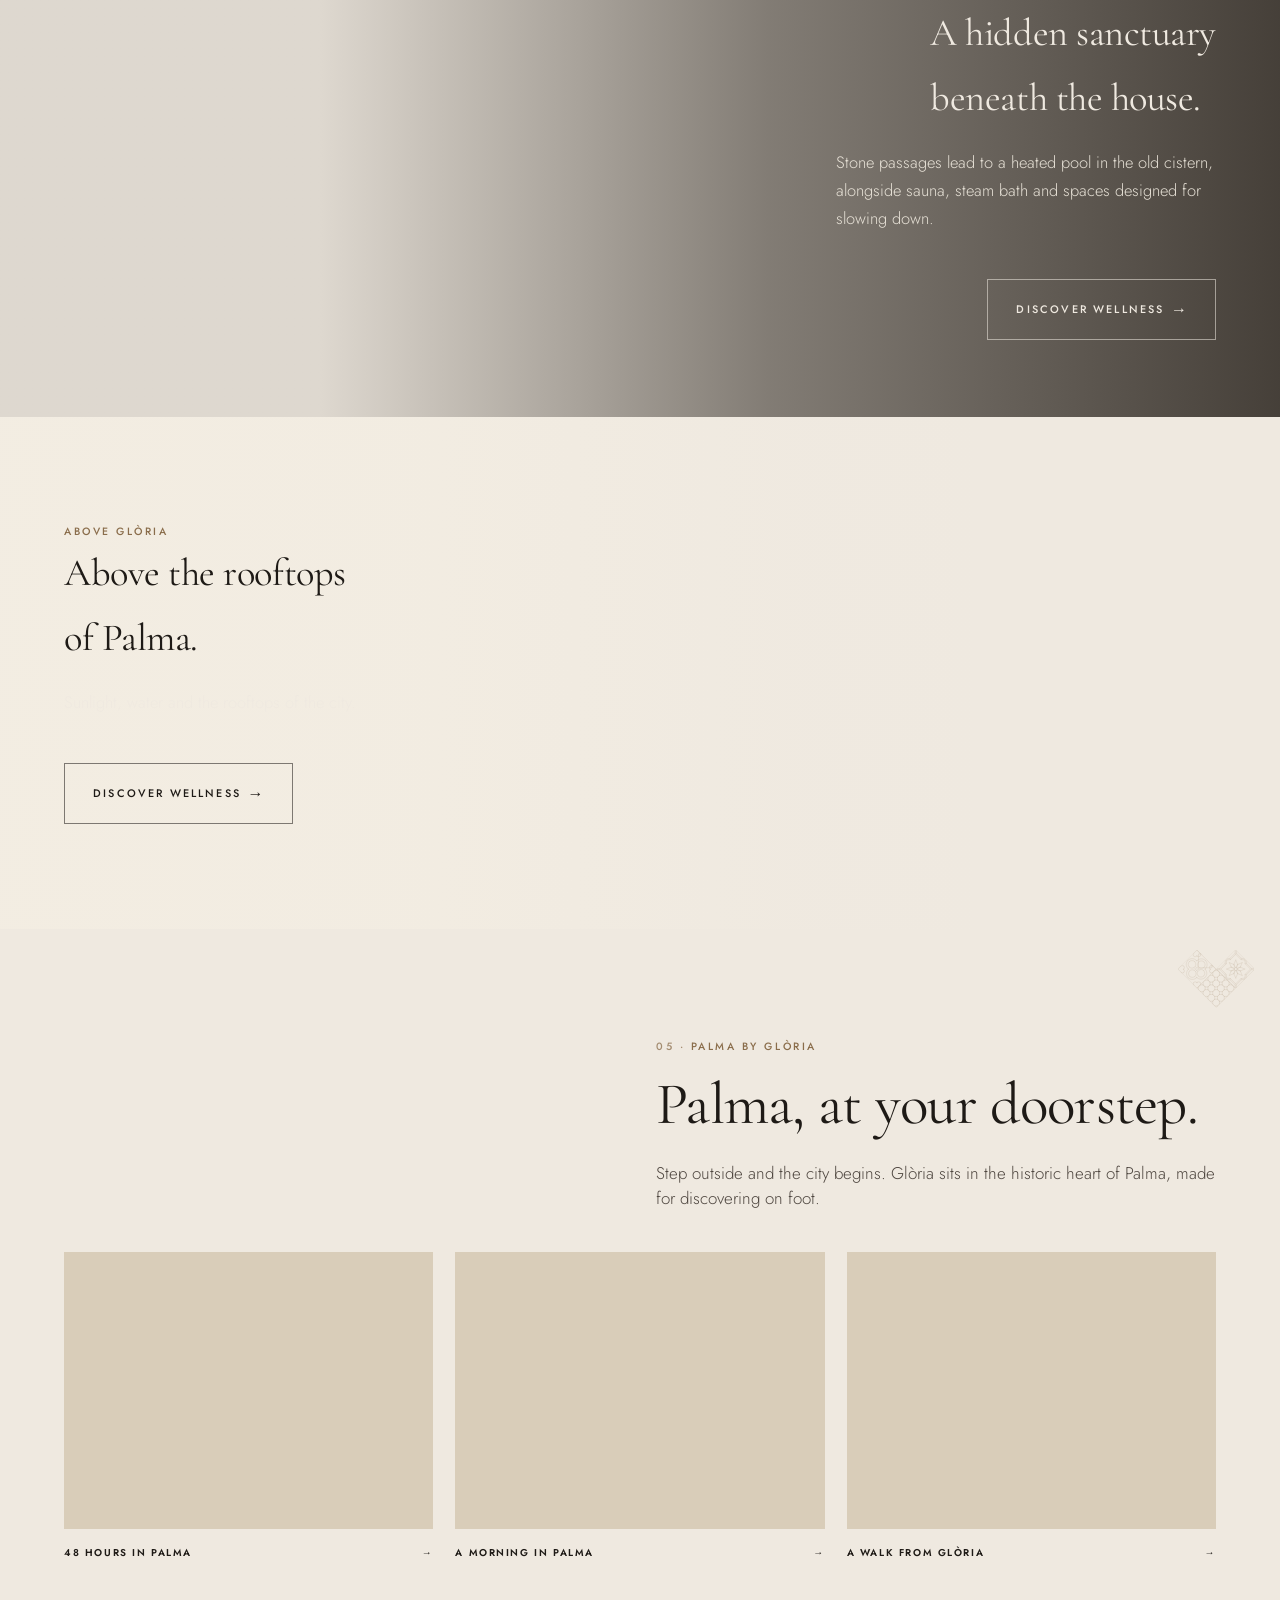
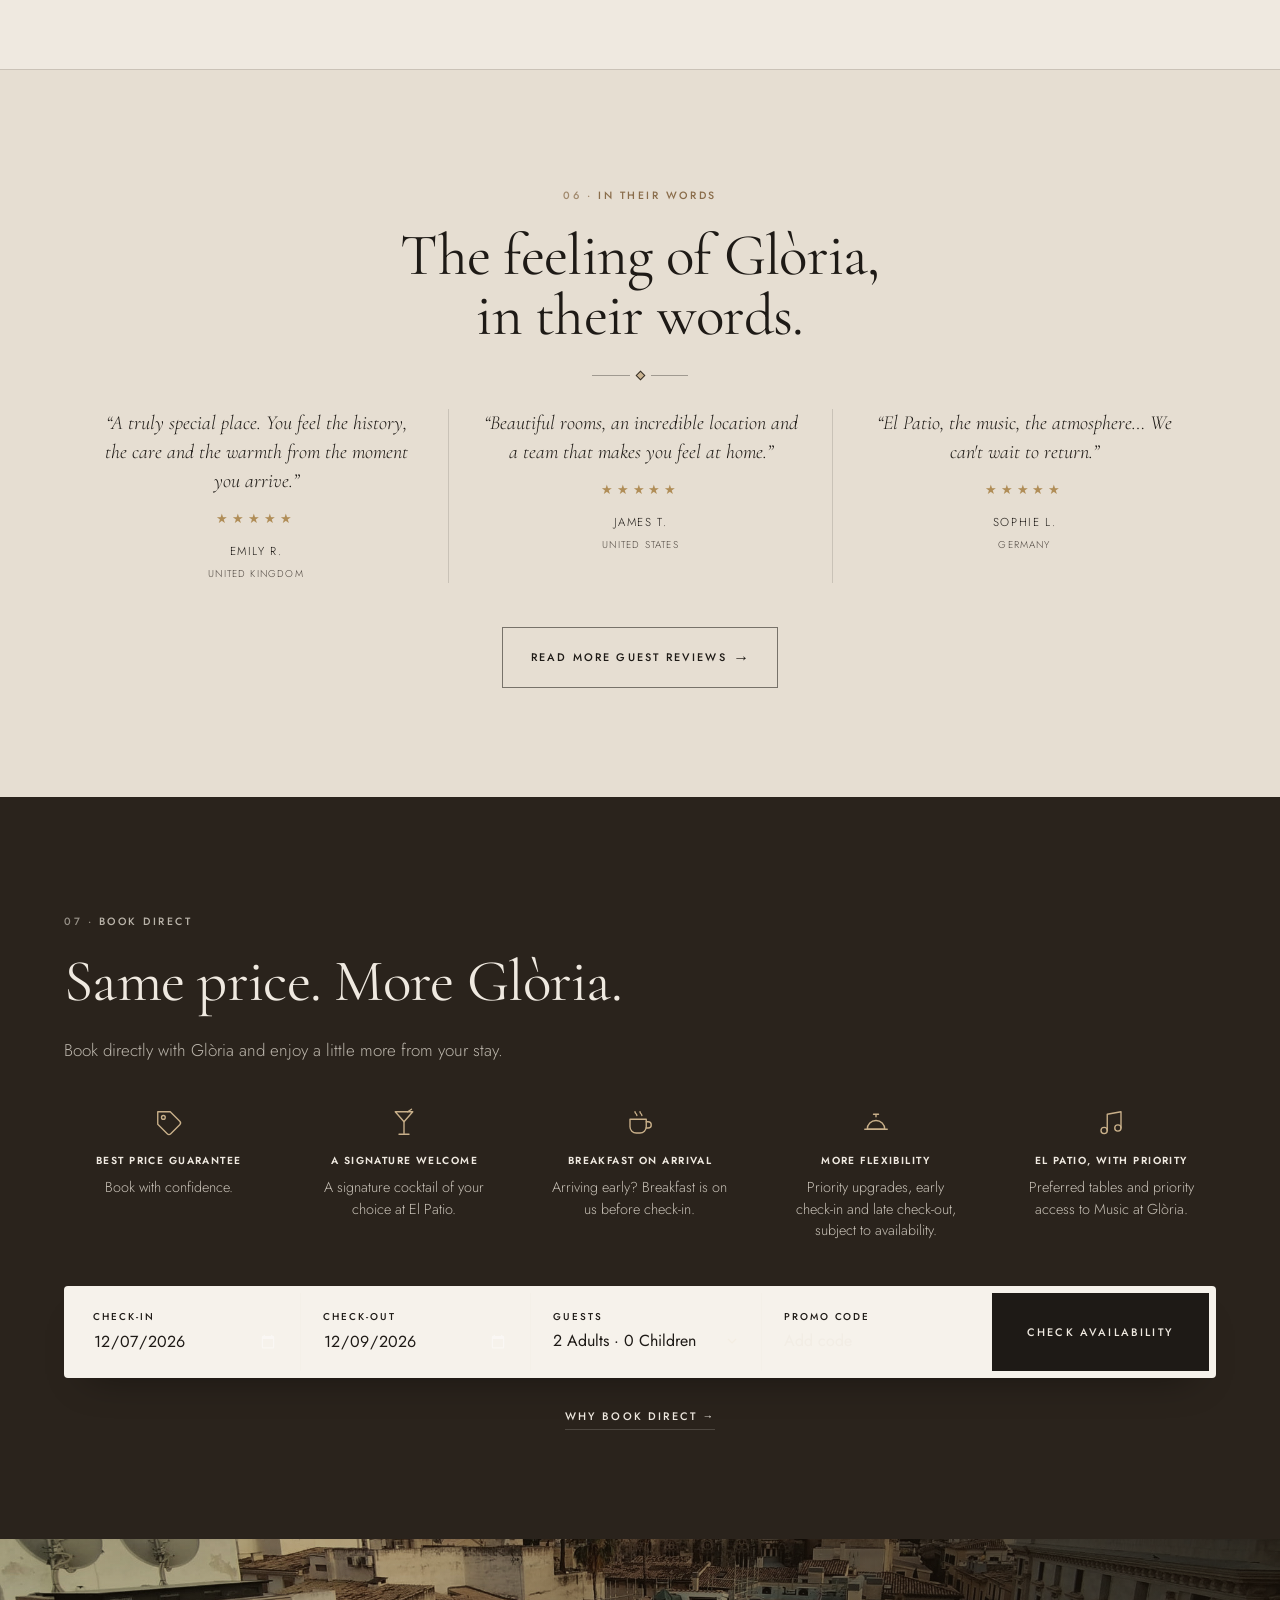
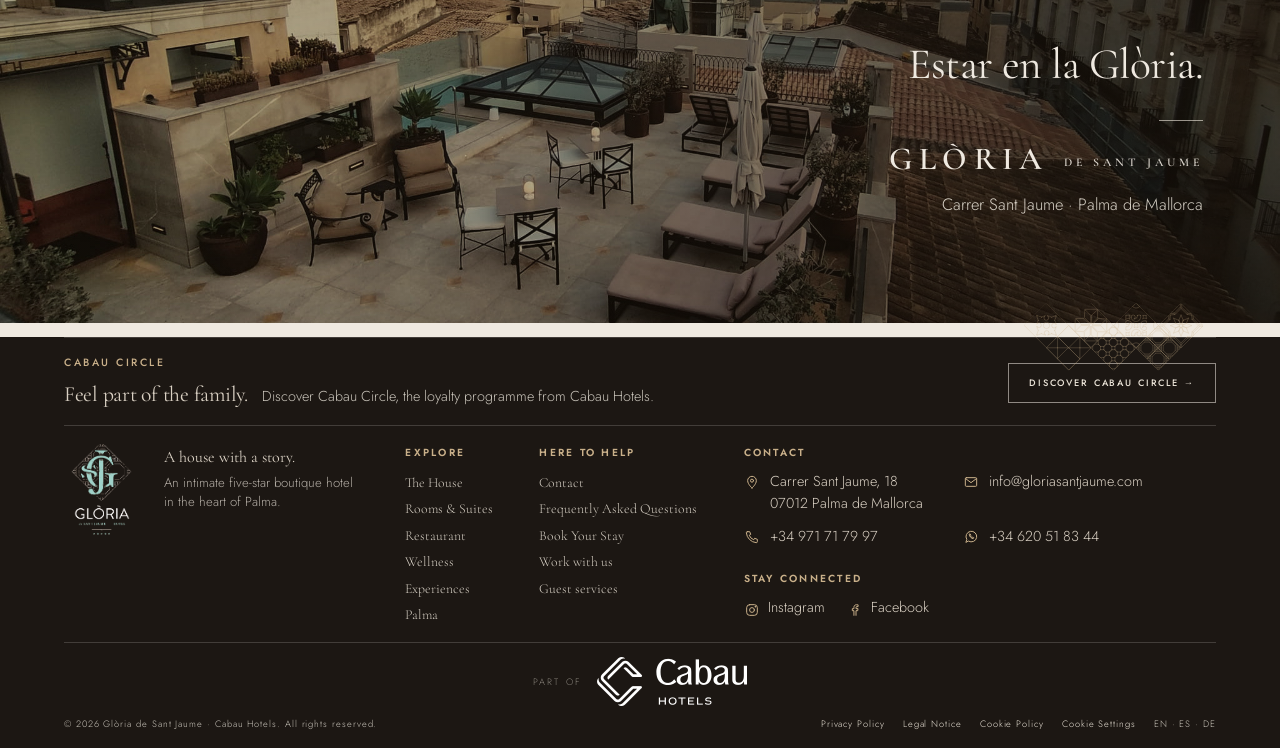
==== commit d106c8e5: "chore: site.js v21f (hero) Co-Authored-By: Claude Opus 5.5 <noreply@anthropic.com>" ====
--- a/index.html
+++ b/index.html
@@ -9,27 +9,29 @@
 <link rel="icon" type="image/png" sizes="64x64" href="img/favicon.png?v=02558355">
 <link rel="apple-touch-icon" href="img/apple-touch-icon.png?v=4d293441">
 <meta name="theme-color" content="#534134">
-<link rel="preload" as="image" href="img/hero-poster.jpg?v=6ab8a86e" fetchpriority="high" media="(min-width: 900px), (orientation: landscape)">
-<link rel="preload" as="image" href="img/hero-poster-v.jpg?v=9ad2538a" fetchpriority="high" media="(max-width: 899px) and (orientation: portrait)">
+<link rel="preload" as="image" href="img/hero-poster.jpg?v=74415df9" fetchpriority="high" media="(min-width: 900px), (orientation: landscape)">
+<link rel="preload" as="image" href="img/hero-poster-v.jpg?v=d48ed211" fetchpriority="high" media="(max-width: 899px) and (orientation: portrait)">
 <link rel="preconnect" href="https://fonts.googleapis.com">
 <link rel="preconnect" href="https://fonts.gstatic.com" crossorigin>
-<link rel="stylesheet" href="https://fonts.googleapis.com/css2?family=Cormorant+Garamond:wght@500;600;700&family=Karma:wght@300;400;500;600;700&family=Montserrat:wght@400;500;600&display=swap">
+<link rel="stylesheet" href="https://fonts.googleapis.com/css2?family=Cormorant+Garamond:ital,wght@0,400;0,500;0,600;1,400;1,500&family=Jost:wght@300;400;500;600&display=swap">
 <link rel="stylesheet" href="css/styles.css?v=75">
 <link rel="stylesheet" href="css/concierge.css?v=3">
+<link rel="stylesheet" href="css/requests.css?v=3">
+<link rel="stylesheet" href="css/web2.css?v=3">
 <meta property="og:type" content="website">
 <meta property="og:site_name" content="Glòria de Sant Jaume">
 <meta property="og:title" content="Glòria de Sant Jaume · A house with a story">
 <meta property="og:description" content="An intimate five-star boutique hotel in a historic house in the heart of Palma de Mallorca.">
-<meta property="og:image" content="https://web.hotelgloria.es/img/interior-patio-hotel-gloria-de-sant-jaume-palma.jpg">
+<meta property="og:image" content="https://web2.hotelgloria.es/img/interior-patio-hotel-gloria-de-sant-jaume-palma.jpg">
 <meta name="twitter:card" content="summary_large_image">
-<script type="application/ld+json">{"@context": "https://schema.org", "@type": "Hotel", "name": "Hotel Glòria de Sant Jaume", "description": "An intimate five-star boutique hotel in a historic house in the heart of Palma de Mallorca.", "url": "https://web.hotelgloria.es/", "telephone": "+34 971 71 79 97", "email": "info@gloriasantjaume.com", "image": "https://web.hotelgloria.es/img/interior-patio-hotel-gloria-de-sant-jaume-palma.jpg", "logo": "https://web.hotelgloria.es/img/logo-light.png", "starRating": {"@type": "Rating", "ratingValue": "5"}, "numberOfRooms": 14, "priceRange": "€€€€", "address": {"@type": "PostalAddress", "streetAddress": "Carrer Sant Jaume, 18", "postalCode": "07012", "addressLocality": "Palma", "addressRegion": "Illes Balears", "addressCountry": "ES"}, "amenityFeature": [{"@type": "LocationFeatureSpecification", "name": "Heated indoor pool", "value": true}, {"@type": "LocationFeatureSpecification", "name": "Rooftop pool", "value": true}, {"@type": "LocationFeatureSpecification", "name": "Sauna", "value": true}, {"@type": "LocationFeatureSpecification", "name": "Steam bath", "value": true}, {"@type": "LocationFeatureSpecification", "name": "Spa treatments", "value": true}, {"@type": "LocationFeatureSpecification", "name": "Restaurant", "value": true}], "brand": {"@type": "Brand", "name": "Cabau Hotels", "url": "https://cabauhotels.com/"}, "@id": "https://web.hotelgloria.es/#hotel", "geo": {"@type": "GeoCoordinates", "latitude": 39.5733526, "longitude": 2.6480637}, "sameAs": ["https://www.instagram.com/hotelgloriasantjaume", "https://www.facebook.com/hotelgloriasantjaume"], "potentialAction": {"@type": "ReserveAction", "target": "https://bookings.cabauhotels.com/en/step-1?id=ltMOyTAWCIHXU0fOduo%24%3Aw"}}</script>
+<script type="application/ld+json">{"@context": "https://schema.org", "@type": "Hotel", "name": "Hotel Glòria de Sant Jaume", "description": "An intimate five-star boutique hotel in a historic house in the heart of Palma de Mallorca.", "url": "https://web2.hotelgloria.es/", "telephone": "+34 971 71 79 97", "email": "info@gloriasantjaume.com", "image": "https://web2.hotelgloria.es/img/interior-patio-hotel-gloria-de-sant-jaume-palma.jpg", "logo": "https://web2.hotelgloria.es/img/logo-light.png", "starRating": {"@type": "Rating", "ratingValue": "5"}, "numberOfRooms": 14, "priceRange": "€€€€", "address": {"@type": "PostalAddress", "streetAddress": "Carrer Sant Jaume, 18", "postalCode": "07012", "addressLocality": "Palma", "addressRegion": "Illes Balears", "addressCountry": "ES"}, "amenityFeature": [{"@type": "LocationFeatureSpecification", "name": "Heated indoor pool", "value": true}, {"@type": "LocationFeatureSpecification", "name": "Rooftop pool", "value": true}, {"@type": "LocationFeatureSpecification", "name": "Sauna", "value": true}, {"@type": "LocationFeatureSpecification", "name": "Steam bath", "value": true}, {"@type": "LocationFeatureSpecification", "name": "Spa treatments", "value": true}, {"@type": "LocationFeatureSpecification", "name": "Restaurant", "value": true}], "brand": {"@type": "Brand", "name": "Cabau Hotels", "url": "https://cabauhotels.com/"}, "@id": "https://web2.hotelgloria.es/#hotel", "geo": {"@type": "GeoCoordinates", "latitude": 39.5733526, "longitude": 2.6480637}, "sameAs": ["https://www.instagram.com/hotelgloriasantjaume", "https://www.facebook.com/hotelgloriasantjaume"], "potentialAction": {"@type": "ReserveAction", "target": "https://bookings.cabauhotels.com/en/step-1?id=ltMOyTAWCIHXU0fOduo%24%3Aw"}}</script>
 <!--seo:start-->
 <meta name="twitter:card" content="summary_large_image">
 <meta name="twitter:title" content="Glòria de Sant Jaume · A house with a story">
 <meta name="twitter:description" content="Glòria de Sant Jaume — an intimate five-star boutique hotel in a historic house in the heart of Palma de Mallorca.">
-<meta name="twitter:image" content="https://web.hotelgloria.es/img/interior-patio-hotel-gloria-de-sant-jaume-palma.jpg">
-<meta property="og:url" content="https://web.hotelgloria.es/">
-<script type="application/ld+json">{"@context": "https://schema.org", "@graph": [{"@type": "WebPage", "@id": "https://web.hotelgloria.es/#webpage", "url": "https://web.hotelgloria.es/", "name": "Glòria de Sant Jaume · A house with a story", "description": "Glòria de Sant Jaume — an intimate five-star boutique hotel in a historic house in the heart of Palma de Mallorca.", "inLanguage": "en", "isPartOf": {"@type": "WebSite", "@id": "https://web.hotelgloria.es/#website", "url": "https://web.hotelgloria.es/", "name": "Glòria de Sant Jaume"}, "about": {"@id": "https://web.hotelgloria.es/#hotel"}, "primaryImageOfPage": {"@type": "ImageObject", "url": "https://web.hotelgloria.es/img/interior-patio-hotel-gloria-de-sant-jaume-palma.jpg"}}, {"@type": "BreadcrumbList", "itemListElement": [{"@type": "ListItem", "position": 1, "name": "Glòria de Sant Jaume", "item": "https://web.hotelgloria.es/"}]}]}</script>
+<meta name="twitter:image" content="https://web2.hotelgloria.es/img/interior-patio-hotel-gloria-de-sant-jaume-palma.jpg">
+<meta property="og:url" content="https://web2.hotelgloria.es/">
+<script type="application/ld+json">{"@context": "https://schema.org", "@graph": [{"@type": "WebPage", "@id": "https://web2.hotelgloria.es/#webpage", "url": "https://web2.hotelgloria.es/", "name": "Glòria de Sant Jaume · A house with a story", "description": "Glòria de Sant Jaume — an intimate five-star boutique hotel in a historic house in the heart of Palma de Mallorca.", "inLanguage": "en", "isPartOf": {"@type": "WebSite", "@id": "https://web2.hotelgloria.es/#website", "url": "https://web2.hotelgloria.es/", "name": "Glòria de Sant Jaume"}, "about": {"@id": "https://web2.hotelgloria.es/#hotel"}, "primaryImageOfPage": {"@type": "ImageObject", "url": "https://web2.hotelgloria.es/img/interior-patio-hotel-gloria-de-sant-jaume-palma.jpg"}}, {"@type": "BreadcrumbList", "itemListElement": [{"@type": "ListItem", "position": 1, "name": "Glòria de Sant Jaume", "item": "https://web2.hotelgloria.es/"}]}]}</script>
 <!--seo:end-->
 </head>
 <body>
@@ -46,6 +48,7 @@
       <a href="wellness.html">Wellness</a>
       <a href="experiences.html">Experiences</a>
       <a href="palma.html">Palma</a>
+      <a class="nav-guest" href="guest.html">Guest area</a>
     </nav>
     <div class="header-right">
       <a class="btn btn-ghost-light" href="#book" data-book>Book</a>
@@ -56,7 +59,7 @@
 
 <!-- ================= 01 · HERO ================= -->
 <section class="hero">
-  <video class="bg hero-video" data-hero-video muted loop playsinline autoplay preload="none" poster="img/hero-poster.jpg?v=6ab8a86e" aria-hidden="true"></video>
+  <video class="bg hero-video" data-hero-video muted loop playsinline autoplay preload="none" poster="img/hero-poster.jpg?v=74415df9" aria-hidden="true"></video>
   <div class="hero-in">
     <h1>A house<br>with a story.</h1>
     <p class="sub">An intimate five-star house in the heart of Palma.</p>
@@ -88,12 +91,12 @@
     <div>
       <div class="house-grid house-grid-4">
         <div class="hg-row">
-          <div class="imgframe" style="--r:1.243"><img loading="lazy" decoding="async" src="img/el-isleno-19th-century-newspaper-framed-hotel-gloria-palma.jpg?v=37532fa9" alt="El Isleño, a 19th-century Palma newspaper framed at Hotel Glòria de Sant Jaume"></div>
-          <div class="imgframe" style="--r:.9"><img loading="lazy" decoding="async" src="img/carved-stone-detail-historic-house-palma.jpg?v=6bbf54f6" alt="Carved stone detail in the historic house of Glòria de Sant Jaume, Palma"></div>
+          <div class="imgframe" style="--r:1.243"><img loading="lazy" decoding="async" src="img/el-isleno-19th-century-newspaper-framed-hotel-gloria-palma.jpg?v=a5c48e13" alt="El Isleño, a 19th-century Palma newspaper framed at Hotel Glòria de Sant Jaume"></div>
+          <div class="imgframe" style="--r:.9"><img loading="lazy" decoding="async" src="img/carved-stone-detail-historic-house-palma.jpg?v=ab305ade" alt="Carved stone detail in the historic house of Glòria de Sant Jaume, Palma"></div>
         </div>
         <div class="hg-row">
-          <div class="imgframe" style="--r:1"><img loading="lazy" decoding="async" src="img/original-hydraulic-tiles-hotel-gloria-palma.jpg?v=3013d6c1" alt="Original Mallorcan hydraulic tiles at Hotel Glòria de Sant Jaume"></div>
-          <div class="imgframe" style="--r:1"><img loading="lazy" decoding="async" src="img/gilded-wrought-iron-detail-hotel-gloria-palma.jpg?v=fc2034fe" alt="Gilded wrought-iron detail at Hotel Glòria de Sant Jaume"></div>
+          <div class="imgframe" style="--r:1"><img loading="lazy" decoding="async" src="img/original-hydraulic-tiles-hotel-gloria-palma.jpg?v=58a15f52" alt="Original Mallorcan hydraulic tiles at Hotel Glòria de Sant Jaume"></div>
+          <div class="imgframe" style="--r:1"><img loading="lazy" decoding="async" src="img/gilded-wrought-iron-detail-hotel-gloria-palma.jpg?v=82d0f574" alt="Gilded wrought-iron detail at Hotel Glòria de Sant Jaume"></div>
         </div>
       </div>
       <p class="eyebrow" style="margin-top:14px">Look closer</p>
@@ -103,7 +106,7 @@
 
 <!-- ================= 03 · ROOMS ================= -->
 <section class="cover cover-light">
-  <img class="cover-bg" loading="lazy" decoding="async" src="img/boutique-hotel-room-palma-old-town-gloria.jpg?v=c7f3baff" alt="A room at Glòria de Sant Jaume, boutique hotel in Palma old town">
+  <img class="cover-bg" loading="lazy" decoding="async" src="img/boutique-hotel-room-palma-old-town-gloria.jpg?v=509d9985" alt="A room at Glòria de Sant Jaume, boutique hotel in Palma old town">
   <div class="wrap"><div class="cover-text">
       <span class="eyebrow">Rooms &amp; Suites</span>
       <h2>Fourteen rooms.<br>Each with its own character.</h2>
@@ -125,16 +128,16 @@
       <p class="muted">At the centre of Glòria, El Patio brings the house to life from breakfast to evening. Seasonal cooking, cocktails, conversation and nights accompanied by music. For hotel guests and visitors alike.</p>
       <div class="stack-cta">
         <a class="btn btn-dark" href="el-patio.html">Explore El Patio</a>
-        <a class="btn btn-ghost" href="#" data-elpatio-reserve>Reserve a table</a>
-      </div>
-    </div>
-    <div class="imgframe" style="aspect-ratio:4/3"><img loading="lazy" decoding="async" src="img/el-patio-courtyard-restaurant-hotel-gloria-palma.jpg?v=e7696e81" alt="The courtyard of El Patio de Glòria restaurant in Palma"></div>
+        <a class="btn btn-ghost" href="#" role="button" data-request="restaurant">Request a table</a><a class="btn btn-ghost req-alt" href="#" data-elpatio-reserve>Reserve a table</a>
+      </div>
+    </div>
+    <div class="imgframe" style="aspect-ratio:4/3"><img loading="lazy" decoding="async" src="img/el-patio-courtyard-restaurant-hotel-gloria-palma.jpg?v=64f91068" alt="The courtyard of El Patio de Glòria restaurant in Palma"></div>
   </div>
 </section>
 
 <!-- ================= 05 · MUSIC ================= -->
 <section class="cover cover-dark music-cover hm-music">
-  <img class="cover-bg" loading="lazy" decoding="async" src="img/el-patio-dining-room-piano-palma.jpg?v=2abacd80" alt="The dining room of El Patio de Glòria with the piano by the window">
+  <img class="cover-bg" loading="lazy" decoding="async" src="img/el-patio-dining-room-piano-palma.jpg?v=7a51e58b" alt="The dining room of El Patio de Glòria with the piano by the window">
   <div class="wrap cover-grid">
     <div class="cover-text">
       <span class="eyebrow">Music at Glòria</span>
@@ -142,7 +145,7 @@
       <span class="music-rule" aria-hidden="true"></span>
       <p class="muted">For three years, live music has been part of the rhythm of Glòria. Piano, voices and different sounds fill the house throughout the week.</p>
       <p class="muted">Every evening, live music accompanies dinner at El Patio, from 20:00 – 22:00.</p>
-      <div class="stack-cta"><a class="btn btn-ghost-light" href="#" data-elpatio-reserve>Reserve a table at El Patio</a><a class="link-arrow hm-music-prog" href="el-patio.html#music">See the full programme →</a></div>
+      <div class="stack-cta"><a class="btn btn-ghost-light" href="#" role="button" data-request="restaurant">Request a table</a><a class="btn btn-ghost-light req-alt" href="#" data-elpatio-reserve>Reserve a table at El Patio</a><a class="link-arrow hm-music-prog" href="el-patio.html#music">See the full programme →</a></div>
     </div>
     <!-- MUSIC-HOME:START (generado por tools/music_month.py) -->
       <div class="mp-next">
@@ -158,7 +161,7 @@
 <!-- ================= 06 · WELLNESS ================= -->
 <div class="wellness-split">
   <div class="pane dark-pane">
-    <img loading="lazy" decoding="async" class="bg" src="img/heated-pool-historic-cistern-hotel-gloria-palma.jpg?v=50cde12c" alt="Heated pool in the historic cistern beneath Hotel Glòria de Sant Jaume, Palma">
+    <img loading="lazy" decoding="async" class="bg" src="img/heated-pool-historic-cistern-hotel-gloria-palma.jpg?v=8a93e4d5" alt="Heated pool in the historic cistern beneath Hotel Glòria de Sant Jaume, Palma">
     <div class="inner">
       <span class="eyebrow" style="color:rgba(243,237,226,.75)">Beneath Glòria</span>
       <h2>A hidden sanctuary<br>beneath the house.</h2>
@@ -167,7 +170,7 @@
     </div>
   </div>
   <div class="pane light-pane">
-    <img loading="lazy" decoding="async" class="bg" src="img/palma-rooftops-cathedral-sant-jaume-bell-tower.jpg?v=90ff8c69" alt="The rooftops of Palma with the Cathedral and the Sant Jaume bell tower">
+    <img loading="lazy" decoding="async" class="bg" src="img/palma-rooftops-cathedral-sant-jaume-bell-tower.jpg?v=1ea4203e" alt="The rooftops of Palma with the Cathedral and the Sant Jaume bell tower">
     <div class="inner">
       <span class="eyebrow">Above Glòria</span>
       <h2 style="color:var(--ink)">Above the rooftops<br>of Palma.</h2>
@@ -185,9 +188,9 @@
     <h2 style="max-width:16ch">Palma, at your doorstep.</h2>
     <p class="muted">Step outside and the city begins. Glòria sits in the historic heart of Palma, made for discovering on foot.</p>
     <div class="palma-cards">
-      <a class="card" href="palma-48-hours.html"><div class="imgframe" style="aspect-ratio:4/3;margin-bottom:16px"><img loading="lazy" decoding="async" src="img/rooftop-terrace-sant-jaume-bell-tower-palma.jpg?v=56e67a49" alt="Rooftop terrace looking over the Sant Jaume bell tower in Palma"></div><div class="lab">48 Hours in Palma <span>→</span></div></a>
-      <a class="card" href="palma.html"><div class="imgframe" style="aspect-ratio:4/3;margin-bottom:16px"><img loading="lazy" decoding="async" src="img/palma-courtyard-morning.jpg?v=89cc50f9" alt="A quiet courtyard in Palma old town in the morning"></div><div class="lab">A Morning in Palma <span>→</span></div></a>
-      <a class="card" href="palma-first-day.html"><div class="imgframe" style="aspect-ratio:4/3;margin-bottom:16px"><img loading="lazy" decoding="async" src="img/palma-cathedral-reflected-parc-de-la-mar.jpg?v=e571ea99" alt="Palma Cathedral reflected in the lake of Parc de la Mar"></div><div class="lab">A Walk from Glòria <span>→</span></div></a>
+      <a class="card" href="palma-48-hours.html"><div class="imgframe" style="aspect-ratio:4/3;margin-bottom:16px"><img loading="lazy" decoding="async" src="img/rooftop-terrace-sant-jaume-bell-tower-palma.jpg?v=3c673876" alt="Rooftop terrace looking over the Sant Jaume bell tower in Palma"></div><div class="lab">48 Hours in Palma <span>→</span></div></a>
+      <a class="card" href="palma.html"><div class="imgframe" style="aspect-ratio:4/3;margin-bottom:16px"><img loading="lazy" decoding="async" src="img/palma-courtyard-morning.jpg?v=d63d230f" alt="A quiet courtyard in Palma old town in the morning"></div><div class="lab">A Morning in Palma <span>→</span></div></a>
+      <a class="card" href="palma-first-day.html"><div class="imgframe" style="aspect-ratio:4/3;margin-bottom:16px"><img loading="lazy" decoding="async" src="img/palma-cathedral-reflected-parc-de-la-mar.jpg?v=36a5b7eb" alt="Palma Cathedral reflected in the lake of Parc de la Mar"></div><div class="lab">A Walk from Glòria <span>→</span></div></a>
     </div>
   </div>
 </section>
@@ -243,7 +246,7 @@
 
 <!-- ================= 10 · CLOSING ================= -->
 <section class="closing">
-  <img loading="lazy" decoding="async" class="bg" src="img/rooftop-terrace-plunge-pool-hotel-gloria-palma.jpg?v=26eebfee" alt="The rooftop terrace and pool of Hotel Glòria de Sant Jaume over Palma">
+  <img loading="lazy" decoding="async" class="bg" src="img/rooftop-terrace-plunge-pool-hotel-gloria-palma.jpg?v=dc8ea021" alt="The rooftop terrace and pool of Hotel Glòria de Sant Jaume over Palma">
   <div class="inner">
     <h2>Estar en la Glòria.</h2>
     <span class="cl-rule" aria-hidden="true"></span>
@@ -274,7 +277,7 @@
         <li><a href="experiences.html">Experiences</a></li><li><a href="palma.html">Palma</a></li></ul></div>
       <div><h4>Here to help</h4><ul>
         <li><a href="#contact">Contact</a></li><li><a href="faq.html">Frequently Asked Questions</a></li>
-        <li><a href="#book" data-book>Book Your Stay</a></li><li><a href="careers.html">Work with us</a></li></ul></div>
+        <li><a href="#book" data-book>Book Your Stay</a></li><li><a href="careers.html">Work with us</a></li><li><a href="guest.html">Guest services</a></li></ul></div>
       <div id="contact"><h4>Contact</h4>
         <div class="ct-grid">
           <div class="contact-row"><svg class="ci" viewBox="0 0 24 24" width="16" height="16" fill="none" stroke="currentColor" stroke-width="1.5" stroke-linecap="round" stroke-linejoin="round" aria-hidden="true"><path d="M12 21s-6.5-5.6-6.5-11a6.5 6.5 0 0 1 13 0c0 5.4-6.5 11-6.5 11z"/><circle cx="12" cy="10" r="2.3"/></svg><span>Carrer Sant Jaume, 18<br>07012 Palma de Mallorca</span></div>
@@ -298,10 +301,11 @@
 
 <a class="sticky-book btn btn-dark" href="index.html#book" data-book>Check availability</a>
 
-<script src="js/i18n-data.js?v=23faq"></script>
+<script src="js/i18n-data.js?v=24faq"></script>
 <script src="js/i18n.js?v=4"></script>
 <script src="js/consent.js?v=4"></script>
 <script src="js/site.js?v=21f"></script>
-<script src="js/concierge.js?v=4t" defer></script>
+<script src="js/concierge.js?v=5t" defer></script>
+<script src="js/requests.js?v=7" defer></script>
 </body>
 </html>
--- a/css/requests.css
+++ b/css/requests.css
@@ -0,0 +1,86 @@
+/* ---------- Solicitudes de servicios del catálogo data/services.json (js/requests.js) ---------- */
+html.rq-lock,html.rq-lock body{overflow:hidden}
+.rq-overlay{position:fixed;inset:0;z-index:300;display:flex;align-items:center;justify-content:center;padding:24px;
+  background:rgba(33,25,18,.58);-webkit-backdrop-filter:blur(3px);backdrop-filter:blur(3px);opacity:0;transition:opacity .25s ease}
+.rq-overlay.is-open{opacity:1}
+.rq-dialog{position:relative;width:min(600px,100%);max-height:min(860px,calc(100svh - 48px));display:flex;flex-direction:column;
+  background:var(--cream);color:var(--ink);border:1px solid var(--line);box-shadow:0 40px 90px -40px rgba(20,14,9,.85);
+  transform:translateY(14px);transition:transform .3s cubic-bezier(.2,.8,.2,1);overflow:hidden}
+.rq-overlay.is-open .rq-dialog{transform:none}
+.rq-dialog::before{content:"";position:absolute;left:0;right:0;top:0;height:2px;background:var(--teal);opacity:.8;z-index:2}
+
+.rq-head{padding:34px 40px 18px;border-bottom:1px solid var(--line);background:var(--paper);flex:0 0 auto}
+.rq-eyebrow{font-family:var(--sans);font-size:.62rem;font-weight:600;letter-spacing:.28em;text-transform:uppercase;color:var(--turq-deep)}
+.rq-title{font-family:var(--serif);font-weight:400;font-size:clamp(1.8rem,3.4vw,2.3rem);line-height:1.05;margin:.3em 0 .35em;color:var(--brown-2)}
+.rq-intro{margin:0;font-size:.98rem;line-height:1.55;color:var(--muted);max-width:46ch}
+.rq-price{display:flex;align-items:center;gap:10px;margin:0 0 .7em;font-family:var(--sans);font-size:.7rem;font-weight:500;letter-spacing:.06em;color:var(--turq-deep)}
+.rq-price::before{content:"";width:18px;height:1px;background:var(--teal);flex:0 0 auto}
+.rq-x{position:absolute;top:12px;right:12px;z-index:3;width:44px;height:44px;display:flex;align-items:center;justify-content:center;
+  background:none;border:1px solid transparent;color:var(--ink);font-size:1.8rem;line-height:1;cursor:pointer;opacity:.7;transition:opacity .2s,border-color .2s}
+.rq-x:hover,.rq-x:focus-visible{opacity:1;border-color:var(--line)}
+
+.rq-body{flex:1 1 auto;overflow-y:auto;overscroll-behavior:contain;padding:22px 40px 30px}
+.rq-form{display:flex;flex-direction:column;gap:16px}
+.rq-row{display:grid;grid-template-columns:1fr 1fr;gap:16px}
+.rq-field{display:flex;flex-direction:column;gap:7px;min-width:0}
+.rq-field > label{font-family:var(--sans);font-size:.6rem;font-weight:600;letter-spacing:.18em;text-transform:uppercase;color:var(--muted)}
+.rq-req{color:var(--turq-deep)}
+.rq-opt{font-weight:500;letter-spacing:.1em;text-transform:none;font-size:.62rem;opacity:.85}
+.rq-field input,.rq-field select,.rq-field textarea{font:inherit;font-size:1rem;padding:12px;border:1px solid var(--line);background:var(--paper);color:var(--ink);
+  border-radius:0;width:100%;min-width:0;min-height:48px;-webkit-appearance:none;appearance:none}
+.rq-field select{background-image:linear-gradient(45deg,transparent 50%,var(--muted) 50%),linear-gradient(135deg,var(--muted) 50%,transparent 50%);
+  background-position:calc(100% - 18px) 50%,calc(100% - 13px) 50%;background-size:5px 5px;background-repeat:no-repeat;padding-right:34px}
+.rq-field input[type=date]{-webkit-appearance:auto;appearance:auto}
+.rq-field textarea{resize:vertical;min-height:84px}
+.rq-field input:focus,.rq-field select:focus,.rq-field textarea:focus{outline:none;border-color:var(--turq-deep);box-shadow:inset 0 -2px 0 var(--turq-deep)}
+.rq-field.is-invalid input,.rq-field.is-invalid select,.rq-field.is-invalid textarea{border-color:#9b3b2e}
+.rq-hint{margin:0;font-family:var(--sans);font-size:.72rem;line-height:1.5;color:var(--muted)}
+.rq-contact-hint{margin-top:-6px}
+.rq-hp{position:absolute;left:-9999px;width:1px;height:1px;overflow:hidden}
+.rq-check{display:flex;gap:12px;align-items:flex-start;font-size:.95rem;line-height:1.5;color:var(--ink);cursor:pointer;
+  background:var(--paper);border:1px solid var(--line);border-left:2px solid var(--teal);padding:12px 14px}
+.rq-check input{margin-top:4px;width:17px;height:17px;flex:0 0 auto;accent-color:var(--brown)}
+.rq-check a{color:var(--turq-deep);text-decoration:underline}
+.rq-actions{display:flex;flex-wrap:wrap;align-items:center;gap:12px 20px;margin-top:4px}
+.rq-send[disabled]{opacity:.6;cursor:progress;transform:none}
+.rq-status{margin:0;font-size:.95rem;color:var(--muted);flex:1 1 220px}
+.rq-status:empty{display:none}
+.rq-status.is-err{color:#9b3b2e}
+.rq-status.is-ok{color:#2f6b4f}
+
+/* confirmación */
+.rq-done{display:flex;flex-direction:column;align-items:center;text-align:center;padding:10px 0 6px;animation:rq-in .4s ease}
+@keyframes rq-in{from{opacity:0;transform:translateY(8px)}to{opacity:1;transform:none}}
+.rq-done-mark{width:46px;height:46px;border:1px solid var(--turq-deep);transform:rotate(45deg);margin:10px 0 22px;position:relative}
+.rq-done-mark::after{content:"";position:absolute;inset:9px;border:1px solid var(--teal);background:rgba(157,212,202,.25)}
+.rq-done-title{font-family:var(--serif);font-weight:400;font-size:1.9rem;line-height:1.1;margin:0 0 10px;color:var(--brown-2);outline:none}
+.rq-done p{margin:0 0 8px;max-width:40ch;font-size:1.02rem;line-height:1.55}
+.rq-muted{color:var(--muted);font-size:.95rem!important}
+.rq-summary{display:grid;grid-template-columns:auto 1fr;gap:8px 18px;text-align:left;margin:18px 0 24px;padding:16px 20px;width:100%;max-width:420px;
+  background:var(--paper);border:1px solid var(--line)}
+.rq-summary dt{font-family:var(--sans);font-size:.58rem;font-weight:600;letter-spacing:.16em;text-transform:uppercase;color:var(--muted);padding-top:4px}
+.rq-summary dd{margin:0;font-size:1rem}
+
+/* móvil: hoja a pantalla completa */
+@media (max-width:640px){
+  .rq-overlay{padding:0;align-items:stretch}
+  .rq-dialog{width:100%;max-height:none;height:100%;height:100dvh;border:0;transform:translateY(24px)}
+  .rq-head{padding:26px 20px 14px;padding-top:calc(26px + env(safe-area-inset-top,0px))}
+  .rq-x{top:calc(8px + env(safe-area-inset-top,0px));right:6px}
+  .rq-title{padding-right:40px}
+  .rq-body{padding:18px 20px calc(28px + env(safe-area-inset-bottom,0px))}
+  .rq-row{grid-template-columns:1fr}
+  .rq-send{width:100%;justify-content:center}
+}
+@media (prefers-reduced-motion:reduce){ .rq-overlay,.rq-dialog,.rq-done{transition:none;animation:none} }
+
+/* botones de la página: el enlace a TheFork queda como opción secundaria */
+.btn.req-alt{background:transparent!important;border-color:transparent!important;color:inherit;padding-inline:8px;text-decoration:underline;text-underline-offset:5px;text-decoration-thickness:1px}
+.btn.req-alt:hover{text-decoration-color:var(--teal);transform:none}
+.stack-cta:has([data-request]){flex-wrap:wrap!important;align-items:center}
+
+/* web2 · acceso «Área de clientes» en el menú principal */
+.main-nav .nav-guest{color:#9DD4CA;border:1px solid rgba(157,212,202,.55);padding:6px 12px;border-radius:999px;margin-left:6px}
+.site-header:not(.on-hero) .main-nav .nav-guest,.site-header.scrolled .main-nav .nav-guest{color:#2E685E;border-color:rgba(46,104,94,.45)}
+.main-nav .nav-guest:hover{background:rgba(157,212,202,.14)}
+@media (max-width:900px){ .main-nav .nav-guest{display:inline-block;margin:10px 0 0;border-radius:999px} }
--- a/css/web2.css
+++ b/css/web2.css
@@ -0,0 +1,129 @@
+/* =====================================================================
+   GLÒRIA · web2 — capa de estilo "editorial cinematográfico"
+   (según las referencias de Daniel, 26-09-2026). Se carga DESPUÉS de
+   styles.css y concierge.css: cambia tokens, tipografía y acabados,
+   no la estructura ni los textos.
+   Paleta: marfil · piedra · espresso · nogal · verde botella · bronce.
+   Tipos: Cormorant Garamond (titulares, fino y de alto contraste) +
+          Jost (cuerpo y etiquetas, ligero y geométrico).
+   ===================================================================== */
+:root{
+  --cream:     #EFE9E0;   /* marfil: fondo principal */
+  --cream-2:   #E6DED2;   /* piedra clara: sección alterna */
+  --paper:     #F6F2EB;   /* papel: tarjetas */
+  --ink:       #1E1A16;   /* casi negro cálido: titulares y botones */
+  --muted:     #5D544B;   /* cuerpo */
+  --brown:     #1F1B17;   /* botones oscuros (antes marrón) */
+  --brown-2:   #2A231C;   /* espresso: bandas oscuras y pie */
+  --olive:     #2F3B33;   /* verde botella: reservar */
+  --teal:      #C9B08A;   /* acento sobre oscuro: bronce claro (sustituye al turquesa) */
+  --turq-deep: #8A6D4B;   /* acento sobre claro: bronce / nogal */
+  --line:      rgba(30,26,22,.14);
+  --line-light:rgba(239,233,224,.18);
+
+  --serif: "Cormorant Garamond", "Cormorant", Georgia, "Times New Roman", serif;
+  --body:  "Jost", "Helvetica Neue", Arial, sans-serif;
+  --sans:  "Jost", "Helvetica Neue", Arial, sans-serif;
+}
+
+/* ---------- base ---------- */
+body{font-family:var(--body);font-weight:300;font-size:16.5px;line-height:1.7;color:var(--ink);background:var(--cream)}
+h1,h2,h3,h4{font-family:var(--serif);font-weight:400;letter-spacing:-.012em;color:inherit}
+h1{font-weight:400}
+.section{padding-block:clamp(64px,8.5vw,120px)}
+.section h2{font-size:clamp(2.4rem,4.8vw,3.7rem);line-height:1.02;margin:.3em 0 .45em}
+.section p,.muted{color:var(--muted)}
+.section p{font-size:1rem;max-width:48ch}
+.serif-lead{font-family:var(--serif);font-weight:400}
+p strong,b{font-weight:500}
+
+/* etiquetas: pequeñas, espaciadas, en bronce y numeradas por sección (02 · …) */
+.eyebrow{font-family:var(--sans);font-size:.66rem;font-weight:500;letter-spacing:.24em;color:var(--turq-deep)}
+body{counter-reset:sec}
+body > section:not(.hero):not(.page-hero):not(.exp-hero):not(.mp){counter-increment:sec}
+body > section:not(.mp) .wrap > .eyebrow::before,
+body > section:not(.mp) .wrap > div > .eyebrow:first-child::before,
+body > section:not(.mp) .two-col > div > .eyebrow:first-child::before{content:counter(sec, decimal-leading-zero) " · ";opacity:.75}
+
+/* hilos finos entre secciones claras, como en las referencias */
+body > section.section + section.section:not(.mp):not(.closing):not(.band):not(.shop){border-top:1px solid var(--line)}
+
+/* ---------- botones ---------- */
+.btn{font-family:var(--sans);font-size:.68rem;font-weight:500;letter-spacing:.2em;padding:16px 28px;border-radius:0}
+.btn.has-arrow::after{content:"→";font-size:1rem;letter-spacing:0;transition:transform .2s}
+.btn.has-arrow:hover::after{transform:translateX(3px)}
+.btn-dark{background:var(--ink);color:var(--cream)}
+.btn-dark:hover{background:#000}
+.btn-olive,[data-elpatio-reserve].btn-dark,.btn[data-elpatio-reserve]:not(.btn-light):not(.btn-ghost-light){background:var(--olive);color:#F2EDE4;border-color:var(--olive)}
+.btn-ghost{border-color:rgba(30,26,22,.55);color:var(--ink)}
+.btn-ghost:hover{background:var(--ink);color:var(--cream)}
+.btn-ghost-light{border-color:rgba(239,233,224,.55)}
+.link-arrow{font-family:var(--sans);font-size:.68rem;font-weight:500;letter-spacing:.2em;border-bottom-color:rgba(30,26,22,.35)}
+
+/* ---------- cabecera ---------- */
+.site-header .main-nav a{font-family:var(--sans);font-weight:400;letter-spacing:.14em;font-size:.68rem}
+.site-header:not(.on-hero){background:rgba(239,233,224,.94);backdrop-filter:blur(8px);border-bottom:1px solid var(--line)}
+.site-header .header-right .btn{padding:11px 18px}
+.site-header:not(.on-hero) .header-right .btn{background:var(--ink);color:var(--cream);border-color:var(--ink)}
+
+/* ---------- héroes: más cine (negro cálido, texto fino) ---------- */
+.hero::before{background:linear-gradient(90deg,rgba(18,13,9,.62),rgba(18,13,9,.2) 55%,rgba(18,13,9,.35)),linear-gradient(180deg,rgba(18,13,9,.35),transparent 30%,transparent 65%,rgba(18,13,9,.55))}
+.page-hero::before{background:linear-gradient(90deg,rgba(18,13,9,.72),rgba(18,13,9,.28) 55%,rgba(18,13,9,.4))}
+.hero h1,.page-hero h1{font-weight:400;letter-spacing:-.02em;line-height:.98}
+.page-hero h1{font-size:clamp(3rem,6.4vw,5.4rem)}
+.hero .sub,.page-hero .sub,.page-hero p{font-family:var(--body);font-weight:300}
+
+/* ---------- barra de reservas ---------- */
+.booking-bar{border-radius:0;box-shadow:0 24px 50px -30px rgba(18,13,9,.55)}
+.booking-bar label,.booking-bar .lbl{font-family:var(--sans);letter-spacing:.18em;font-weight:500}
+.booking-bar button,.booking-bar .btn{background:var(--ink);color:var(--cream)}
+
+/* ---------- imágenes: esquinas vivas, sin marcos ---------- */
+.imgframe{border-radius:0}
+.music-media::after{border-color:rgba(30,26,22,.18)}
+
+/* ---------- bandas oscuras y pie: espresso ---------- */
+.band,.benefits{background:var(--brown-2)}
+.quote-band{background:var(--cream-2);color:var(--ink)}
+.footer{background:#1C1713;color:#D9D0C3}
+.footer a{color:#E9E2D6}
+.footer .eyebrow,.footer h4{color:var(--teal)}
+.mp{background:#1F1A15}
+.mp::before{background:radial-gradient(ellipse at 50% -10%,rgba(201,176,138,.16),transparent 60%)}
+.mp-month-name{color:var(--teal);font-weight:400}
+.mp-cell.is-special{background:rgba(201,176,138,.10);box-shadow:inset 0 2px 0 var(--teal)}
+.mp-card.is-today::after,.mp-cell.is-today::after{background:var(--teal);color:#1F1A15}
+.mp .btn-light{background:#F2EDE4;color:#1F1A15}
+.mp .btn-light:hover{background:var(--teal)}
+
+/* ---------- tarjetas y cuadrículas: aire y pies finos ---------- */
+.photo-cards .pc h3,.cat-grid h3,.cat h3{font-family:var(--serif);font-weight:400;font-size:1.55rem}
+.photo-cards .pc p,.cat-grid p{font-size:.92rem}
+.reviews blockquote,.reviews q{font-family:var(--serif);font-style:italic;font-size:1.25rem}
+
+/* ---------- aviso de cookies y concierge en la nueva paleta ---------- */
+.cc-card::before{background:var(--turq-deep)}
+.cc-eyebrow{color:var(--turq-deep)}
+.gc-launch{border-color:rgba(201,176,138,.6);box-shadow:0 14px 34px -12px rgba(18,13,9,.65),0 0 0 4px rgba(239,233,224,.9)}
+.gc-head{background:#1F1A15}
+.gc-head::after{background:var(--teal)}
+.gc-link.is-primary,.gc-btn{background:var(--ink)}
+
+/* ---------- móvil ---------- */
+@media (max-width:700px){
+  body{font-size:16px}
+  .section h2{font-size:clamp(2.2rem,9vw,2.8rem)}
+  .page-hero h1{font-size:clamp(2.6rem,11vw,3.4rem)}
+}
+
+/* ajustes de lectura */
+:root{--muted:#4F4740}
+.section p{font-size:1.06rem}
+.music-text h2{font-size:clamp(2.3rem,3.6vw,3.1rem)}
+.music-text .muted{max-width:42ch}
+.mp p.mp-month-name{font-family:var(--serif);font-style:italic;font-size:clamp(4.2rem,11vw,9rem);line-height:.9;color:var(--teal);max-width:none;margin:.12em 0 .08em}
+.mp p.mp-lead{color:rgba(239,233,224,.8);font-size:1.12rem;max-width:46ch}
+.mp .mp-sub,.mp .mp-note{color:rgba(239,233,224,.62)}
+.wellness-split .pane p,.band p,.benefits p,.closing p{color:inherit}
+
+.mp p.mp-note{font-size:.6rem;letter-spacing:.18em}
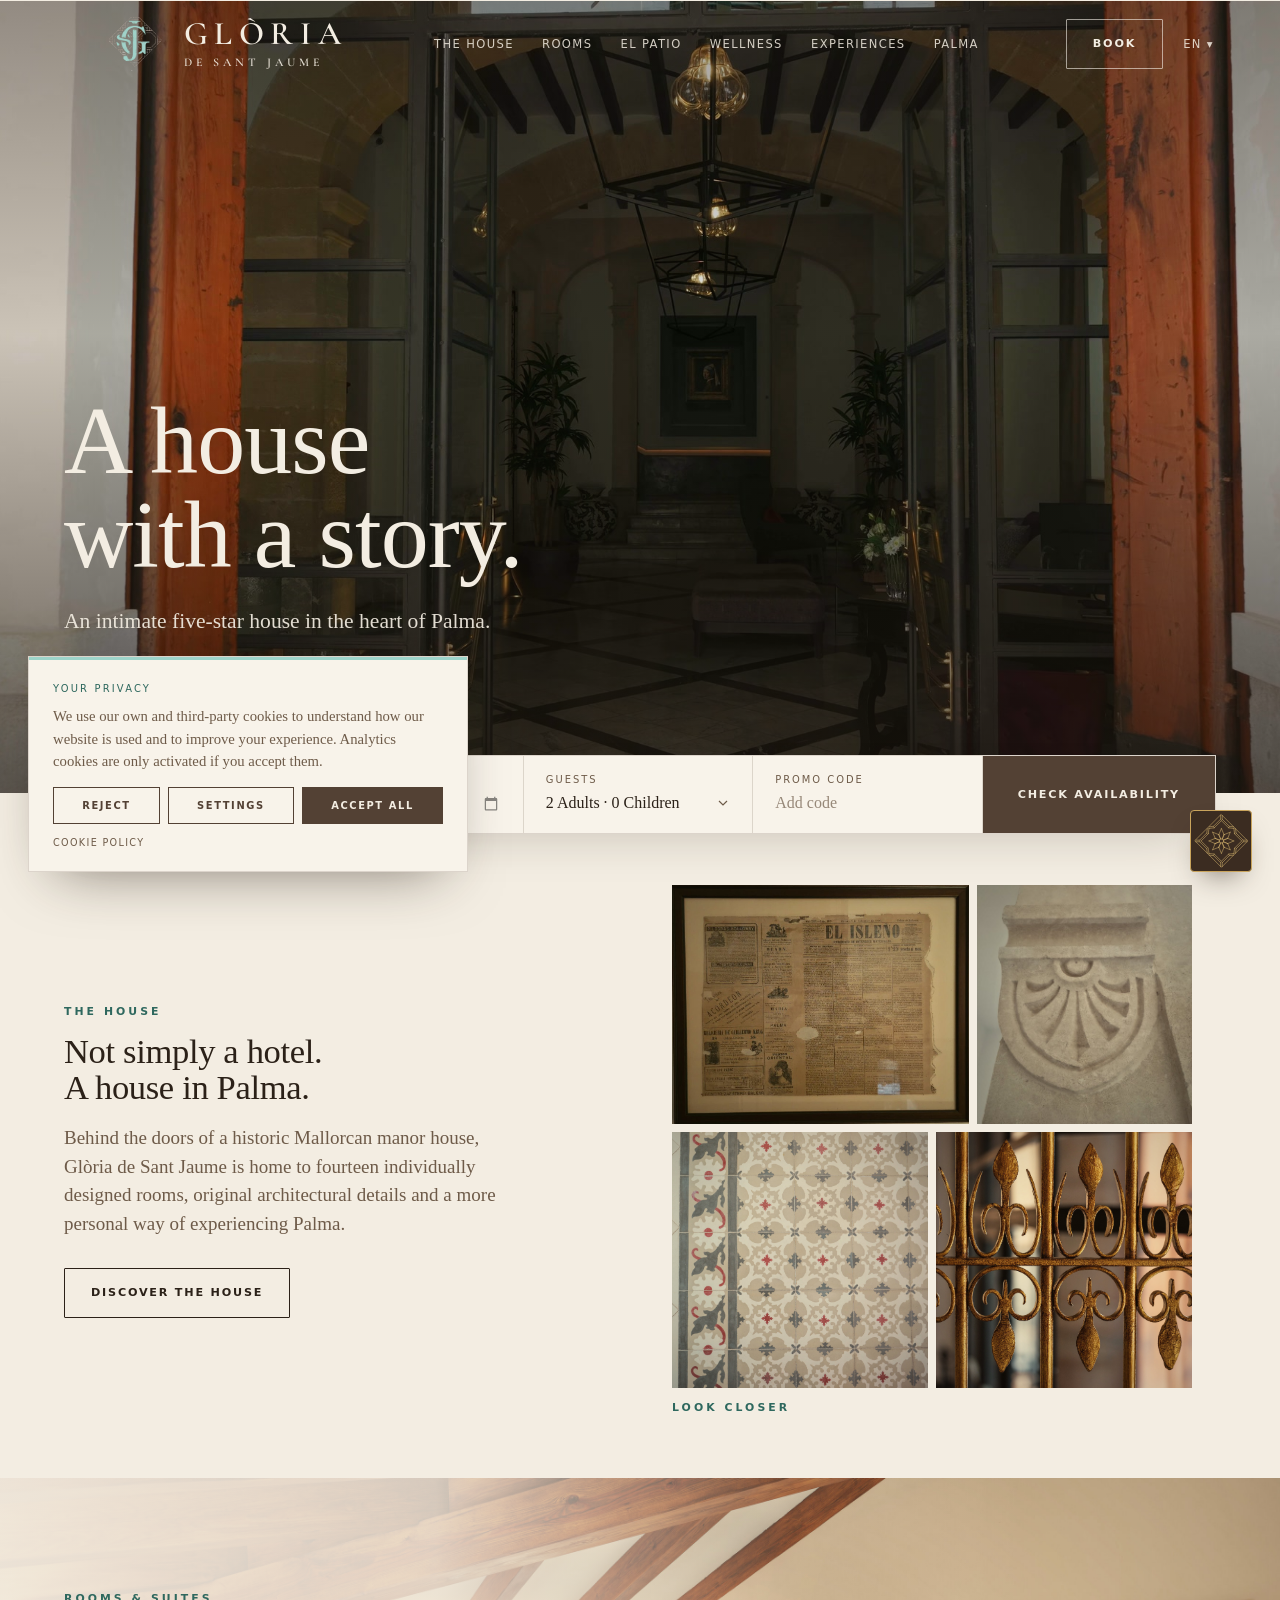
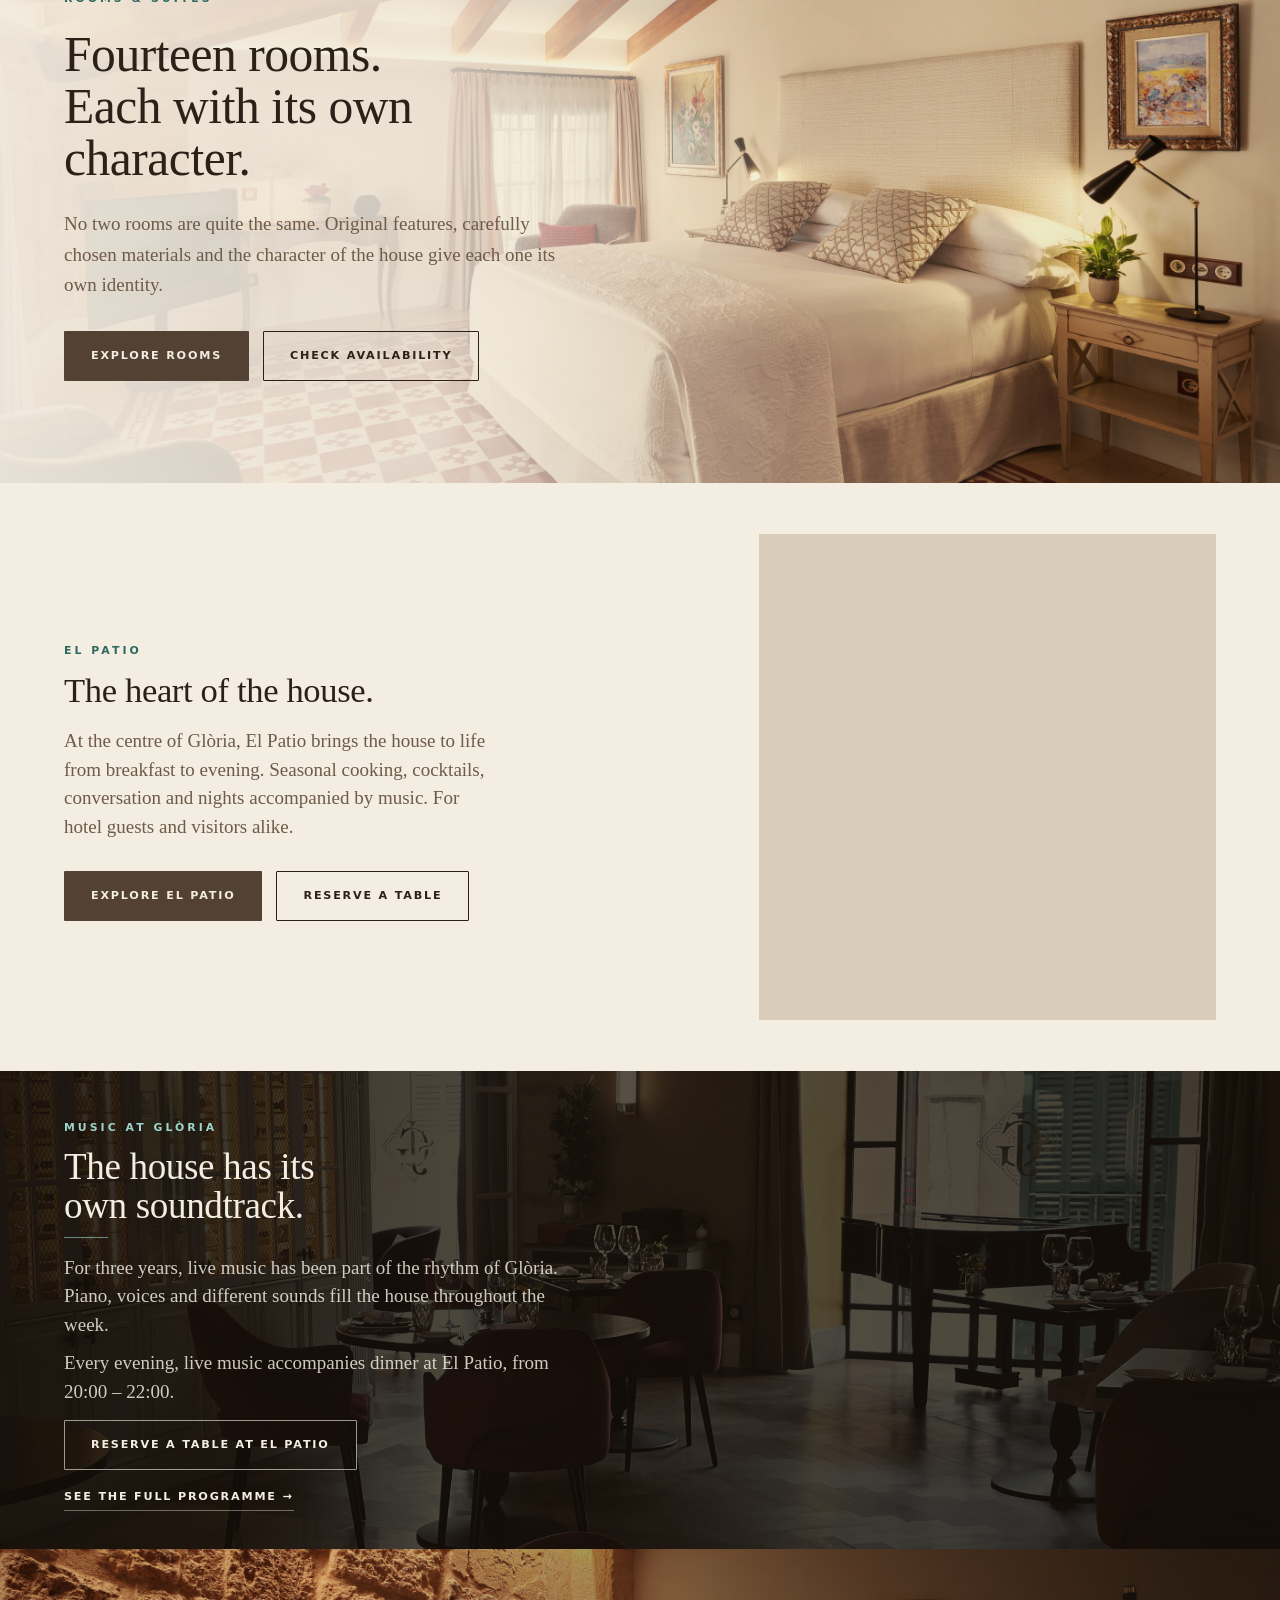
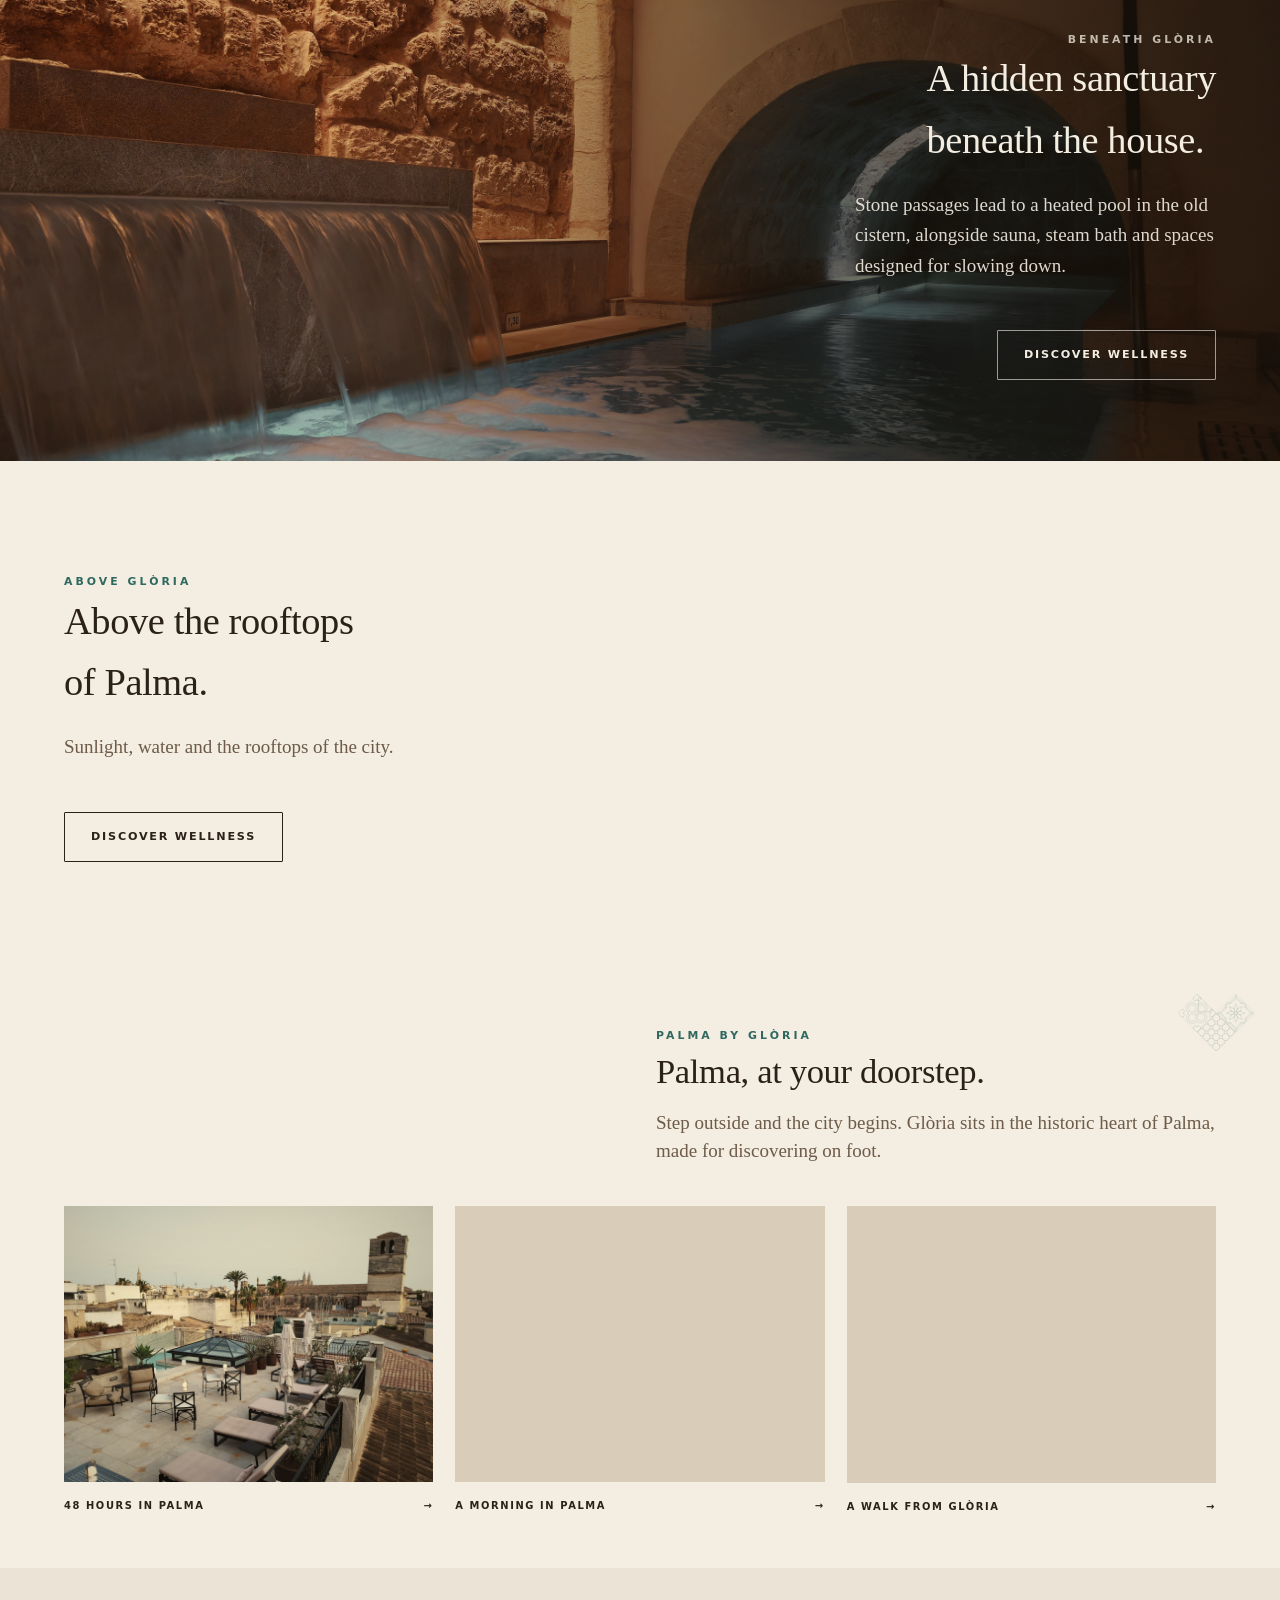
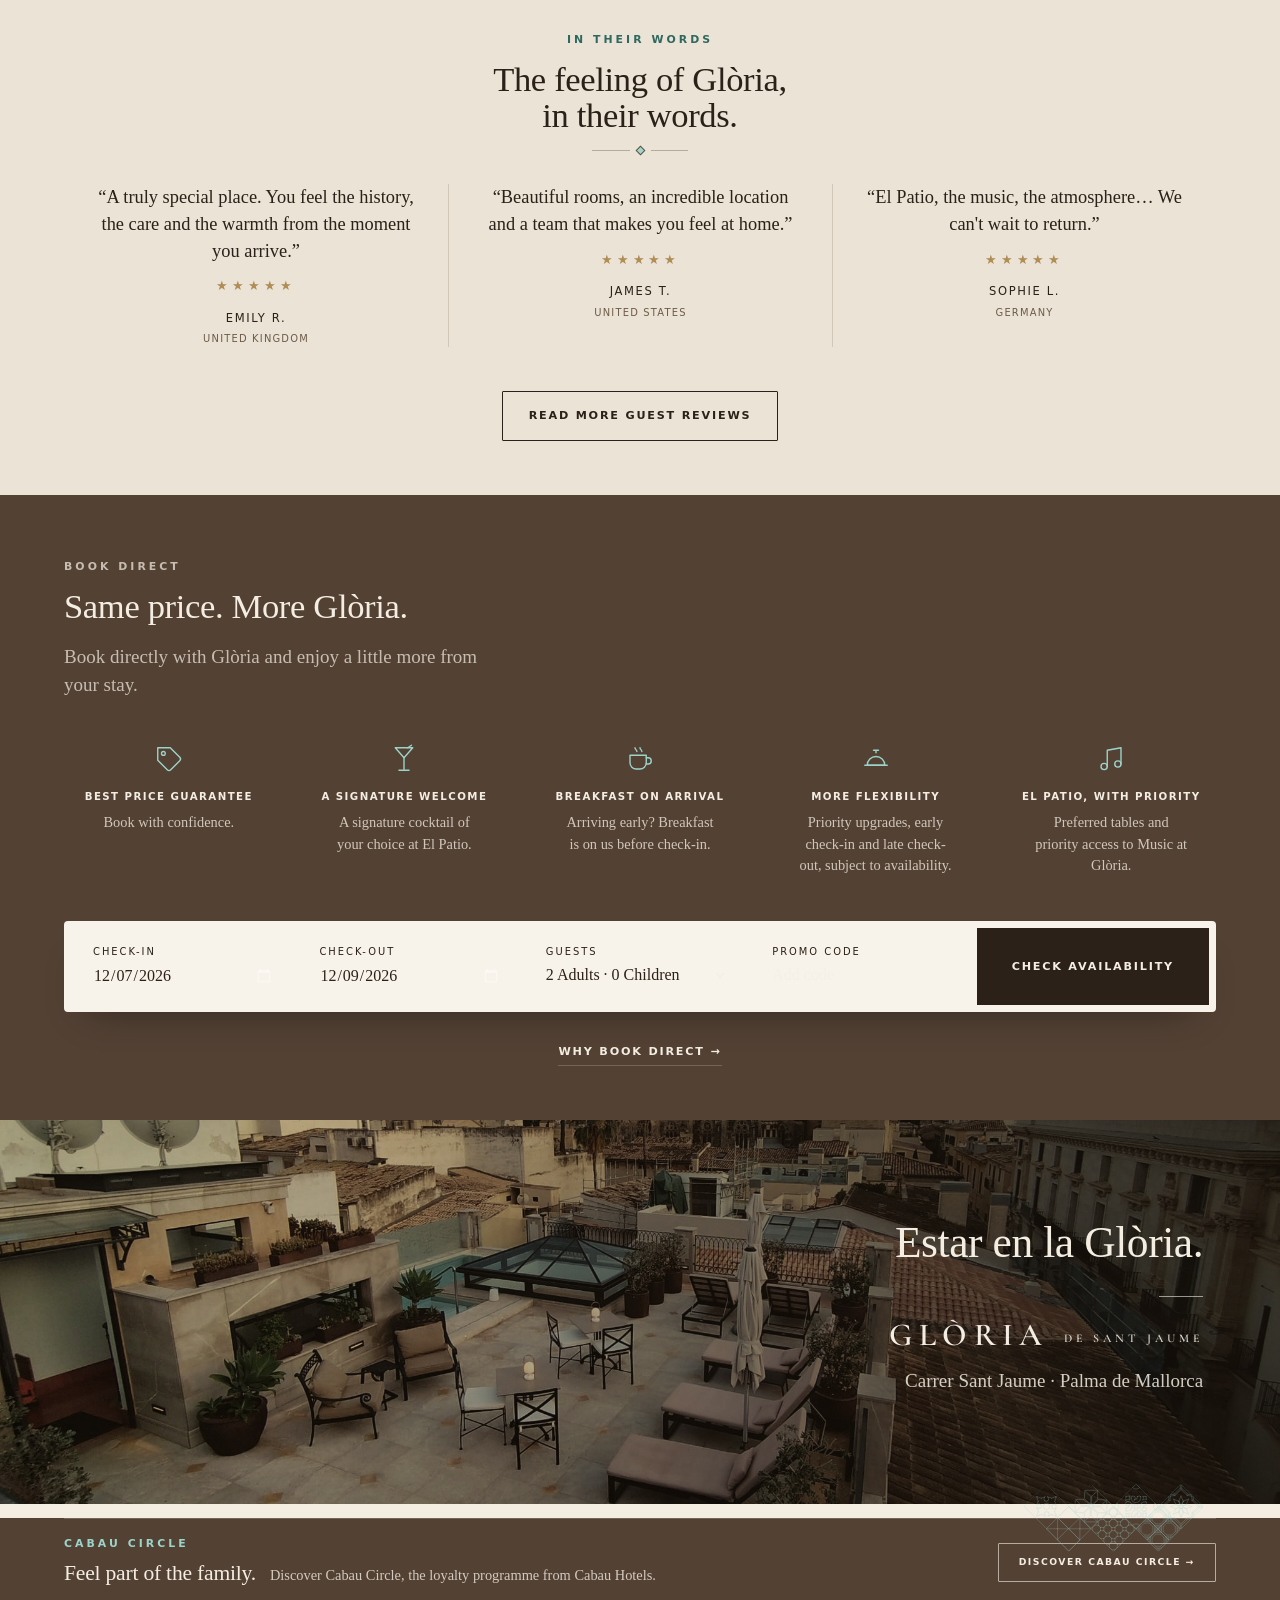
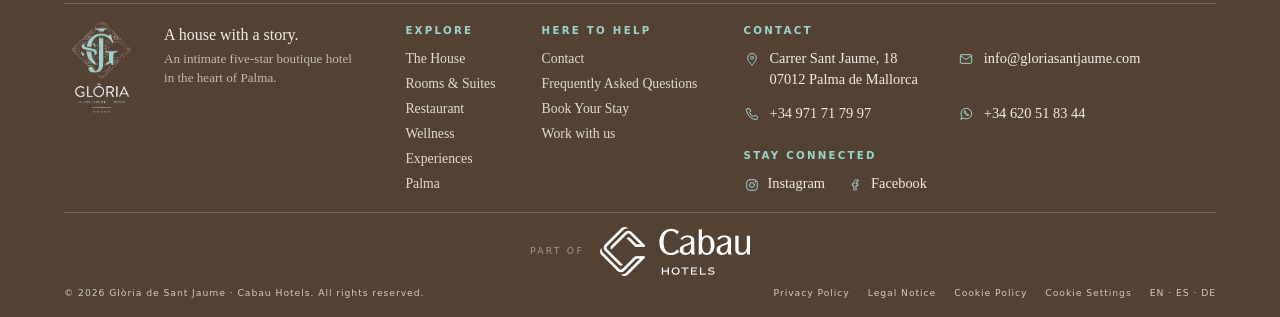
==== commit ce22bab7: "feat: vídeo del hero en móvil un 40% más lento (interpolado) Co-Authored-By: Claude Opus 5.5 <norepl" ====
--- a/index.html
+++ b/index.html
@@ -9,29 +9,27 @@
 <link rel="icon" type="image/png" sizes="64x64" href="img/favicon.png?v=02558355">
 <link rel="apple-touch-icon" href="img/apple-touch-icon.png?v=4d293441">
 <meta name="theme-color" content="#534134">
-<link rel="preload" as="image" href="img/hero-poster.jpg?v=74415df9" fetchpriority="high" media="(min-width: 900px), (orientation: landscape)">
-<link rel="preload" as="image" href="img/hero-poster-v.jpg?v=d48ed211" fetchpriority="high" media="(max-width: 899px) and (orientation: portrait)">
+<link rel="preload" as="image" href="img/hero-poster.jpg?v=6ab8a86e" fetchpriority="high" media="(min-width: 900px), (orientation: landscape)">
+<link rel="preload" as="image" href="img/hero-poster-v.jpg?v=e7e58417" fetchpriority="high" media="(max-width: 899px) and (orientation: portrait)">
 <link rel="preconnect" href="https://fonts.googleapis.com">
 <link rel="preconnect" href="https://fonts.gstatic.com" crossorigin>
-<link rel="stylesheet" href="https://fonts.googleapis.com/css2?family=Cormorant+Garamond:ital,wght@0,400;0,500;0,600;1,400;1,500&family=Jost:wght@300;400;500;600&display=swap">
+<link rel="stylesheet" href="https://fonts.googleapis.com/css2?family=Cormorant+Garamond:wght@500;600;700&family=Karma:wght@300;400;500;600;700&family=Montserrat:wght@400;500;600&display=swap">
 <link rel="stylesheet" href="css/styles.css?v=75">
 <link rel="stylesheet" href="css/concierge.css?v=3">
-<link rel="stylesheet" href="css/requests.css?v=3">
-<link rel="stylesheet" href="css/web2.css?v=3">
 <meta property="og:type" content="website">
 <meta property="og:site_name" content="Glòria de Sant Jaume">
 <meta property="og:title" content="Glòria de Sant Jaume · A house with a story">
 <meta property="og:description" content="An intimate five-star boutique hotel in a historic house in the heart of Palma de Mallorca.">
-<meta property="og:image" content="https://web2.hotelgloria.es/img/interior-patio-hotel-gloria-de-sant-jaume-palma.jpg">
+<meta property="og:image" content="https://web.hotelgloria.es/img/interior-patio-hotel-gloria-de-sant-jaume-palma.jpg">
 <meta name="twitter:card" content="summary_large_image">
-<script type="application/ld+json">{"@context": "https://schema.org", "@type": "Hotel", "name": "Hotel Glòria de Sant Jaume", "description": "An intimate five-star boutique hotel in a historic house in the heart of Palma de Mallorca.", "url": "https://web2.hotelgloria.es/", "telephone": "+34 971 71 79 97", "email": "info@gloriasantjaume.com", "image": "https://web2.hotelgloria.es/img/interior-patio-hotel-gloria-de-sant-jaume-palma.jpg", "logo": "https://web2.hotelgloria.es/img/logo-light.png", "starRating": {"@type": "Rating", "ratingValue": "5"}, "numberOfRooms": 14, "priceRange": "€€€€", "address": {"@type": "PostalAddress", "streetAddress": "Carrer Sant Jaume, 18", "postalCode": "07012", "addressLocality": "Palma", "addressRegion": "Illes Balears", "addressCountry": "ES"}, "amenityFeature": [{"@type": "LocationFeatureSpecification", "name": "Heated indoor pool", "value": true}, {"@type": "LocationFeatureSpecification", "name": "Rooftop pool", "value": true}, {"@type": "LocationFeatureSpecification", "name": "Sauna", "value": true}, {"@type": "LocationFeatureSpecification", "name": "Steam bath", "value": true}, {"@type": "LocationFeatureSpecification", "name": "Spa treatments", "value": true}, {"@type": "LocationFeatureSpecification", "name": "Restaurant", "value": true}], "brand": {"@type": "Brand", "name": "Cabau Hotels", "url": "https://cabauhotels.com/"}, "@id": "https://web2.hotelgloria.es/#hotel", "geo": {"@type": "GeoCoordinates", "latitude": 39.5733526, "longitude": 2.6480637}, "sameAs": ["https://www.instagram.com/hotelgloriasantjaume", "https://www.facebook.com/hotelgloriasantjaume"], "potentialAction": {"@type": "ReserveAction", "target": "https://bookings.cabauhotels.com/en/step-1?id=ltMOyTAWCIHXU0fOduo%24%3Aw"}}</script>
+<script type="application/ld+json">{"@context": "https://schema.org", "@type": "Hotel", "name": "Hotel Glòria de Sant Jaume", "description": "An intimate five-star boutique hotel in a historic house in the heart of Palma de Mallorca.", "url": "https://web.hotelgloria.es/", "telephone": "+34 971 71 79 97", "email": "info@gloriasantjaume.com", "image": "https://web.hotelgloria.es/img/interior-patio-hotel-gloria-de-sant-jaume-palma.jpg", "logo": "https://web.hotelgloria.es/img/logo-light.png", "starRating": {"@type": "Rating", "ratingValue": "5"}, "numberOfRooms": 14, "priceRange": "€€€€", "address": {"@type": "PostalAddress", "streetAddress": "Carrer Sant Jaume, 18", "postalCode": "07012", "addressLocality": "Palma", "addressRegion": "Illes Balears", "addressCountry": "ES"}, "amenityFeature": [{"@type": "LocationFeatureSpecification", "name": "Heated indoor pool", "value": true}, {"@type": "LocationFeatureSpecification", "name": "Rooftop pool", "value": true}, {"@type": "LocationFeatureSpecification", "name": "Sauna", "value": true}, {"@type": "LocationFeatureSpecification", "name": "Steam bath", "value": true}, {"@type": "LocationFeatureSpecification", "name": "Spa treatments", "value": true}, {"@type": "LocationFeatureSpecification", "name": "Restaurant", "value": true}], "brand": {"@type": "Brand", "name": "Cabau Hotels", "url": "https://cabauhotels.com/"}, "@id": "https://web.hotelgloria.es/#hotel", "geo": {"@type": "GeoCoordinates", "latitude": 39.5733526, "longitude": 2.6480637}, "sameAs": ["https://www.instagram.com/hotelgloriasantjaume", "https://www.facebook.com/hotelgloriasantjaume"], "potentialAction": {"@type": "ReserveAction", "target": "https://bookings.cabauhotels.com/en/step-1?id=ltMOyTAWCIHXU0fOduo%24%3Aw"}}</script>
 <!--seo:start-->
 <meta name="twitter:card" content="summary_large_image">
 <meta name="twitter:title" content="Glòria de Sant Jaume · A house with a story">
 <meta name="twitter:description" content="Glòria de Sant Jaume — an intimate five-star boutique hotel in a historic house in the heart of Palma de Mallorca.">
-<meta name="twitter:image" content="https://web2.hotelgloria.es/img/interior-patio-hotel-gloria-de-sant-jaume-palma.jpg">
-<meta property="og:url" content="https://web2.hotelgloria.es/">
-<script type="application/ld+json">{"@context": "https://schema.org", "@graph": [{"@type": "WebPage", "@id": "https://web2.hotelgloria.es/#webpage", "url": "https://web2.hotelgloria.es/", "name": "Glòria de Sant Jaume · A house with a story", "description": "Glòria de Sant Jaume — an intimate five-star boutique hotel in a historic house in the heart of Palma de Mallorca.", "inLanguage": "en", "isPartOf": {"@type": "WebSite", "@id": "https://web2.hotelgloria.es/#website", "url": "https://web2.hotelgloria.es/", "name": "Glòria de Sant Jaume"}, "about": {"@id": "https://web2.hotelgloria.es/#hotel"}, "primaryImageOfPage": {"@type": "ImageObject", "url": "https://web2.hotelgloria.es/img/interior-patio-hotel-gloria-de-sant-jaume-palma.jpg"}}, {"@type": "BreadcrumbList", "itemListElement": [{"@type": "ListItem", "position": 1, "name": "Glòria de Sant Jaume", "item": "https://web2.hotelgloria.es/"}]}]}</script>
+<meta name="twitter:image" content="https://web.hotelgloria.es/img/interior-patio-hotel-gloria-de-sant-jaume-palma.jpg">
+<meta property="og:url" content="https://web.hotelgloria.es/">
+<script type="application/ld+json">{"@context": "https://schema.org", "@graph": [{"@type": "WebPage", "@id": "https://web.hotelgloria.es/#webpage", "url": "https://web.hotelgloria.es/", "name": "Glòria de Sant Jaume · A house with a story", "description": "Glòria de Sant Jaume — an intimate five-star boutique hotel in a historic house in the heart of Palma de Mallorca.", "inLanguage": "en", "isPartOf": {"@type": "WebSite", "@id": "https://web.hotelgloria.es/#website", "url": "https://web.hotelgloria.es/", "name": "Glòria de Sant Jaume"}, "about": {"@id": "https://web.hotelgloria.es/#hotel"}, "primaryImageOfPage": {"@type": "ImageObject", "url": "https://web.hotelgloria.es/img/interior-patio-hotel-gloria-de-sant-jaume-palma.jpg"}}, {"@type": "BreadcrumbList", "itemListElement": [{"@type": "ListItem", "position": 1, "name": "Glòria de Sant Jaume", "item": "https://web.hotelgloria.es/"}]}]}</script>
 <!--seo:end-->
 </head>
 <body>
@@ -48,7 +46,6 @@
       <a href="wellness.html">Wellness</a>
       <a href="experiences.html">Experiences</a>
       <a href="palma.html">Palma</a>
-      <a class="nav-guest" href="guest.html">Guest area</a>
     </nav>
     <div class="header-right">
       <a class="btn btn-ghost-light" href="#book" data-book>Book</a>
@@ -59,7 +56,7 @@
 
 <!-- ================= 01 · HERO ================= -->
 <section class="hero">
-  <video class="bg hero-video" data-hero-video muted loop playsinline autoplay preload="none" poster="img/hero-poster.jpg?v=74415df9" aria-hidden="true"></video>
+  <video class="bg hero-video" data-hero-video muted loop playsinline autoplay preload="none" poster="img/hero-poster.jpg?v=6ab8a86e" aria-hidden="true"></video>
   <div class="hero-in">
     <h1>A house<br>with a story.</h1>
     <p class="sub">An intimate five-star house in the heart of Palma.</p>
@@ -91,12 +88,12 @@
     <div>
       <div class="house-grid house-grid-4">
         <div class="hg-row">
-          <div class="imgframe" style="--r:1.243"><img loading="lazy" decoding="async" src="img/el-isleno-19th-century-newspaper-framed-hotel-gloria-palma.jpg?v=a5c48e13" alt="El Isleño, a 19th-century Palma newspaper framed at Hotel Glòria de Sant Jaume"></div>
-          <div class="imgframe" style="--r:.9"><img loading="lazy" decoding="async" src="img/carved-stone-detail-historic-house-palma.jpg?v=ab305ade" alt="Carved stone detail in the historic house of Glòria de Sant Jaume, Palma"></div>
+          <div class="imgframe" style="--r:1.243"><img loading="lazy" decoding="async" src="img/el-isleno-19th-century-newspaper-framed-hotel-gloria-palma.jpg?v=37532fa9" alt="El Isleño, a 19th-century Palma newspaper framed at Hotel Glòria de Sant Jaume"></div>
+          <div class="imgframe" style="--r:.9"><img loading="lazy" decoding="async" src="img/carved-stone-detail-historic-house-palma.jpg?v=6bbf54f6" alt="Carved stone detail in the historic house of Glòria de Sant Jaume, Palma"></div>
         </div>
         <div class="hg-row">
-          <div class="imgframe" style="--r:1"><img loading="lazy" decoding="async" src="img/original-hydraulic-tiles-hotel-gloria-palma.jpg?v=58a15f52" alt="Original Mallorcan hydraulic tiles at Hotel Glòria de Sant Jaume"></div>
-          <div class="imgframe" style="--r:1"><img loading="lazy" decoding="async" src="img/gilded-wrought-iron-detail-hotel-gloria-palma.jpg?v=82d0f574" alt="Gilded wrought-iron detail at Hotel Glòria de Sant Jaume"></div>
+          <div class="imgframe" style="--r:1"><img loading="lazy" decoding="async" src="img/original-hydraulic-tiles-hotel-gloria-palma.jpg?v=3013d6c1" alt="Original Mallorcan hydraulic tiles at Hotel Glòria de Sant Jaume"></div>
+          <div class="imgframe" style="--r:1"><img loading="lazy" decoding="async" src="img/gilded-wrought-iron-detail-hotel-gloria-palma.jpg?v=fc2034fe" alt="Gilded wrought-iron detail at Hotel Glòria de Sant Jaume"></div>
         </div>
       </div>
       <p class="eyebrow" style="margin-top:14px">Look closer</p>
@@ -106,7 +103,7 @@
 
 <!-- ================= 03 · ROOMS ================= -->
 <section class="cover cover-light">
-  <img class="cover-bg" loading="lazy" decoding="async" src="img/boutique-hotel-room-palma-old-town-gloria.jpg?v=509d9985" alt="A room at Glòria de Sant Jaume, boutique hotel in Palma old town">
+  <img class="cover-bg" loading="lazy" decoding="async" src="img/boutique-hotel-room-palma-old-town-gloria.jpg?v=c7f3baff" alt="A room at Glòria de Sant Jaume, boutique hotel in Palma old town">
   <div class="wrap"><div class="cover-text">
       <span class="eyebrow">Rooms &amp; Suites</span>
       <h2>Fourteen rooms.<br>Each with its own character.</h2>
@@ -128,16 +125,16 @@
       <p class="muted">At the centre of Glòria, El Patio brings the house to life from breakfast to evening. Seasonal cooking, cocktails, conversation and nights accompanied by music. For hotel guests and visitors alike.</p>
       <div class="stack-cta">
         <a class="btn btn-dark" href="el-patio.html">Explore El Patio</a>
-        <a class="btn btn-ghost" href="#" role="button" data-request="restaurant">Request a table</a><a class="btn btn-ghost req-alt" href="#" data-elpatio-reserve>Reserve a table</a>
-      </div>
-    </div>
-    <div class="imgframe" style="aspect-ratio:4/3"><img loading="lazy" decoding="async" src="img/el-patio-courtyard-restaurant-hotel-gloria-palma.jpg?v=64f91068" alt="The courtyard of El Patio de Glòria restaurant in Palma"></div>
+        <a class="btn btn-ghost" href="#" data-elpatio-reserve>Reserve a table</a>
+      </div>
+    </div>
+    <div class="imgframe" style="aspect-ratio:4/3"><img loading="lazy" decoding="async" src="img/el-patio-courtyard-restaurant-hotel-gloria-palma.jpg?v=e7696e81" alt="The courtyard of El Patio de Glòria restaurant in Palma"></div>
   </div>
 </section>
 
 <!-- ================= 05 · MUSIC ================= -->
 <section class="cover cover-dark music-cover hm-music">
-  <img class="cover-bg" loading="lazy" decoding="async" src="img/el-patio-dining-room-piano-palma.jpg?v=7a51e58b" alt="The dining room of El Patio de Glòria with the piano by the window">
+  <img class="cover-bg" loading="lazy" decoding="async" src="img/el-patio-dining-room-piano-palma.jpg?v=2abacd80" alt="The dining room of El Patio de Glòria with the piano by the window">
   <div class="wrap cover-grid">
     <div class="cover-text">
       <span class="eyebrow">Music at Glòria</span>
@@ -145,7 +142,7 @@
       <span class="music-rule" aria-hidden="true"></span>
       <p class="muted">For three years, live music has been part of the rhythm of Glòria. Piano, voices and different sounds fill the house throughout the week.</p>
       <p class="muted">Every evening, live music accompanies dinner at El Patio, from 20:00 – 22:00.</p>
-      <div class="stack-cta"><a class="btn btn-ghost-light" href="#" role="button" data-request="restaurant">Request a table</a><a class="btn btn-ghost-light req-alt" href="#" data-elpatio-reserve>Reserve a table at El Patio</a><a class="link-arrow hm-music-prog" href="el-patio.html#music">See the full programme →</a></div>
+      <div class="stack-cta"><a class="btn btn-ghost-light" href="#" data-elpatio-reserve>Reserve a table at El Patio</a><a class="link-arrow hm-music-prog" href="el-patio.html#music">See the full programme →</a></div>
     </div>
     <!-- MUSIC-HOME:START (generado por tools/music_month.py) -->
       <div class="mp-next">
@@ -161,7 +158,7 @@
 <!-- ================= 06 · WELLNESS ================= -->
 <div class="wellness-split">
   <div class="pane dark-pane">
-    <img loading="lazy" decoding="async" class="bg" src="img/heated-pool-historic-cistern-hotel-gloria-palma.jpg?v=8a93e4d5" alt="Heated pool in the historic cistern beneath Hotel Glòria de Sant Jaume, Palma">
+    <img loading="lazy" decoding="async" class="bg" src="img/heated-pool-historic-cistern-hotel-gloria-palma.jpg?v=50cde12c" alt="Heated pool in the historic cistern beneath Hotel Glòria de Sant Jaume, Palma">
     <div class="inner">
       <span class="eyebrow" style="color:rgba(243,237,226,.75)">Beneath Glòria</span>
       <h2>A hidden sanctuary<br>beneath the house.</h2>
@@ -170,7 +167,7 @@
     </div>
   </div>
   <div class="pane light-pane">
-    <img loading="lazy" decoding="async" class="bg" src="img/palma-rooftops-cathedral-sant-jaume-bell-tower.jpg?v=1ea4203e" alt="The rooftops of Palma with the Cathedral and the Sant Jaume bell tower">
+    <img loading="lazy" decoding="async" class="bg" src="img/palma-rooftops-cathedral-sant-jaume-bell-tower.jpg?v=90ff8c69" alt="The rooftops of Palma with the Cathedral and the Sant Jaume bell tower">
     <div class="inner">
       <span class="eyebrow">Above Glòria</span>
       <h2 style="color:var(--ink)">Above the rooftops<br>of Palma.</h2>
@@ -188,9 +185,9 @@
     <h2 style="max-width:16ch">Palma, at your doorstep.</h2>
     <p class="muted">Step outside and the city begins. Glòria sits in the historic heart of Palma, made for discovering on foot.</p>
     <div class="palma-cards">
-      <a class="card" href="palma-48-hours.html"><div class="imgframe" style="aspect-ratio:4/3;margin-bottom:16px"><img loading="lazy" decoding="async" src="img/rooftop-terrace-sant-jaume-bell-tower-palma.jpg?v=3c673876" alt="Rooftop terrace looking over the Sant Jaume bell tower in Palma"></div><div class="lab">48 Hours in Palma <span>→</span></div></a>
-      <a class="card" href="palma.html"><div class="imgframe" style="aspect-ratio:4/3;margin-bottom:16px"><img loading="lazy" decoding="async" src="img/palma-courtyard-morning.jpg?v=d63d230f" alt="A quiet courtyard in Palma old town in the morning"></div><div class="lab">A Morning in Palma <span>→</span></div></a>
-      <a class="card" href="palma-first-day.html"><div class="imgframe" style="aspect-ratio:4/3;margin-bottom:16px"><img loading="lazy" decoding="async" src="img/palma-cathedral-reflected-parc-de-la-mar.jpg?v=36a5b7eb" alt="Palma Cathedral reflected in the lake of Parc de la Mar"></div><div class="lab">A Walk from Glòria <span>→</span></div></a>
+      <a class="card" href="palma-48-hours.html"><div class="imgframe" style="aspect-ratio:4/3;margin-bottom:16px"><img loading="lazy" decoding="async" src="img/rooftop-terrace-sant-jaume-bell-tower-palma.jpg?v=56e67a49" alt="Rooftop terrace looking over the Sant Jaume bell tower in Palma"></div><div class="lab">48 Hours in Palma <span>→</span></div></a>
+      <a class="card" href="palma.html"><div class="imgframe" style="aspect-ratio:4/3;margin-bottom:16px"><img loading="lazy" decoding="async" src="img/palma-courtyard-morning.jpg?v=89cc50f9" alt="A quiet courtyard in Palma old town in the morning"></div><div class="lab">A Morning in Palma <span>→</span></div></a>
+      <a class="card" href="palma-first-day.html"><div class="imgframe" style="aspect-ratio:4/3;margin-bottom:16px"><img loading="lazy" decoding="async" src="img/palma-cathedral-reflected-parc-de-la-mar.jpg?v=e571ea99" alt="Palma Cathedral reflected in the lake of Parc de la Mar"></div><div class="lab">A Walk from Glòria <span>→</span></div></a>
     </div>
   </div>
 </section>
@@ -246,7 +243,7 @@
 
 <!-- ================= 10 · CLOSING ================= -->
 <section class="closing">
-  <img loading="lazy" decoding="async" class="bg" src="img/rooftop-terrace-plunge-pool-hotel-gloria-palma.jpg?v=dc8ea021" alt="The rooftop terrace and pool of Hotel Glòria de Sant Jaume over Palma">
+  <img loading="lazy" decoding="async" class="bg" src="img/rooftop-terrace-plunge-pool-hotel-gloria-palma.jpg?v=26eebfee" alt="The rooftop terrace and pool of Hotel Glòria de Sant Jaume over Palma">
   <div class="inner">
     <h2>Estar en la Glòria.</h2>
     <span class="cl-rule" aria-hidden="true"></span>
@@ -277,7 +274,7 @@
         <li><a href="experiences.html">Experiences</a></li><li><a href="palma.html">Palma</a></li></ul></div>
       <div><h4>Here to help</h4><ul>
         <li><a href="#contact">Contact</a></li><li><a href="faq.html">Frequently Asked Questions</a></li>
-        <li><a href="#book" data-book>Book Your Stay</a></li><li><a href="careers.html">Work with us</a></li><li><a href="guest.html">Guest services</a></li></ul></div>
+        <li><a href="#book" data-book>Book Your Stay</a></li><li><a href="careers.html">Work with us</a></li></ul></div>
       <div id="contact"><h4>Contact</h4>
         <div class="ct-grid">
           <div class="contact-row"><svg class="ci" viewBox="0 0 24 24" width="16" height="16" fill="none" stroke="currentColor" stroke-width="1.5" stroke-linecap="round" stroke-linejoin="round" aria-hidden="true"><path d="M12 21s-6.5-5.6-6.5-11a6.5 6.5 0 0 1 13 0c0 5.4-6.5 11-6.5 11z"/><circle cx="12" cy="10" r="2.3"/></svg><span>Carrer Sant Jaume, 18<br>07012 Palma de Mallorca</span></div>
@@ -301,11 +298,10 @@
 
 <a class="sticky-book btn btn-dark" href="index.html#book" data-book>Check availability</a>
 
-<script src="js/i18n-data.js?v=24faq"></script>
+<script src="js/i18n-data.js?v=23faq"></script>
 <script src="js/i18n.js?v=4"></script>
 <script src="js/consent.js?v=4"></script>
-<script src="js/site.js?v=21f"></script>
-<script src="js/concierge.js?v=5t" defer></script>
-<script src="js/requests.js?v=7" defer></script>
+<script src="js/site.js?v=21g"></script>
+<script src="js/concierge.js?v=4t" defer></script>
 </body>
 </html>
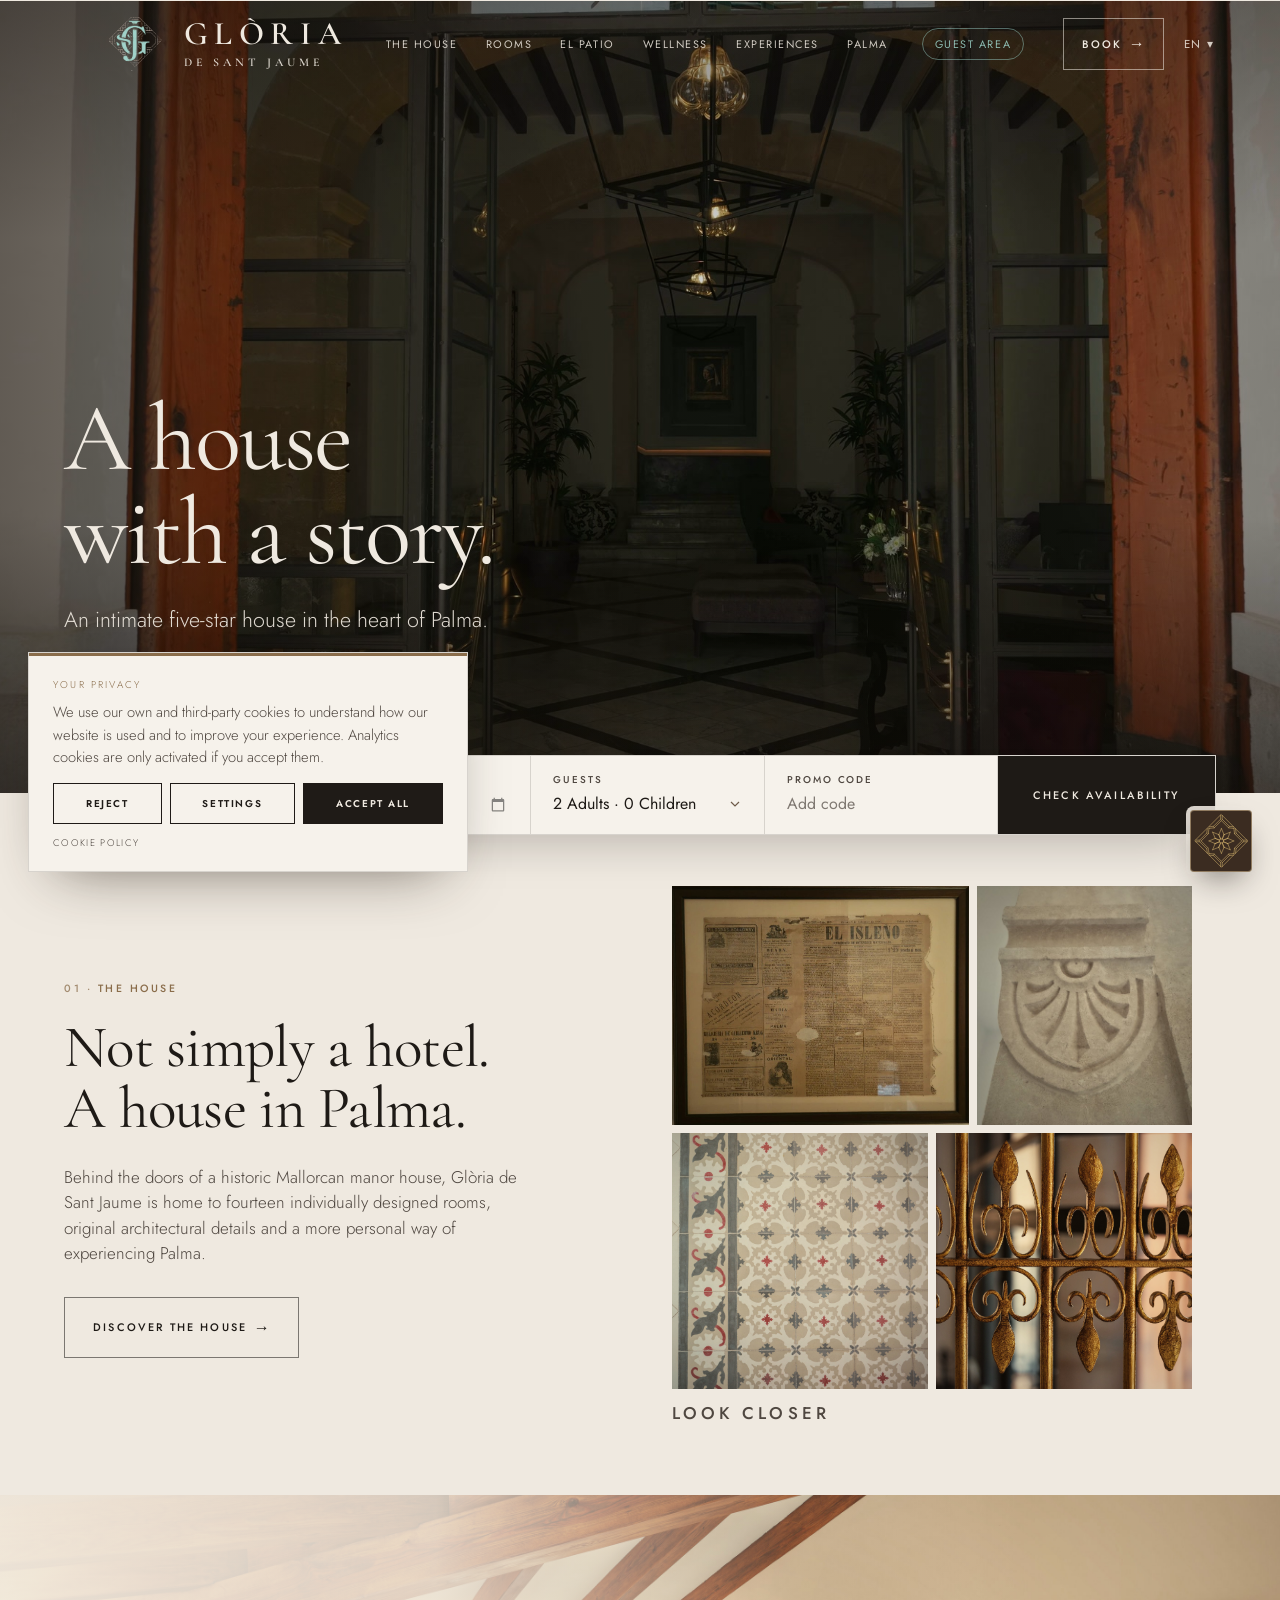
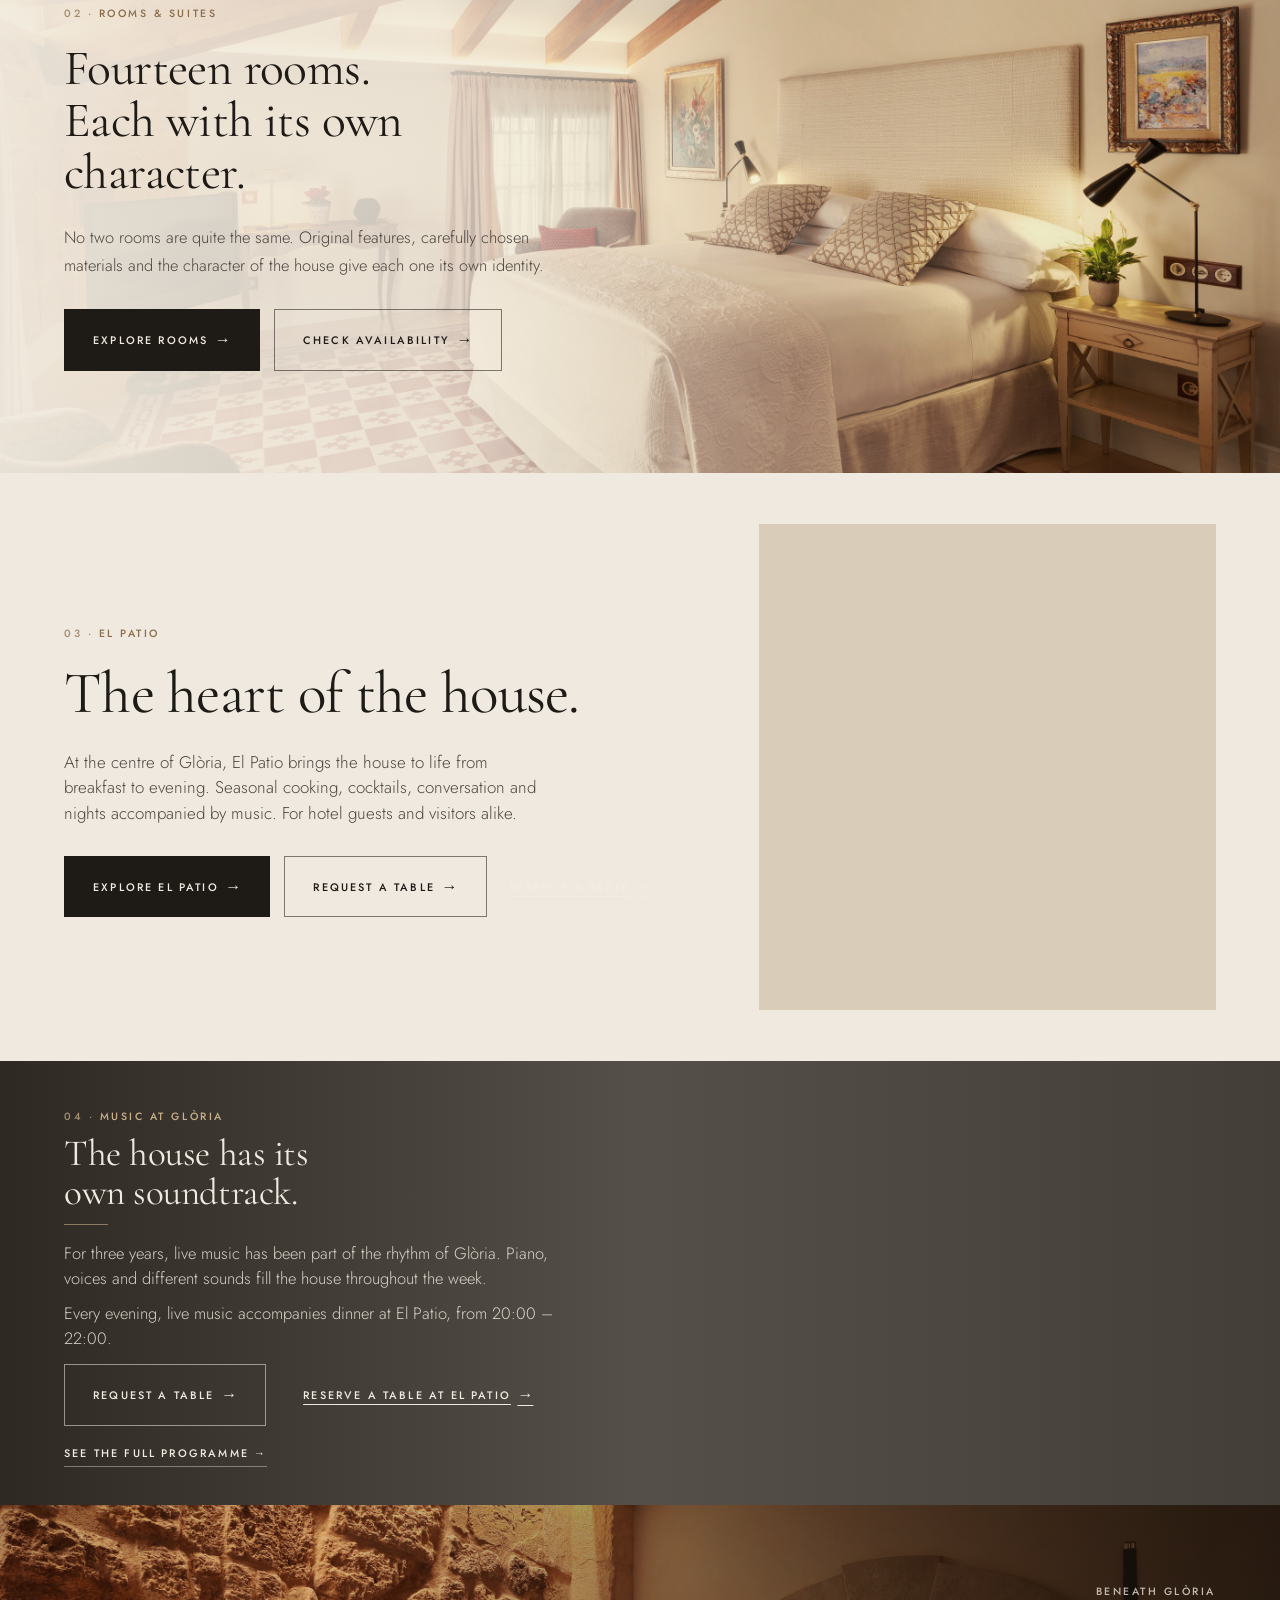
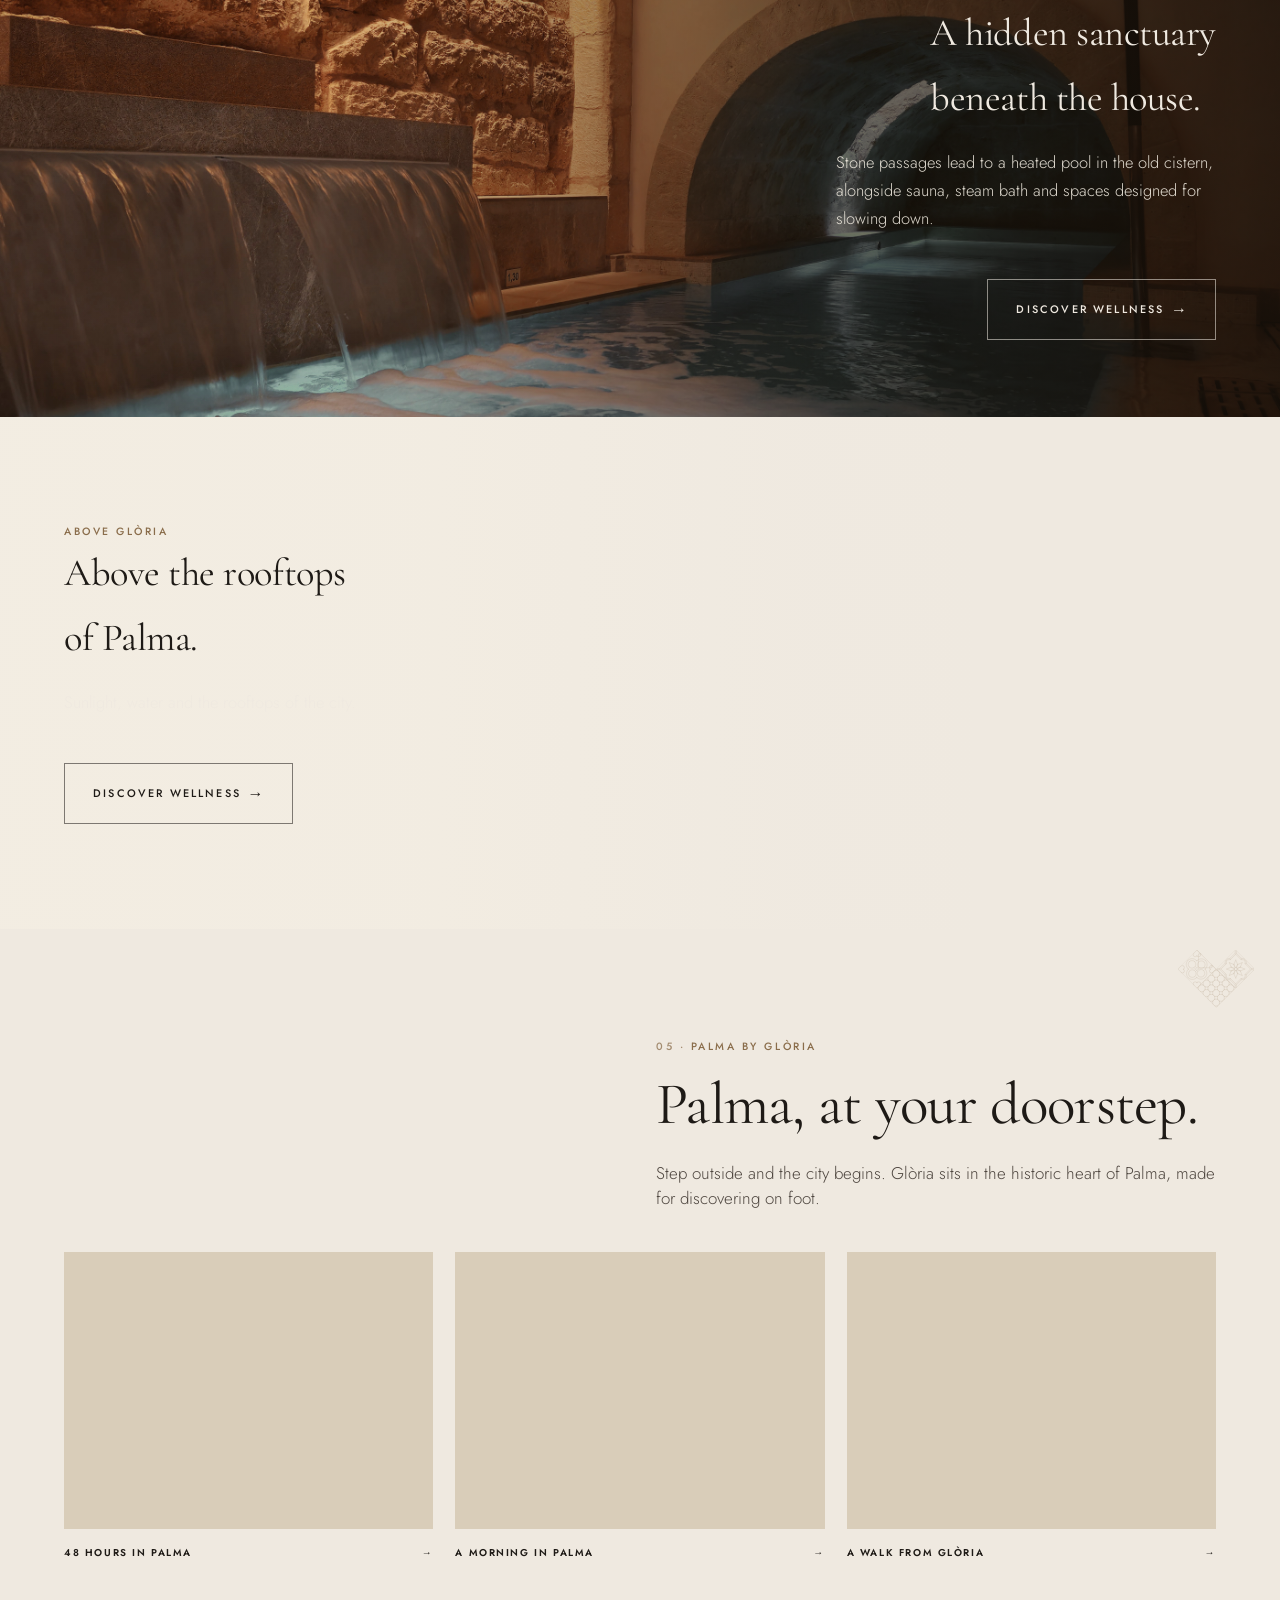
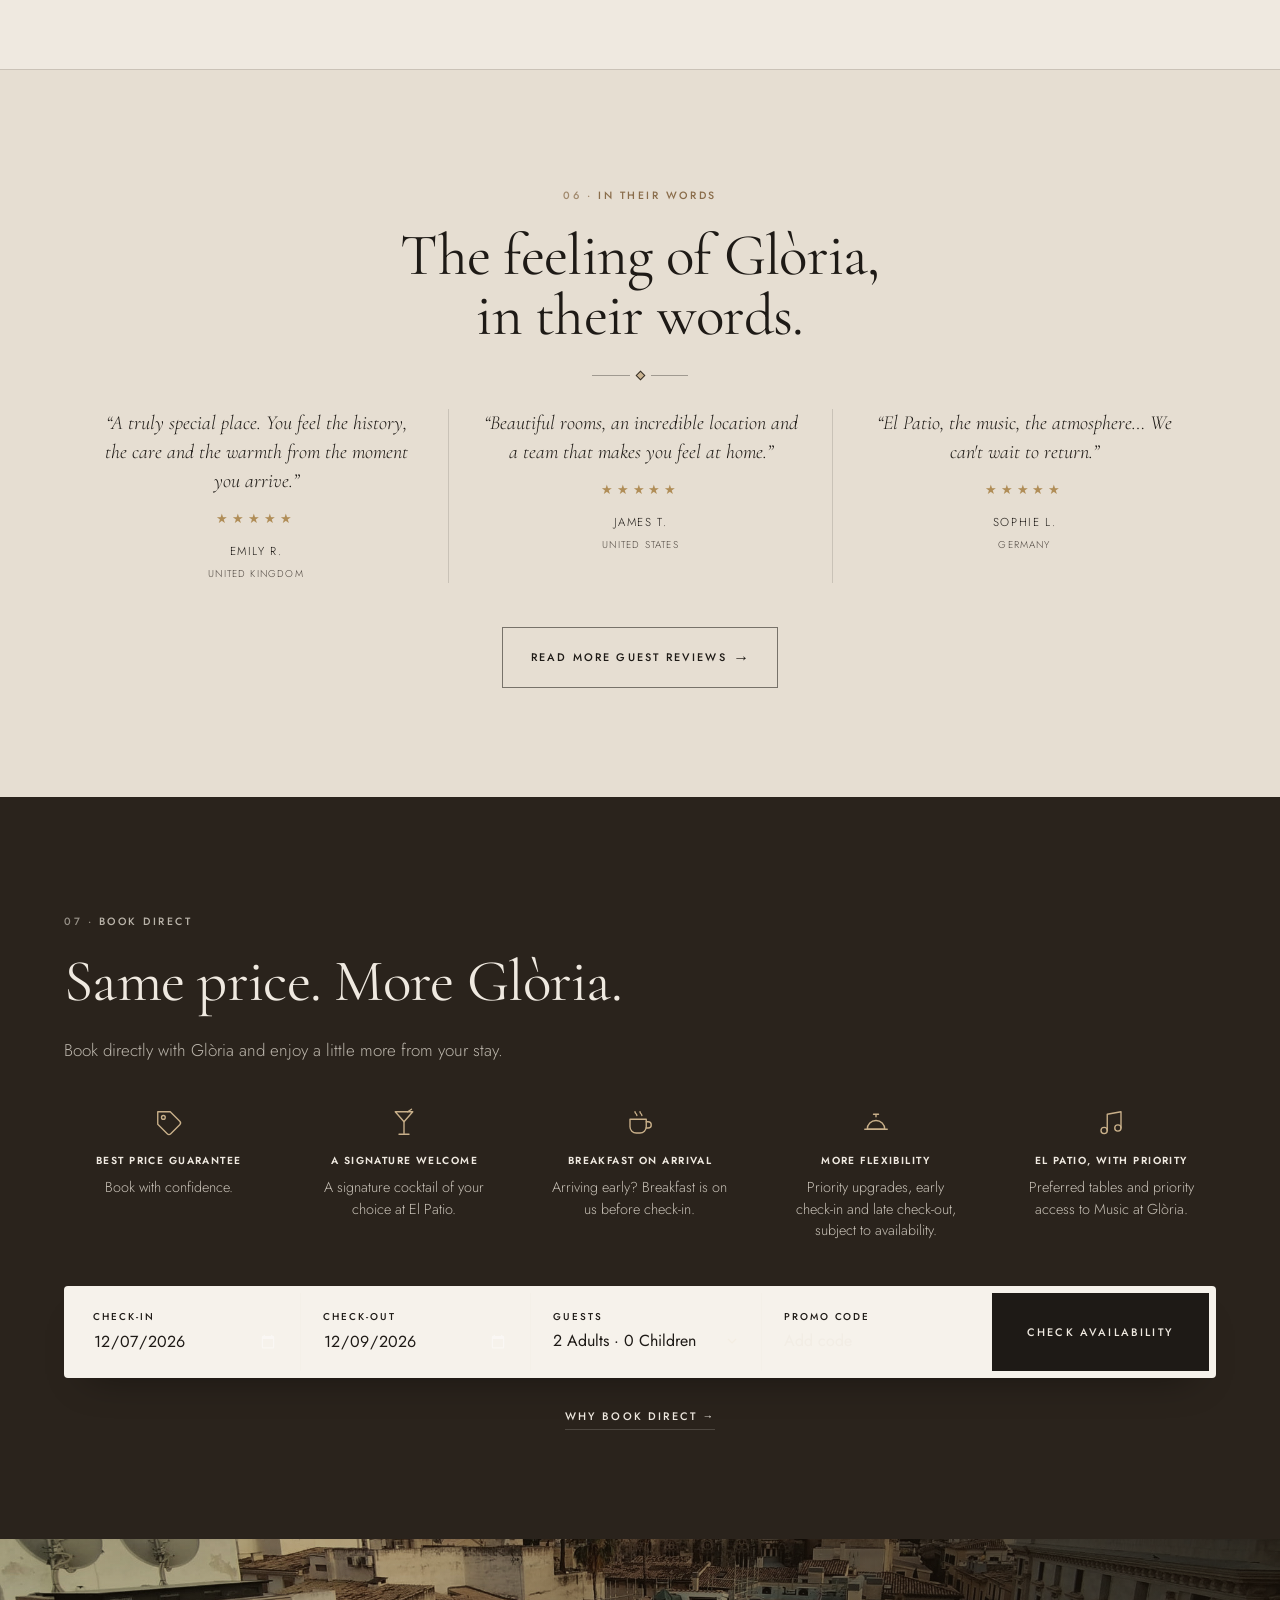
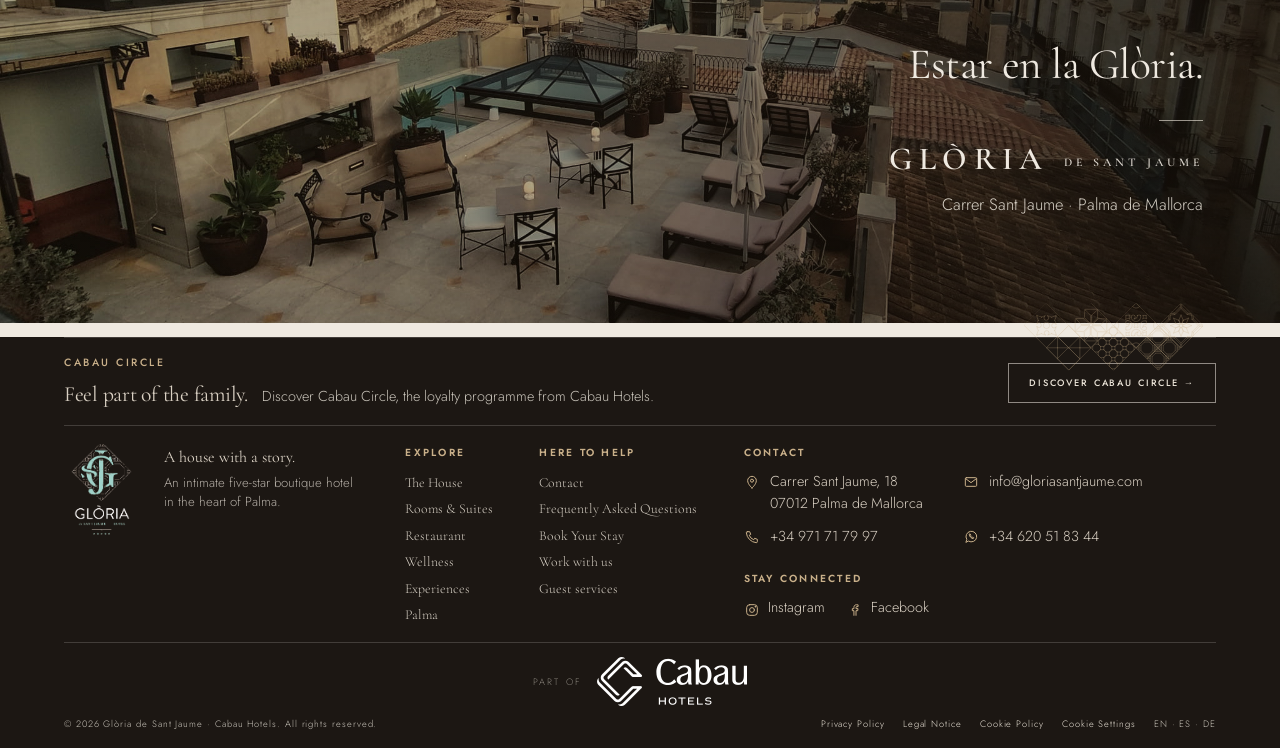
==== commit 0eb97dce: "feat: vídeo del hero en móvil un 40% más lento (etalonaje web2) Co-Authored-By: Claude Opus 5.5 <nor" ====
--- a/index.html
+++ b/index.html
@@ -9,27 +9,29 @@
 <link rel="icon" type="image/png" sizes="64x64" href="img/favicon.png?v=02558355">
 <link rel="apple-touch-icon" href="img/apple-touch-icon.png?v=4d293441">
 <meta name="theme-color" content="#534134">
-<link rel="preload" as="image" href="img/hero-poster.jpg?v=6ab8a86e" fetchpriority="high" media="(min-width: 900px), (orientation: landscape)">
-<link rel="preload" as="image" href="img/hero-poster-v.jpg?v=e7e58417" fetchpriority="high" media="(max-width: 899px) and (orientation: portrait)">
+<link rel="preload" as="image" href="img/hero-poster.jpg?v=74415df9" fetchpriority="high" media="(min-width: 900px), (orientation: landscape)">
+<link rel="preload" as="image" href="img/hero-poster-v.jpg?v=828ed35f" fetchpriority="high" media="(max-width: 899px) and (orientation: portrait)">
 <link rel="preconnect" href="https://fonts.googleapis.com">
 <link rel="preconnect" href="https://fonts.gstatic.com" crossorigin>
-<link rel="stylesheet" href="https://fonts.googleapis.com/css2?family=Cormorant+Garamond:wght@500;600;700&family=Karma:wght@300;400;500;600;700&family=Montserrat:wght@400;500;600&display=swap">
+<link rel="stylesheet" href="https://fonts.googleapis.com/css2?family=Cormorant+Garamond:ital,wght@0,400;0,500;0,600;1,400;1,500&family=Jost:wght@300;400;500;600&display=swap">
 <link rel="stylesheet" href="css/styles.css?v=75">
 <link rel="stylesheet" href="css/concierge.css?v=3">
+<link rel="stylesheet" href="css/requests.css?v=3">
+<link rel="stylesheet" href="css/web2.css?v=3">
 <meta property="og:type" content="website">
 <meta property="og:site_name" content="Glòria de Sant Jaume">
 <meta property="og:title" content="Glòria de Sant Jaume · A house with a story">
 <meta property="og:description" content="An intimate five-star boutique hotel in a historic house in the heart of Palma de Mallorca.">
-<meta property="og:image" content="https://web.hotelgloria.es/img/interior-patio-hotel-gloria-de-sant-jaume-palma.jpg">
+<meta property="og:image" content="https://web2.hotelgloria.es/img/interior-patio-hotel-gloria-de-sant-jaume-palma.jpg">
 <meta name="twitter:card" content="summary_large_image">
-<script type="application/ld+json">{"@context": "https://schema.org", "@type": "Hotel", "name": "Hotel Glòria de Sant Jaume", "description": "An intimate five-star boutique hotel in a historic house in the heart of Palma de Mallorca.", "url": "https://web.hotelgloria.es/", "telephone": "+34 971 71 79 97", "email": "info@gloriasantjaume.com", "image": "https://web.hotelgloria.es/img/interior-patio-hotel-gloria-de-sant-jaume-palma.jpg", "logo": "https://web.hotelgloria.es/img/logo-light.png", "starRating": {"@type": "Rating", "ratingValue": "5"}, "numberOfRooms": 14, "priceRange": "€€€€", "address": {"@type": "PostalAddress", "streetAddress": "Carrer Sant Jaume, 18", "postalCode": "07012", "addressLocality": "Palma", "addressRegion": "Illes Balears", "addressCountry": "ES"}, "amenityFeature": [{"@type": "LocationFeatureSpecification", "name": "Heated indoor pool", "value": true}, {"@type": "LocationFeatureSpecification", "name": "Rooftop pool", "value": true}, {"@type": "LocationFeatureSpecification", "name": "Sauna", "value": true}, {"@type": "LocationFeatureSpecification", "name": "Steam bath", "value": true}, {"@type": "LocationFeatureSpecification", "name": "Spa treatments", "value": true}, {"@type": "LocationFeatureSpecification", "name": "Restaurant", "value": true}], "brand": {"@type": "Brand", "name": "Cabau Hotels", "url": "https://cabauhotels.com/"}, "@id": "https://web.hotelgloria.es/#hotel", "geo": {"@type": "GeoCoordinates", "latitude": 39.5733526, "longitude": 2.6480637}, "sameAs": ["https://www.instagram.com/hotelgloriasantjaume", "https://www.facebook.com/hotelgloriasantjaume"], "potentialAction": {"@type": "ReserveAction", "target": "https://bookings.cabauhotels.com/en/step-1?id=ltMOyTAWCIHXU0fOduo%24%3Aw"}}</script>
+<script type="application/ld+json">{"@context": "https://schema.org", "@type": "Hotel", "name": "Hotel Glòria de Sant Jaume", "description": "An intimate five-star boutique hotel in a historic house in the heart of Palma de Mallorca.", "url": "https://web2.hotelgloria.es/", "telephone": "+34 971 71 79 97", "email": "info@gloriasantjaume.com", "image": "https://web2.hotelgloria.es/img/interior-patio-hotel-gloria-de-sant-jaume-palma.jpg", "logo": "https://web2.hotelgloria.es/img/logo-light.png", "starRating": {"@type": "Rating", "ratingValue": "5"}, "numberOfRooms": 14, "priceRange": "€€€€", "address": {"@type": "PostalAddress", "streetAddress": "Carrer Sant Jaume, 18", "postalCode": "07012", "addressLocality": "Palma", "addressRegion": "Illes Balears", "addressCountry": "ES"}, "amenityFeature": [{"@type": "LocationFeatureSpecification", "name": "Heated indoor pool", "value": true}, {"@type": "LocationFeatureSpecification", "name": "Rooftop pool", "value": true}, {"@type": "LocationFeatureSpecification", "name": "Sauna", "value": true}, {"@type": "LocationFeatureSpecification", "name": "Steam bath", "value": true}, {"@type": "LocationFeatureSpecification", "name": "Spa treatments", "value": true}, {"@type": "LocationFeatureSpecification", "name": "Restaurant", "value": true}], "brand": {"@type": "Brand", "name": "Cabau Hotels", "url": "https://cabauhotels.com/"}, "@id": "https://web2.hotelgloria.es/#hotel", "geo": {"@type": "GeoCoordinates", "latitude": 39.5733526, "longitude": 2.6480637}, "sameAs": ["https://www.instagram.com/hotelgloriasantjaume", "https://www.facebook.com/hotelgloriasantjaume"], "potentialAction": {"@type": "ReserveAction", "target": "https://bookings.cabauhotels.com/en/step-1?id=ltMOyTAWCIHXU0fOduo%24%3Aw"}}</script>
 <!--seo:start-->
 <meta name="twitter:card" content="summary_large_image">
 <meta name="twitter:title" content="Glòria de Sant Jaume · A house with a story">
 <meta name="twitter:description" content="Glòria de Sant Jaume — an intimate five-star boutique hotel in a historic house in the heart of Palma de Mallorca.">
-<meta name="twitter:image" content="https://web.hotelgloria.es/img/interior-patio-hotel-gloria-de-sant-jaume-palma.jpg">
-<meta property="og:url" content="https://web.hotelgloria.es/">
-<script type="application/ld+json">{"@context": "https://schema.org", "@graph": [{"@type": "WebPage", "@id": "https://web.hotelgloria.es/#webpage", "url": "https://web.hotelgloria.es/", "name": "Glòria de Sant Jaume · A house with a story", "description": "Glòria de Sant Jaume — an intimate five-star boutique hotel in a historic house in the heart of Palma de Mallorca.", "inLanguage": "en", "isPartOf": {"@type": "WebSite", "@id": "https://web.hotelgloria.es/#website", "url": "https://web.hotelgloria.es/", "name": "Glòria de Sant Jaume"}, "about": {"@id": "https://web.hotelgloria.es/#hotel"}, "primaryImageOfPage": {"@type": "ImageObject", "url": "https://web.hotelgloria.es/img/interior-patio-hotel-gloria-de-sant-jaume-palma.jpg"}}, {"@type": "BreadcrumbList", "itemListElement": [{"@type": "ListItem", "position": 1, "name": "Glòria de Sant Jaume", "item": "https://web.hotelgloria.es/"}]}]}</script>
+<meta name="twitter:image" content="https://web2.hotelgloria.es/img/interior-patio-hotel-gloria-de-sant-jaume-palma.jpg">
+<meta property="og:url" content="https://web2.hotelgloria.es/">
+<script type="application/ld+json">{"@context": "https://schema.org", "@graph": [{"@type": "WebPage", "@id": "https://web2.hotelgloria.es/#webpage", "url": "https://web2.hotelgloria.es/", "name": "Glòria de Sant Jaume · A house with a story", "description": "Glòria de Sant Jaume — an intimate five-star boutique hotel in a historic house in the heart of Palma de Mallorca.", "inLanguage": "en", "isPartOf": {"@type": "WebSite", "@id": "https://web2.hotelgloria.es/#website", "url": "https://web2.hotelgloria.es/", "name": "Glòria de Sant Jaume"}, "about": {"@id": "https://web2.hotelgloria.es/#hotel"}, "primaryImageOfPage": {"@type": "ImageObject", "url": "https://web2.hotelgloria.es/img/interior-patio-hotel-gloria-de-sant-jaume-palma.jpg"}}, {"@type": "BreadcrumbList", "itemListElement": [{"@type": "ListItem", "position": 1, "name": "Glòria de Sant Jaume", "item": "https://web2.hotelgloria.es/"}]}]}</script>
 <!--seo:end-->
 </head>
 <body>
@@ -46,6 +48,7 @@
       <a href="wellness.html">Wellness</a>
       <a href="experiences.html">Experiences</a>
       <a href="palma.html">Palma</a>
+      <a class="nav-guest" href="guest.html">Guest area</a>
     </nav>
     <div class="header-right">
       <a class="btn btn-ghost-light" href="#book" data-book>Book</a>
@@ -56,7 +59,7 @@
 
 <!-- ================= 01 · HERO ================= -->
 <section class="hero">
-  <video class="bg hero-video" data-hero-video muted loop playsinline autoplay preload="none" poster="img/hero-poster.jpg?v=6ab8a86e" aria-hidden="true"></video>
+  <video class="bg hero-video" data-hero-video muted loop playsinline autoplay preload="none" poster="img/hero-poster.jpg?v=74415df9" aria-hidden="true"></video>
   <div class="hero-in">
     <h1>A house<br>with a story.</h1>
     <p class="sub">An intimate five-star house in the heart of Palma.</p>
@@ -88,12 +91,12 @@
     <div>
       <div class="house-grid house-grid-4">
         <div class="hg-row">
-          <div class="imgframe" style="--r:1.243"><img loading="lazy" decoding="async" src="img/el-isleno-19th-century-newspaper-framed-hotel-gloria-palma.jpg?v=37532fa9" alt="El Isleño, a 19th-century Palma newspaper framed at Hotel Glòria de Sant Jaume"></div>
-          <div class="imgframe" style="--r:.9"><img loading="lazy" decoding="async" src="img/carved-stone-detail-historic-house-palma.jpg?v=6bbf54f6" alt="Carved stone detail in the historic house of Glòria de Sant Jaume, Palma"></div>
+          <div class="imgframe" style="--r:1.243"><img loading="lazy" decoding="async" src="img/el-isleno-19th-century-newspaper-framed-hotel-gloria-palma.jpg?v=a5c48e13" alt="El Isleño, a 19th-century Palma newspaper framed at Hotel Glòria de Sant Jaume"></div>
+          <div class="imgframe" style="--r:.9"><img loading="lazy" decoding="async" src="img/carved-stone-detail-historic-house-palma.jpg?v=ab305ade" alt="Carved stone detail in the historic house of Glòria de Sant Jaume, Palma"></div>
         </div>
         <div class="hg-row">
-          <div class="imgframe" style="--r:1"><img loading="lazy" decoding="async" src="img/original-hydraulic-tiles-hotel-gloria-palma.jpg?v=3013d6c1" alt="Original Mallorcan hydraulic tiles at Hotel Glòria de Sant Jaume"></div>
-          <div class="imgframe" style="--r:1"><img loading="lazy" decoding="async" src="img/gilded-wrought-iron-detail-hotel-gloria-palma.jpg?v=fc2034fe" alt="Gilded wrought-iron detail at Hotel Glòria de Sant Jaume"></div>
+          <div class="imgframe" style="--r:1"><img loading="lazy" decoding="async" src="img/original-hydraulic-tiles-hotel-gloria-palma.jpg?v=58a15f52" alt="Original Mallorcan hydraulic tiles at Hotel Glòria de Sant Jaume"></div>
+          <div class="imgframe" style="--r:1"><img loading="lazy" decoding="async" src="img/gilded-wrought-iron-detail-hotel-gloria-palma.jpg?v=82d0f574" alt="Gilded wrought-iron detail at Hotel Glòria de Sant Jaume"></div>
         </div>
       </div>
       <p class="eyebrow" style="margin-top:14px">Look closer</p>
@@ -103,7 +106,7 @@
 
 <!-- ================= 03 · ROOMS ================= -->
 <section class="cover cover-light">
-  <img class="cover-bg" loading="lazy" decoding="async" src="img/boutique-hotel-room-palma-old-town-gloria.jpg?v=c7f3baff" alt="A room at Glòria de Sant Jaume, boutique hotel in Palma old town">
+  <img class="cover-bg" loading="lazy" decoding="async" src="img/boutique-hotel-room-palma-old-town-gloria.jpg?v=509d9985" alt="A room at Glòria de Sant Jaume, boutique hotel in Palma old town">
   <div class="wrap"><div class="cover-text">
       <span class="eyebrow">Rooms &amp; Suites</span>
       <h2>Fourteen rooms.<br>Each with its own character.</h2>
@@ -125,16 +128,16 @@
       <p class="muted">At the centre of Glòria, El Patio brings the house to life from breakfast to evening. Seasonal cooking, cocktails, conversation and nights accompanied by music. For hotel guests and visitors alike.</p>
       <div class="stack-cta">
         <a class="btn btn-dark" href="el-patio.html">Explore El Patio</a>
-        <a class="btn btn-ghost" href="#" data-elpatio-reserve>Reserve a table</a>
-      </div>
-    </div>
-    <div class="imgframe" style="aspect-ratio:4/3"><img loading="lazy" decoding="async" src="img/el-patio-courtyard-restaurant-hotel-gloria-palma.jpg?v=e7696e81" alt="The courtyard of El Patio de Glòria restaurant in Palma"></div>
+        <a class="btn btn-ghost" href="#" role="button" data-request="restaurant">Request a table</a><a class="btn btn-ghost req-alt" href="#" data-elpatio-reserve>Reserve a table</a>
+      </div>
+    </div>
+    <div class="imgframe" style="aspect-ratio:4/3"><img loading="lazy" decoding="async" src="img/el-patio-courtyard-restaurant-hotel-gloria-palma.jpg?v=64f91068" alt="The courtyard of El Patio de Glòria restaurant in Palma"></div>
   </div>
 </section>
 
 <!-- ================= 05 · MUSIC ================= -->
 <section class="cover cover-dark music-cover hm-music">
-  <img class="cover-bg" loading="lazy" decoding="async" src="img/el-patio-dining-room-piano-palma.jpg?v=2abacd80" alt="The dining room of El Patio de Glòria with the piano by the window">
+  <img class="cover-bg" loading="lazy" decoding="async" src="img/el-patio-dining-room-piano-palma.jpg?v=7a51e58b" alt="The dining room of El Patio de Glòria with the piano by the window">
   <div class="wrap cover-grid">
     <div class="cover-text">
       <span class="eyebrow">Music at Glòria</span>
@@ -142,7 +145,7 @@
       <span class="music-rule" aria-hidden="true"></span>
       <p class="muted">For three years, live music has been part of the rhythm of Glòria. Piano, voices and different sounds fill the house throughout the week.</p>
       <p class="muted">Every evening, live music accompanies dinner at El Patio, from 20:00 – 22:00.</p>
-      <div class="stack-cta"><a class="btn btn-ghost-light" href="#" data-elpatio-reserve>Reserve a table at El Patio</a><a class="link-arrow hm-music-prog" href="el-patio.html#music">See the full programme →</a></div>
+      <div class="stack-cta"><a class="btn btn-ghost-light" href="#" role="button" data-request="restaurant">Request a table</a><a class="btn btn-ghost-light req-alt" href="#" data-elpatio-reserve>Reserve a table at El Patio</a><a class="link-arrow hm-music-prog" href="el-patio.html#music">See the full programme →</a></div>
     </div>
     <!-- MUSIC-HOME:START (generado por tools/music_month.py) -->
       <div class="mp-next">
@@ -158,7 +161,7 @@
 <!-- ================= 06 · WELLNESS ================= -->
 <div class="wellness-split">
   <div class="pane dark-pane">
-    <img loading="lazy" decoding="async" class="bg" src="img/heated-pool-historic-cistern-hotel-gloria-palma.jpg?v=50cde12c" alt="Heated pool in the historic cistern beneath Hotel Glòria de Sant Jaume, Palma">
+    <img loading="lazy" decoding="async" class="bg" src="img/heated-pool-historic-cistern-hotel-gloria-palma.jpg?v=8a93e4d5" alt="Heated pool in the historic cistern beneath Hotel Glòria de Sant Jaume, Palma">
     <div class="inner">
       <span class="eyebrow" style="color:rgba(243,237,226,.75)">Beneath Glòria</span>
       <h2>A hidden sanctuary<br>beneath the house.</h2>
@@ -167,7 +170,7 @@
     </div>
   </div>
   <div class="pane light-pane">
-    <img loading="lazy" decoding="async" class="bg" src="img/palma-rooftops-cathedral-sant-jaume-bell-tower.jpg?v=90ff8c69" alt="The rooftops of Palma with the Cathedral and the Sant Jaume bell tower">
+    <img loading="lazy" decoding="async" class="bg" src="img/palma-rooftops-cathedral-sant-jaume-bell-tower.jpg?v=1ea4203e" alt="The rooftops of Palma with the Cathedral and the Sant Jaume bell tower">
     <div class="inner">
       <span class="eyebrow">Above Glòria</span>
       <h2 style="color:var(--ink)">Above the rooftops<br>of Palma.</h2>
@@ -185,9 +188,9 @@
     <h2 style="max-width:16ch">Palma, at your doorstep.</h2>
     <p class="muted">Step outside and the city begins. Glòria sits in the historic heart of Palma, made for discovering on foot.</p>
     <div class="palma-cards">
-      <a class="card" href="palma-48-hours.html"><div class="imgframe" style="aspect-ratio:4/3;margin-bottom:16px"><img loading="lazy" decoding="async" src="img/rooftop-terrace-sant-jaume-bell-tower-palma.jpg?v=56e67a49" alt="Rooftop terrace looking over the Sant Jaume bell tower in Palma"></div><div class="lab">48 Hours in Palma <span>→</span></div></a>
-      <a class="card" href="palma.html"><div class="imgframe" style="aspect-ratio:4/3;margin-bottom:16px"><img loading="lazy" decoding="async" src="img/palma-courtyard-morning.jpg?v=89cc50f9" alt="A quiet courtyard in Palma old town in the morning"></div><div class="lab">A Morning in Palma <span>→</span></div></a>
-      <a class="card" href="palma-first-day.html"><div class="imgframe" style="aspect-ratio:4/3;margin-bottom:16px"><img loading="lazy" decoding="async" src="img/palma-cathedral-reflected-parc-de-la-mar.jpg?v=e571ea99" alt="Palma Cathedral reflected in the lake of Parc de la Mar"></div><div class="lab">A Walk from Glòria <span>→</span></div></a>
+      <a class="card" href="palma-48-hours.html"><div class="imgframe" style="aspect-ratio:4/3;margin-bottom:16px"><img loading="lazy" decoding="async" src="img/rooftop-terrace-sant-jaume-bell-tower-palma.jpg?v=3c673876" alt="Rooftop terrace looking over the Sant Jaume bell tower in Palma"></div><div class="lab">48 Hours in Palma <span>→</span></div></a>
+      <a class="card" href="palma.html"><div class="imgframe" style="aspect-ratio:4/3;margin-bottom:16px"><img loading="lazy" decoding="async" src="img/palma-courtyard-morning.jpg?v=d63d230f" alt="A quiet courtyard in Palma old town in the morning"></div><div class="lab">A Morning in Palma <span>→</span></div></a>
+      <a class="card" href="palma-first-day.html"><div class="imgframe" style="aspect-ratio:4/3;margin-bottom:16px"><img loading="lazy" decoding="async" src="img/palma-cathedral-reflected-parc-de-la-mar.jpg?v=36a5b7eb" alt="Palma Cathedral reflected in the lake of Parc de la Mar"></div><div class="lab">A Walk from Glòria <span>→</span></div></a>
     </div>
   </div>
 </section>
@@ -243,7 +246,7 @@
 
 <!-- ================= 10 · CLOSING ================= -->
 <section class="closing">
-  <img loading="lazy" decoding="async" class="bg" src="img/rooftop-terrace-plunge-pool-hotel-gloria-palma.jpg?v=26eebfee" alt="The rooftop terrace and pool of Hotel Glòria de Sant Jaume over Palma">
+  <img loading="lazy" decoding="async" class="bg" src="img/rooftop-terrace-plunge-pool-hotel-gloria-palma.jpg?v=dc8ea021" alt="The rooftop terrace and pool of Hotel Glòria de Sant Jaume over Palma">
   <div class="inner">
     <h2>Estar en la Glòria.</h2>
     <span class="cl-rule" aria-hidden="true"></span>
@@ -274,7 +277,7 @@
         <li><a href="experiences.html">Experiences</a></li><li><a href="palma.html">Palma</a></li></ul></div>
       <div><h4>Here to help</h4><ul>
         <li><a href="#contact">Contact</a></li><li><a href="faq.html">Frequently Asked Questions</a></li>
-        <li><a href="#book" data-book>Book Your Stay</a></li><li><a href="careers.html">Work with us</a></li></ul></div>
+        <li><a href="#book" data-book>Book Your Stay</a></li><li><a href="careers.html">Work with us</a></li><li><a href="guest.html">Guest services</a></li></ul></div>
       <div id="contact"><h4>Contact</h4>
         <div class="ct-grid">
           <div class="contact-row"><svg class="ci" viewBox="0 0 24 24" width="16" height="16" fill="none" stroke="currentColor" stroke-width="1.5" stroke-linecap="round" stroke-linejoin="round" aria-hidden="true"><path d="M12 21s-6.5-5.6-6.5-11a6.5 6.5 0 0 1 13 0c0 5.4-6.5 11-6.5 11z"/><circle cx="12" cy="10" r="2.3"/></svg><span>Carrer Sant Jaume, 18<br>07012 Palma de Mallorca</span></div>
@@ -298,10 +301,11 @@
 
 <a class="sticky-book btn btn-dark" href="index.html#book" data-book>Check availability</a>
 
-<script src="js/i18n-data.js?v=23faq"></script>
+<script src="js/i18n-data.js?v=24faq"></script>
 <script src="js/i18n.js?v=4"></script>
 <script src="js/consent.js?v=4"></script>
 <script src="js/site.js?v=21g"></script>
-<script src="js/concierge.js?v=4t" defer></script>
+<script src="js/concierge.js?v=5t" defer></script>
+<script src="js/requests.js?v=7" defer></script>
 </body>
 </html>
--- a/css/requests.css
+++ b/css/requests.css
@@ -0,0 +1,86 @@
+/* ---------- Solicitudes de servicios del catálogo data/services.json (js/requests.js) ---------- */
+html.rq-lock,html.rq-lock body{overflow:hidden}
+.rq-overlay{position:fixed;inset:0;z-index:300;display:flex;align-items:center;justify-content:center;padding:24px;
+  background:rgba(33,25,18,.58);-webkit-backdrop-filter:blur(3px);backdrop-filter:blur(3px);opacity:0;transition:opacity .25s ease}
+.rq-overlay.is-open{opacity:1}
+.rq-dialog{position:relative;width:min(600px,100%);max-height:min(860px,calc(100svh - 48px));display:flex;flex-direction:column;
+  background:var(--cream);color:var(--ink);border:1px solid var(--line);box-shadow:0 40px 90px -40px rgba(20,14,9,.85);
+  transform:translateY(14px);transition:transform .3s cubic-bezier(.2,.8,.2,1);overflow:hidden}
+.rq-overlay.is-open .rq-dialog{transform:none}
+.rq-dialog::before{content:"";position:absolute;left:0;right:0;top:0;height:2px;background:var(--teal);opacity:.8;z-index:2}
+
+.rq-head{padding:34px 40px 18px;border-bottom:1px solid var(--line);background:var(--paper);flex:0 0 auto}
+.rq-eyebrow{font-family:var(--sans);font-size:.62rem;font-weight:600;letter-spacing:.28em;text-transform:uppercase;color:var(--turq-deep)}
+.rq-title{font-family:var(--serif);font-weight:400;font-size:clamp(1.8rem,3.4vw,2.3rem);line-height:1.05;margin:.3em 0 .35em;color:var(--brown-2)}
+.rq-intro{margin:0;font-size:.98rem;line-height:1.55;color:var(--muted);max-width:46ch}
+.rq-price{display:flex;align-items:center;gap:10px;margin:0 0 .7em;font-family:var(--sans);font-size:.7rem;font-weight:500;letter-spacing:.06em;color:var(--turq-deep)}
+.rq-price::before{content:"";width:18px;height:1px;background:var(--teal);flex:0 0 auto}
+.rq-x{position:absolute;top:12px;right:12px;z-index:3;width:44px;height:44px;display:flex;align-items:center;justify-content:center;
+  background:none;border:1px solid transparent;color:var(--ink);font-size:1.8rem;line-height:1;cursor:pointer;opacity:.7;transition:opacity .2s,border-color .2s}
+.rq-x:hover,.rq-x:focus-visible{opacity:1;border-color:var(--line)}
+
+.rq-body{flex:1 1 auto;overflow-y:auto;overscroll-behavior:contain;padding:22px 40px 30px}
+.rq-form{display:flex;flex-direction:column;gap:16px}
+.rq-row{display:grid;grid-template-columns:1fr 1fr;gap:16px}
+.rq-field{display:flex;flex-direction:column;gap:7px;min-width:0}
+.rq-field > label{font-family:var(--sans);font-size:.6rem;font-weight:600;letter-spacing:.18em;text-transform:uppercase;color:var(--muted)}
+.rq-req{color:var(--turq-deep)}
+.rq-opt{font-weight:500;letter-spacing:.1em;text-transform:none;font-size:.62rem;opacity:.85}
+.rq-field input,.rq-field select,.rq-field textarea{font:inherit;font-size:1rem;padding:12px;border:1px solid var(--line);background:var(--paper);color:var(--ink);
+  border-radius:0;width:100%;min-width:0;min-height:48px;-webkit-appearance:none;appearance:none}
+.rq-field select{background-image:linear-gradient(45deg,transparent 50%,var(--muted) 50%),linear-gradient(135deg,var(--muted) 50%,transparent 50%);
+  background-position:calc(100% - 18px) 50%,calc(100% - 13px) 50%;background-size:5px 5px;background-repeat:no-repeat;padding-right:34px}
+.rq-field input[type=date]{-webkit-appearance:auto;appearance:auto}
+.rq-field textarea{resize:vertical;min-height:84px}
+.rq-field input:focus,.rq-field select:focus,.rq-field textarea:focus{outline:none;border-color:var(--turq-deep);box-shadow:inset 0 -2px 0 var(--turq-deep)}
+.rq-field.is-invalid input,.rq-field.is-invalid select,.rq-field.is-invalid textarea{border-color:#9b3b2e}
+.rq-hint{margin:0;font-family:var(--sans);font-size:.72rem;line-height:1.5;color:var(--muted)}
+.rq-contact-hint{margin-top:-6px}
+.rq-hp{position:absolute;left:-9999px;width:1px;height:1px;overflow:hidden}
+.rq-check{display:flex;gap:12px;align-items:flex-start;font-size:.95rem;line-height:1.5;color:var(--ink);cursor:pointer;
+  background:var(--paper);border:1px solid var(--line);border-left:2px solid var(--teal);padding:12px 14px}
+.rq-check input{margin-top:4px;width:17px;height:17px;flex:0 0 auto;accent-color:var(--brown)}
+.rq-check a{color:var(--turq-deep);text-decoration:underline}
+.rq-actions{display:flex;flex-wrap:wrap;align-items:center;gap:12px 20px;margin-top:4px}
+.rq-send[disabled]{opacity:.6;cursor:progress;transform:none}
+.rq-status{margin:0;font-size:.95rem;color:var(--muted);flex:1 1 220px}
+.rq-status:empty{display:none}
+.rq-status.is-err{color:#9b3b2e}
+.rq-status.is-ok{color:#2f6b4f}
+
+/* confirmación */
+.rq-done{display:flex;flex-direction:column;align-items:center;text-align:center;padding:10px 0 6px;animation:rq-in .4s ease}
+@keyframes rq-in{from{opacity:0;transform:translateY(8px)}to{opacity:1;transform:none}}
+.rq-done-mark{width:46px;height:46px;border:1px solid var(--turq-deep);transform:rotate(45deg);margin:10px 0 22px;position:relative}
+.rq-done-mark::after{content:"";position:absolute;inset:9px;border:1px solid var(--teal);background:rgba(157,212,202,.25)}
+.rq-done-title{font-family:var(--serif);font-weight:400;font-size:1.9rem;line-height:1.1;margin:0 0 10px;color:var(--brown-2);outline:none}
+.rq-done p{margin:0 0 8px;max-width:40ch;font-size:1.02rem;line-height:1.55}
+.rq-muted{color:var(--muted);font-size:.95rem!important}
+.rq-summary{display:grid;grid-template-columns:auto 1fr;gap:8px 18px;text-align:left;margin:18px 0 24px;padding:16px 20px;width:100%;max-width:420px;
+  background:var(--paper);border:1px solid var(--line)}
+.rq-summary dt{font-family:var(--sans);font-size:.58rem;font-weight:600;letter-spacing:.16em;text-transform:uppercase;color:var(--muted);padding-top:4px}
+.rq-summary dd{margin:0;font-size:1rem}
+
+/* móvil: hoja a pantalla completa */
+@media (max-width:640px){
+  .rq-overlay{padding:0;align-items:stretch}
+  .rq-dialog{width:100%;max-height:none;height:100%;height:100dvh;border:0;transform:translateY(24px)}
+  .rq-head{padding:26px 20px 14px;padding-top:calc(26px + env(safe-area-inset-top,0px))}
+  .rq-x{top:calc(8px + env(safe-area-inset-top,0px));right:6px}
+  .rq-title{padding-right:40px}
+  .rq-body{padding:18px 20px calc(28px + env(safe-area-inset-bottom,0px))}
+  .rq-row{grid-template-columns:1fr}
+  .rq-send{width:100%;justify-content:center}
+}
+@media (prefers-reduced-motion:reduce){ .rq-overlay,.rq-dialog,.rq-done{transition:none;animation:none} }
+
+/* botones de la página: el enlace a TheFork queda como opción secundaria */
+.btn.req-alt{background:transparent!important;border-color:transparent!important;color:inherit;padding-inline:8px;text-decoration:underline;text-underline-offset:5px;text-decoration-thickness:1px}
+.btn.req-alt:hover{text-decoration-color:var(--teal);transform:none}
+.stack-cta:has([data-request]){flex-wrap:wrap!important;align-items:center}
+
+/* web2 · acceso «Área de clientes» en el menú principal */
+.main-nav .nav-guest{color:#9DD4CA;border:1px solid rgba(157,212,202,.55);padding:6px 12px;border-radius:999px;margin-left:6px}
+.site-header:not(.on-hero) .main-nav .nav-guest,.site-header.scrolled .main-nav .nav-guest{color:#2E685E;border-color:rgba(46,104,94,.45)}
+.main-nav .nav-guest:hover{background:rgba(157,212,202,.14)}
+@media (max-width:900px){ .main-nav .nav-guest{display:inline-block;margin:10px 0 0;border-radius:999px} }
--- a/css/web2.css
+++ b/css/web2.css
@@ -0,0 +1,129 @@
+/* =====================================================================
+   GLÒRIA · web2 — capa de estilo "editorial cinematográfico"
+   (según las referencias de Daniel, 26-09-2026). Se carga DESPUÉS de
+   styles.css y concierge.css: cambia tokens, tipografía y acabados,
+   no la estructura ni los textos.
+   Paleta: marfil · piedra · espresso · nogal · verde botella · bronce.
+   Tipos: Cormorant Garamond (titulares, fino y de alto contraste) +
+          Jost (cuerpo y etiquetas, ligero y geométrico).
+   ===================================================================== */
+:root{
+  --cream:     #EFE9E0;   /* marfil: fondo principal */
+  --cream-2:   #E6DED2;   /* piedra clara: sección alterna */
+  --paper:     #F6F2EB;   /* papel: tarjetas */
+  --ink:       #1E1A16;   /* casi negro cálido: titulares y botones */
+  --muted:     #5D544B;   /* cuerpo */
+  --brown:     #1F1B17;   /* botones oscuros (antes marrón) */
+  --brown-2:   #2A231C;   /* espresso: bandas oscuras y pie */
+  --olive:     #2F3B33;   /* verde botella: reservar */
+  --teal:      #C9B08A;   /* acento sobre oscuro: bronce claro (sustituye al turquesa) */
+  --turq-deep: #8A6D4B;   /* acento sobre claro: bronce / nogal */
+  --line:      rgba(30,26,22,.14);
+  --line-light:rgba(239,233,224,.18);
+
+  --serif: "Cormorant Garamond", "Cormorant", Georgia, "Times New Roman", serif;
+  --body:  "Jost", "Helvetica Neue", Arial, sans-serif;
+  --sans:  "Jost", "Helvetica Neue", Arial, sans-serif;
+}
+
+/* ---------- base ---------- */
+body{font-family:var(--body);font-weight:300;font-size:16.5px;line-height:1.7;color:var(--ink);background:var(--cream)}
+h1,h2,h3,h4{font-family:var(--serif);font-weight:400;letter-spacing:-.012em;color:inherit}
+h1{font-weight:400}
+.section{padding-block:clamp(64px,8.5vw,120px)}
+.section h2{font-size:clamp(2.4rem,4.8vw,3.7rem);line-height:1.02;margin:.3em 0 .45em}
+.section p,.muted{color:var(--muted)}
+.section p{font-size:1rem;max-width:48ch}
+.serif-lead{font-family:var(--serif);font-weight:400}
+p strong,b{font-weight:500}
+
+/* etiquetas: pequeñas, espaciadas, en bronce y numeradas por sección (02 · …) */
+.eyebrow{font-family:var(--sans);font-size:.66rem;font-weight:500;letter-spacing:.24em;color:var(--turq-deep)}
+body{counter-reset:sec}
+body > section:not(.hero):not(.page-hero):not(.exp-hero):not(.mp){counter-increment:sec}
+body > section:not(.mp) .wrap > .eyebrow::before,
+body > section:not(.mp) .wrap > div > .eyebrow:first-child::before,
+body > section:not(.mp) .two-col > div > .eyebrow:first-child::before{content:counter(sec, decimal-leading-zero) " · ";opacity:.75}
+
+/* hilos finos entre secciones claras, como en las referencias */
+body > section.section + section.section:not(.mp):not(.closing):not(.band):not(.shop){border-top:1px solid var(--line)}
+
+/* ---------- botones ---------- */
+.btn{font-family:var(--sans);font-size:.68rem;font-weight:500;letter-spacing:.2em;padding:16px 28px;border-radius:0}
+.btn.has-arrow::after{content:"→";font-size:1rem;letter-spacing:0;transition:transform .2s}
+.btn.has-arrow:hover::after{transform:translateX(3px)}
+.btn-dark{background:var(--ink);color:var(--cream)}
+.btn-dark:hover{background:#000}
+.btn-olive,[data-elpatio-reserve].btn-dark,.btn[data-elpatio-reserve]:not(.btn-light):not(.btn-ghost-light){background:var(--olive);color:#F2EDE4;border-color:var(--olive)}
+.btn-ghost{border-color:rgba(30,26,22,.55);color:var(--ink)}
+.btn-ghost:hover{background:var(--ink);color:var(--cream)}
+.btn-ghost-light{border-color:rgba(239,233,224,.55)}
+.link-arrow{font-family:var(--sans);font-size:.68rem;font-weight:500;letter-spacing:.2em;border-bottom-color:rgba(30,26,22,.35)}
+
+/* ---------- cabecera ---------- */
+.site-header .main-nav a{font-family:var(--sans);font-weight:400;letter-spacing:.14em;font-size:.68rem}
+.site-header:not(.on-hero){background:rgba(239,233,224,.94);backdrop-filter:blur(8px);border-bottom:1px solid var(--line)}
+.site-header .header-right .btn{padding:11px 18px}
+.site-header:not(.on-hero) .header-right .btn{background:var(--ink);color:var(--cream);border-color:var(--ink)}
+
+/* ---------- héroes: más cine (negro cálido, texto fino) ---------- */
+.hero::before{background:linear-gradient(90deg,rgba(18,13,9,.62),rgba(18,13,9,.2) 55%,rgba(18,13,9,.35)),linear-gradient(180deg,rgba(18,13,9,.35),transparent 30%,transparent 65%,rgba(18,13,9,.55))}
+.page-hero::before{background:linear-gradient(90deg,rgba(18,13,9,.72),rgba(18,13,9,.28) 55%,rgba(18,13,9,.4))}
+.hero h1,.page-hero h1{font-weight:400;letter-spacing:-.02em;line-height:.98}
+.page-hero h1{font-size:clamp(3rem,6.4vw,5.4rem)}
+.hero .sub,.page-hero .sub,.page-hero p{font-family:var(--body);font-weight:300}
+
+/* ---------- barra de reservas ---------- */
+.booking-bar{border-radius:0;box-shadow:0 24px 50px -30px rgba(18,13,9,.55)}
+.booking-bar label,.booking-bar .lbl{font-family:var(--sans);letter-spacing:.18em;font-weight:500}
+.booking-bar button,.booking-bar .btn{background:var(--ink);color:var(--cream)}
+
+/* ---------- imágenes: esquinas vivas, sin marcos ---------- */
+.imgframe{border-radius:0}
+.music-media::after{border-color:rgba(30,26,22,.18)}
+
+/* ---------- bandas oscuras y pie: espresso ---------- */
+.band,.benefits{background:var(--brown-2)}
+.quote-band{background:var(--cream-2);color:var(--ink)}
+.footer{background:#1C1713;color:#D9D0C3}
+.footer a{color:#E9E2D6}
+.footer .eyebrow,.footer h4{color:var(--teal)}
+.mp{background:#1F1A15}
+.mp::before{background:radial-gradient(ellipse at 50% -10%,rgba(201,176,138,.16),transparent 60%)}
+.mp-month-name{color:var(--teal);font-weight:400}
+.mp-cell.is-special{background:rgba(201,176,138,.10);box-shadow:inset 0 2px 0 var(--teal)}
+.mp-card.is-today::after,.mp-cell.is-today::after{background:var(--teal);color:#1F1A15}
+.mp .btn-light{background:#F2EDE4;color:#1F1A15}
+.mp .btn-light:hover{background:var(--teal)}
+
+/* ---------- tarjetas y cuadrículas: aire y pies finos ---------- */
+.photo-cards .pc h3,.cat-grid h3,.cat h3{font-family:var(--serif);font-weight:400;font-size:1.55rem}
+.photo-cards .pc p,.cat-grid p{font-size:.92rem}
+.reviews blockquote,.reviews q{font-family:var(--serif);font-style:italic;font-size:1.25rem}
+
+/* ---------- aviso de cookies y concierge en la nueva paleta ---------- */
+.cc-card::before{background:var(--turq-deep)}
+.cc-eyebrow{color:var(--turq-deep)}
+.gc-launch{border-color:rgba(201,176,138,.6);box-shadow:0 14px 34px -12px rgba(18,13,9,.65),0 0 0 4px rgba(239,233,224,.9)}
+.gc-head{background:#1F1A15}
+.gc-head::after{background:var(--teal)}
+.gc-link.is-primary,.gc-btn{background:var(--ink)}
+
+/* ---------- móvil ---------- */
+@media (max-width:700px){
+  body{font-size:16px}
+  .section h2{font-size:clamp(2.2rem,9vw,2.8rem)}
+  .page-hero h1{font-size:clamp(2.6rem,11vw,3.4rem)}
+}
+
+/* ajustes de lectura */
+:root{--muted:#4F4740}
+.section p{font-size:1.06rem}
+.music-text h2{font-size:clamp(2.3rem,3.6vw,3.1rem)}
+.music-text .muted{max-width:42ch}
+.mp p.mp-month-name{font-family:var(--serif);font-style:italic;font-size:clamp(4.2rem,11vw,9rem);line-height:.9;color:var(--teal);max-width:none;margin:.12em 0 .08em}
+.mp p.mp-lead{color:rgba(239,233,224,.8);font-size:1.12rem;max-width:46ch}
+.mp .mp-sub,.mp .mp-note{color:rgba(239,233,224,.62)}
+.wellness-split .pane p,.band p,.benefits p,.closing p{color:inherit}
+
+.mp p.mp-note{font-size:.6rem;letter-spacing:.18em}
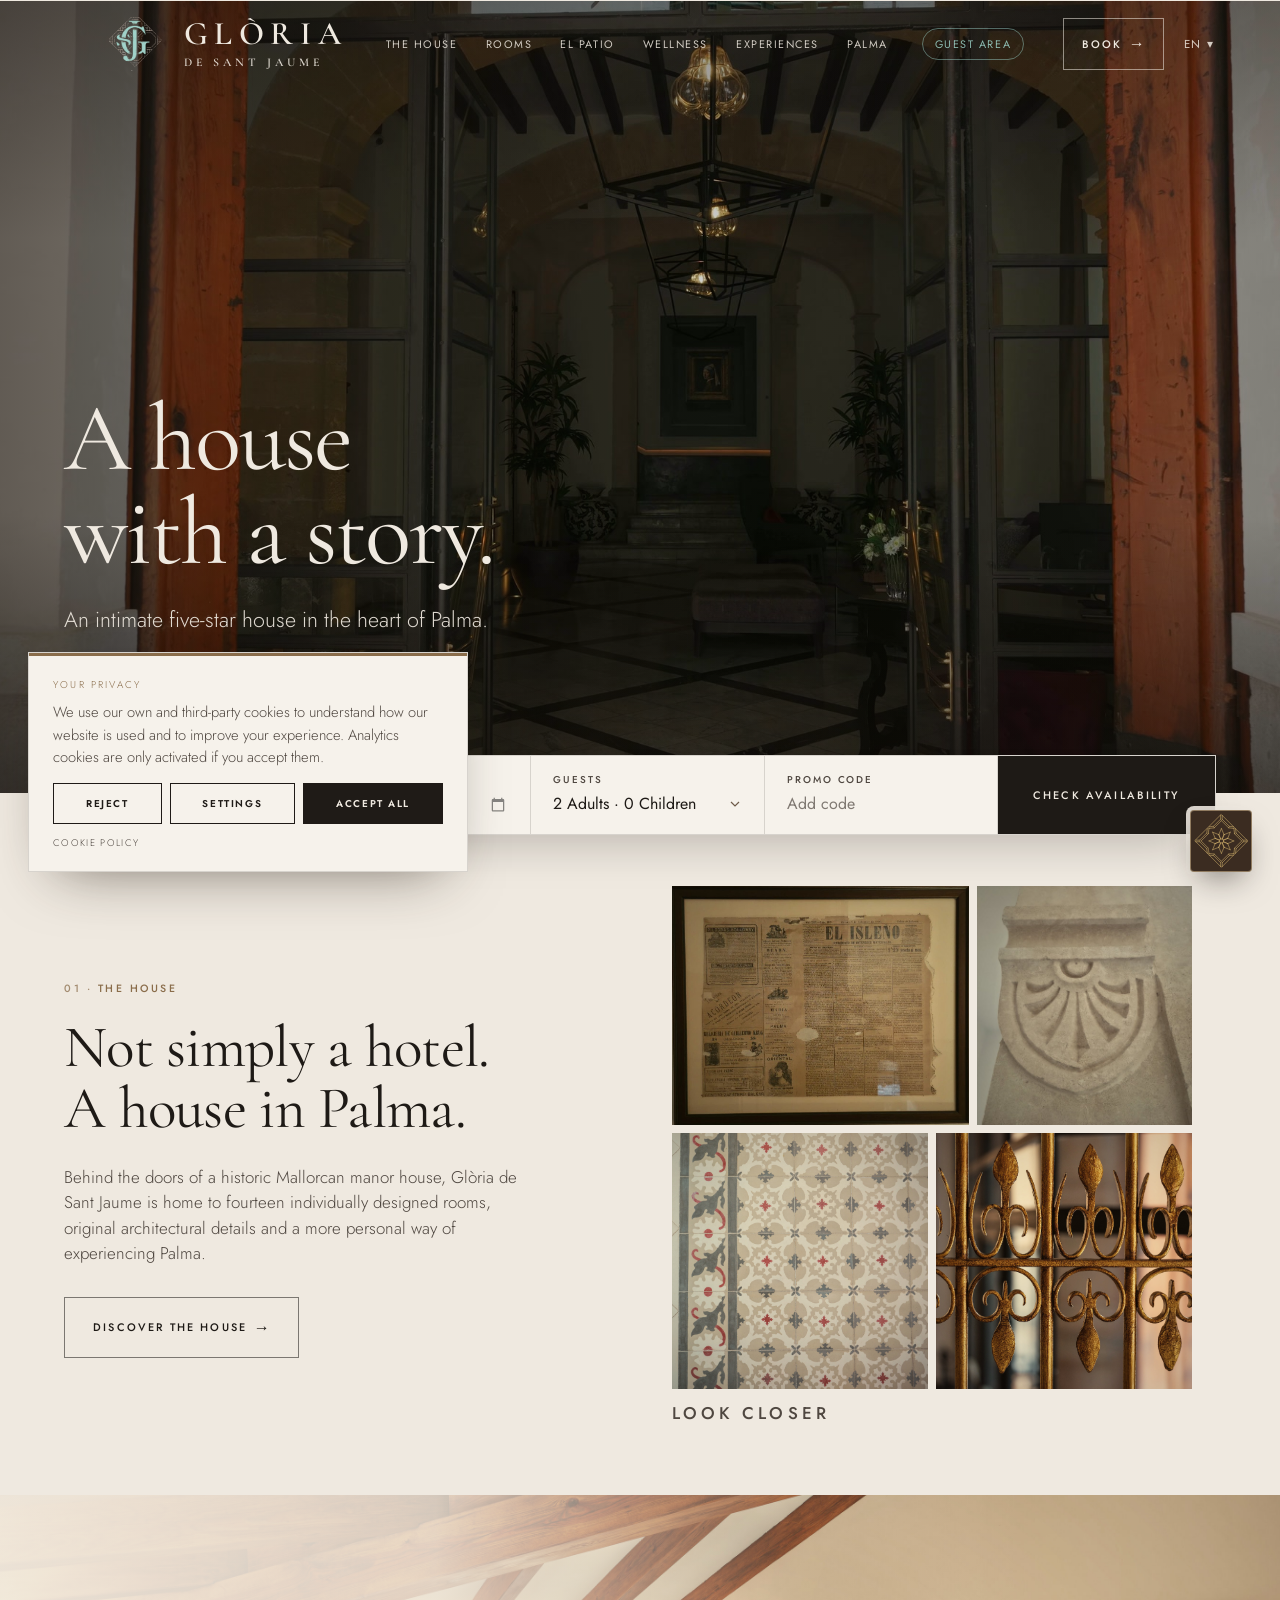
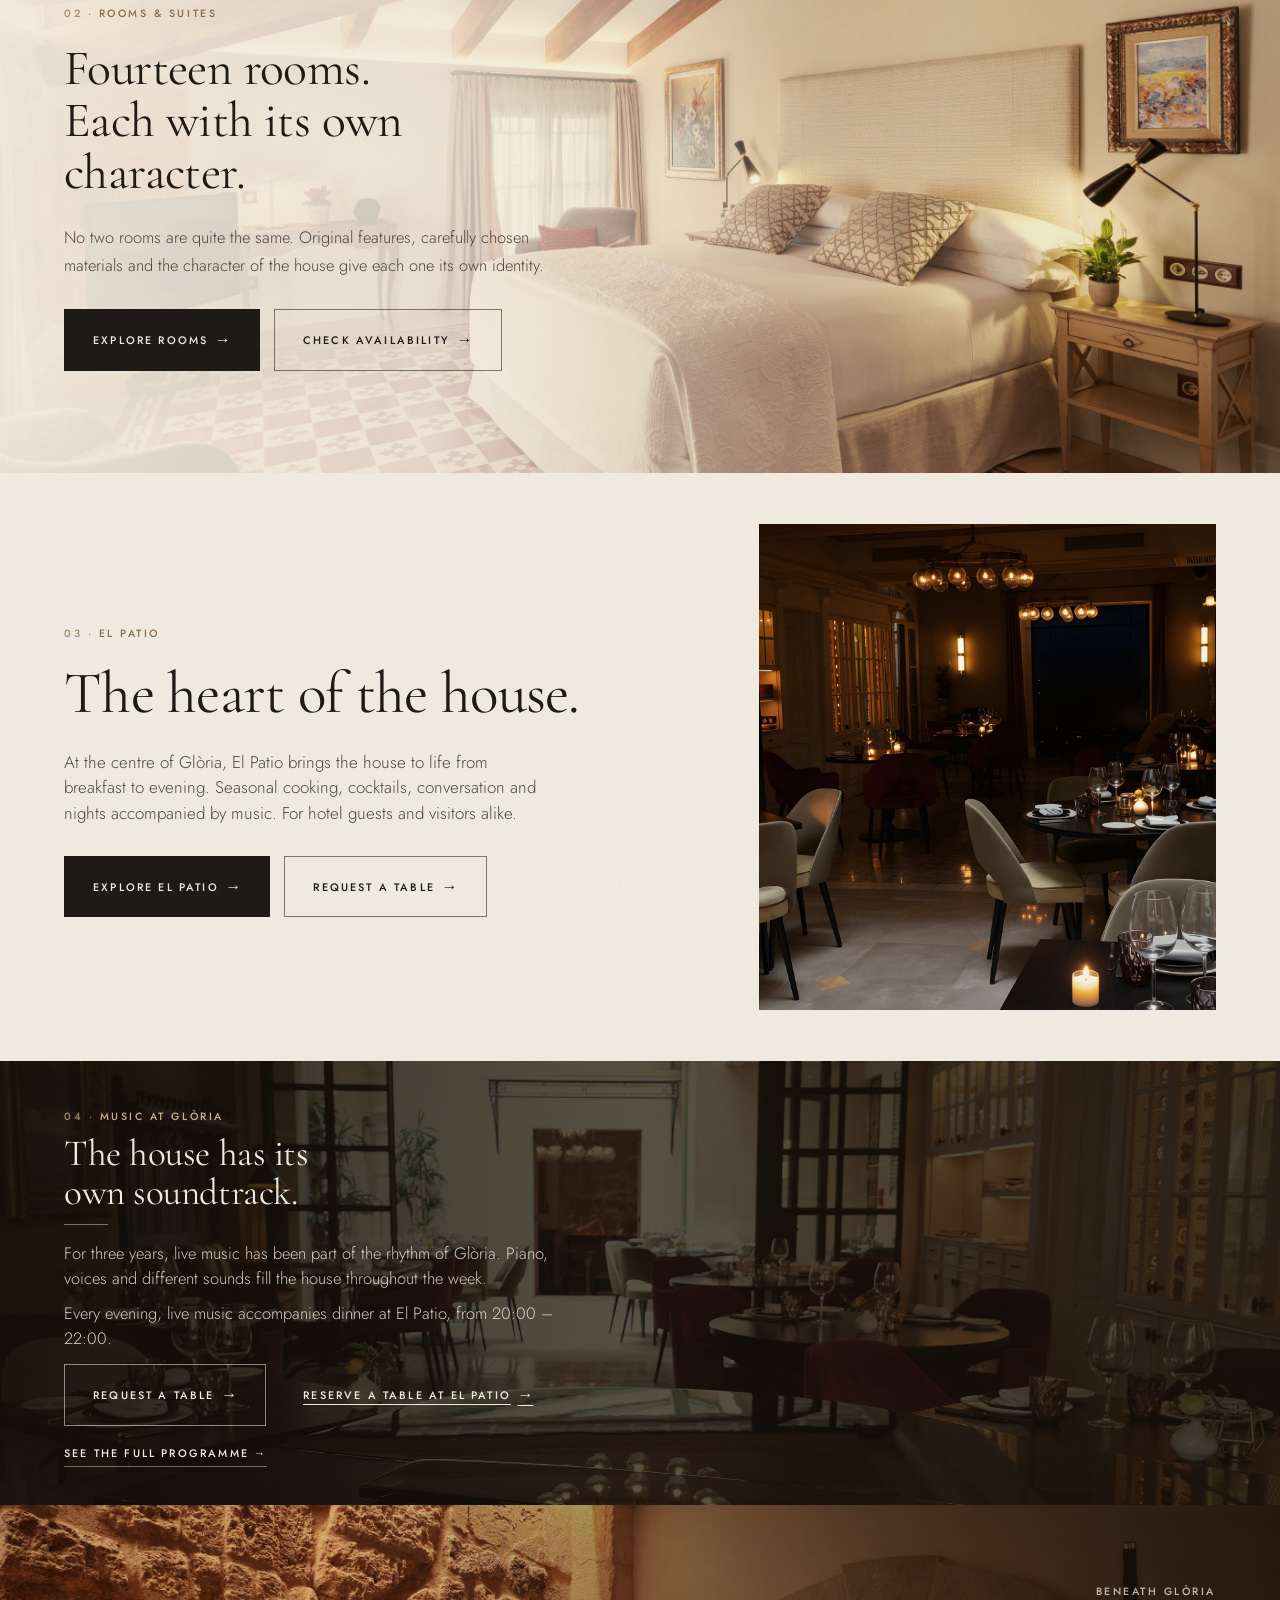
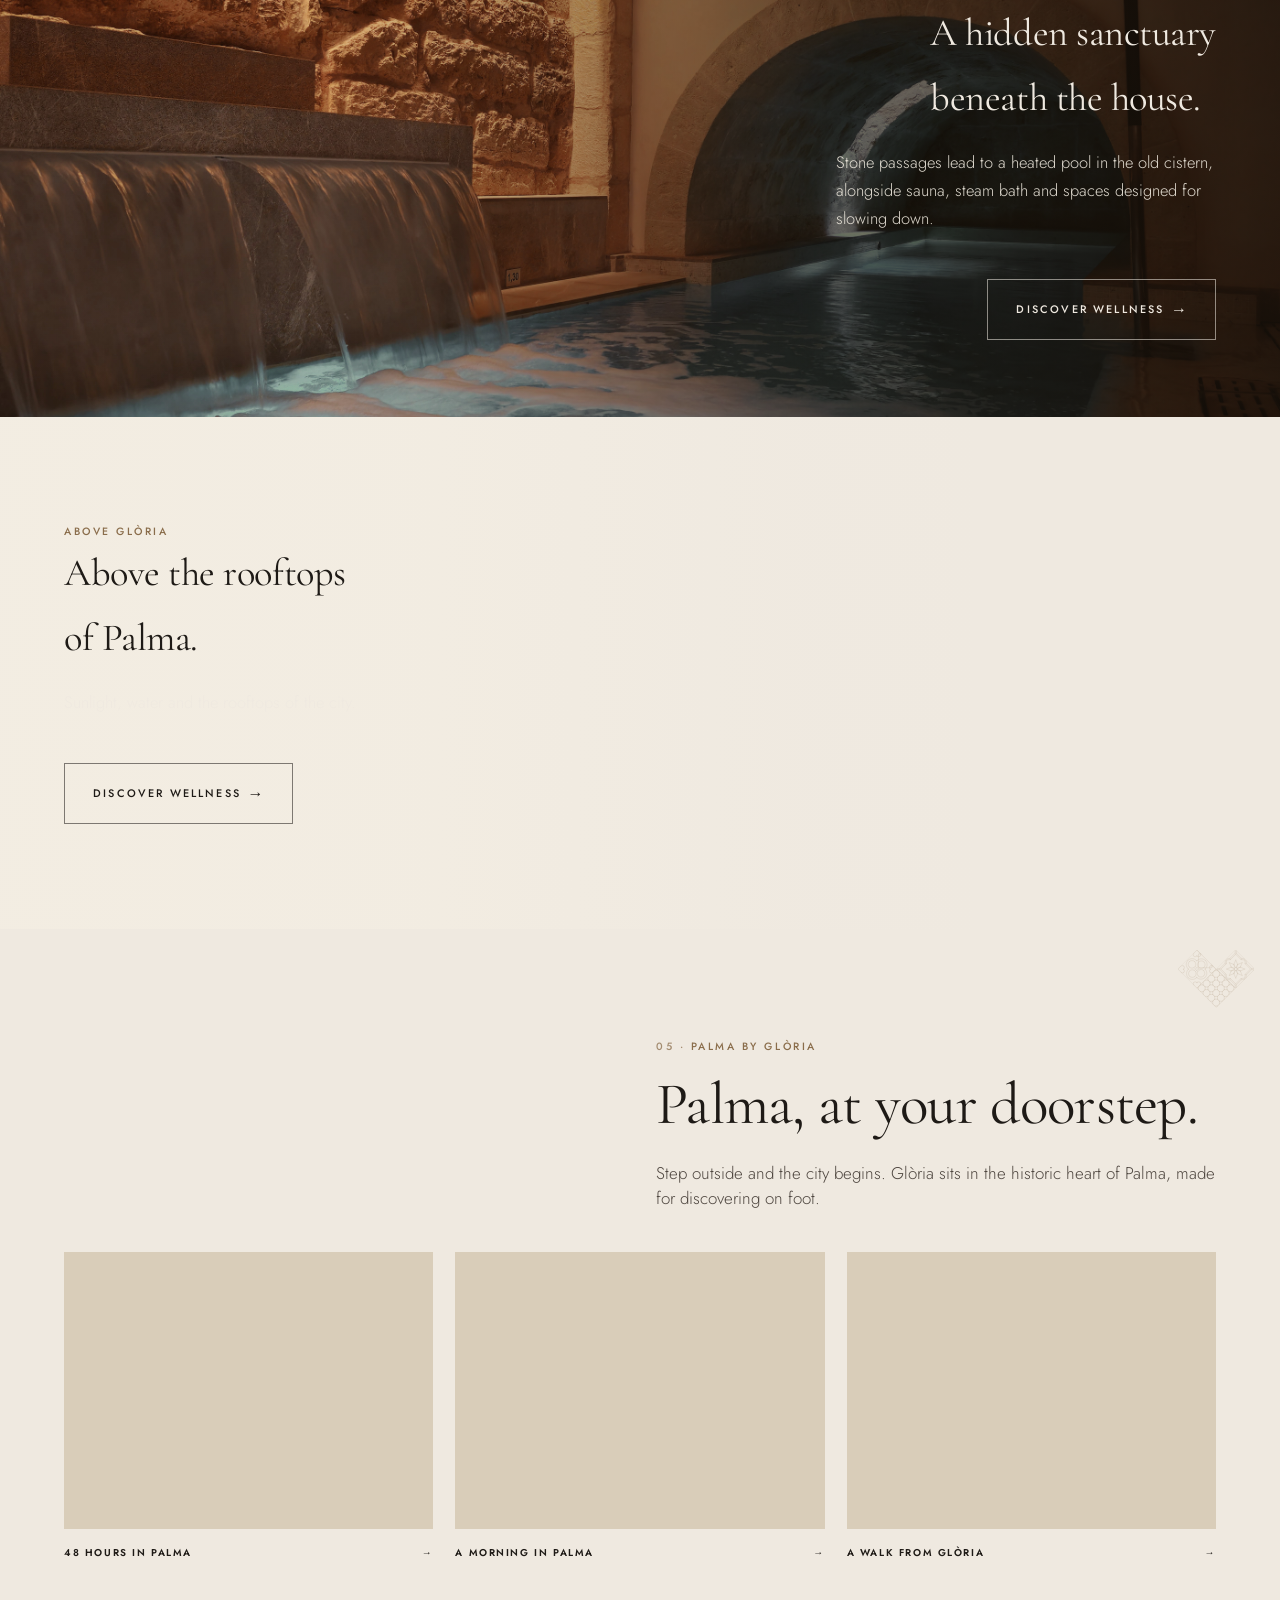
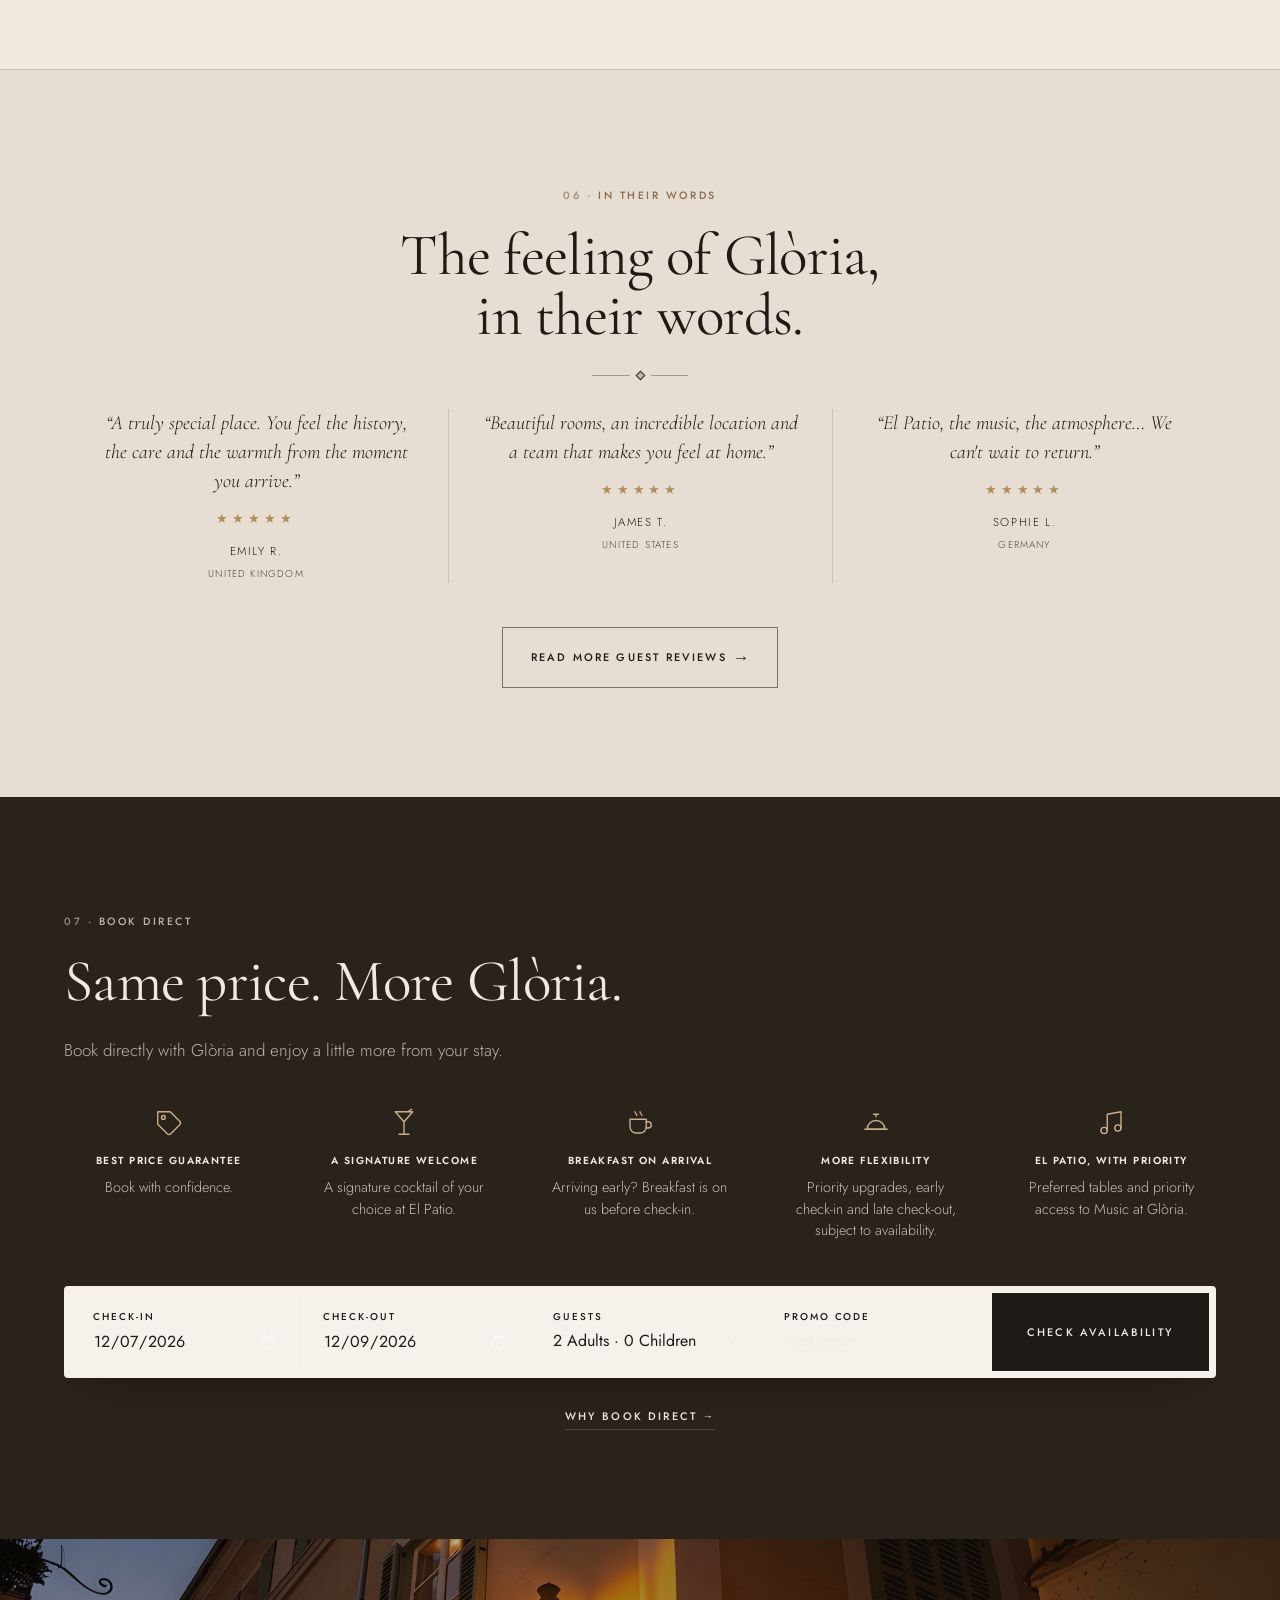
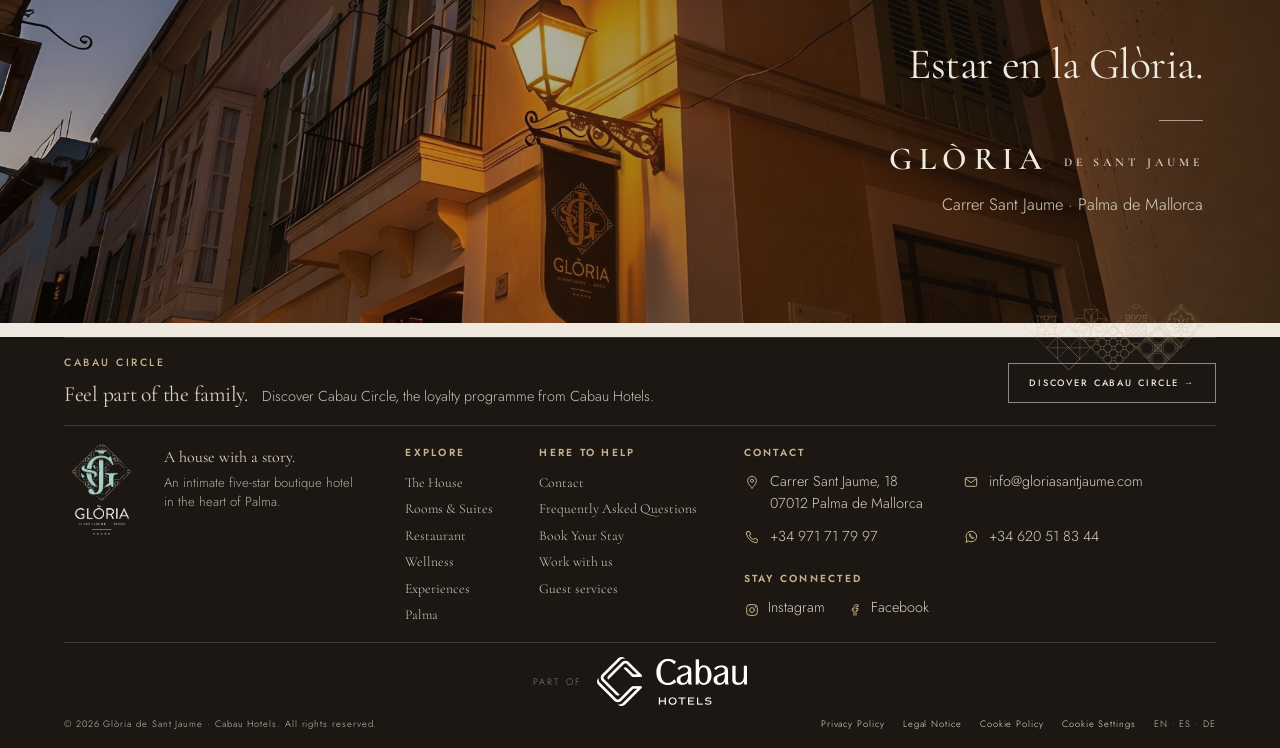
==== commit d8b831ff: "feat: seis tomas de atardecer y noche en Home y El Patio Fotos reales del archivo con la luz cambiad" ====
--- a/index.html
+++ b/index.html
@@ -131,13 +131,13 @@
         <a class="btn btn-ghost" href="#" role="button" data-request="restaurant">Request a table</a><a class="btn btn-ghost req-alt" href="#" data-elpatio-reserve>Reserve a table</a>
       </div>
     </div>
-    <div class="imgframe" style="aspect-ratio:4/3"><img loading="lazy" decoding="async" src="img/el-patio-courtyard-restaurant-hotel-gloria-palma.jpg?v=64f91068" alt="The courtyard of El Patio de Glòria restaurant in Palma"></div>
+    <div class="imgframe" style="aspect-ratio:4/3"><img loading="lazy" decoding="async" src="img/el-patio-restaurant-evening-candles-palma.jpg?v=11867629" alt="El Patio de Glòria restaurant in the evening, tables set by candlelight"></div>
   </div>
 </section>
 
 <!-- ================= 05 · MUSIC ================= -->
 <section class="cover cover-dark music-cover hm-music">
-  <img class="cover-bg" loading="lazy" decoding="async" src="img/el-patio-dining-room-piano-palma.jpg?v=7a51e58b" alt="The dining room of El Patio de Glòria with the piano by the window">
+  <img class="cover-bg" loading="lazy" decoding="async" src="img/grand-piano-el-patio-dining-room-palma.jpg?v=48a7b939" alt="The grand piano in the dining room of El Patio de Glòria">
   <div class="wrap cover-grid">
     <div class="cover-text">
       <span class="eyebrow">Music at Glòria</span>
@@ -170,7 +170,7 @@
     </div>
   </div>
   <div class="pane light-pane">
-    <img loading="lazy" decoding="async" class="bg" src="img/palma-rooftops-cathedral-sant-jaume-bell-tower.jpg?v=1ea4203e" alt="The rooftops of Palma with the Cathedral and the Sant Jaume bell tower">
+    <img loading="lazy" decoding="async" class="bg" src="img/rooftop-pool-golden-hour-hotel-gloria-palma.jpg?v=40291006" alt="The rooftop pool and sun terrace of Hotel Glòria de Sant Jaume at golden hour">
     <div class="inner">
       <span class="eyebrow">Above Glòria</span>
       <h2 style="color:var(--ink)">Above the rooftops<br>of Palma.</h2>
@@ -189,8 +189,8 @@
     <p class="muted">Step outside and the city begins. Glòria sits in the historic heart of Palma, made for discovering on foot.</p>
     <div class="palma-cards">
       <a class="card" href="palma-48-hours.html"><div class="imgframe" style="aspect-ratio:4/3;margin-bottom:16px"><img loading="lazy" decoding="async" src="img/rooftop-terrace-sant-jaume-bell-tower-palma.jpg?v=3c673876" alt="Rooftop terrace looking over the Sant Jaume bell tower in Palma"></div><div class="lab">48 Hours in Palma <span>→</span></div></a>
-      <a class="card" href="palma.html"><div class="imgframe" style="aspect-ratio:4/3;margin-bottom:16px"><img loading="lazy" decoding="async" src="img/palma-courtyard-morning.jpg?v=d63d230f" alt="A quiet courtyard in Palma old town in the morning"></div><div class="lab">A Morning in Palma <span>→</span></div></a>
-      <a class="card" href="palma-first-day.html"><div class="imgframe" style="aspect-ratio:4/3;margin-bottom:16px"><img loading="lazy" decoding="async" src="img/palma-cathedral-reflected-parc-de-la-mar.jpg?v=36a5b7eb" alt="Palma Cathedral reflected in the lake of Parc de la Mar"></div><div class="lab">A Walk from Glòria <span>→</span></div></a>
+      <a class="card" href="palma.html"><div class="imgframe" style="aspect-ratio:4/3;margin-bottom:16px"><img loading="lazy" decoding="async" src="img/stone-archway-garden-palma-old-town.jpg?v=04786379" alt="A stone archway and potted plants in a garden in Palma old town"></div><div class="lab">A Morning in Palma <span>→</span></div></a>
+      <a class="card" href="palma-first-day.html"><div class="imgframe" style="aspect-ratio:4/3;margin-bottom:16px"><img loading="lazy" decoding="async" src="img/sunlit-lane-palma-old-town-near-gloria.jpg?v=f9b3c745" alt="A sunlit lane in Palma old town, a short walk from Glòria"></div><div class="lab">A Walk from Glòria <span>→</span></div></a>
     </div>
   </div>
 </section>
@@ -246,7 +246,7 @@
 
 <!-- ================= 10 · CLOSING ================= -->
 <section class="closing">
-  <img loading="lazy" decoding="async" class="bg" src="img/rooftop-terrace-plunge-pool-hotel-gloria-palma.jpg?v=dc8ea021" alt="The rooftop terrace and pool of Hotel Glòria de Sant Jaume over Palma">
+  <img loading="lazy" decoding="async" class="bg" src="img/hotel-gloria-facade-lanterns-dusk-palma.jpg?v=2bec5aff" alt="The façade and entrance of Glòria de Sant Jaume at dusk, with the lanterns lit">
   <div class="inner">
     <h2>Estar en la Glòria.</h2>
     <span class="cl-rule" aria-hidden="true"></span>
